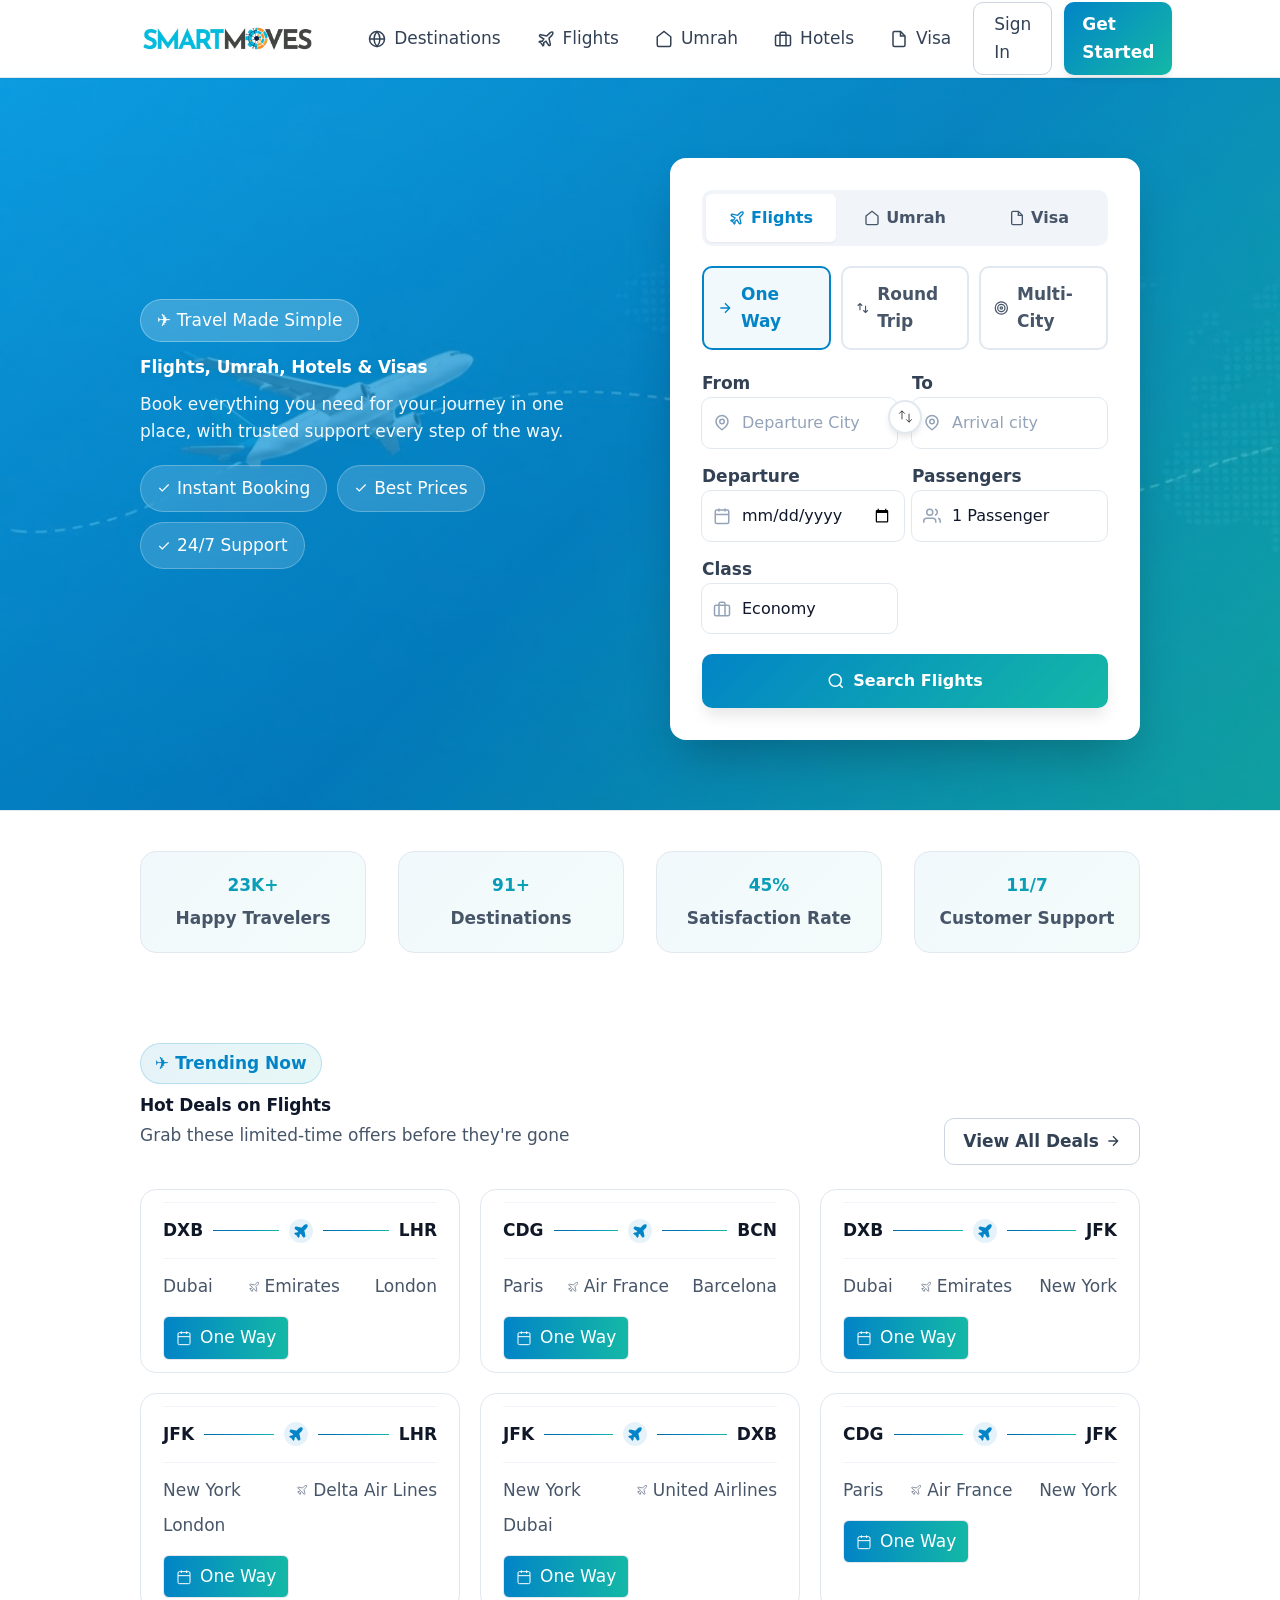
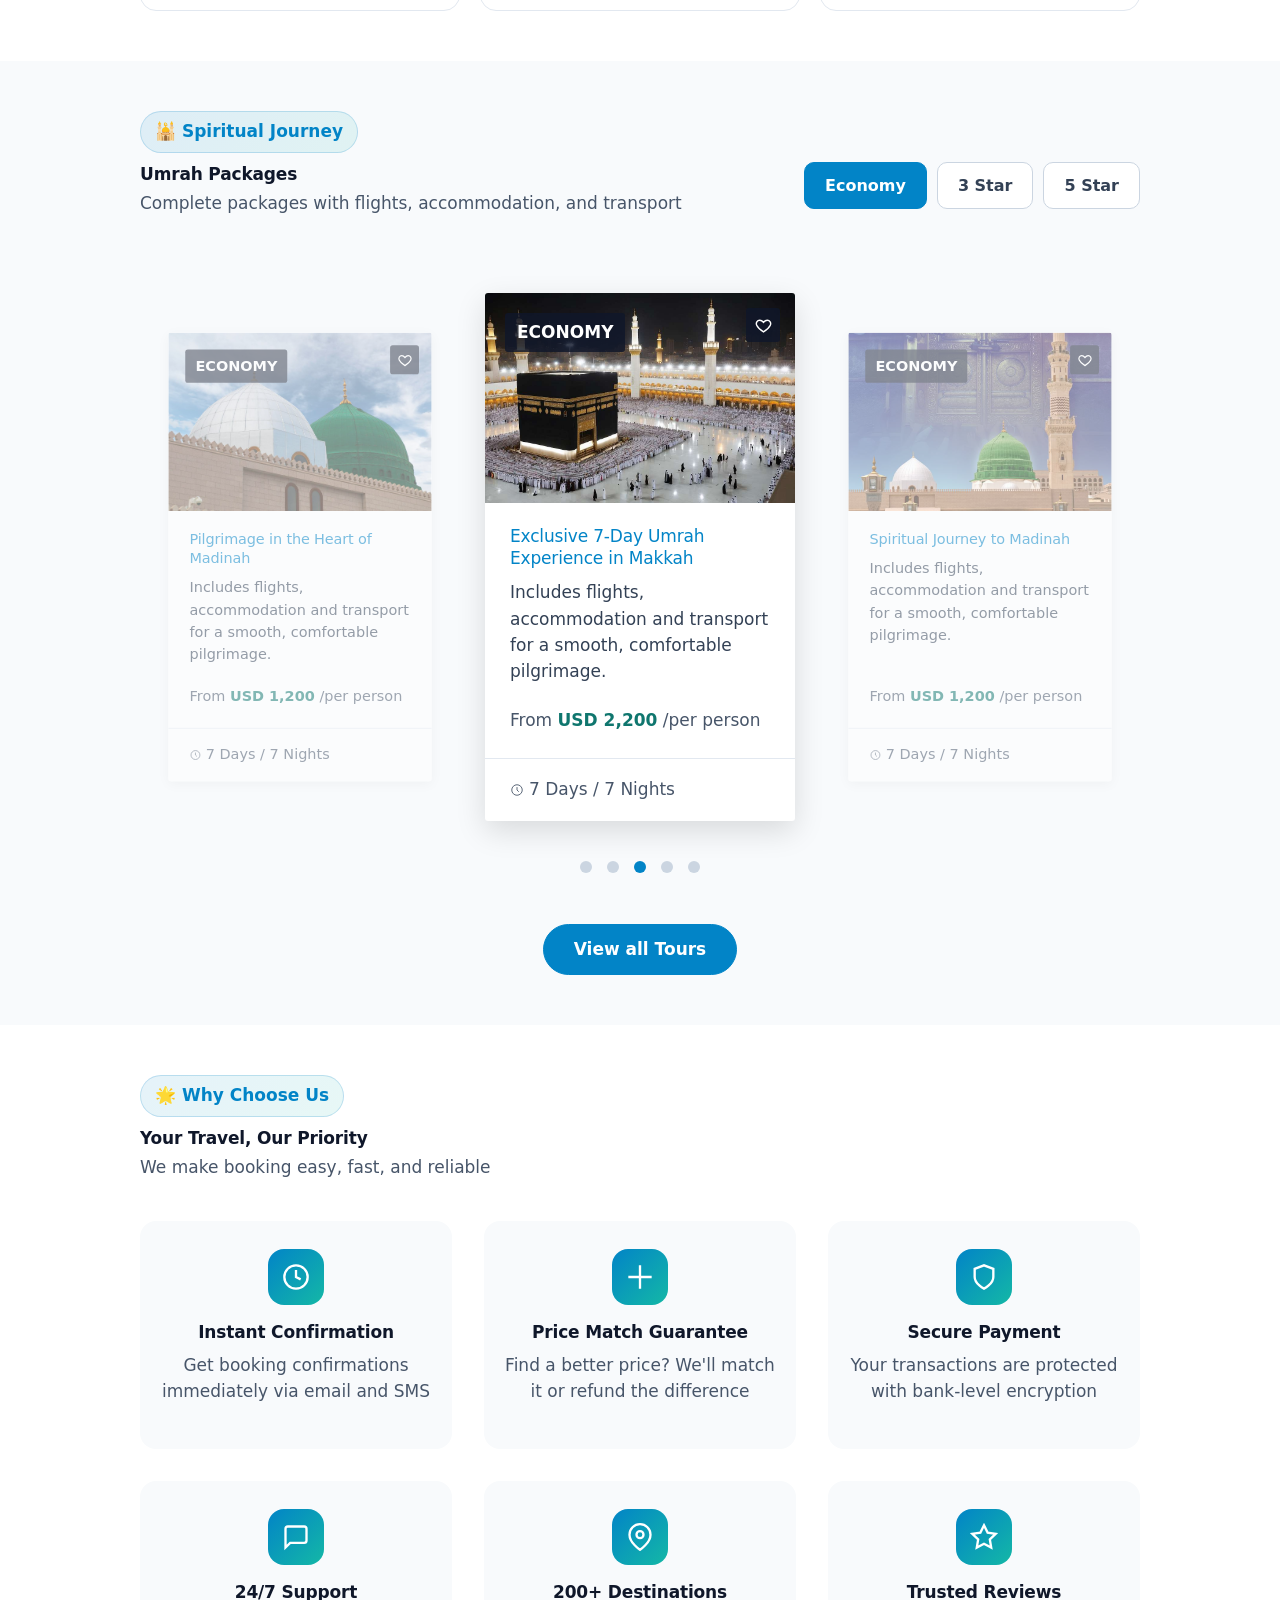
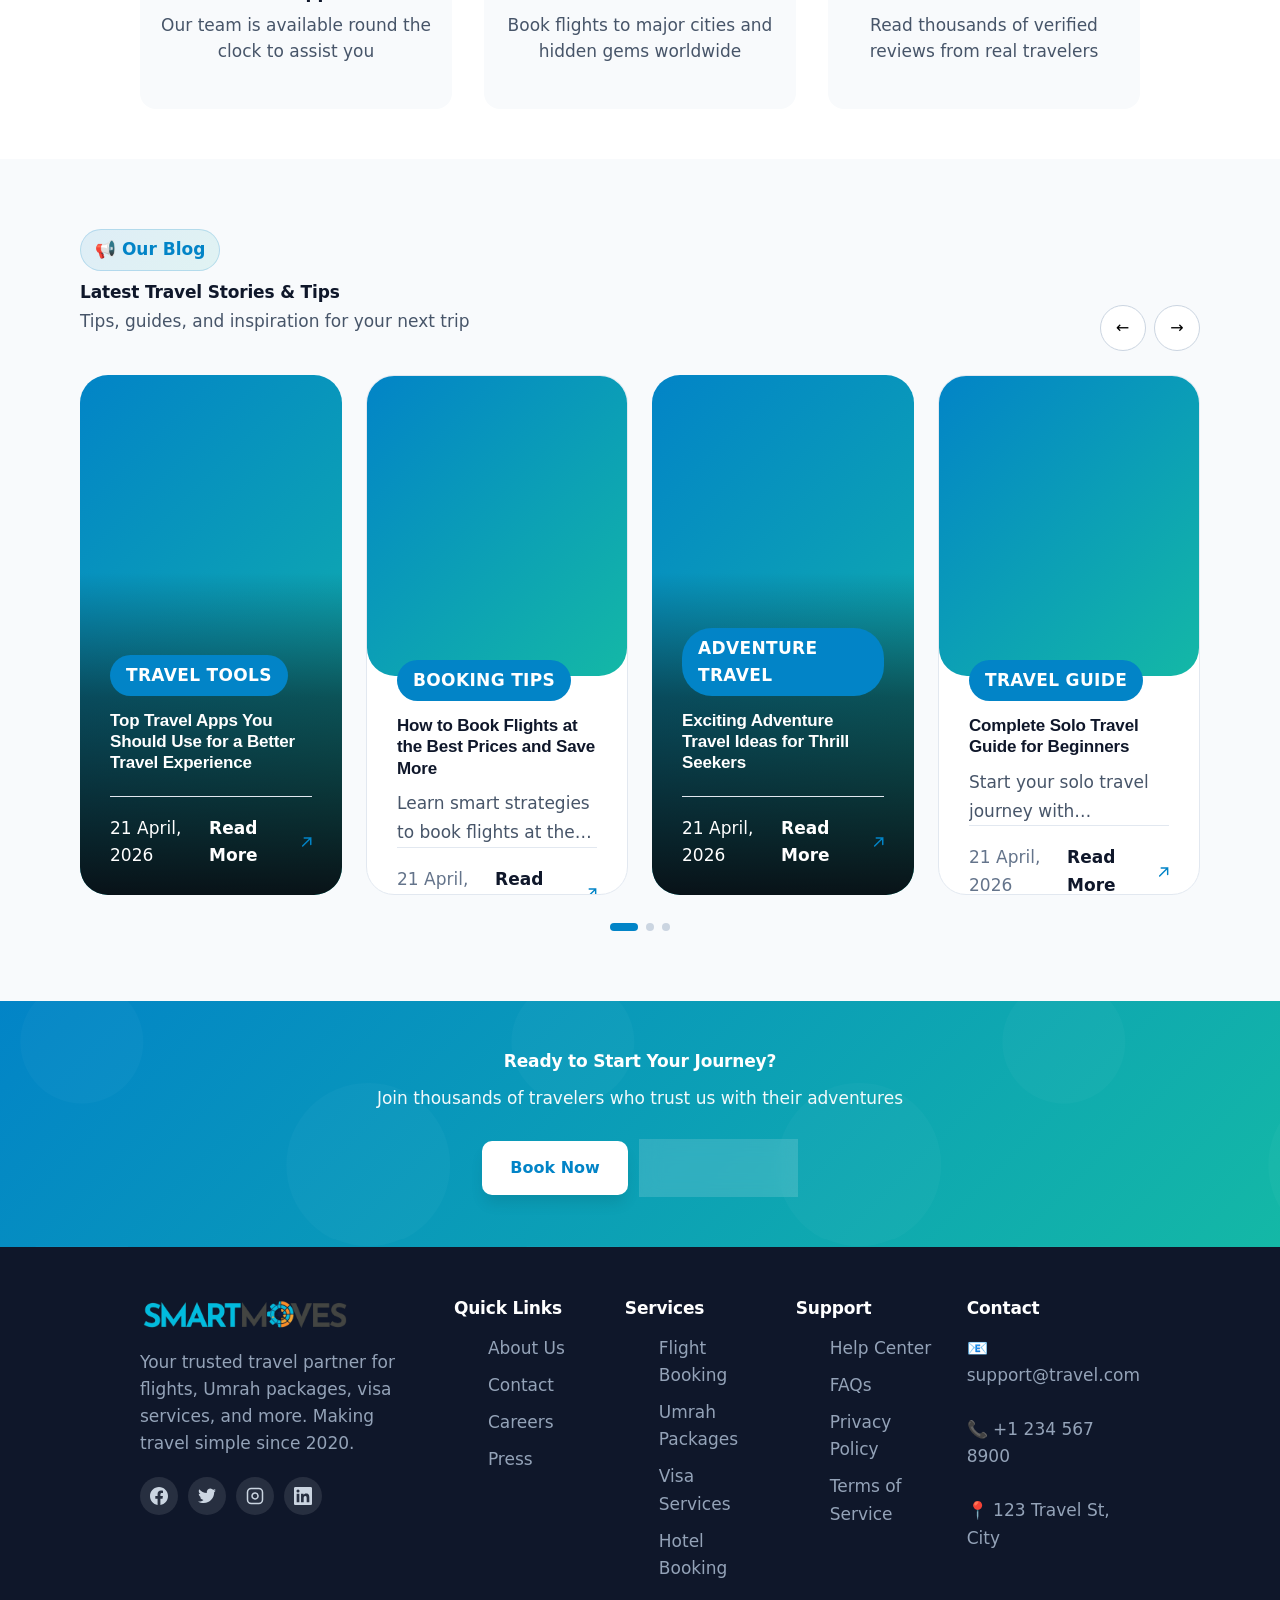
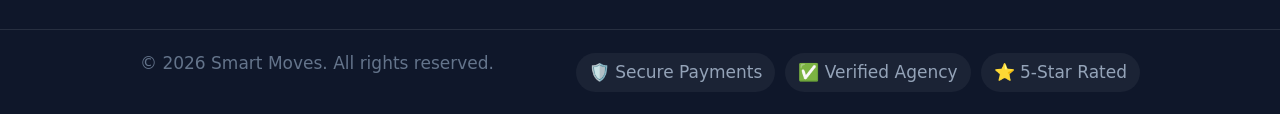
==== index.html @ 3f17c957 "All Template Pages Updated" ====
<!doctype html>
<html lang="en">
  <head>
    <meta charset="UTF-8" />
    <meta name="viewport" content="width=device-width, initial-scale=1.0" />
    <link rel="icon" type="image/png" href="/images/favicon.png" />
    <meta
      name="description"
      content="Book flights, Umrah packages, and visa services - Your complete travel solution"
    />
    <link
      href="https://cdn.jsdelivr.net/npm/bootstrap@5.3.3/dist/css/bootstrap.min.css"
      rel="stylesheet"
    />
    <link rel="stylesheet" href="/css/styles.css" />
    <link rel="stylesheet" href="/css/typography.css" />
    <title>Smart Moves | Your Journey Starts Here</title>
  </head>
  <body>
    <div class="main-page">
      <!-- ========================================== NAVIGATION BAR START ========================================== -->
      <nav class="navbar">
        <div class="navbar-container">
          <div class="navbar-brand">
            <a href="#" class="brand-logo">
              <img
                src="/images/smart_moves_solutions.png"
                alt="Smart Moves Logo"
                style="height: 30px; width: auto"
              />
            </a>
          </div>

          <div class="navbar-menu" id="navbarMenu">
            <a href="#" class="nav-item">
              <svg
                viewBox="0 0 24 24"
                fill="none"
                stroke="currentColor"
                stroke-width="2"
              >
                <circle cx="12" cy="12" r="10" />
                <path
                  d="M2 12h20M12 2a15.3 15.3 0 0 1 4 10 15.3 15.3 0 0 1-4 10 15.3 15.3 0 0 1-4-10 15.3 15.3 0 0 1 4-10z"
                />
              </svg>
              Destinations
            </a>
            <a href="#" class="nav-item">
              <svg
                viewBox="0 0 24 24"
                fill="none"
                stroke="currentColor"
                stroke-width="2"
              >
                <path
                  d="M17.8 19.2 16 11l3.5-3.5C21 6 21.5 4 21 3c-1-.5-3 0-4.5 1.5L13 8 4.8 6.2c-.5-.1-.9.1-1.1.5l-.3.5c-.2.5-.1 1 .3 1.3L9 12l-2 3H4l-1 1 3 2 2 3 1-1v-3l3-2 3.5 5.3c.3.4.8.5 1.3.3l.5-.2c.4-.3.6-.7.5-1.2z"
                />
              </svg>
              Flights
            </a>
            <a href="#" class="nav-item">
              <svg
                viewBox="0 0 24 24"
                fill="none"
                stroke="currentColor"
                stroke-width="2"
              >
                <path d="M3 9l9-7 9 7v11a2 2 0 0 1-2 2H5a2 2 0 0 1-2-2z" />
              </svg>
              Umrah
            </a>
            <a href="#" class="nav-item">
              <svg
                viewBox="0 0 24 24"
                fill="none"
                stroke="currentColor"
                stroke-width="2"
              >
                <rect x="2" y="7" width="20" height="14" rx="2" />
                <path d="M16 21V5a2 2 0 0 0-2-2h-4a2 2 0 0 0-2 2v16" />
              </svg>
              Hotels
            </a>
            <a href="#" class="nav-item">
              <svg
                viewBox="0 0 24 24"
                fill="none"
                stroke="currentColor"
                stroke-width="2"
              >
                <path
                  d="M14 2H6a2 2 0 0 0-2 2v16a2 2 0 0 0 2 2h12a2 2 0 0 0 2-2V8z"
                />
                <polyline points="14 2 14 8 20 8" />
              </svg>
              Visa
            </a>
            <div class="navbar-menu-actions">
              <a href="/login.html" class="nav-btn-outline">Sign In</a>
              <a href="/signup.html" class="nav-btn-primary">Get Started</a>
            </div>
          </div>

          <div class="navbar-actions">
            <button
              class="mobile-toggle"
              type="button"
              onclick="toggleMobileNav()"
              aria-label="Toggle menu"
              aria-controls="navbarMenu"
              aria-expanded="false"
            >
              <span></span>
              <span></span>
              <span></span>
            </button>
          </div>
        </div>
      </nav>
      <!-- ========================================== NAVIGATION BAR END ========================================== -->

      <!-- ========================================== HERO BANNER START========================================== -->
      <section class="hero-banner">
        <div class="hero-shape"></div>
        <div class="hero-grid">
          <div class="hero-content-side">
            <div class="hero-badge">✈️ Travel Made Simple</div>
            <h1 class="hero-title">Flights, Umrah, Hotels &amp; Visas</h1>
            <p class="hero-subtitle">
              Book everything you need for your journey in one place, with
              trusted support every step of the way.
            </p>
            <div class="hero-features">
              <div class="feature-pill">
                <svg
                  viewBox="0 0 24 24"
                  fill="none"
                  stroke="currentColor"
                  stroke-width="2"
                >
                  <polyline points="20 6 9 17 4 12" />
                </svg>
                Instant Booking
              </div>
              <div class="feature-pill">
                <svg
                  viewBox="0 0 24 24"
                  fill="none"
                  stroke="currentColor"
                  stroke-width="2"
                >
                  <polyline points="20 6 9 17 4 12" />
                </svg>
                Best Prices
              </div>
              <div class="feature-pill">
                <svg
                  viewBox="0 0 24 24"
                  fill="none"
                  stroke="currentColor"
                  stroke-width="2"
                >
                  <polyline points="20 6 9 17 4 12" />
                </svg>
                24/7 Support
              </div>
            </div>
          </div>

          <div class="hero-search-side">
            <div class="search-card">
              <div class="search-tabs-horizontal">
                <button
                  class="tab-btn active"
                  data-tab="flights"
                  onclick="switchTab('flights')"
                >
                  <svg
                    viewBox="0 0 24 24"
                    fill="none"
                    stroke="currentColor"
                    stroke-width="2"
                  >
                    <path
                      d="M17.8 19.2 16 11l3.5-3.5C21 6 21.5 4 21 3c-1-.5-3 0-4.5 1.5L13 8 4.8 6.2c-.5-.1-.9.1-1.1.5l-.3.5c-.2.5-.1 1 .3 1.3L9 12l-2 3H4l-1 1 3 2 2 3 1-1v-3l3-2 3.5 5.3c.3.4.8.5 1.3.3l.5-.2c.4-.3.6-.7.5-1.2z"
                    />
                  </svg>
                  Flights
                </button>
                <button
                  class="tab-btn"
                  data-tab="umrah"
                  onclick="switchTab('umrah')"
                >
                  <svg
                    viewBox="0 0 24 24"
                    fill="none"
                    stroke="currentColor"
                    stroke-width="2"
                  >
                    <path d="M3 9l9-7 9 7v11a2 2 0 0 1-2 2H5a2 2 0 0 1-2-2z" />
                  </svg>
                  Umrah
                </button>
                <button
                  class="tab-btn"
                  data-tab="visa"
                  onclick="switchTab('visa')"
                >
                  <svg
                    viewBox="0 0 24 24"
                    fill="none"
                    stroke="currentColor"
                    stroke-width="2"
                  >
                    <path
                      d="M14 2H6a2 2 0 0 0-2 2v16a2 2 0 0 0 2 2h12a2 2 0 0 0 2-2V8z"
                    />
                    <polyline points="14 2 14 8 20 8" />
                  </svg>
                  Visa
                </button>
              </div>

              <div class="search-content">
                <!-- FLIGHTS TAB -->
                <div class="tab-panel active" id="panel-flights">
                  <form
                    id="flightSearchForm"
                    onsubmit="return handleFlightSearch(event);"
                  >
                    <div class="alert" id="searchAlert"></div>

                    <div class="trip-selector">
                      <label class="radio-card">
                        <input
                          type="radio"
                          name="tripType"
                          value="oneway"
                          checked
                          onclick="setTripType('oneway', this)"
                        />
                        <span class="radio-content">
                          <svg
                            viewBox="0 0 24 24"
                            fill="none"
                            stroke="currentColor"
                            stroke-width="2"
                          >
                            <path d="M5 12h14m-7-7 7 7-7 7" />
                          </svg>
                          One Way
                        </span>
                      </label>
                      <label class="radio-card">
                        <input
                          type="radio"
                          name="tripType"
                          value="roundtrip"
                          onclick="setTripType('roundtrip', this)"
                        />
                        <span class="radio-content">
                          <svg
                            viewBox="0 0 24 24"
                            fill="none"
                            stroke="currentColor"
                            stroke-width="2"
                          >
                            <path
                              d="M3 8l4-4m0 0l4 4M7 4v12M21 16l-4 4m0 0l-4-4m4 4V8"
                            />
                          </svg>
                          Round Trip
                        </span>
                      </label>
                      <label class="radio-card">
                        <input
                          type="radio"
                          name="tripType"
                          value="multicity"
                          onclick="setTripType('multicity', this)"
                        />
                        <span class="radio-content">
                          <svg
                            viewBox="0 0 24 24"
                            fill="none"
                            stroke="currentColor"
                            stroke-width="2"
                          >
                            <circle cx="12" cy="12" r="10" />
                            <circle cx="12" cy="12" r="6" />
                            <circle cx="12" cy="12" r="2" />
                          </svg>
                          Multi-City
                        </span>
                      </label>
                    </div>

                    <div class="search-grid">
                      <div class="input-group">
                        <label class="input-label">From</label>

                        <div
                          class="input-wrapper"
                          onclick="openAirportPanel('from')"
                        >
                          <svg
                            class="input-icon"
                            viewBox="0 0 24 24"
                            fill="none"
                            stroke="currentColor"
                            stroke-width="2"
                          >
                            <circle cx="12" cy="10" r="3" />
                            <path
                              d="M12 2a8 8 0 0 0-8 8c0 5.4 8 11 8 11s8-5.6 8-11a8 8 0 0 0-8-8z"
                            />
                          </svg>
                          <input
                            type="text"
                            id="fromInput"
                            placeholder="Departure City"
                            readonly
                          />
                        </div>
                        <div class="dropdown-panel" id="fromPanel">
                          <div class="panel-header">
                            <span>Select Departure</span>
                            <button
                              type="button"
                              class="close-btn"
                              onclick="closeAirportPanel('from')"
                            >
                              ×
                            </button>
                          </div>
                          <input
                            type="text"
                            id="fromQuery"
                            class="search-input"
                            placeholder="Search..."
                            oninput="searchAirport('from')"
                          />
                          <div id="fromResults" class="results-list"></div>
                        </div>
                      </div>

                      <button
                        type="button"
                        class="swap-button"
                        onclick="swapCities()"
                      >
                        <svg
                          viewBox="0 0 24 24"
                          fill="none"
                          stroke="currentColor"
                          stroke-width="1"
                          style="width: 17px; height: 17px"
                        >
                          <path
                            d="M7 16V4m0 0L3 8m4-4l4 4M17 8v12m0 0l4-4m-4 4l-4-4"
                          />
                        </svg>
                      </button>

                      <div class="input-group">
                        <label class="input-label">To</label>
                        <div
                          class="input-wrapper"
                          onclick="openAirportPanel('to')"
                        >
                          <svg
                            class="input-icon"
                            viewBox="0 0 24 24"
                            fill="none"
                            stroke="currentColor"
                            stroke-width="2"
                          >
                            <circle cx="12" cy="10" r="3" />
                            <path
                              d="M12 2a8 8 0 0 0-8 8c0 5.4 8 11 8 11s8-5.6 8-11a8 8 0 0 0-8-8z"
                            />
                          </svg>
                          <input
                            type="text"
                            id="toInput"
                            placeholder="Arrival city"
                            readonly
                          />
                        </div>
                        <div class="dropdown-panel" id="toPanel">
                          <div class="panel-header">
                            <span>Select Arrival</span>
                            <button
                              type="button"
                              class="close-btn"
                              onclick="closeAirportPanel('to')"
                            >
                              ×
                            </button>
                          </div>
                          <input
                            type="text"
                            id="toQuery"
                            class="search-input"
                            placeholder="Search..."
                            oninput="searchAirport('to')"
                          />
                          <div id="toResults" class="results-list"></div>
                        </div>
                      </div>

                      <div class="input-group">
                        <label class="input-label">Departure</label>
                        <div class="input-wrapper">
                          <svg
                            class="input-icon"
                            viewBox="0 0 24 24"
                            fill="none"
                            stroke="currentColor"
                            stroke-width="2"
                          >
                            <rect x="3" y="4" width="18" height="18" rx="2" />
                            <line x1="16" y1="2" x2="16" y2="6" />
                            <line x1="8" y1="2" x2="8" y2="6" />
                            <line x1="3" y1="10" x2="21" y2="10" />
                          </svg>
                          <input type="date" id="depDate" />
                        </div>
                      </div>

                      <div
                        class="input-group"
                        id="returnCol"
                        style="display: none"
                      >
                        <label class="input-label">Return</label>
                        <div class="input-wrapper">
                          <svg
                            class="input-icon"
                            viewBox="0 0 24 24"
                            fill="none"
                            stroke="currentColor"
                            stroke-width="2"
                          >
                            <rect x="3" y="4" width="18" height="18" rx="2" />
                            <line x1="16" y1="2" x2="16" y2="6" />
                            <line x1="8" y1="2" x2="8" y2="6" />
                            <line x1="3" y1="10" x2="21" y2="10" />
                          </svg>
                          <input type="date" id="retDate" />
                        </div>
                      </div>

                      <div class="input-group">
                        <label class="input-label">Passengers</label>
                        <div
                          class="input-wrapper"
                          id="paxTrigger"
                          onclick="togglePassengerPanel()"
                        >
                          <svg
                            class="input-icon"
                            viewBox="0 0 24 24"
                            fill="none"
                            stroke="currentColor"
                            stroke-width="2"
                          >
                            <path
                              d="M17 21v-2a4 4 0 0 0-4-4H5a4 4 0 0 0-4 4v2"
                            />
                            <circle cx="9" cy="7" r="4" />
                            <path
                              d="M23 21v-2a4 4 0 0 0-3-3.87M16 3.13a4 4 0 0 1 0 7.75"
                            />
                          </svg>
                          <input
                            type="text"
                            id="paxInput"
                            value="1 Passenger"
                            readonly
                          />
                        </div>
                        <div class="dropdown-panel" id="paxPanel">
                          <div class="panel-header">
                            <span>Select Passengers</span>
                            <button
                              type="button"
                              class="close-btn"
                              onclick="togglePassengerPanel()"
                            >
                              ×
                            </button>
                          </div>
                          <div class="passenger-controls">
                            <div class="passenger-row">
                              <div>
                                <div class="pax-name">Adults</div>
                                <div class="pax-desc">12+ years</div>
                              </div>
                              <div class="counter">
                                <button
                                  type="button"
                                  onclick="changePax('adults', -1)"
                                >
                                  −
                                </button>
                                <span id="countAdults">1</span>
                                <button
                                  type="button"
                                  onclick="changePax('adults', 1)"
                                >
                                  +
                                </button>
                              </div>
                            </div>
                            <div class="passenger-row">
                              <div>
                                <div class="pax-name">Children</div>
                                <div class="pax-desc">2-11 years</div>
                              </div>
                              <div class="counter">
                                <button
                                  type="button"
                                  onclick="changePax('children', -1)"
                                >
                                  −
                                </button>
                                <span id="countChildren">0</span>
                                <button
                                  type="button"
                                  onclick="changePax('children', 1)"
                                >
                                  +
                                </button>
                              </div>
                            </div>
                            <div class="passenger-row">
                              <div>
                                <div class="pax-name">Infants</div>
                                <div class="pax-desc">Under 2</div>
                              </div>
                              <div class="counter">
                                <button
                                  type="button"
                                  onclick="changePax('infants', -1)"
                                >
                                  −
                                </button>
                                <span id="countInfants">0</span>
                                <button
                                  type="button"
                                  onclick="changePax('infants', 1)"
                                >
                                  +
                                </button>
                              </div>
                            </div>
                          </div>
                        </div>
                      </div>

                      <div class="input-group">
                        <label class="input-label">Class</label>
                        <div
                          class="input-wrapper"
                          id="cabinTrigger"
                          onclick="toggleCabinMenu()"
                        >
                          <svg
                            class="input-icon"
                            viewBox="0 0 24 24"
                            fill="none"
                            stroke="currentColor"
                            stroke-width="2"
                          >
                            <rect x="2" y="7" width="20" height="14" rx="2" />
                            <path
                              d="M16 21V5a2 2 0 0 0-2-2h-4a2 2 0 0 0-2 2v16"
                            />
                          </svg>
                          <input
                            type="text"
                            id="cabinInput"
                            value="Economy"
                            readonly
                          />
                        </div>
                        <div class="dropdown-panel" id="cabinMenu">
                          <div class="panel-header">
                            <span>Select Class</span>
                            <button
                              type="button"
                              class="close-btn"
                              onclick="toggleCabinMenu()"
                            >
                              ×
                            </button>
                          </div>
                          <div
                            class="option-item"
                            onclick="setCabin('Economy')"
                          >
                            Economy
                          </div>
                          <div
                            class="option-item"
                            onclick="setCabin('Business')"
                          >
                            Business
                          </div>
                          <div class="option-item" onclick="setCabin('First')">
                            First Class
                          </div>
                        </div>
                      </div>
                    </div>

                    <div class="multi-city-panel" id="multiCityPanel">
                      <div class="multi-city-heading">
                        <span>Additional Flights</span>
                        <div class="multi-city-heading-actions">
                          <small id="multiCityCount">2 / 6 flights</small>
                          <button
                            type="button"
                            class="add-flight-btn"
                            onclick="addMultiCityLeg()"
                          >
                            + Add flight
                          </button>
                        </div>
                      </div>
                      <div class="multi-city-leg">
                        <div class="multi-city-leg-heading">
                          <strong>FLIGHT 2</strong>
                          <button
                            type="button"
                            class="remove-flight-btn"
                            onclick="removeMultiCityLeg(this)"
                            aria-label="Remove flight 2"
                          >
                            Remove
                          </button>
                        </div>
                        <div class="multi-city-fields">
                          <label class="multi-city-airport">
                            <span>From</span>
                            <div
                              class="input-wrapper"
                              onclick="openAirportPanel('multiCity2From')"
                            >
                              <svg
                                class="input-icon"
                                viewBox="0 0 24 24"
                                fill="none"
                                stroke="currentColor"
                                stroke-width="2"
                              >
                                <circle cx="12" cy="10" r="3" />
                                <path
                                  d="M12 2a8 8 0 0 0-8 8c0 5.4 8 11 8 11s8-5.6 8-11a8 8 0 0 0-8-8z"
                                />
                              </svg>
                              <input
                                id="multiCity2FromInput"
                                type="text"
                                placeholder="Departure city or airport"
                                readonly
                              />
                            </div>
                            <div
                              class="dropdown-panel"
                              id="multiCity2FromPanel"
                            >
                              <div class="panel-header">
                                <span>Select From</span>
                                <button
                                  type="button"
                                  class="close-btn"
                                  aria-label="Close airport list"
                                  onclick="closeAirportPanel('multiCity2From')"
                                >
                                  ×
                                </button>
                              </div>
                              <input
                                id="multiCity2FromQuery"
                                class="search-input"
                                type="text"
                                placeholder="Search airports..."
                                oninput="searchAirport('multiCity2From')"
                              />
                              <div
                                id="multiCity2FromResults"
                                class="results-list"
                              ></div>
                            </div>
                          </label>
                          <label class="multi-city-airport">
                            <span>To</span>
                            <div
                              class="input-wrapper"
                              onclick="openAirportPanel('multiCity2To')"
                            >
                              <svg
                                class="input-icon"
                                viewBox="0 0 24 24"
                                fill="none"
                                stroke="currentColor"
                                stroke-width="2"
                              >
                                <circle cx="12" cy="10" r="3" />
                                <path
                                  d="M12 2a8 8 0 0 0-8 8c0 5.4 8 11 8 11s8-5.6 8-11a8 8 0 0 0-8-8z"
                                />
                              </svg>
                              <input
                                id="multiCity2ToInput"
                                type="text"
                                placeholder="Arrival city or airport"
                                readonly
                              />
                            </div>
                            <div class="dropdown-panel" id="multiCity2ToPanel">
                              <div class="panel-header">
                                <span>Select To</span>
                                <button
                                  type="button"
                                  class="close-btn"
                                  aria-label="Close airport list"
                                  onclick="closeAirportPanel('multiCity2To')"
                                >
                                  ×
                                </button>
                              </div>
                              <input
                                id="multiCity2ToQuery"
                                class="search-input"
                                type="text"
                                placeholder="Search airports..."
                                oninput="searchAirport('multiCity2To')"
                              />
                              <div
                                id="multiCity2ToResults"
                                class="results-list"
                              ></div>
                            </div>
                          </label>
                          <label><span>Date</span><input type="date" /></label>
                        </div>
                      </div>
                      <div id="additionalFlightLegs"></div>
                    </div>

                    <button type="submit" class="search-button">
                      <svg
                        viewBox="0 0 24 24"
                        fill="none"
                        stroke="currentColor"
                        stroke-width="2"
                      >
                        <circle cx="11" cy="11" r="8" />
                        <path d="m21 21-4.35-4.35" />
                      </svg>
                      Search Flights
                    </button>

                    <div class="search-result" id="searchResult">
                      <h4 id="resultTitle">Search Result</h4>
                      <div class="summary" id="resultSummary"></div>
                      <p id="resultText"></p>
                    </div>
                  </form>
                </div>

                <!-- UMRAH TAB -->
                <div class="tab-panel" id="panel-umrah">
                  <form onsubmit="return handleModeSearch(event, 'Umrah');">
                    <div class="search-grid">
                      <div class="input-group">
                        <label class="input-label">Destination</label>
                        <div class="input-wrapper">
                          <svg
                            class="input-icon"
                            viewBox="0 0 24 24"
                            fill="none"
                            stroke="currentColor"
                            stroke-width="2"
                          >
                            <circle cx="12" cy="10" r="3" />
                            <path
                              d="M12 2a8 8 0 0 0-8 8c0 5.4 8 11 8 11s8-5.6 8-11a8 8 0 0 0-8-8z"
                            />
                          </svg>
                          <input
                            type="text"
                            value="Jeddah, Saudi Arabia"
                            readonly
                          />
                        </div>
                      </div>

                      <div class="input-group">
                        <label class="input-label">Start Date</label>
                        <div class="input-wrapper">
                          <svg
                            class="input-icon"
                            viewBox="0 0 24 24"
                            fill="none"
                            stroke="currentColor"
                            stroke-width="2"
                          >
                            <rect x="3" y="4" width="18" height="18" rx="2" />
                            <line x1="16" y1="2" x2="16" y2="6" />
                            <line x1="8" y1="2" x2="8" y2="6" />
                            <line x1="3" y1="10" x2="21" y2="10" />
                          </svg>
                          <input type="date" id="umrahStartDate" />
                        </div>
                      </div>

                      <div class="input-group">
                        <label class="input-label">End Date</label>
                        <div class="input-wrapper">
                          <svg
                            class="input-icon"
                            viewBox="0 0 24 24"
                            fill="none"
                            stroke="currentColor"
                            stroke-width="2"
                          >
                            <rect x="3" y="4" width="18" height="18" rx="2" />
                            <line x1="16" y1="2" x2="16" y2="6" />
                            <line x1="8" y1="2" x2="8" y2="6" />
                            <line x1="3" y1="10" x2="21" y2="10" />
                          </svg>
                          <input type="date" id="umrahDurationDate" />
                        </div>
                      </div>

                      <div class="input-group">
                        <label class="input-label">Package Type</label>
                        <div
                          class="input-wrapper"
                          onclick="toggleUmrahTypeMenu(event)"
                        >
                          <svg
                            class="input-icon"
                            viewBox="0 0 24 24"
                            fill="none"
                            stroke="currentColor"
                            stroke-width="2"
                          >
                            <polygon
                              points="12 2 15.09 8.26 22 9.27 17 14.14 18.18 21.02 12 17.77 5.82 21.02 7 14.14 2 9.27 8.91 8.26 12 2"
                            />
                          </svg>
                          <input
                            type="text"
                            id="umrahTypeInput"
                            value="Economy"
                            readonly
                          />
                        </div>
                        <div class="dropdown-panel" id="umrahTypeMenu">
                          <div class="panel-header">
                            <span>Package Type</span>
                            <button
                              type="button"
                              class="close-btn"
                              onclick="toggleUmrahTypeMenu()"
                            >
                              ×
                            </button>
                          </div>
                          <div
                            class="option-item"
                            onclick="setUmrahType('Economy', this)"
                          >
                            Economy
                          </div>
                          <div
                            class="option-item"
                            onclick="setUmrahType('3 Star', this)"
                          >
                            3 Star
                          </div>
                          <div
                            class="option-item"
                            onclick="setUmrahType('5 Star', this)"
                          >
                            5 Star
                          </div>
                        </div>
                      </div>

                      <div class="input-group">
                        <label class="input-label">Services</label>
                        <div
                          class="input-wrapper"
                          onclick="toggleUmrahServicesMenu(event)"
                        >
                          <svg
                            class="input-icon"
                            viewBox="0 0 24 24"
                            fill="none"
                            stroke="currentColor"
                            stroke-width="2"
                          >
                            <polyline points="20 6 9 17 4 12" />
                          </svg>
                          <input
                            type="text"
                            id="umrahServicesInput"
                            value="Flights, Hotel, Transport"
                            readonly
                          />
                        </div>
                        <div
                          class="dropdown-panel services-panel"
                          id="umrahServicesMenu"
                          onclick="event.stopPropagation()"
                        >
                          <div class="panel-header">
                            <span>Select Services</span>
                            <button
                              type="button"
                              class="close-btn"
                              onclick="toggleUmrahServicesMenu()"
                            >
                              ×
                            </button>
                          </div>
                          <label class="checkbox-item">
                            <input
                              type="checkbox"
                              name="umrahService"
                              value="Flights"
                              checked
                              onchange="updateUmrahServices()"
                            />
                            <span>Flights</span>
                          </label>
                          <label class="checkbox-item">
                            <input
                              type="checkbox"
                              name="umrahService"
                              value="Hotel"
                              checked
                              onchange="updateUmrahServices()"
                            />
                            <span>Hotel</span>
                          </label>
                          <label class="checkbox-item">
                            <input
                              type="checkbox"
                              name="umrahService"
                              value="Transport"
                              checked
                              onchange="updateUmrahServices()"
                            />
                            <span>Transport</span>
                          </label>
                        </div>
                      </div>
                    </div>

                    <button type="submit" class="search-button">
                      <svg
                        viewBox="0 0 24 24"
                        fill="none"
                        stroke="currentColor"
                        stroke-width="2"
                      >
                        <circle cx="11" cy="11" r="8" />
                        <path d="m21 21-4.35-4.35" />
                      </svg>
                      Search Packages
                    </button>
                  </form>
                </div>

                <!-- VISA TAB -->
                <div class="tab-panel" id="panel-visa">
                  <form onsubmit="return handleModeSearch(event, 'Visa');">
                    <div class="search-grid">
                      <div class="input-group">
                        <label class="input-label">From</label>
                        <div
                          class="input-wrapper"
                          onclick="toggleVisaDropdown('visaFrom', event)"
                        >
                          <svg
                            class="input-icon"
                            viewBox="0 0 24 24"
                            fill="none"
                            stroke="currentColor"
                            stroke-width="2"
                          >
                            <rect x="3" y="3" width="18" height="18" rx="2" />
                          </svg>
                          <input
                            type="text"
                            id="visaFromInput"
                            value="Pakistan"
                            readonly
                          />
                        </div>
                        <div class="dropdown-panel" id="visaFromMenu">
                          <div class="panel-header">
                            <span>From Country</span>
                            <button
                              type="button"
                              class="close-btn"
                              onclick="toggleVisaDropdown('visaFrom')"
                            >
                              ×
                            </button>
                          </div>
                          <div
                            class="option-item"
                            onclick="setVisaVal('visaFrom', 'Pakistan', this)"
                          >
                            Pakistan
                          </div>
                          <div
                            class="option-item"
                            onclick="
                              setVisaVal(
                                'visaFrom',
                                'United Arab Emirates',
                                this,
                              )
                            "
                          >
                            UAE
                          </div>
                          <div
                            class="option-item"
                            onclick="
                              setVisaVal('visaFrom', 'United Kingdom', this)
                            "
                          >
                            UK
                          </div>
                          <div
                            class="option-item"
                            onclick="
                              setVisaVal('visaFrom', 'United States', this)
                            "
                          >
                            USA
                          </div>
                        </div>
                      </div>

                      <div class="input-group">
                        <label class="input-label">To</label>
                        <div
                          class="input-wrapper"
                          onclick="toggleVisaDropdown('visaTo', event)"
                        >
                          <svg
                            class="input-icon"
                            viewBox="0 0 24 24"
                            fill="none"
                            stroke="currentColor"
                            stroke-width="2"
                          >
                            <circle cx="12" cy="12" r="10" />
                          </svg>
                          <input
                            type="text"
                            id="visaToInput"
                            value="Saudi Arabia"
                            readonly
                          />
                        </div>
                        <div class="dropdown-panel" id="visaToMenu">
                          <div class="panel-header">
                            <span>To Country</span>
                            <button
                              type="button"
                              class="close-btn"
                              onclick="toggleVisaDropdown('visaTo')"
                            >
                              ×
                            </button>
                          </div>
                          <div
                            class="option-item"
                            onclick="setVisaVal('visaTo', 'Saudi Arabia', this)"
                          >
                            Saudi Arabia
                          </div>
                          <div
                            class="option-item"
                            onclick="
                              setVisaVal('visaTo', 'United Kingdom', this)
                            "
                          >
                            UK
                          </div>
                          <div
                            class="option-item"
                            onclick="
                              setVisaVal('visaTo', 'United Arab Emirates', this)
                            "
                          >
                            UAE
                          </div>
                        </div>
                      </div>

                      <div class="input-group">
                        <label class="input-label">Travel Date</label>
                        <div class="input-wrapper">
                          <svg
                            class="input-icon"
                            viewBox="0 0 24 24"
                            fill="none"
                            stroke="currentColor"
                            stroke-width="2"
                          >
                            <rect x="3" y="4" width="18" height="18" rx="2" />
                            <line x1="16" y1="2" x2="16" y2="6" />
                            <line x1="8" y1="2" x2="8" y2="6" />
                            <line x1="3" y1="10" x2="21" y2="10" />
                          </svg>
                          <input type="date" id="visaDate" />
                        </div>
                      </div>

                      <div class="input-group">
                        <label class="input-label">Visa Type</label>
                        <div
                          class="input-wrapper"
                          onclick="toggleVisaDropdown('visaType', event)"
                        >
                          <svg
                            class="input-icon"
                            viewBox="0 0 24 24"
                            fill="none"
                            stroke="currentColor"
                            stroke-width="2"
                          >
                            <path
                              d="M14 2H6a2 2 0 0 0-2 2v16a2 2 0 0 0 2 2h12a2 2 0 0 0 2-2V8z"
                            />
                          </svg>
                          <input
                            type="text"
                            id="visaTypeInput"
                            value="Tourist Visa"
                            readonly
                          />
                        </div>
                        <div class="dropdown-panel" id="visaTypeMenu">
                          <div class="panel-header">
                            <span>Visa Type</span>
                            <button
                              type="button"
                              class="close-btn"
                              onclick="toggleVisaDropdown('visaType')"
                            >
                              ×
                            </button>
                          </div>
                          <div
                            class="option-item"
                            onclick="
                              setVisaVal('visaType', 'Tourist Visa', this)
                            "
                          >
                            Tourist
                          </div>
                          <div
                            class="option-item"
                            onclick="
                              setVisaVal('visaType', 'Business Visa', this)
                            "
                          >
                            Business
                          </div>
                        </div>
                      </div>

                      <div class="input-group">
                        <label class="input-label">Processing</label>
                        <div
                          class="input-wrapper"
                          onclick="toggleVisaDropdown('visaSpeed', event)"
                        >
                          <svg
                            class="input-icon"
                            viewBox="0 0 24 24"
                            fill="none"
                            stroke="currentColor"
                            stroke-width="2"
                          >
                            <circle cx="12" cy="12" r="10" />
                            <polyline points="12 6 12 12 16 14" />
                          </svg>
                          <input
                            type="text"
                            id="visaSpeedInput"
                            value="Standard"
                            readonly
                          />
                        </div>
                        <div class="dropdown-panel" id="visaSpeedMenu">
                          <div class="panel-header">
                            <span>Speed</span>
                            <button
                              type="button"
                              class="close-btn"
                              onclick="toggleVisaDropdown('visaSpeed')"
                            >
                              ×
                            </button>
                          </div>
                          <div
                            class="option-item"
                            onclick="setVisaVal('visaSpeed', 'Standard', this)"
                          >
                            Standard
                          </div>
                          <div
                            class="option-item"
                            onclick="setVisaVal('visaSpeed', 'Express', this)"
                          >
                            Express
                          </div>
                        </div>
                      </div>

                      <div class="input-group">
                        <label class="input-label">Travelers</label>
                        <div
                          class="input-wrapper"
                          onclick="toggleVisaDropdown('visaPax', event)"
                        >
                          <svg
                            class="input-icon"
                            viewBox="0 0 24 24"
                            fill="none"
                            stroke="currentColor"
                            stroke-width="2"
                          >
                            <path
                              d="M17 21v-2a4 4 0 0 0-4-4H5a4 4 0 0 0-4 4v2"
                            />
                            <circle cx="9" cy="7" r="4" />
                          </svg>
                          <input
                            type="text"
                            id="visaPaxInput"
                            value="1 Traveler"
                            readonly
                          />
                        </div>
                        <div
                          class="dropdown-panel"
                          id="visaPaxMenu"
                          onclick="event.stopPropagation()"
                        >
                          <div class="panel-header">
                            <span>Travelers</span>
                            <button
                              type="button"
                              class="close-btn"
                              onclick="toggleVisaDropdown('visaPax')"
                            >
                              ×
                            </button>
                          </div>
                          <div class="passenger-row">
                            <div>
                              <div class="pax-name">Applicants</div>
                            </div>
                            <div class="counter">
                              <button
                                type="button"
                                onclick="changeVisaTravelers(-1)"
                              >
                                −
                              </button>
                              <span id="countVisaTravelers">1</span>
                              <button
                                type="button"
                                onclick="changeVisaTravelers(1)"
                              >
                                +
                              </button>
                            </div>
                          </div>
                        </div>
                      </div>
                    </div>

                    <button type="submit" class="search-button">
                      <svg
                        viewBox="0 0 24 24"
                        fill="none"
                        stroke="currentColor"
                        stroke-width="2"
                      >
                        <circle cx="11" cy="11" r="8" />
                        <path d="m21 21-4.35-4.35" />
                      </svg>
                      Search Visas
                    </button>
                  </form>
                </div>
              </div>
            </div>
          </div>
        </div>
      </section>
      <!-- ========================================== HERO BANNER END========================================== -->

      <!-- ========================================== STATS SECTION START ========================================== -->
      <section class="stats-section">
        <div class="stats-container">
          <div class="stat-card">
            <div class="stat-number">50K+</div>
            <div class="stat-label">Happy Travelers</div>
          </div>
          <div class="stat-card">
            <div class="stat-number">200+</div>
            <div class="stat-label">Destinations</div>
          </div>
          <div class="stat-card">
            <div class="stat-number">98%</div>
            <div class="stat-label">Satisfaction Rate</div>
          </div>
          <div class="stat-card">
            <div class="stat-number">24/7</div>
            <div class="stat-label">Customer Support</div>
          </div>
        </div>
      </section>
      <!-- ========================================== STATS SECTION END ========================================== -->

      <!-- ========================================== DEALS SECTION START ========================================== -->
      <section class="deals-section">
        <div class="container-custom">
          <div class="section-head">
            <div>
              <div class="section-badge">✈️ Trending Now</div>
              <h2 class="section-title">Hot Deals on Flights</h2>
              <p class="section-desc">
                Grab these limited-time offers before they're gone
              </p>
            </div>
            <a href="#" class="link-arrow">
              View All Deals
              <svg
                viewBox="0 0 24 24"
                fill="none"
                stroke="currentColor"
                stroke-width="2"
              >
                <path d="M5 12h14m-7-7 7 7-7 7" />
              </svg>
            </a>
          </div>
          <div class="deals-grid" id="flightGrid"></div>
        </div>
      </section>
      <!-- ========================================== DEALS SECTION END ========================================== -->

      <!-- ========================================== UMRAH SECTION START ========================================== -->
      <section class="umrah-section">
        <div class="container-custom">
          <div class="section-head">
            <div>
              <div class="section-badge">🕌 Spiritual Journey</div>
              <h2 class="section-title">Umrah Packages</h2>
              <p class="section-desc">
                Complete packages with flights, accommodation, and transport
              </p>
            </div>
            <div class="filter-tabs" id="umrahFilters">
              <button class="filter-tab active" data-filter="economy">
                Economy
              </button>
              <button class="filter-tab" data-filter="3star">3 Star</button>
              <button class="filter-tab" data-filter="5star">5 Star</button>
            </div>
          </div>

          <div class="um-viewport" id="umViewport">
            <div class="um-track" id="packageGrid"></div>
          </div>
          <div class="um-dots" id="umDots"></div>

          <div class="text-center mt-5">
            <a href="#" class="btn um-view-all rounded-pill">View all Tours</a>
          </div>
        </div>
      </section>
      <!-- ========================================== UMRAH SECTION END ========================================== -->

      <!-- ========================================== WHY CHOOSE US START ========================================== -->
      <section class="why-section">
        <div class="container-custom">
          <div class="section-head centered">
            <div class="section-badge">🌟 Why Choose Us</div>
            <h2 class="section-title">Your Travel, Our Priority</h2>
            <p class="section-desc">We make booking easy, fast, and reliable</p>
          </div>
          <div class="why-grid">
            <div class="why-card">
              <div class="why-icon">
                <svg
                  viewBox="0 0 24 24"
                  fill="none"
                  stroke="currentColor"
                  stroke-width="2"
                >
                  <circle cx="12" cy="12" r="10" />
                  <path d="M12 6v6l4 2" />
                </svg>
              </div>
              <h3>Instant Confirmation</h3>
              <p>Get booking confirmations immediately via email and SMS</p>
            </div>
            <div class="why-card">
              <div class="why-icon">
                <svg
                  viewBox="0 0 24 24"
                  fill="none"
                  stroke="currentColor"
                  stroke-width="2"
                >
                  <path d="M12 2v20M2 12h20" />
                </svg>
              </div>
              <h3>Price Match Guarantee</h3>
              <p>
                Find a better price? We'll match it or refund the difference
              </p>
            </div>
            <div class="why-card">
              <div class="why-icon">
                <svg
                  viewBox="0 0 24 24"
                  fill="none"
                  stroke="currentColor"
                  stroke-width="2"
                >
                  <path d="M12 22s8-4 8-10V5l-8-3-8 3v7c0 6 8 10 8 10z" />
                </svg>
              </div>
              <h3>Secure Payment</h3>
              <p>Your transactions are protected with bank-level encryption</p>
            </div>
            <div class="why-card">
              <div class="why-icon">
                <svg
                  viewBox="0 0 24 24"
                  fill="none"
                  stroke="currentColor"
                  stroke-width="2"
                >
                  <path
                    d="M21 15a2 2 0 0 1-2 2H7l-4 4V5a2 2 0 0 1 2-2h14a2 2 0 0 1 2 2z"
                  />
                </svg>
              </div>
              <h3>24/7 Support</h3>
              <p>Our team is available round the clock to assist you</p>
            </div>
            <div class="why-card">
              <div class="why-icon">
                <svg
                  viewBox="0 0 24 24"
                  fill="none"
                  stroke="currentColor"
                  stroke-width="2"
                >
                  <path d="M21 10c0 7-9 13-9 13s-9-6-9-13a9 9 0 0 1 18 0z" />
                  <circle cx="12" cy="10" r="3" />
                </svg>
              </div>
              <h3>200+ Destinations</h3>
              <p>Book flights to major cities and hidden gems worldwide</p>
            </div>
            <div class="why-card">
              <div class="why-icon">
                <svg
                  viewBox="0 0 24 24"
                  fill="none"
                  stroke="currentColor"
                  stroke-width="2"
                >
                  <polygon
                    points="12 2 15.09 8.26 22 9.27 17 14.14 18.18 21.02 12 17.77 5.82 21.02 7 14.14 2 9.27 8.91 8.26 12 2"
                  />
                </svg>
              </div>
              <h3>Trusted Reviews</h3>
              <p>Read thousands of verified reviews from real travelers</p>
            </div>
          </div>
        </div>
      </section>
      <!-- ========================================== WHY CHOOSE US END ========================================== -->

      <!-- ========================================== BLOG SECTION Start ========================================== -->
      <section class="blog-section" id="blog">
        <div class="container-fluid p-0">
          <div class="section-head blog-head">
            <div>
              <div class="section-badge">📢 Our Blog</div>
              <h2 class="section-title">Latest Travel Stories &amp; Tips</h2>
              <p class="section-desc">
                Tips, guides, and inspiration for your next trip
              </p>
            </div>
            <div class="blog-nav d-flex gap-2">
              <button class="blog-arrow" id="blogPrev" aria-label="Previous">
                &#8592;
              </button>
              <button class="blog-arrow" id="blogNext" aria-label="Next">
                &#8594;
              </button>
            </div>
          </div>

          <div class="blog-viewport" id="blogViewport">
            <div class="blog-track" id="blogTrack"></div>
          </div>
          <div class="blog-dots" id="blogDots"></div>
        </div>
      </section>
      <!-- ========================================== BLOG SECTION END ========================================== -->

      <!-- ========================================== CTA SECTION START ========================================== -->
      <section class="cta-section">
        <div class="cta-content">
          <h2>Ready to Start Your Journey?</h2>
          <p>Join thousands of travelers who trust us with their adventures</p>
          <div class="cta-buttons">
            <button class="cta-btn primary">Book Now</button>
            <button class="cta-btn secondary">Contact Us</button>
          </div>
        </div>
      </section>
      <!-- ========================================== CTA SECTION END ========================================== -->

      <!-- ========================================== FOOTER START ========================================== -->
      <footer class="footer">
        <div class="footer-top">
          <div class="footer-grid">
            <div class="footer-col-large">
              <img
                src="images/smart_moves_solutions.png"
                alt="Logo"
                class="footer-logo"
              />
              <p class="footer-about">
                Your trusted travel partner for flights, Umrah packages, visa
                services, and more. Making travel simple since 2020.
              </p>
              <div class="social-links">
                <a href="#" aria-label="Facebook">
                  <svg viewBox="0 0 24 24" fill="currentColor">
                    <path
                      d="M24 12.07C24 5.4 18.63 0 12 0S0 5.4 0 12.07C0 18.1 4.39 23.1 10.12 24v-8.44H7.08v-3.49h3.04V9.41c0-3.02 1.79-4.7 4.53-4.7 1.31 0 2.68.24 2.68.24v2.97h-1.51c-1.49 0-1.95.93-1.95 1.89v2.26h3.33l-.53 3.49h-2.8V24C19.61 23.1 24 18.1 24 12.07z"
                    />
                  </svg>
                </a>
                <a href="#" aria-label="Twitter">
                  <svg viewBox="0 0 24 24" fill="currentColor">
                    <path
                      d="M23.95 4.57a10 10 0 0 1-2.83.78 4.94 4.94 0 0 0 2.17-2.73c-.95.56-2 .96-3.13 1.18A4.92 4.92 0 0 0 16.62 2c-2.72 0-4.92 2.2-4.92 4.92 0 .39.04.76.13 1.12-4.09-.2-7.72-2.16-10.15-5.14-.42.73-.67 1.58-.67 2.48 0 1.71.87 3.21 2.19 4.09-.81-.03-1.57-.25-2.23-.62v.06c0 2.39 1.7 4.38 3.95 4.83-.41.11-.85.17-1.29.17-.32 0-.63-.03-.93-.08.63 1.95 2.44 3.37 4.6 3.41-1.68 1.32-3.8 2.11-6.1 2.11-.4 0-.79-.02-1.17-.07 2.18 1.4 4.77 2.21 7.55 2.21 9.05 0 14-7.5 14-14 0-.21 0-.42-.02-.63.96-.69 1.8-1.56 2.46-2.55z"
                    />
                  </svg>
                </a>
                <a href="#" aria-label="Instagram">
                  <svg
                    viewBox="0 0 24 24"
                    fill="none"
                    stroke="currentColor"
                    stroke-width="2"
                  >
                    <rect x="2" y="2" width="20" height="20" rx="5" />
                    <path d="M16 11.37A4 4 0 1 1 12.63 8 4 4 0 0 1 16 11.37z" />
                    <line x1="17.5" y1="6.5" x2="17.51" y2="6.5" />
                  </svg>
                </a>
                <a href="#" aria-label="LinkedIn">
                  <svg viewBox="0 0 24 24" fill="currentColor">
                    <path
                      d="M20.45 20.45h-3.55v-5.57c0-1.33-.02-3.04-1.85-3.04-1.85 0-2.13 1.45-2.13 2.94v5.67H9.36V9h3.41v1.56h.05c.47-.9 1.63-1.85 3.36-1.85 3.6 0 4.26 2.37 4.26 5.45v6.29zM5.34 7.43a2.06 2.06 0 1 1 0-4.12 2.06 2.06 0 0 1 0 4.12zM7.12 20.45H3.56V9h3.56v11.45zM22.22 0H1.77C.79 0 0 .77 0 1.72v20.56C0 23.23.79 24 1.77 24h20.45c.98 0 1.78-.77 1.78-1.72V1.72C24 .77 23.2 0 22.22 0z"
                    />
                  </svg>
                </a>
              </div>
            </div>

            <div class="footer-col">
              <h4>Quick Links</h4>
              <ul>
                <li><a href="#">About Us</a></li>
                <li><a href="#">Contact</a></li>
                <li><a href="#">Careers</a></li>
                <li><a href="#">Press</a></li>
              </ul>
            </div>

            <div class="footer-col">
              <h4>Services</h4>
              <ul>
                <li><a href="#">Flight Booking</a></li>
                <li><a href="#">Umrah Packages</a></li>
                <li><a href="#">Visa Services</a></li>
                <li><a href="#">Hotel Booking</a></li>
              </ul>
            </div>

            <div class="footer-col">
              <h4>Support</h4>
              <ul>
                <li><a href="#">Help Center</a></li>
                <li><a href="#">FAQs</a></li>
                <li><a href="#">Privacy Policy</a></li>
                <li><a href="#">Terms of Service</a></li>
              </ul>
            </div>

            <div class="footer-col">
              <h4>Contact</h4>
              <div class="contact-info">
                <p>📧 support@travel.com</p>
                <p>📞 +1 234 567 8900</p>
                <p>📍 123 Travel St, City</p>
              </div>
            </div>
          </div>
        </div>

        <div class="footer-bottom">
          <p>&copy; 2026 Smart Moves. All rights reserved.</p>
          <div class="footer-badges">
            <span class="badge-item">🛡️ Secure Payments</span>
            <span class="badge-item">✅ Verified Agency</span>
            <span class="badge-item">⭐ 5-Star Rated</span>
          </div>
        </div>
      </footer>
      <!-- ========================================== FOOTER END ========================================== -->
      <button
        class="scroll-top"
        id="backToTop"
        onclick="window.scrollTo({ top: 0, behavior: 'smooth' })"
        aria-label="Scroll to top"
      >
        <svg
          viewBox="0 0 24 24"
          fill="none"
          stroke="currentColor"
          stroke-width="2"
        >
          <path d="m18 15-6-6-6 6" />
        </svg>
      </button>
    </div>
    <script src="/js/scripts.js"></script>
  </body>
</html>
---- css/styles.css ----
* {
  margin: 0;
  padding: 0;
  box-sizing: border-box;
}

:root {
  --primary-blue: #0284c7;
  --primary-blue-dark: #0369a1;
  --accent-teal: #14b8a6;
  --accent-teal-dark: #0f766e;
  --dark-navy: #0f172a;
  --dark-slate: #1e293b;
  --gray-50: #f8fafc;
  --gray-100: #f1f5f9;
  --gray-200: #e2e8f0;
  --gray-300: #cbd5e1;
  --gray-400: #94a3b8;
  --gray-500: #64748b;
  --gray-600: #475569;
  --gray-700: #334155;
  --gray-900: #0f172a;
  --white: #ffffff;
  --success: #10b981;
  --warning: #f59e0b;
  --danger: #ef4444;
  --shadow-sm: 0 1px 2px 0 rgba(0, 0, 0, 0.05);
  --shadow-md: 0 4px 6px -1px rgba(0, 0, 0, 0.1);
  --shadow-lg: 0 10px 15px -3px rgba(0, 0, 0, 0.1);
  --shadow-xl: 0 20px 25px -5px rgba(0, 0, 0, 0.1);
  --shadow-2xl: 0 25px 50px -12px rgba(0, 0, 0, 0.25);
  --radius-sm: 6px;
  --radius-md: 10px;
  --radius-lg: 16px;
  --radius-xl: 24px;
  --container-padding: 20px;
}

body {
  font-family:
    "system-ui",
    -apple-system,
    BlinkMacSystemFont,
    "Segoe UI",
    Roboto,
    sans-serif;
  background: var(--gray-50);
  color: var(--gray-900);
  line-height: 1.6;
  overflow-x: hidden;
  font-size: 16px;
}

.main-page {
  width: 100%;
  min-height: 100vh;
}

.container-custom {
  max-width: 1920px;
  margin: 0 auto;
  padding: 0 var(--container-padding);
}

/* ========================================== NAVIGATION BAR START ========================================== */
.navbar {
  position: sticky;
  top: 0;
  z-index: 1000;
  background: rgba(255, 255, 255, 0.95);
  backdrop-filter: blur(12px);
  border-bottom: 1px solid var(--gray-200);
  box-shadow: var(--shadow-sm);
}

.navbar-container {
  max-width: 1920px;
  margin: 0 auto;
  padding: 12px var(--container-padding);
  display: flex;
  align-items: center;
  justify-content: space-between;
  gap: 20px;
  width: 100%;
  height: 60px;
}

.navbar-brand img {
  height: 36px;
  width: auto;
}

.navbar-menu {
  display: none;
  align-items: center;
  gap: 8px;
  flex: 1;
}

.navbar-menu-actions {
  display: flex;
  align-items: center;
  gap: 12px;
  margin-left: auto;
}

.nav-item {
  display: flex;
  align-items: center;
  gap: 8px;
  padding: 10px 14px;
  border-radius: var(--radius-md);
  font-size: 15px;
  font-weight: 500;
  color: var(--gray-700);
  text-decoration: none;
  transition: all 0.2s;
}

.nav-item svg {
  width: 18px;
  height: 18px;
}

.nav-item:hover {
  background: var(--gray-100);
  color: var(--primary-blue);
}

.navbar-actions {
  display: flex;
  align-items: center;
  gap: 12px;
}

.nav-btn-outline {
  display: none;
  padding: 8px 20px;
  border: 1.5px solid var(--gray-300);
  background: transparent;
  border-radius: var(--radius-md);
  font-size: 15px;
  font-weight: 500;
  color: var(--gray-700);
  cursor: pointer;
  transition: all 0.2s;
  text-decoration: none;
}

.nav-btn-outline:hover {
  border-color: var(--primary-blue);
  color: var(--primary-blue);
  background: rgba(2, 132, 199, 0.05);
  transform: translateY(-2px);
  box-shadow: var(--shadow-lg);
}

.nav-btn-primary {
  padding: 8px 20px;
  border: none;
  background: linear-gradient(135deg, var(--primary-blue), var(--accent-teal));
  border-radius: var(--radius-md);
  font-size: 15px;
  font-weight: 600;
  color: white;
  cursor: pointer;
  box-shadow: var(--shadow-md);
  transition: all 0.2s;
  text-decoration: none;
}

.nav-btn-primary:hover {
  transform: translateY(-2px);
  box-shadow: var(--shadow-lg);
}

.mobile-toggle {
  display: flex;
  flex-direction: column;
  gap: 4px;
  background: transparent;
  border: none;
  cursor: pointer;
  padding: 8px;
}

.mobile-toggle span {
  width: 22px;
  height: 2.5px;
  background: var(--gray-700);
  border-radius: 2px;
  transition: all 0.3s;
}

@media (max-width: 1023.98px) {
  .navbar-menu.open {
    position: absolute;
    top: 100%;
    right: 0;
    left: 0;
    display: flex;
    flex-direction: column;
    align-items: stretch;
    gap: 4px;
    padding: 12px var(--container-padding);
    background: white;
    border-bottom: 1px solid var(--gray-200);
    box-shadow: var(--shadow-md);
  }

  .navbar-menu .nav-item {
    width: 100%;
  }

  .navbar-menu.open .navbar-menu-actions {
    display: grid;
    grid-template-columns: repeat(2, minmax(0, 1fr));
    gap: 8px;
    margin-top: 8px;
    margin-left: 0;
  }

  .navbar-menu.open .navbar-menu-actions .nav-btn-outline,
  .navbar-menu.open .navbar-menu-actions .nav-btn-primary {
    display: inline-flex;
    align-items: center;
    justify-content: center;
    width: 100%;
  }

  .nav-btn-primary {
    display: none;
  }
}
/* ========================================== NAVIGATION BAR END ========================================== */

/* ========================================== HERO BANNER START ========================================== */

.hero-banner {
  position: relative;
  background: linear-gradient(135deg, #0ea5e9 0%, #0284c7 50%, #14b8a6 100%);
  padding: 40px var(--container-padding) 60px;
  overflow: visible;
}

.hero-shape {
  position: absolute;
  top: 0;
  left: 0;
  right: 0;
  bottom: 0;
  background: url("/images/hero.png");
  background-size: cover;
  opacity: 0.3;
}

.hero-grid {
  max-width: 1920px;
  margin: 0 auto;
  display: grid;
  grid-template-columns: 1fr;
  gap: 30px;
  align-items: center;
  position: relative;
  z-index: 3;
}

.hero-content-side {
  color: white;
  text-align: center;
}

.hero-badge {
  display: inline-flex;
  align-items: center;
  gap: 8px;
  padding: 7px 16px;
  background: rgba(255, 255, 255, 0.2);
  backdrop-filter: blur(10px);
  border: 1px solid rgba(255, 255, 255, 0.3);
  border-radius: 50px;
  font-size: 14px;
  font-weight: 500;
  margin-bottom: 16px;
}

.hero-title {
  font-size: 22px;
  font-weight: 800;
  line-height: 1.1;
  margin-bottom: 14px;
  text-shadow: 0 2px 10px rgba(0, 0, 0, 0.1);
}

.hero-subtitle {
  font-size: 16px;
  line-height: 1.6;
  opacity: 0.95;
  margin-bottom: 20px;
  max-width: 600px;
  margin-left: auto;
  margin-right: auto;
}

.hero-features {
  display: flex;
  flex-wrap: wrap;
  gap: 10px;
  justify-content: center;
  margin-bottom: 30px;
}

.feature-pill {
  display: flex;
  align-items: center;
  gap: 6px;
  padding: 9px 16px;
  background: rgba(255, 255, 255, 0.15);
  backdrop-filter: blur(10px);
  border: 1px solid rgba(255, 255, 255, 0.25);
  border-radius: 50px;
  font-size: 14px;
  font-weight: 500;
}

.feature-pill svg {
  width: 14px;
  height: 14px;
}

.hero-search-side {
  position: relative;
  max-width: 100%;
}

.search-card {
  background: white;
  border-radius: var(--radius-lg);
  box-shadow: var(--shadow-2xl);
  padding: 20px;
  max-width: 100%;
  margin: 0 auto;
}

.search-tabs-horizontal {
  display: grid;
  grid-template-columns: repeat(3, minmax(0, 1fr));
  gap: 4px;
  margin-bottom: 20px;
  padding: 4px;
  background: var(--gray-100);
  border-radius: var(--radius-md);
  overflow-x: auto;
  -webkit-overflow-scrolling: touch;
  scrollbar-width: none;
}

.search-tabs-horizontal::-webkit-scrollbar {
  display: none;
}

.tab-btn {
  width: 100%;
  min-width: 0;
  display: flex;
  align-items: center;
  justify-content: center;
  gap: 6px;
  padding: 11px 6px;
  border: none;
  background: transparent;
  border-radius: var(--radius-sm);
  font-size: 14px;
  font-weight: 600;
  color: var(--gray-600);
  cursor: pointer;
  transition: all 0.2s;
  white-space: nowrap;
}

.tab-btn svg {
  width: 16px;
  height: 16px;
}

.tab-btn.active {
  background: white;
  color: var(--primary-blue);
  box-shadow: var(--shadow-sm);
}

.search-content {
  position: relative;
}

.tab-panel {
  display: none;
}

.tab-panel.active {
  display: block;
}

.alert {
  display: none;
  padding: 13px 16px;
  border-radius: var(--radius-md);
  margin-bottom: 16px;
  font-size: 14px;
}

.alert.show {
  display: block;
}

.alert.error {
  background: #fee;
  color: var(--danger);
  border: 1px solid #fcc;
}

.alert.success {
  background: #efe;
  color: var(--success);
  border: 1px solid #cec;
}

.trip-selector {
  display: grid;
  grid-template-columns: 1fr;
  gap: 10px;
  margin-bottom: 20px;
}

.radio-card {
  position: relative;
  cursor: pointer;
}

.radio-card input {
  position: absolute;
  opacity: 0;
}

.radio-content {
  display: flex;
  flex-direction: row;
  align-items: center;
  justify-content: center;
  gap: 8px;
  padding: 13px;
  border: 2px solid var(--gray-200);
  border-radius: var(--radius-md);
  font-size: 14px;
  font-weight: 600;
  color: var(--gray-600);
  transition: all 0.2s;
}

.radio-content svg {
  width: 18px;
  height: 18px;
}

.radio-card input:checked + .radio-content {
  border-color: var(--primary-blue);
  background: rgba(2, 132, 199, 0.05);
  color: var(--primary-blue);
}

.search-grid {
  display: grid;
  grid-template-columns: 1fr;
  gap: 14px;
  margin-bottom: 20px;
  position: relative;
}

.swap-button {
  display: none;
}

.input-group {
  position: relative;
  display: flex;
  flex-direction: column;
}

.input-label {
  display: block;
  font-size: 14px;
  font-weight: 600;
  color: var(--gray-700);
  /* margin-bottom: 6px; */
}

.input-wrapper {
  position: relative;
  cursor: pointer;
}

.input-icon {
  position: absolute;
  left: 12px;
  top: 50%;
  transform: translateY(-50%);
  width: 18px;
  height: 18px;
  color: var(--gray-400);
  pointer-events: none;
}

.input-wrapper input {
  width: 100%;
  padding: 12px 12px 12px 40px;
  border: 1.5px solid var(--gray-200);
  border-radius: var(--radius-md);
  font-size: 16px;
  font-weight: 500;
  color: var(--gray-900);
  transition: all 0.2s;
  background: white;
}

.input-wrapper input:focus {
  outline: none;
  border-color: var(--primary-blue);
  box-shadow: 0 0 0 3px rgba(2, 132, 199, 0.1);
}

.input-wrapper input::placeholder {
  color: var(--gray-400);
}

.input-wrapper input[readonly] {
  cursor: pointer;
}

.dropdown-panel {
  display: none;
  position: absolute;
  top: calc(100% + 8px);
  left: 0;
  right: 0;
  background: white;
  border: 1px solid var(--gray-200);
  border-radius: var(--radius-md);
  box-shadow: var(--shadow-xl);
  z-index: 100;
  max-height: 280px;
  overflow-y: auto;

  /* Firefox */
  scrollbar-width: thin;
  scrollbar-color: #c7c7c7 transparent;
}

/* Chrome, Edge, Safari */
.dropdown-panel::-webkit-scrollbar {
  width: 8px;
}

.dropdown-panel::-webkit-scrollbar-track {
  background: #ffffff;
}

.dropdown-panel::-webkit-scrollbar-thumb {
  background: #ffffff;
  border-radius: 10px;
}
.dropdown-panel::-webkit-scrollbar-thumb:hover {
  background: #999;
}

.dropdown-panel.show {
  display: block;
}
.panel-header {
  display: flex;
  align-items: center;
  justify-content: space-between;
  padding: 15px;
  border-bottom: 1px solid var(--gray-200);
  font-weight: 600;
  font-size: 14px;
  color: var(--gray-900);
}

.close-btn {
  width: 26px;
  height: 26px;
  border: none;
  background: var(--gray-100);
  border-radius: 50%;
  font-size: 18px;
  color: var(--gray-600);
  cursor: pointer;
  transition: all 0.2s;
  display: flex;
  align-items: center;
  justify-content: center;
}

.close-btn:hover {
  background: var(--gray-200);
  color: var(--gray-900);
}

.search-input {
  width: 100%;
  padding: 12px 15px;
  border: none;
  border-bottom: 1px solid var(--gray-200);
  font-size: 16px;
  outline: none;
}

.results-list {
  padding: 6px;
}

.result-item {
  padding: 10px;
  border-radius: var(--radius-sm);
  cursor: pointer;
  transition: all 0.2s;
}

.result-item:hover {
  background: var(--gray-100);
}

.result-city {
  font-weight: 600;
  font-size: 14px;
  color: var(--gray-900);
  margin-bottom: 2px;
}

.result-code {
  font-size: 14px;
  color: var(--gray-500);
}

.passenger-controls {
  padding: 10px;
}

.passenger-row {
  display: flex;
  align-items: center;
  justify-content: space-between;
  padding: 14px 10px;
  border-bottom: 1px solid var(--gray-100);
}

.passenger-row:last-child {
  border-bottom: none;
}

.pax-name {
  font-size: 14px;
  font-weight: 600;
  color: var(--gray-900);
  margin-bottom: 2px;
}

.pax-desc {
  font-size: 14px;
  color: var(--gray-500);
}

.counter {
  display: flex;
  align-items: center;
  gap: 12px;
}

.counter button {
  width: 30px;
  height: 30px;
  border: 1.5px solid var(--gray-300);
  background: white;
  border-radius: 50%;
  font-size: 16px;
  font-weight: 600;
  color: var(--gray-700);
  cursor: pointer;
  transition: all 0.2s;
}

.counter button:hover {
  border-color: var(--primary-blue);
  color: var(--primary-blue);
  background: rgba(2, 132, 199, 0.05);
}

.counter span {
  font-size: 15px;
  font-weight: 600;
  color: var(--gray-900);
  min-width: 20px;
  text-align: center;
}

.option-item {
  padding: 12px 15px;
  cursor: pointer;
  font-size: 16px;
  color: var(--gray-700);
  transition: all 0.2s;
  border-radius: var(--radius-sm);
  margin: 3px 6px;
}

.option-item:hover {
  background: var(--gray-100);
  color: var(--gray-900);
}

.checkbox-item {
  display: flex;
  align-items: center;
  gap: 10px;
  padding: 12px 15px;
  cursor: pointer;
  font-size: 16px;
  color: var(--gray-700);
  transition: all 0.2s;
  border-radius: var(--radius-sm);
  margin: 3px 6px;
}

.checkbox-item:hover {
  background: var(--gray-100);
}

.checkbox-item input[type="checkbox"] {
  width: 18px;
  height: 18px;
  cursor: pointer;
}

.multi-city-panel {
  display: none;
  margin-bottom: 16px;
  padding: 16px;
  background: var(--gray-50);
  border-radius: var(--radius-md);
}

.multi-city-panel.show {
  display: block;
}

.multi-city-heading {
  display: flex;
  justify-content: space-between;
  align-items: center;
  margin-bottom: 14px;
  font-weight: 600;
  color: var(--gray-900);
  font-size: 16px;
}

.multi-city-heading small {
  font-size: 14px;
  color: var(--gray-500);
  font-weight: 500;
}

.multi-city-heading-actions {
  display: flex;
  align-items: center;
  gap: 12px;
}

.multi-city-heading .add-flight-btn {
  width: auto;
}

.multi-city-leg {
  margin-bottom: 14px;
  padding: 14px;
  background: white;
  border-radius: var(--radius-md);
}

.multi-city-leg-heading {
  display: flex;
  align-items: center;
  justify-content: space-between;
  gap: 12px;
  margin-bottom: 10px;
}

.multi-city-leg-heading strong {
  font-size: 14px;
  color: var(--primary-blue);
}

.remove-flight-btn {
  padding: 6px 12px;
  border: 1px solid rgba(239, 68, 68, 0.3);
  border-radius: var(--radius-sm);
  background: white;
  color: var(--danger);
  font-size: 14px;
  font-weight: 600;
  cursor: pointer;
}

.remove-flight-btn:hover {
  background: rgba(239, 68, 68, 0.08);
}

.multi-city-fields {
  display: grid;
  grid-template-columns: minmax(0, 1fr);
  gap: 10px;
  align-items: end;
}

.multi-city-fields label {
  position: relative;
  min-width: 0;
  display: flex;
  flex-direction: column;
  gap: 5px;
}

.multi-city-fields label span {
  font-size: 14px;
  font-weight: 600;
  color: var(--gray-700);
}

.multi-city-fields input {
  width: 100%;
  min-width: 0;
  padding: 11px 12px;
  border: 1.5px solid var(--gray-200);
  border-radius: var(--radius-md);
  font-size: 16px;
}

.multi-city-fields .input-wrapper input {
  padding-left: 40px;
}

.add-flight-btn {
  padding: 10px 16px;
  border: 1.5px solid var(--primary-blue);
  background: white;
  color: var(--primary-blue);
  border-radius: var(--radius-md);
  font-size: 14px;
  font-weight: 600;
  cursor: pointer;
  transition: all 0.2s;
  white-space: nowrap;
  width: 100%;
}

.add-flight-btn:hover {
  background: var(--primary-blue);
  color: white;
}

.add-flight-btn:disabled {
  opacity: 0.5;
  cursor: not-allowed;
}

.search-button {
  width: 100%;
  padding: 14px;
  border: none;
  background: linear-gradient(135deg, var(--primary-blue), var(--accent-teal));
  color: white;
  border-radius: var(--radius-md);
  font-size: 16px;
  font-weight: 600;
  cursor: pointer;
  display: flex;
  align-items: center;
  justify-content: center;
  gap: 8px;
  box-shadow: var(--shadow-lg);
  transition: all 0.3s;
}

.search-button svg {
  width: 18px;
  height: 18px;
}

.search-button:hover {
  transform: translateY(-2px);
  box-shadow: var(--shadow-xl);
}

.search-result {
  display: none;
  margin-top: 16px;
  padding: 16px;
  background: var(--gray-50);
  border-radius: var(--radius-md);
  border-left: 4px solid var(--primary-blue);
}

.search-result.show {
  display: block;
}

.search-result h4 {
  font-size: 15px;
  color: var(--gray-900);
  margin-bottom: 10px;
}

.summary {
  font-size: 14px;
  color: var(--gray-700);
  margin-bottom: 6px;
}
/* tablet */
@media (max-width: 991.98px) {
  .hero-content-side {
    display: none;
  }
}

/* mobile: ONE card at a time */
@media (max-width: 767.98px) {
  .hero-content-side {
    display: none;
  }
}
/* ========================================== HERO BANNER END ========================================== */

/* ========================================== STATS SECTION START ========================================= */
.stats-section {
  background: white;
  padding: 40px var(--container-padding);
  border-top: 1px solid var(--gray-200);
  margin-top: -30px;
  position: relative;
  z-index: 2;
}

.stats-container {
  max-width: 1920px;
  margin: 0 auto;
  display: grid;
  grid-template-columns: repeat(2, 1fr);
  gap: 16px;
}

.stat-card {
  text-align: center;
  padding: 20px;
  border-radius: var(--radius-lg);
  background: linear-gradient(
    135deg,
    rgba(2, 132, 199, 0.05),
    rgba(20, 184, 166, 0.05)
  );
  border: 1px solid var(--gray-200);
  transition: all 0.3s;
}

.stat-card:hover {
  transform: translateY(-3px);
  box-shadow: var(--shadow-lg);
}

.stat-number {
  font-size: 28px;
  font-weight: 800;
  background: linear-gradient(135deg, var(--primary-blue), var(--accent-teal));
  -webkit-background-clip: text;
  -webkit-text-fill-color: transparent;
  background-clip: text;
  margin-bottom: 6px;
}

.stat-label {
  font-size: 14px;
  font-weight: 600;
  color: var(--gray-600);
}
/* ========================================== STATS SECTION END ========================================= */

/* ========================================== SECTION HEADERS START ========================================== */
.section-head {
  display: flex;
  flex-direction: column;
  align-items: flex-start;
  justify-content: space-between;
  margin-bottom: 24px;
}

.section-head.centered {
  flex-direction: column;
  align-items: flex-start;
}

.section-badge {
  display: inline-block;
  padding: 6px 14px;
  background: linear-gradient(
    135deg,
    rgba(2, 132, 199, 0.1),
    rgba(20, 184, 166, 0.1)
  );
  border: 1px solid rgba(2, 132, 199, 0.2);
  border-radius: 50px;
  font-size: 14px;
  font-weight: 600;
  color: var(--primary-blue);
  margin-bottom: 10px;
}

.section-title {
  font-size: 18px;
  font-weight: 800;
  color: var(--gray-900);
  margin-bottom: 6px;
}

.section-desc {
  font-size: 14px;
  color: var(--gray-600);
  line-height: 1.5;
}

.link-arrow {
  display: flex;
  align-items: center;
  gap: 6px;
  padding: 9px 18px;
  border: 1.5px solid var(--gray-300);
  border-radius: var(--radius-md);
  font-size: 14px;
  font-weight: 600;
  color: var(--gray-700);
  text-decoration: none;
  transition: all 0.2s;
}

.link-arrow svg {
  width: 16px;
  height: 16px;
}

.link-arrow:hover {
  border-color: var(--primary-blue);
  color: var(--primary-blue);
  background: rgba(2, 132, 199, 0.05);
}
/* ========================================== SECTION HEADERS END ========================================== */

/* ========================================== DEALS SECTION START ========================================== */

.flight-section {
  /* padding: 56px 0 64px;  */
  background: #fff;
}
.flight-fares-main {
  max-width: 1280px;
  margin: 0 auto;
  padding: 0 24px;
}
.flight-section-inner {
  /* margin: 0 auto; */
  /* padding: 0 10px;  */
}
.flight-section .section-header {
  display: block;
  /* margin-bottom: 30px;  */
}
.flight-section .section-header h2 {
  margin: 0 0 10px;
  color: #101828;
  font-size: 24px;
  font-weight: 700;
}
.flight-section .section-header p {
  margin: 0;
  color: #344054;
  font-size: 14px;
}
.flight-grid {
  display: grid;
  grid-template-columns: 1fr;
  gap: 16px;
}

.flight-card {
  position: relative;
  display: block;
  color: inherit;
  text-decoration: none;
  border: 1px solid #dfe3e8;
  border-radius: 10px;
  background: #fff;
  overflow: hidden;
  transition:
    transform 0.2s ease,
    box-shadow 0.2s ease;
}
.flight-card:hover {
  box-shadow: var(--shadow-md);
  border: 1px solid var(--primary-dark);
  /* transform: translateY(-2px); */
}
.flight-card::before {
  content: "";
  position: absolute;
  top: 0;
  right: 0;
  width: 64px;
  height: 64px;
  background: var(--primary-light);
  border-radius: 0 0 0 64px;
}
.flight-card-inner {
  position: relative;
  padding: 12px;
}
.flight-route,
.flight-details {
  display: grid;
  grid-template-columns: 1fr 1.5fr 1fr;
  align-items: center;
  gap: 10px;
}
.flight-route {
  grid-template-columns: 1fr 5fr 1fr;
}
.flight-code {
  color: #101828;
  font-size: 18px;
  font-weight: 700;
}
.flight-code:last-child,
.flight-details .flight-city:last-child {
  text-align: right;
}
.flight-arrow {
  display: flex;
  align-items: center;
  width: 100%;
}

.flight-arrow::before,
.flight-arrow::after {
  content: "";
  flex: 1 1 auto;
  height: 1px;
  background: linear-gradient(
    90deg,
    var(--primary-blue-dark),
    var(--primary-blue),
    var(--accent-teal)
  );
}
.flight-airline-icon {
  display: flex;
  align-items: center;
  justify-content: center;
  width: 24px;
  height: 24px;
  border-radius: 50%;
  background: rgba(2, 132, 199, 0.1);
  margin: 0 10px;
}
.flight-airline-icon svg {
  width: 16px;
  height: 16px;
  fill: var(--primary-blue);
  color: var(--primary-blue);
  stroke: var(--primary-blue);
  stroke-width: 1.8;
}
.flight-details {
  margin-top: 12px;
  color: #475467;
  font-size: 14px;
  font-weight: 500;
  gap: 6px;
}
.flight-city {
  min-width: 0;
  overflow-wrap: anywhere;
}
.flight-city.center {
  display: inline-flex;
  align-items: center;
  justify-content: center;
  gap: 5px;
  font-weight: 400;
}
.flight-city.center svg {
  color: #667085;
}
.flight-meta {
  display: flex;
  align-items: center;
  gap: 8px;
  margin-top: 16px;
  color: #475467;
  font-size: 14px;
  border: 1px solid #e4e7ec;
  padding: 7px 12px;
  border-radius: 6px;
  width: fit-content;

  color: #fff;
  font-weight: 500;
  background: linear-gradient(90deg, var(--primary-blue), var(--accent-teal));
}
.flight-meta svg {
  width: 16px;
  height: 16px;
}
.flight-price {
  position: absolute;
  right: 12px;
  bottom: 12px;
}
.price-badge {
  display: inline-block;
  padding: 5px 12px;
  border-radius: 5px;
  background: var(--primary);
  color: #fff;
  font-size: 14px;
  font-weight: 500;
}

.deals-section {
  padding: 50px 0;
  background: white;
}

.deals-grid {
  display: grid;
  grid-template-columns: 1fr;
  gap: 20px;
}

.flight-card {
  border: 1px solid var(--gray-200);
  border-radius: var(--radius-lg);
  padding: 0px 10px;
  background: white;
  transition: all 0.3s;
  cursor: pointer;
}

.flight-card:hover {
  transform: translateY(-3px);
  box-shadow: var(--shadow-xl);
  border-color: var(--primary-blue);
}

.flight-header {
  display: flex;
  justify-content: space-between;
  align-items: start;
  margin-bottom: 16px;
}

.airline-logo {
  width: 45px;
  height: 45px;
  border-radius: var(--radius-sm);
  border: 1px solid var(--gray-200);
  padding: 7px;
  background: var(--gray-50);
}

.price-tag {
  text-align: right;
}

.price {
  font-size: 20px;
  font-weight: 800;
  color: var(--primary-blue);
}

.price-label {
  font-size: 14px;
  color: var(--gray-500);
}

.flight-route {
  display: flex;
  align-items: center;
  justify-content: space-between;
  margin-bottom: 14px;
  padding: 14px 0;
  border-top: 1px solid var(--gray-100);
  border-bottom: 1px solid var(--gray-100);
}

.route-point {
  flex: 1;
}

.route-point.center {
  text-align: center;
  flex: 0.6;
}

.airport-code {
  font-size: 18px;
  font-weight: 800;
  color: var(--gray-900);
  margin-bottom: 3px;
}

.airport-name {
  font-size: 14px;
  color: var(--gray-600);
}

.route-line {
  position: relative;
  height: 2px;
  background: var(--gray-200);
  flex: 1;
  margin: 0 10px;
}

.route-line::before {
  content: "✈️";
  position: absolute;
  top: 50%;
  left: 50%;
  transform: translate(-50%, -50%);
  font-size: 14px;
  background: white;
  padding: 0 3px;
}

.flight-time {
  font-size: 14px;
  color: var(--gray-600);
  font-weight: 500;
}

.flight-details {
  display: flex;
  justify-content: space-between;
  align-items: center;
  font-size: 14px;
  color: var(--gray-600);
  flex-wrap: wrap;
  gap: 8px;
}

.flight-badge {
  display: inline-block;
  padding: 4px 11px;
  background: rgba(16, 185, 129, 0.1);
  color: var(--success);
  border-radius: 50px;
  font-size: 14px;
  font-weight: 600;
}

@media (min-width: 700px) {
  .flight-grid {
    grid-template-columns: repeat(2, 1fr);
  }
}
@media (min-width: 1100px) {
  .flight-grid {
    grid-template-columns: repeat(3, 1fr);
  }
}

/* ========================================== DEALS SECTION END ========================================== */

/* ========================================== UMRAH SECTION START ========================================== */

.umrah-section {
  --um-accent: var(--primary-blue);
  --um-blue: var(--accent-teal-dark);
  padding: 50px 0;
  background: var(--gray-50);
  overflow: hidden;
  font-family:
    "Poppins",
    system-ui,
    -apple-system,
    "Segoe UI",
    sans-serif;
}

/* filter tabs */
.filter-tabs {
  display: flex;
  gap: 10px;
  flex-wrap: wrap;
  margin-bottom: 24px;
}
.filter-tab {
  padding: 10px 20px;
  border: 1.5px solid var(--gray-300);
  background: #fff;
  border-radius: var(--radius-md);
  font-size: 14px;
  font-weight: 600;
  color: var(--gray-700);
  cursor: pointer;
  transition: all 0.2s;
}
.filter-tab:hover {
  border-color: var(--primary-blue);
  color: var(--primary-blue);
}
.filter-tab.active {
  border-color: var(--primary-blue);
  background: var(--primary-blue);
  color: #fff;
}

/* slider */
.um-viewport {
  overflow: hidden;
  padding: 36px 0 40px;
  cursor: grab;
  touch-action: pan-y;
}
.um-viewport.is-dragging,
.um-viewport.is-dragging .um-slide {
  cursor: grabbing;
}
.um-track {
  position: relative;
  display: flex;
  align-items: stretch;
  transition: transform 0.5s cubic-bezier(0.22, 0.61, 0.36, 1);
  user-select: none;
}

.um-slide {
  flex: 0 0 340px;
  padding: 0 15px;
  display: flex;
  transform: scale(0.85);
  opacity: 0.5;
  transition:
    transform 0.5s ease,
    opacity 0.5s ease;
  cursor: grab;
}
.um-slide.is-active {
  transform: scale(1);
  opacity: 1;
}

/* card */
.um-card {
  position: relative;
  display: flex;
  flex-direction: column;
  width: 100%;
  background: #fff;
  border-radius: 3px;
  overflow: hidden;
  box-shadow: 0 3px 15px rgba(0, 0, 0, 0.08);
  transition: box-shadow 0.3s;
}
.um-slide.is-active .um-card {
  box-shadow: 0 10px 30px rgba(0, 0, 0, 0.13);
}
.um-img {
  position: relative;
  height: 210px;
  flex: 0 0 210px;
  overflow: hidden;
  background: var(--gray-200);
}
.um-img img,
.um-card a {
  -webkit-user-drag: none;
}
.um-img img {
  display: block;
  width: 100%;
  height: 100%;
  object-fit: cover;
}

.um-tag {
  position: absolute;
  top: 20px;
  left: 20px;
  padding: 6px 12px;
  background: rgba(15, 23, 42, 0.82);
  color: #fff;
  font-size: 14px;
  font-weight: 600;
  text-transform: uppercase;
  border-radius: 3px;
}
.um-heart {
  position: absolute;
  top: 15px;
  right: 15px;
  z-index: 3;
  width: 34px;
  height: 34px;
  display: flex;
  align-items: center;
  justify-content: center;
  border: 0;
  border-radius: 3px;
  background: rgba(15, 23, 42, 0.82);
  color: #fff;
  cursor: pointer;
  transition: background 0.2s;
}
.um-heart svg {
  width: 17px;
  height: 17px;
  fill: none;
  stroke: currentColor;
  stroke-width: 2;
}
.um-heart.liked {
  background: var(--um-accent);
}
.um-heart.liked svg {
  fill: currentColor;
}

.um-body {
  display: flex;
  flex-direction: column;
  flex: 1;
  padding: 22px 25px 24px;
}
.um-title {
  margin: 0 0 10px;
  font-size: 21px;
  font-weight: 500;
  line-height: 1.3;
}
.um-title a {
  color: var(--um-accent);
  text-decoration: none;
}
.um-desc {
  margin: 0 0 22px;
  font-size: 15px;
  line-height: 1.55;
  color: var(--gray-700);
}
.um-price {
  margin-top: auto;
  font-size: 15px;
  color: var(--gray-600);
}
.um-price strong {
  color: var(--accent-teal-dark);
  font-weight: 600;
}

.um-footer {
  display: flex;
  align-items: center;
  justify-content: space-between;
  height: 63px;
  padding: 0 25px;
  border-top: 1px solid var(--gray-200);
  font-size: 14px;
  color: var(--gray-600);
}
.um-duration {
  display: inline-flex;
  align-items: center;
  gap: 5px;
}
.um-rating {
  display: flex;
  align-items: center;
  gap: 8px;
}
.um-rating-text {
  text-align: right;
  font-size: 14px;
  line-height: 1.15;
  color: var(--gray-700);
}
.um-rating-text small {
  display: block;
  font-size: 14px;
  font-style: italic;
  color: var(--gray-500);
}
.um-score {
  min-width: 38px;
  padding: 8px 6px;
  border-radius: 3px;
  background: var(--um-blue);
  color: #fff;
  font-size: 15px;
  font-weight: 600;
  text-align: center;
}

/* dots + button */
.um-dots {
  display: flex;
  justify-content: center;
  flex-wrap: wrap;
  gap: 15px;
}
.um-dot {
  width: 12px;
  height: 12px;
  padding: 0;
  border: 0;
  border-radius: 50%;
  background: var(--gray-300);
  cursor: pointer;
  transition: background 0.2s;
}
.um-dot.active {
  background: var(--um-accent);
}
.um-view-all {
  padding: 12px 30px;
  background: var(--um-accent);
  border-color: var(--um-accent);
  color: #fff;
  font-size: 14px;
  font-weight: 600;
}
.um-view-all:hover {
  background: var(--accent-teal-dark);
  border-color: var(--accent-teal-dark);
  color: #fff;
}

/* tablet */
@media (max-width: 991.98px) {
  .um-slide {
    flex-basis: 300px;
  }
}

/* mobile: ONE card at a time */
@media (max-width: 767.98px) {
  .umrah-section {
    padding: 36px 0;
  }
  .um-viewport {
    padding: 10px 0 24px;
  }
  .um-slide {
    flex: 0 0 100%;
    padding: 0 12px;
    transform: none;
    opacity: 1;
  }
  .um-slide.is-active {
    transform: none;
  }
}
/* ========================================== UMRAH SECTION END ========================================== */

/* ========================================== WHY CHOOSE US START ========================================== */
.why-section {
  padding: 50px 0;
  background: white;
}

.why-grid {
  display: grid;
  grid-template-columns: 1fr;
  gap: 20px;
}

.why-card {
  text-align: center;
  padding: 28px 20px;
  border-radius: var(--radius-lg);
  background: var(--gray-50);
  transition: all 0.3s;
}

.why-card:hover {
  background: white;
  box-shadow: var(--shadow-lg);
  transform: translateY(-3px);
}

.why-icon {
  width: 56px;
  height: 56px;
  margin: 0 auto 16px;
  background: linear-gradient(135deg, var(--primary-blue), var(--accent-teal));
  border-radius: var(--radius-lg);
  display: flex;
  align-items: center;
  justify-content: center;
}

.why-icon svg {
  width: 28px;
  height: 28px;
  color: white;
}

.why-card h3 {
  font-size: 15px;
  font-weight: 700;
  color: var(--gray-900);
  margin-bottom: 10px;
}

.why-card p {
  font-size: 14px;
  color: var(--gray-600);
  line-height: 1.5;
}

/* ========================================== WHY CHOOSE US END ========================================== */

/* ========================================== BLOG SECTION START ========================================== */
/* Same side margin as your home page: auto 140px */
.blog-section {
  --blog-accent: var(--primary-blue);
  --blog-dark: var(--gray-900);
  --blog-muted: var(--gray-600);
  --blog-gap: 24px;
  --blog-h: 520px;
  --pv: 4;
  margin: auto;
  padding: 80px 140px;
}

.blog-arrow {
  width: 46px;
  height: 46px;
  border-radius: 50%;
  border: 1px solid var(--gray-300);
  background: #fff;
  font-size: 18px;
  cursor: pointer;
  transition: 0.25s;
}
.blog-arrow:hover {
  background: var(--blog-accent);
  border-color: var(--blog-accent);
  color: #fff;
}

/* Slider: viewport clips, track slides with transform */
.blog-viewport {
  overflow: hidden;
  padding: 14px 0 34px;
  margin: -14px 0 -34px;
  touch-action: pan-y;
  cursor: grab;
  user-select: none;
}
.blog-viewport.dragging {
  cursor: grabbing;
}
.blog-track {
  display: flex;
  gap: var(--blog-gap);
  transition: transform 0.6s cubic-bezier(0.22, 0.7, 0.2, 1);
  will-change: transform;
}
.blog-track.no-anim {
  transition: none;
}
.blog-card img {
  -webkit-user-drag: none;
  pointer-events: none;
}

.blog-card {
  position: relative;
  flex: 0 0 calc((100% - (var(--pv) - 1) * var(--blog-gap)) / var(--pv));
  height: var(--blog-h);
  border-radius: 28px;
  overflow: hidden;
  background: #fff;
  transition:
    transform 0.35s,
    box-shadow 0.35s;
}
.blog-card:hover {
  transform: translateY(-6px);
  box-shadow: var(--shadow-xl);
}
.blog-card a {
  color: inherit;
  text-decoration: none;
}

/* image + gradient fallbacks (shown if the image is missing) */
.blog-img {
  position: relative;
  overflow: hidden;
}
.blog-img img {
  width: 100%;
  height: 100%;
  object-fit: cover;
  display: block;
  transition: transform 0.6s;
}
.blog-card:hover .blog-img img {
  transform: scale(1.06);
}
.blog-img.g0,
.blog-img.g1,
.blog-img.g2,
.blog-img.g3,
.blog-img.g4,
.blog-img.g5 {
  background: linear-gradient(135deg, var(--primary-blue), var(--accent-teal));
}

.blog-tag {
  display: inline-block;
  background: var(--blog-accent);
  color: #fff;
  font-size: 14px;
  font-weight: 600;
  text-transform: uppercase;
  padding: 7px 16px;
  border-radius: 30px;
  letter-spacing: 0.02em;
}

.blog-meta {
  display: flex;
  align-items: center;
  justify-content: space-between;
  font-size: 14px;
  padding-top: 18px;
  border-top: 1px solid var(--gray-200);
}
.blog-more {
  font-weight: 600;
  display: inline-flex;
  align-items: center;
  gap: 8px;
}
.blog-more svg {
  width: 14px;
  height: 14px;
  stroke: var(--blog-accent);
  transition: transform 0.25s;
}
.blog-card:hover .blog-more svg {
  transform: translate(3px, -3px);
}

/* Style A: full image with overlay text */
.blog-card.overlay {
  color: #fff;
}
.blog-card.overlay .blog-img {
  position: absolute;
  inset: 0;
}
.blog-card.overlay::after {
  content: "";
  position: absolute;
  inset: 0;
  background: linear-gradient(
    to top,
    rgba(8, 10, 16, 0.95) 0%,
    rgba(8, 10, 16, 0.55) 38%,
    transparent 62%
  );
}
.blog-card.overlay .blog-body {
  position: absolute;
  left: 30px;
  right: 30px;
  bottom: 26px;
  z-index: 2;
}
.blog-card.overlay .blog-title {
  font-size: 22px;
  color: #fff;
  margin: 14px 0 22px;
}
.blog-card.overlay .blog-more {
  color: #fff;
}

/* Style B: image on top, white body */
.blog-card.plain {
  border: 1px solid var(--gray-200);
  display: flex;
  flex-direction: column;
}
.blog-card.plain .blog-img {
  height: 300px;
  flex: none;
  border-radius: 0 0 28px 28px;
}
.blog-card.plain .blog-body {
  padding: 0 30px 26px;
  display: flex;
  flex-direction: column;
  flex: 1;
}
.blog-card.plain .blog-tag {
  align-self: flex-start;
  margin-top: -16px;
  position: relative;
  z-index: 2;
}
.blog-card.plain .blog-title {
  font-size: 20px;
  margin: 14px 0 10px;
  color: var(--blog-dark);
}
.blog-card.plain .blog-excerpt {
  color: var(--blog-muted);
  font-size: 15px;
  line-height: 1.7;
  margin: 0;
  display: -webkit-box;
  -webkit-line-clamp: 2;
  -webkit-box-orient: vertical;
  overflow: hidden;
}
.blog-card.plain .blog-meta {
  margin-top: auto;
  color: var(--gray-500);
}
.blog-card.plain .blog-more {
  color: var(--blog-dark);
}

.blog-title {
  font-family: "Google Sans Flex", "Inter", sans-serif;
  font-weight: 600;
  line-height: 1.25;
}

/* dots */
.blog-dots {
  display: flex;
  justify-content: center;
  gap: 8px;
  margin-top: 28px;
}
.blog-dots button {
  width: 8px;
  height: 8px;
  border-radius: 8px;
  border: 0;
  padding: 0;
  background: var(--gray-300);
  transition: 0.3s;
  cursor: pointer;
}
.blog-dots button.active {
  width: 28px;
  background: var(--blog-accent);
}

/* Responsive */
@media (max-width: 1399.98px) {
  .blog-section {
    padding: 70px 80px;
  }
}
@media (max-width: 1199.98px) {
  .blog-section {
    --pv: 3;
  }
  .blog-section {
    padding: 60px 40px;
  }
}
@media (max-width: 991.98px) {
  .blog-section {
    --pv: 2;
  }
}
/* Mobile: ONE card, slider spans the full screen width */
@media (max-width: 767.98px) {
  .blog-section {
    --pv: 1;
    --blog-gap: 16px;
    --blog-h: 500px;
  }
  .blog-section {
    padding: 48px 0;
  }
  .blog-head {
    padding: 0 16px;
    margin-bottom: 24px;
  }
  .blog-viewport {
    padding-left: 16px;
    padding-right: 16px;
  }
  .blog-card.plain .blog-img {
    height: 270px;
  }
}
/* ========================================== BLOG SECTION END ========================================== */

/* ========================================== CTA SECTION START ========================================== */
.cta-section {
  padding: 50px var(--container-padding);
  background: linear-gradient(135deg, var(--primary-blue), var(--accent-teal));
  position: relative;
  overflow: hidden;
}

.cta-section::before {
  content: "";
  position: absolute;
  top: 0;
  left: 0;
  right: 0;
  bottom: 0;
  background: url('data:image/svg+xml,<svg xmlns="http://www.w3.org/2000/svg" viewBox="0 0 1200 600"><circle cx="200" cy="100" r="150" fill="rgba(255,255,255,0.05)"/><circle cx="900" cy="400" r="200" fill="rgba(255,255,255,0.05)"/></svg>');
  opacity: 0.5;
}

.cta-content {
  max-width: 600px;
  margin: 0 auto;
  text-align: center;
  position: relative;
  z-index: 1;
  color: white;
}

.cta-content h2 {
  font-size: 22px;
  font-weight: 800;
  margin-bottom: 14px;
  line-height: 1.2;
}

.cta-content p {
  font-size: 16px;
  margin-bottom: 28px;
  opacity: 0.95;
  line-height: 1.5;
}

.cta-buttons {
  display: flex;
  flex-direction: column;
  justify-content: center;
  gap: 12px;
  align-items: center;
}

.cta-btn {
  padding: 14px 28px;
  border-radius: var(--radius-md);
  font-size: 16px;
  font-weight: 600;
  cursor: pointer;
  transition: all 0.3s;
  border: none;
  width: 100%;
  max-width: 280px;
}

.cta-btn.primary {
  background: white;
  color: var(--primary-blue);
  box-shadow: var(--shadow-lg);
}

.cta-btn.primary:hover {
  transform: translateY(-2px);
  box-shadow: var(--shadow-xl);
}

.cta-btn.secondary {
  background: rgba(255, 255, 255, 0.15);
  backdrop-filter: blur(10px);
  border: 2px solid white;
  color: white;
}

.cta-btn.secondary:hover {
  background: rgba(255, 255, 255, 0.25);
}
/* ========================================== CTA SECTION END ========================================== */

/* ========================================== FOOTER START ========================================== */
.footer {
  background: var(--dark-navy);
  color: var(--gray-300);
  padding-top: 50px;
}

.footer-top {
  max-width: 1920px;
  margin: 0 auto;
  padding: 0 var(--container-padding) 30px;
}

.footer-grid {
  display: grid;
  grid-template-columns: repeat(2, minmax(0, 1fr));
  gap: 24px 20px;
}

.footer-col-large {
  max-width: 100%;
  grid-column: 1 / -1;
}

.footer-logo {
  height: 36px;
  margin-bottom: 16px;
}

.footer-about {
  font-size: 16px;
  line-height: 1.6;
  color: var(--gray-400);
  margin-bottom: 20px;
}

.social-links {
  display: flex;
  gap: 10px;
  flex-wrap: wrap;
}

.social-links a {
  width: 38px;
  height: 38px;
  border-radius: 50%;
  background: rgba(255, 255, 255, 0.1);
  display: flex;
  align-items: center;
  justify-content: center;
  color: var(--gray-300);
  transition: all 0.3s;
}

.social-links a svg {
  width: 18px;
  height: 18px;
}

.social-links a:hover {
  background: var(--primary-blue);
  color: white;
  transform: translateY(-2px);
}

.footer-col h4 {
  font-size: 20px;
  font-weight: 700;
  color: white;
  margin-bottom: 16px;
}

.footer-col ul {
  list-style: none;
}

.footer-col ul li {
  margin-bottom: 10px;
}

.footer-col ul li a {
  color: var(--gray-400);
  text-decoration: none;
  font-size: 17px;
  transition: all 0.2s;
  display: inline-block;
}

.footer-col ul li a:hover {
  color: var(--primary-blue);
  transform: translateX(3px);
}

.contact-info {
  display: flex;
  flex-direction: column;
  gap: 10px;
  font-size: 17px;
  color: var(--gray-400);
}

.footer-bottom {
  border-top: 1px solid rgba(255, 255, 255, 0.1);
  padding: 20px var(--container-padding);
  text-align: center;
  display: flex;
  flex-direction: column;
  justify-content: center;
  align-items: center;
  max-width: 1920px;
  margin: 0 auto;
  gap: 14px;
}

.footer-bottom p {
  font-size: 14px;
  color: var(--gray-500);
}

.footer-badges {
  display: flex;
  gap: 10px;
  flex-wrap: wrap;
  justify-content: center;
}

.badge-item {
  font-size: 14px;
  color: var(--gray-400);
  padding: 6px 13px;
  background: rgba(255, 255, 255, 0.05);
  border-radius: 50px;
}
/* ========================================== FOOTER END ========================================== */

/* ========================================== SCROLL TO TOP START ========================================== */
.scroll-top {
  position: fixed;
  bottom: 20px;
  right: 20px;
  width: 46px;
  height: 46px;
  background: linear-gradient(135deg, var(--primary-blue), var(--accent-teal));
  border: none;
  border-radius: 50%;
  color: white;
  cursor: pointer;
  box-shadow: var(--shadow-xl);
  display: none;
  align-items: center;
  justify-content: center;
  transition: all 0.3s;
  z-index: 999;
}

.scroll-top.show {
  display: flex;
}

.scroll-top svg {
  width: 22px;
  height: 22px;
}

.scroll-top:hover {
  transform: translateY(-3px);
  box-shadow: var(--shadow-2xl);
}
/* ========================================== SCROLL TO TOP END ========================================== */

/* ========================================== RESPONSIVE - TABLET (768px+) START ========================================== */
@media (min-width: 768px) {
  :root {
    --container-padding: 60px;
  }

  .navbar-container {
    padding: 16px var(--container-padding);
  }

  .navbar-brand img {
    height: 42px;
  }

  .nav-btn-primary {
    padding: 9px 18px;
    font-size: 14px;
  }

  .hero-banner {
    padding: 80px var(--container-padding) 100px;
  }

  .hero-title {
    font-size: 28px;
  }

  .hero-subtitle {
    font-size: 15px;
  }

  .hero-content-side {
    text-align: left;
  }

  .hero-features {
    justify-content: flex-start;
  }

  .hero-grid {
    grid-template-columns: 1fr 1fr;
    gap: 60px;
  }

  .search-card {
    padding: 32px;
  }

  .trip-selector {
    grid-template-columns: repeat(3, 1fr);
  }

  .radio-content {
    flex-direction: row;
  }

  .search-grid {
    grid-template-columns: repeat(2, minmax(0, 1fr));
  }

  .swap-button {
    display: flex;
    top: 30px;
    left: 50%;
    right: auto;
    transform: translateX(-50%);
    z-index: 10;
    width: 34px;
    height: 34px;
    border: 2px solid var(--gray-200);
    background: white;
    border-radius: 50%;
    align-items: center;
    justify-content: center;
    cursor: pointer;
    transition: all 0.2s;
    box-shadow: var(--shadow-md);
    position: absolute;
    size: 10px;
  }

  .swap-button:hover {
    border-color: var(--primary-blue);
    transform: translateX(-50%) rotate(90deg);
  }

  .stats-container {
    grid-template-columns: repeat(2, 1fr);
    gap: 32px;
  }

  .stat-number {
    font-size: 42px;
  }

  .section-head {
    flex-direction: row;
    align-items: flex-end;
  }

  .section-title {
    font-size: 28px;
  }

  .deals-grid {
    grid-template-columns: repeat(2, 1fr);
  }

  .packages-grid,
  .blog-grid {
    grid-template-columns: repeat(2, 1fr);
  }

  .why-grid {
    grid-template-columns: repeat(2, 1fr);
    gap: 32px;
  }

  .cta-content h2 {
    font-size: 32px;
  }

  .cta-content p {
    font-size: 18px;
  }

  .cta-buttons {
    flex-direction: row;
  }

  .cta-btn {
    width: auto;
  }

  .footer-bottom {
    flex-direction: row;
    justify-content: space-between;
  }

  .multi-city-fields {
    grid-template-columns: repeat(3, minmax(0, 1fr));
  }

  .add-flight-btn {
    width: auto;
  }
}
/* ========================================== RESPONSIVE - TABLET (768px+) END ========================================== */

/* ========================================== RESPONSIVE - DESKTOP (1024px+) START ========================================== */
@media (min-width: 1024px) {
  :root {
    --container-padding: 140px;
  }

  .navbar-menu {
    display: flex;
  }

  .nav-btn-outline {
    display: inline-flex;
  }

  .mobile-toggle {
    display: none;
  }

  .stats-container {
    grid-template-columns: repeat(4, 1fr);
  }

  .deals-grid {
    grid-template-columns: repeat(3, 1fr);
  }

  .packages-grid,
  .blog-grid {
    grid-template-columns: repeat(4, 1fr);
  }

  .why-grid {
    grid-template-columns: repeat(3, 1fr);
  }

  .footer-grid {
    grid-template-columns: 2fr 1fr 1fr 1fr 1fr;
    gap: 28px;
  }

  .footer-col-large {
    grid-column: auto;
    max-width: 350px;
  }
}
/* ========================================== RESPONSIVE - DESKTOP (1024px+) END ========================================== */

/* ========================================== RESPONSIVE - LARGE DESKTOP (1440px+) START ========================================== */
@media (min-width: 1440px) {
  .section-title {
    font-size: 32px;
  }

  .hero-title {
    font-size: 42px;
  }
}
/* ========================================== RESPONSIVE - LARGE DESKTOP (1440px+) END ========================================== */
/* tablet */
/* @media (max-width: 991.98px) {

} */

/* mobile: ONE card at a time */
/* @media (max-width: 767.98px) {
  
} */
---- css/typography.css ----
/* =============================================================
   SMART MOVES — UNIFORM TYPOGRAPHY
   Loaded LAST on every page so these rules win over the component
   stylesheets.

   Project-wide rule: EVERY piece of text renders at 17px. Headings
   are distinguished by weight and colour only — they are no longer
   sized differently from body copy.

   Why a blanket rule rather than fixing each rule in place: the
   component stylesheets hard-set font sizes on class selectors such
   as `.why-card p` (0,1,0), which outrank a bare `p` (0,0,1). Any
   per-element approach loses to them on specificity. Setting 17px
   on the html root plus a universal sweep overrides everything,
   because `*` has zero specificity and cannot outrank a class —
   so the sweep is deliberately scoped to selectors that DO win.

   The 16px floor on form controls is intentional and exempt:
   anything under 16px makes iOS Safari zoom the page on focus.
   ============================================================= */

html {
  font-size: 17px;
}

/* ---------- Universal sweep ----------
   `!important` is required here by design: it is the only way to
   reach every element regardless of how many class selectors a
   component stylesheet stacks on top of it. */
body,
p,
span,
div,
a,
li,
ul,
ol,
strong,
em,
b,
i,
small,
label,
legend,
dt,
dd,
td,
th,
figcaption,
blockquote,
button,
input,
select,
textarea,
option,
h1,
h2,
h3,
h4,
h5,
h6,
hgroup,
summary,
time,
address {
  font-size: 17px !important;
}

/* ---------- Headings: same size, distinguished by weight ---------- */
h1,
h2,
h3,
h4,
h5,
h6 {
  font-weight: 800;
  line-height: 1.3;
  letter-spacing: -0.01em;
}

/* ---------- Form controls: hold at 16px to prevent iOS zoom ---------- */
input,
select,
textarea,
button {
  font-size: 16px !important;
}

/* ---------- Display figures keep their scale ----------
   Prices, counters and the grand total are numeric focal points.
   Flattening them to 17px would make a booking summary unreadable,
   so each is restated at the size its component stylesheet uses.
   (`revert` is not used here — it would fall back to the browser
   default rather than the value already defined in the project.) */
.stat-value {
  font-size: 32px !important;
}

.bstat-value {
  font-size: 28px !important;
}

.fb-grand-total {
  font-size: 28px !important;
}

.fb-sticky-total b {
  font-size: 19px !important;
}

.fb-leg-time {
  font-size: 22px !important;
}
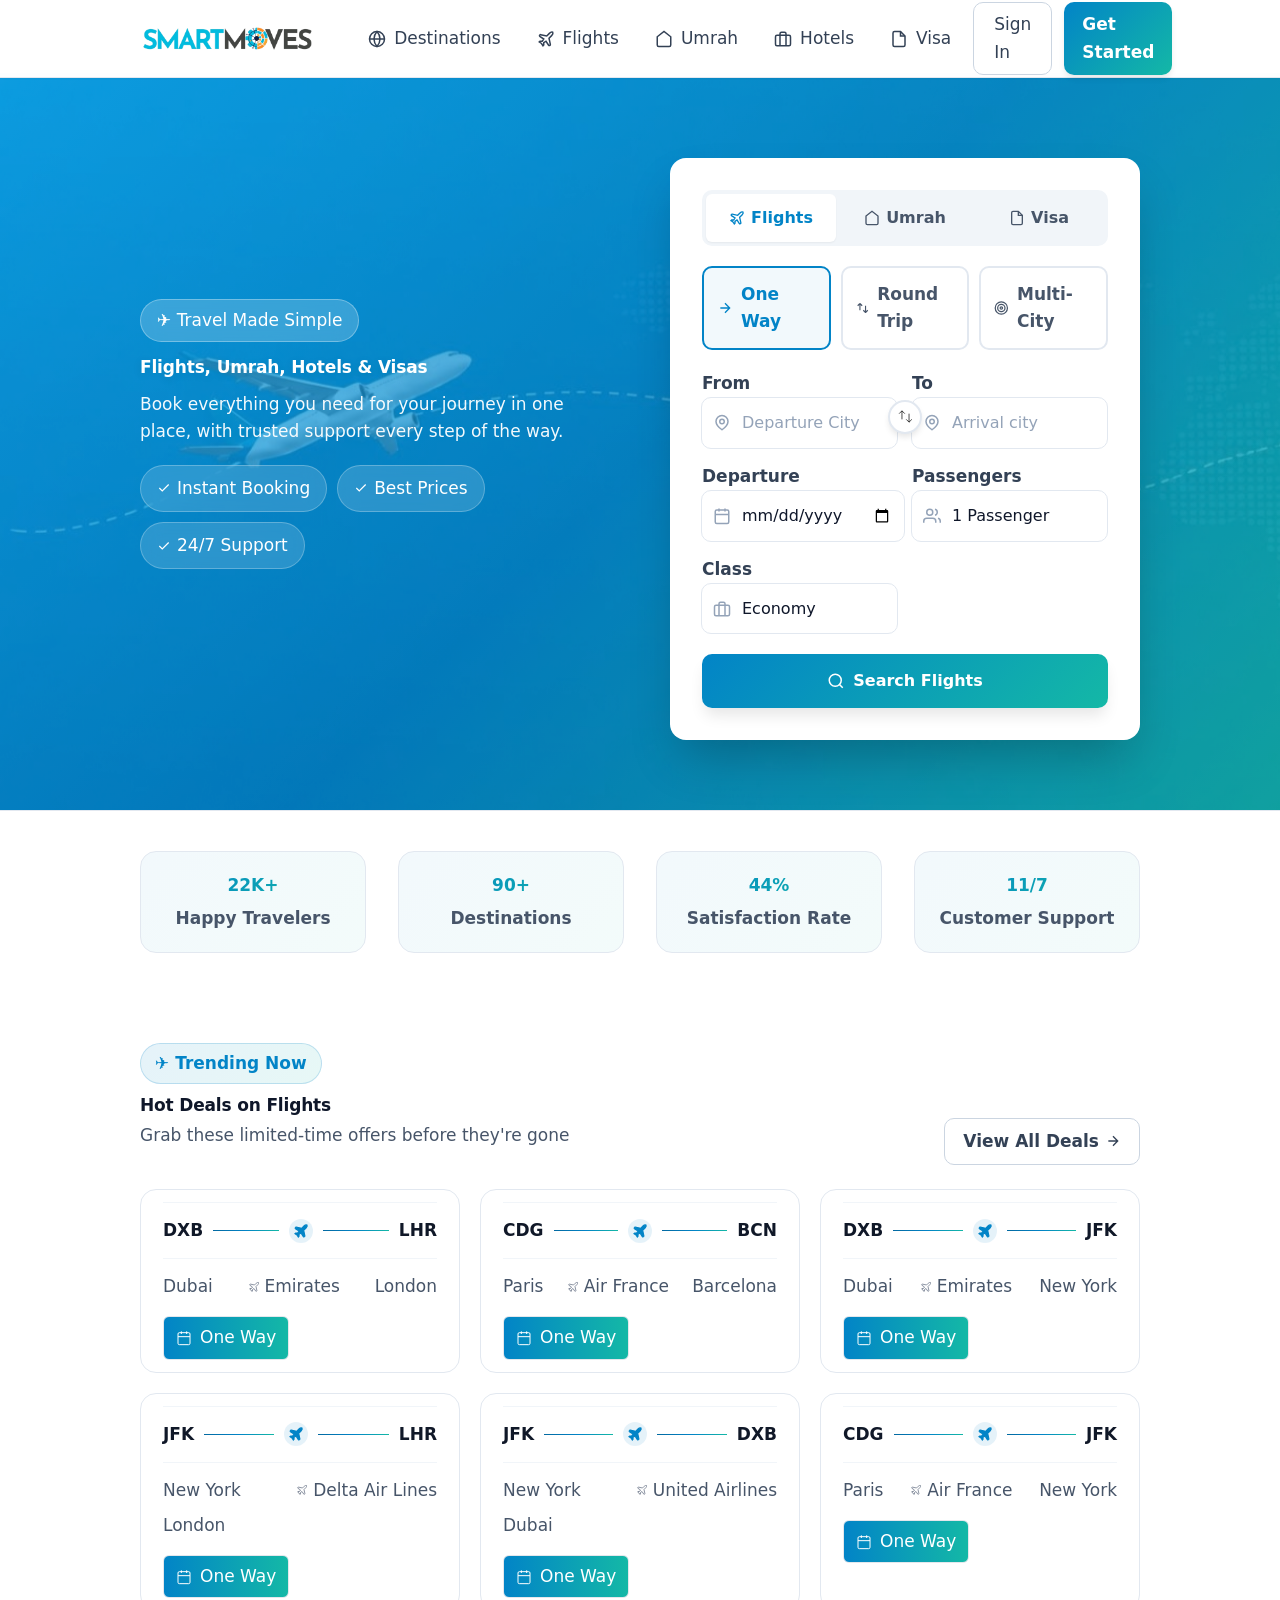
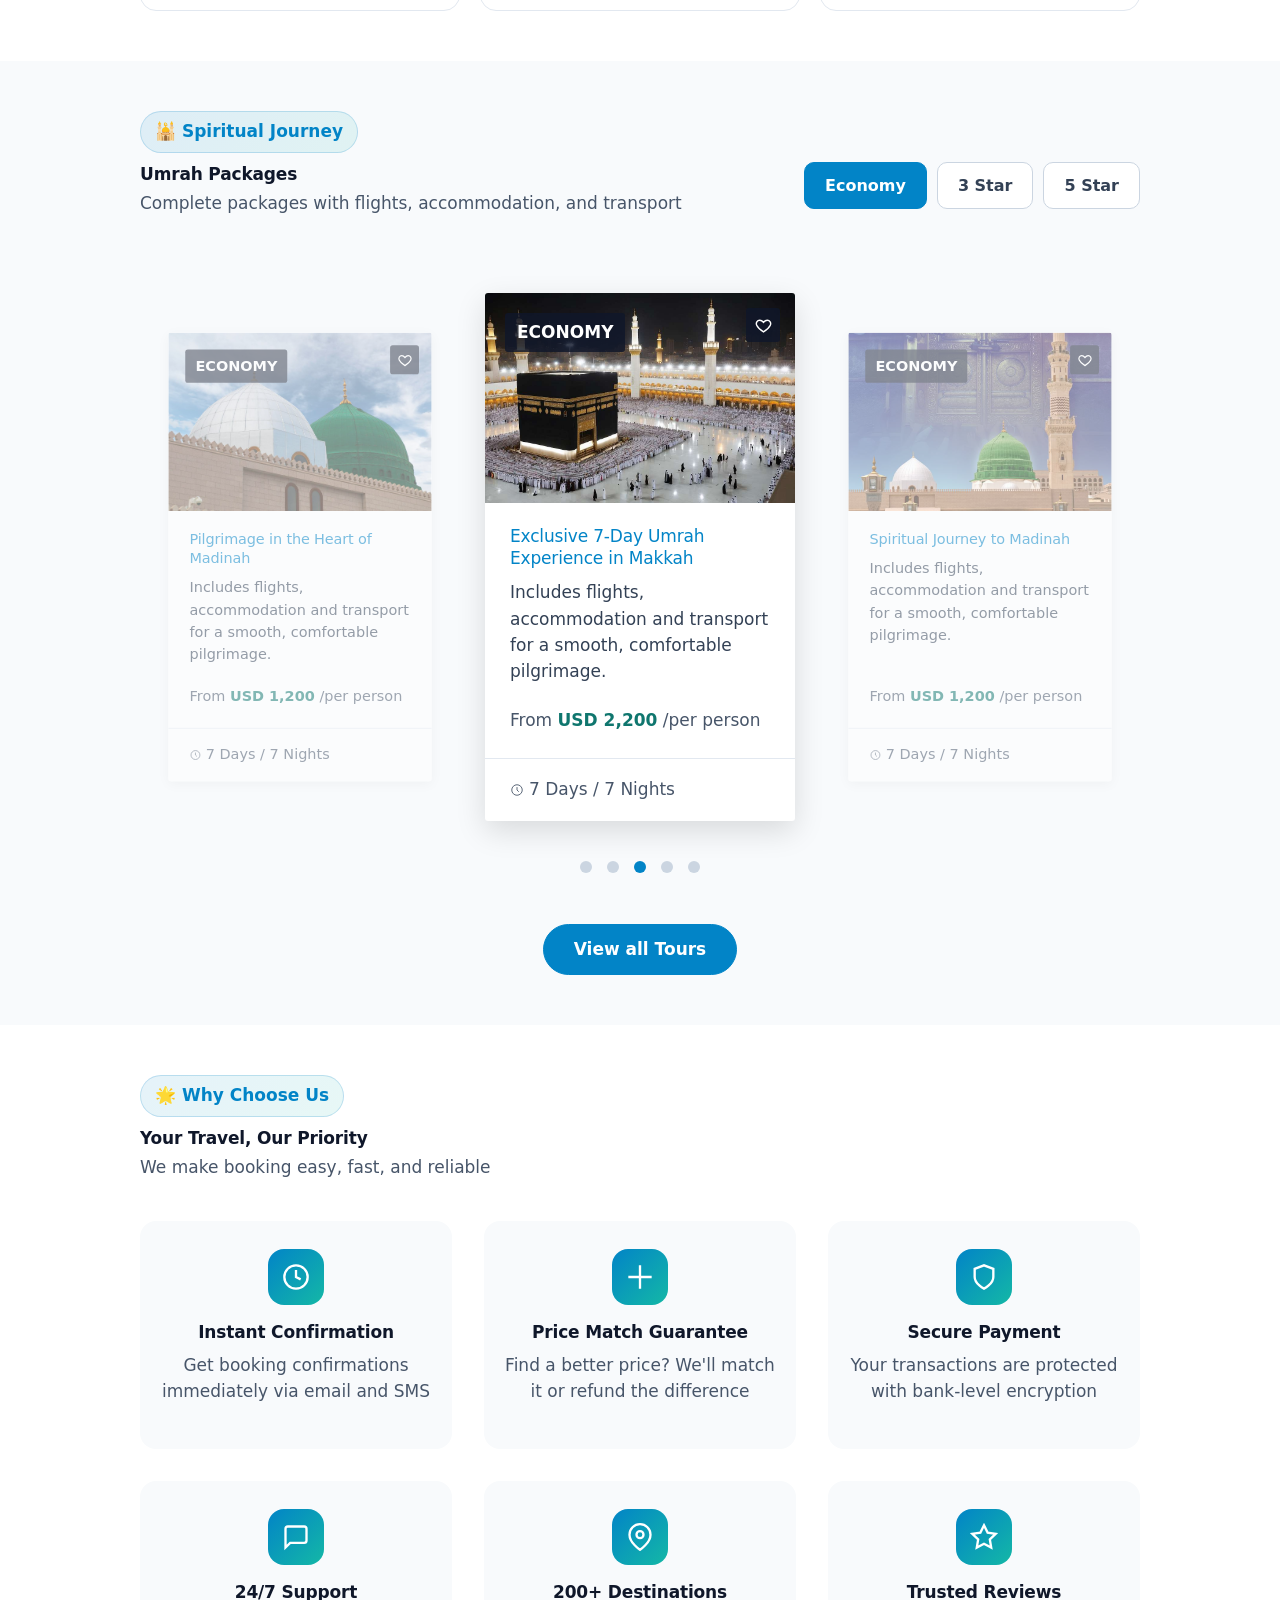
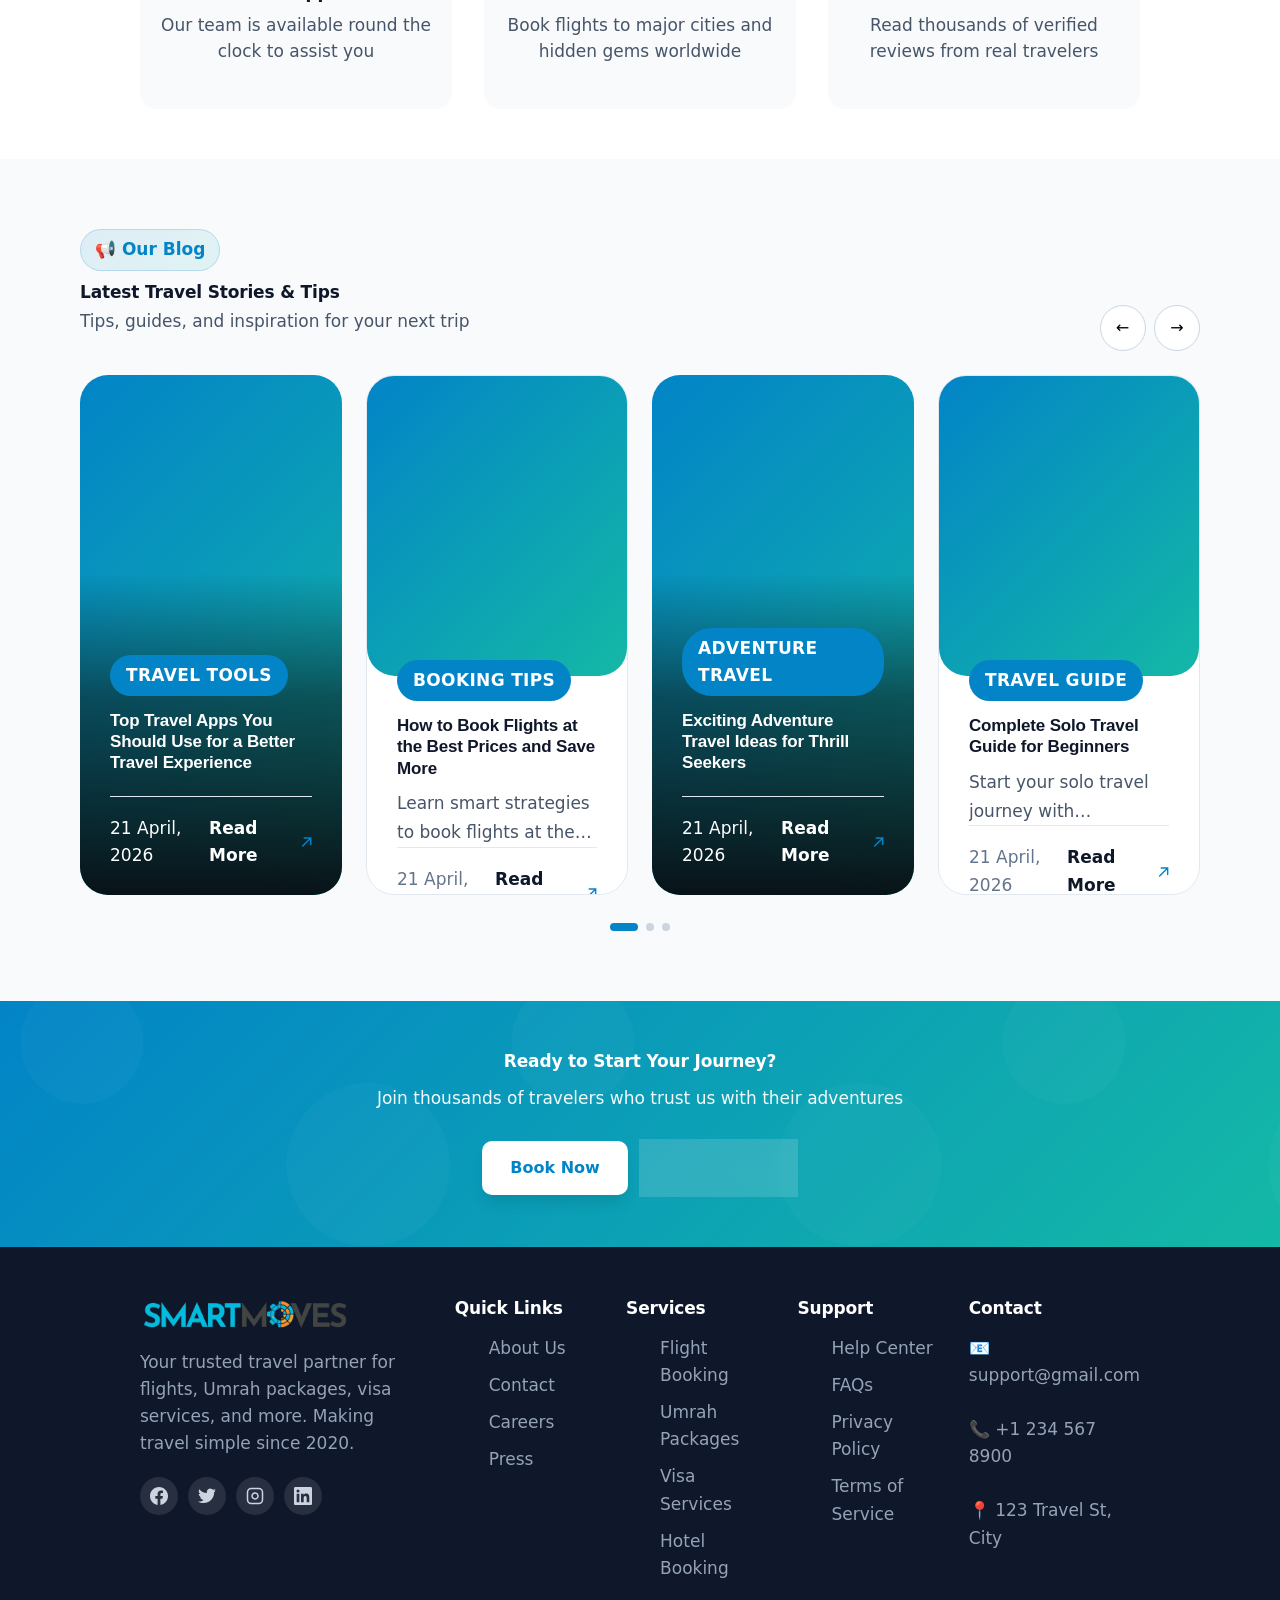
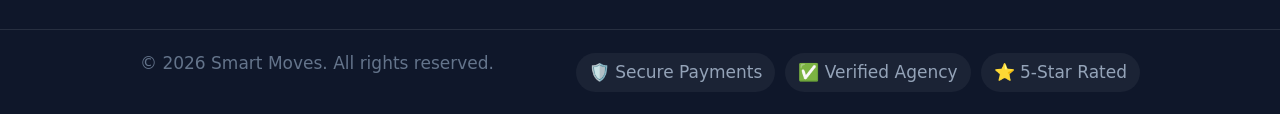
==== commit 9cf3c100: "init" ====
--- a/index.html
+++ b/index.html
@@ -1635,7 +1635,7 @@
             <div class="footer-col">
               <h4>Contact</h4>
               <div class="contact-info">
-                <p>📧 support@travel.com</p>
+                <p>📧 support@gmail.com</p>
                 <p>📞 +1 234 567 8900</p>
                 <p>📍 123 Travel St, City</p>
               </div>
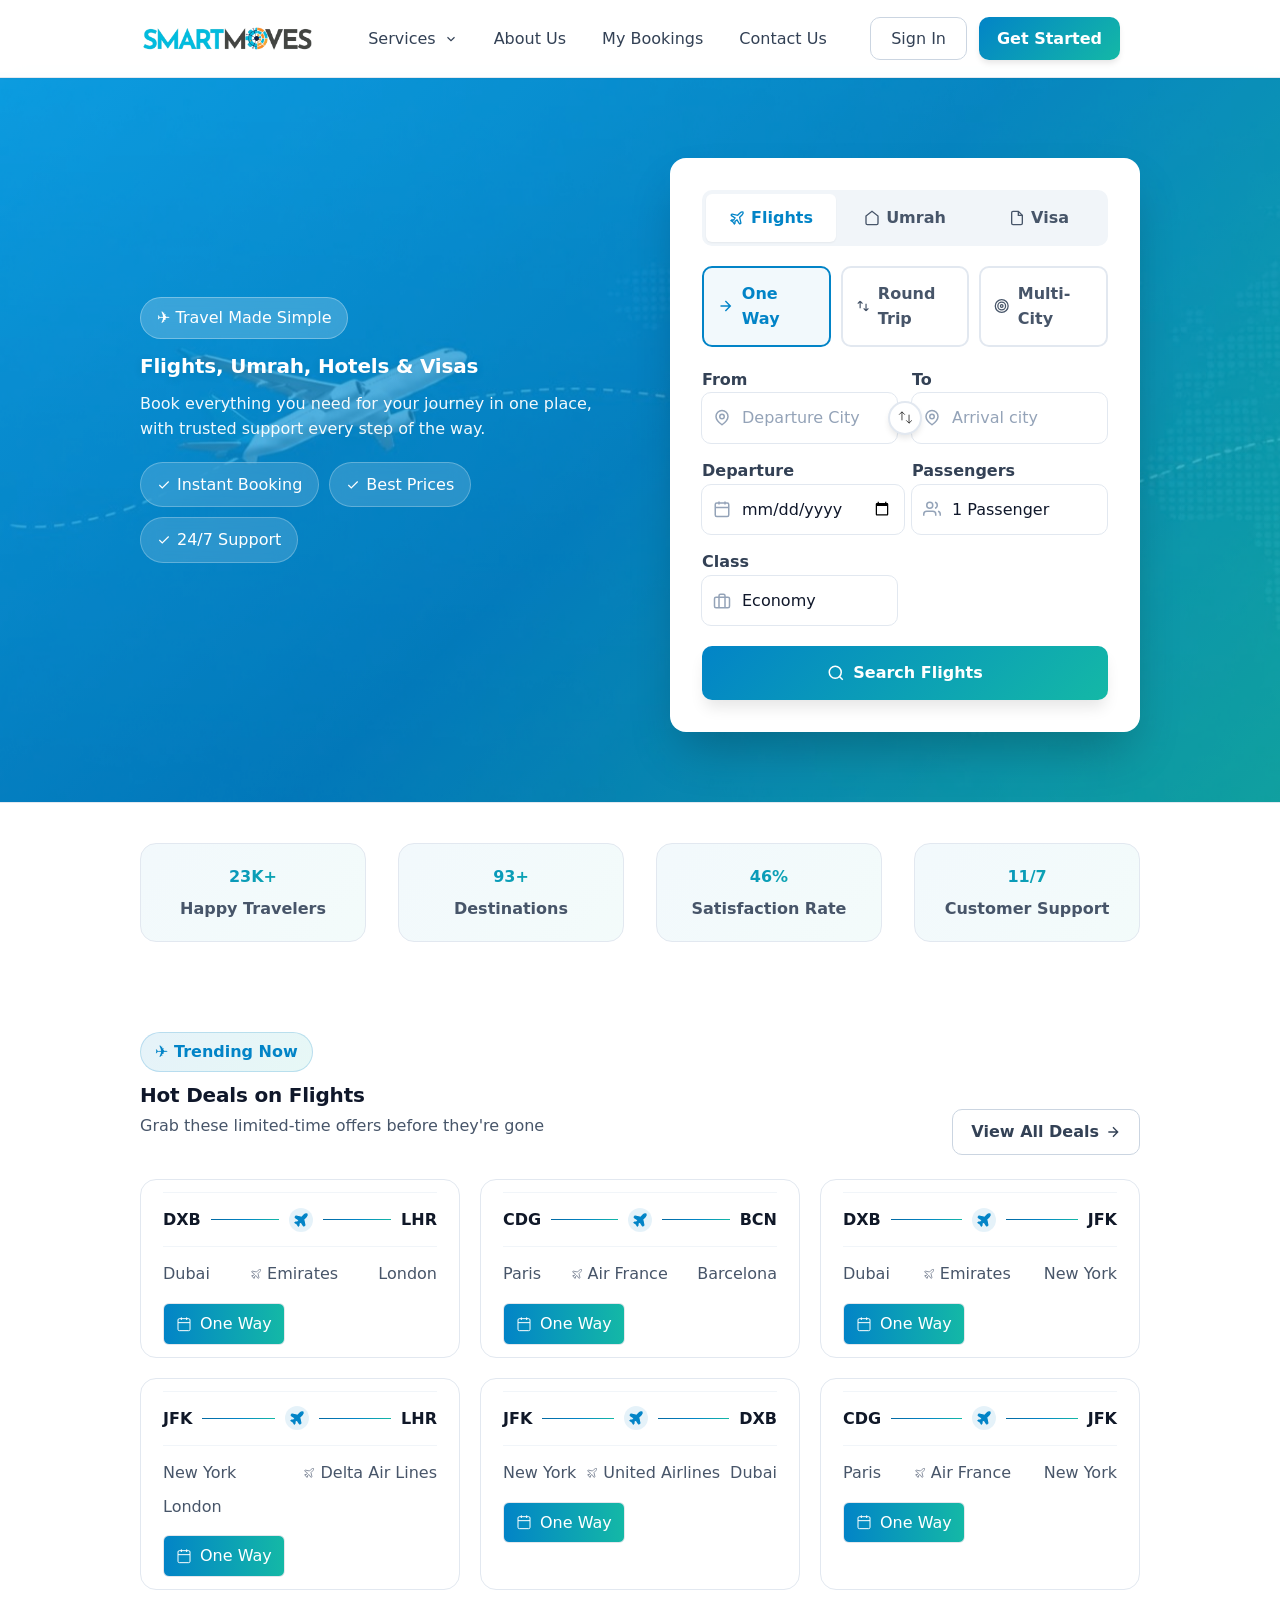
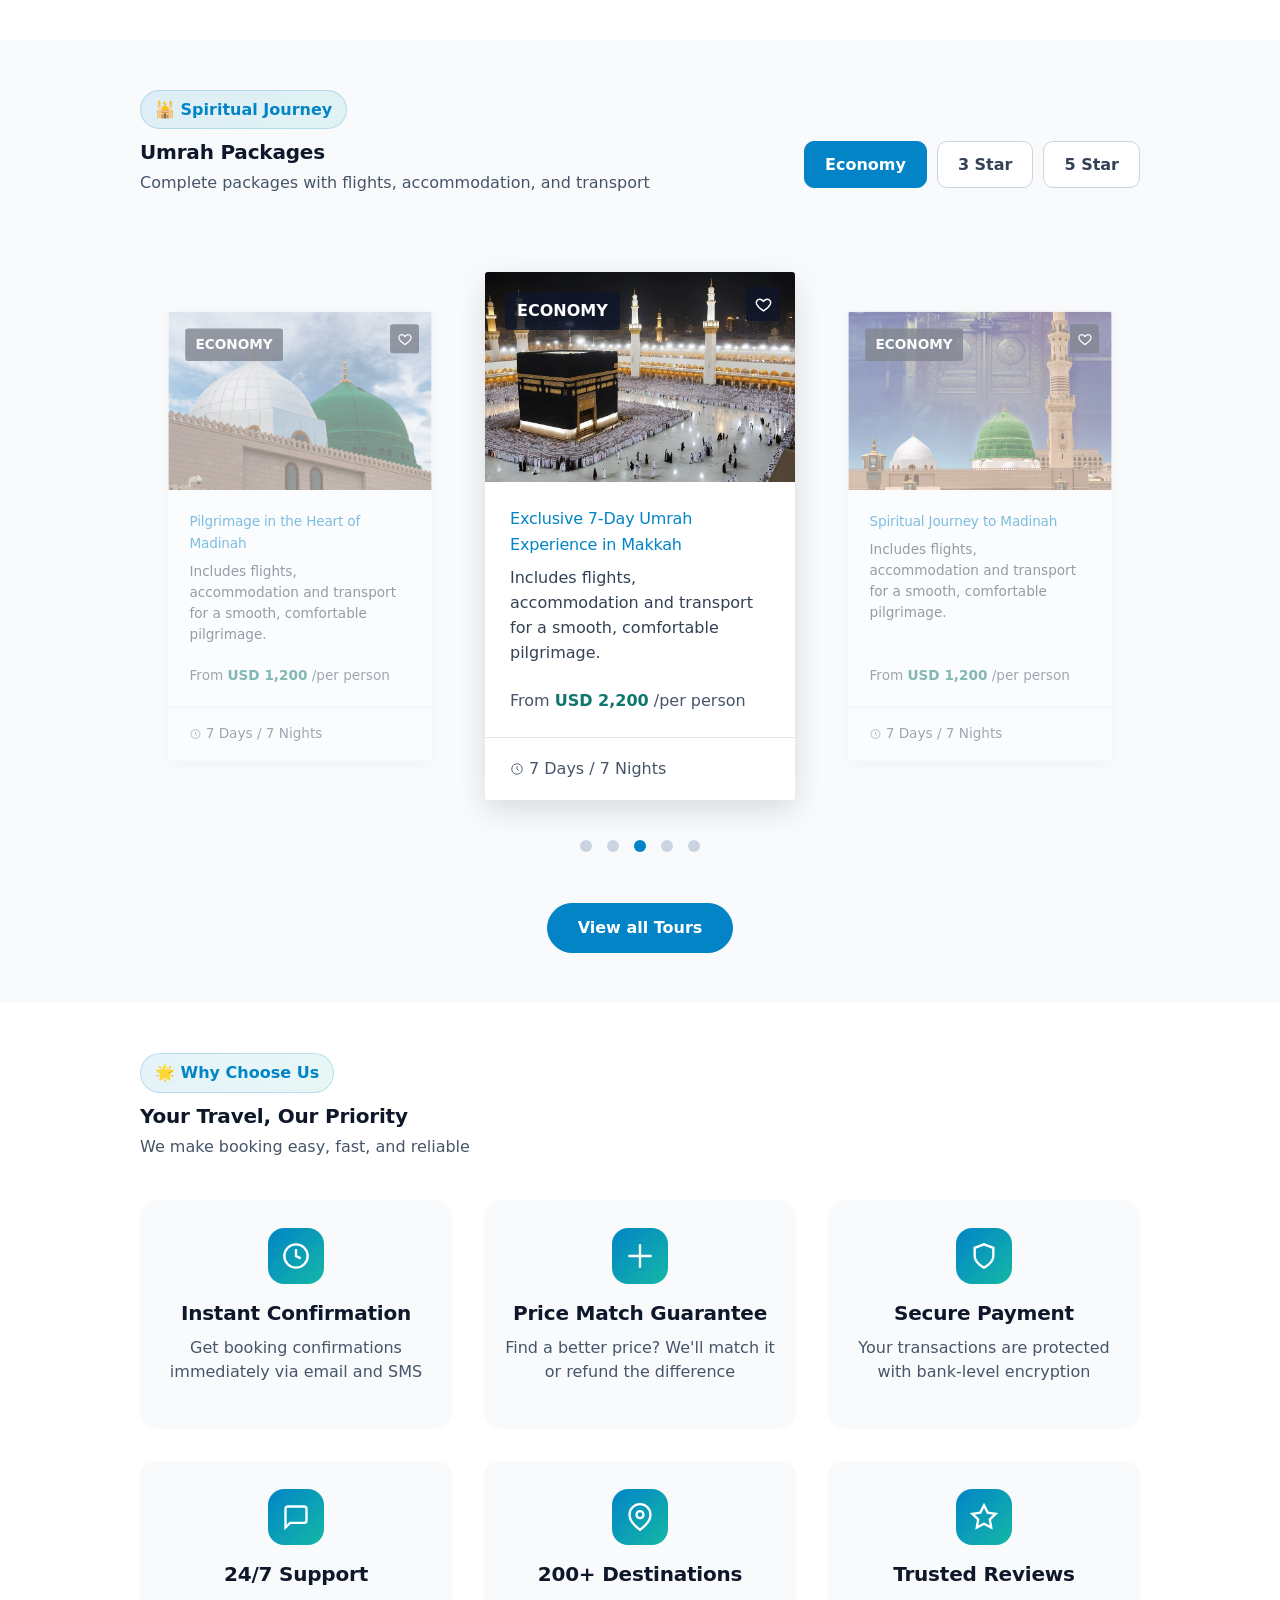
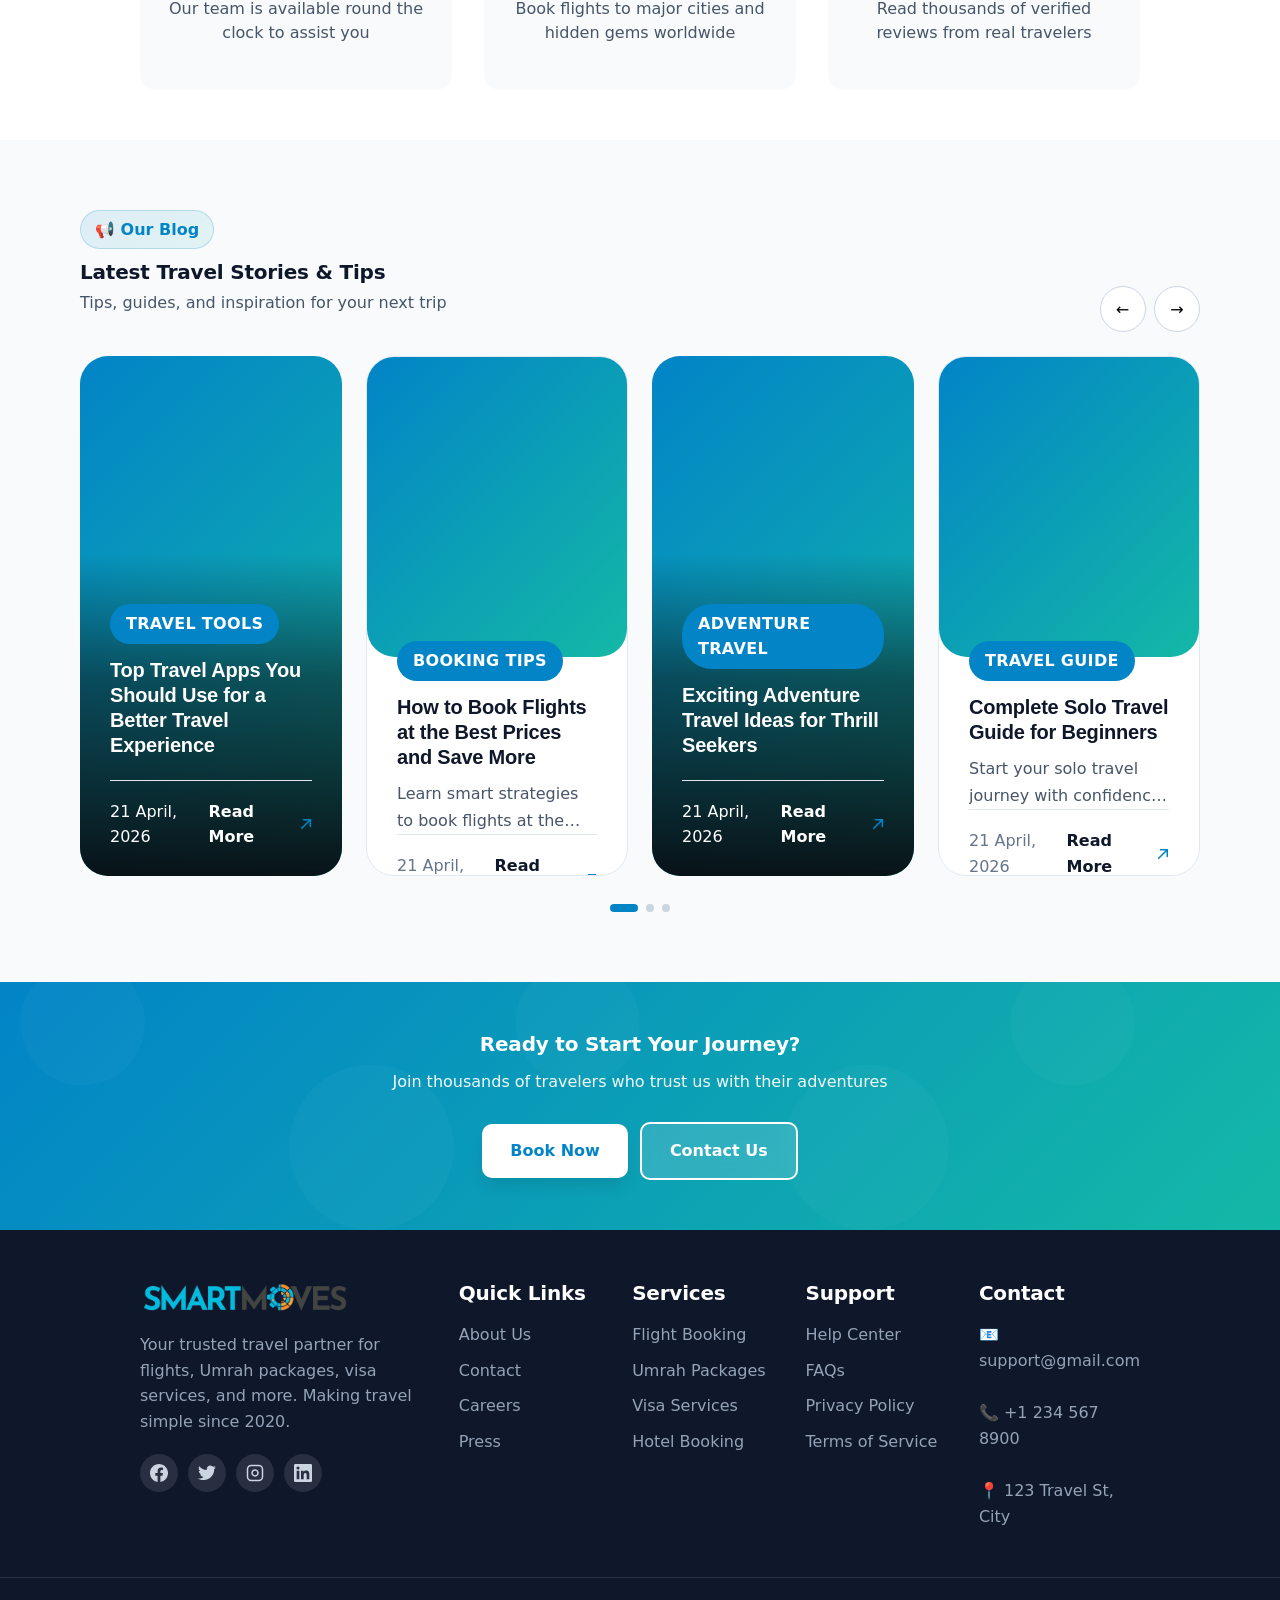
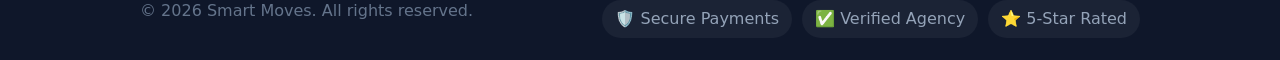
==== commit f0fdd4db: "flight-search-template-completed" ====
--- a/index.html
+++ b/index.html
@@ -32,70 +32,83 @@
           </div>
 
           <div class="navbar-menu" id="navbarMenu">
-            <a href="#" class="nav-item">
-              <svg
-                viewBox="0 0 24 24"
-                fill="none"
-                stroke="currentColor"
-                stroke-width="2"
-              >
-                <circle cx="12" cy="12" r="10" />
-                <path
-                  d="M2 12h20M12 2a15.3 15.3 0 0 1 4 10 15.3 15.3 0 0 1-4 10 15.3 15.3 0 0 1-4-10 15.3 15.3 0 0 1 4-10z"
-                />
-              </svg>
-              Destinations
-            </a>
-            <a href="#" class="nav-item">
-              <svg
-                viewBox="0 0 24 24"
-                fill="none"
-                stroke="currentColor"
-                stroke-width="2"
-              >
-                <path
-                  d="M17.8 19.2 16 11l3.5-3.5C21 6 21.5 4 21 3c-1-.5-3 0-4.5 1.5L13 8 4.8 6.2c-.5-.1-.9.1-1.1.5l-.3.5c-.2.5-.1 1 .3 1.3L9 12l-2 3H4l-1 1 3 2 2 3 1-1v-3l3-2 3.5 5.3c.3.4.8.5 1.3.3l.5-.2c.4-.3.6-.7.5-1.2z"
-                />
-              </svg>
-              Flights
-            </a>
-            <a href="#" class="nav-item">
-              <svg
-                viewBox="0 0 24 24"
-                fill="none"
-                stroke="currentColor"
-                stroke-width="2"
-              >
-                <path d="M3 9l9-7 9 7v11a2 2 0 0 1-2 2H5a2 2 0 0 1-2-2z" />
-              </svg>
-              Umrah
-            </a>
-            <a href="#" class="nav-item">
-              <svg
-                viewBox="0 0 24 24"
-                fill="none"
-                stroke="currentColor"
-                stroke-width="2"
-              >
-                <rect x="2" y="7" width="20" height="14" rx="2" />
-                <path d="M16 21V5a2 2 0 0 0-2-2h-4a2 2 0 0 0-2 2v16" />
-              </svg>
-              Hotels
-            </a>
-            <a href="#" class="nav-item">
-              <svg
-                viewBox="0 0 24 24"
-                fill="none"
-                stroke="currentColor"
-                stroke-width="2"
-              >
-                <path
-                  d="M14 2H6a2 2 0 0 0-2 2v16a2 2 0 0 0 2 2h12a2 2 0 0 0 2-2V8z"
-                />
-                <polyline points="14 2 14 8 20 8" />
-              </svg>
-              Visa
-            </a>
+            <details class="nav-dropdown">
+              <summary class="nav-item nav-dropdown-trigger">
+                Services
+                <svg viewBox="0 0 24 24" fill="none" stroke="currentColor" stroke-width="2" aria-hidden="true">
+                  <path d="m6 9 6 6 6-6" />
+                </svg>
+              </summary>
+              <div class="nav-dropdown-menu">
+                <a href="/index.html#bookingForm" class="nav-item nav-dropdown-link">
+                  <svg
+                    viewBox="0 0 24 24"
+                    fill="none"
+                    stroke="currentColor"
+                    stroke-width="2"
+                  >
+                    <circle cx="12" cy="12" r="10" />
+                    <path
+                      d="M2 12h20M12 2a15.3 15.3 0 0 1 4 10 15.3 15.3 0 0 1-4 10 15.3 15.3 0 0 1-4-10 15.3 15.3 0 0 1 4-10z"
+                    />
+                  </svg>
+                  Destinations
+                </a>
+                <a href="/index.html#bookingForm" class="nav-item nav-dropdown-link">
+                  <svg
+                    viewBox="0 0 24 24"
+                    fill="none"
+                    stroke="currentColor"
+                    stroke-width="2"
+                  >
+                    <path
+                      d="M17.8 19.2 16 11l3.5-3.5C21 6 21.5 4 21 3c-1-.5-3 0-4.5 1.5L13 8 4.8 6.2c-.5-.1-.9.1-1.1.5l-.3.5c-.2.5-.1 1 .3 1.3L9 12l-2 3H4l-1 1 3 2 2 3 1-1v-3l3-2 3.5 5.3c.3.4.8.5 1.3.3l.5-.2c.4-.3.6-.7.5-1.2z"
+                    />
+                  </svg>
+                  Flights
+                </a>
+                <a href="/index.html#bookingForm" class="nav-item nav-dropdown-link">
+                  <svg
+                    viewBox="0 0 24 24"
+                    fill="none"
+                    stroke="currentColor"
+                    stroke-width="2"
+                  >
+                    <path d="M3 9l9-7 9 7v11a2 2 0 0 1-2 2H5a2 2 0 0 1-2-2z" />
+                  </svg>
+                  Umrah
+                </a>
+                <a href="/index.html#bookingForm" class="nav-item nav-dropdown-link">
+                  <svg
+                    viewBox="0 0 24 24"
+                    fill="none"
+                    stroke="currentColor"
+                    stroke-width="2"
+                  >
+                    <rect x="2" y="7" width="20" height="14" rx="2" />
+                    <path d="M16 21V5a2 2 0 0 0-2-2h-4a2 2 0 0 0-2 2v16" />
+                  </svg>
+                  Hotels
+                </a>
+                <a href="/index.html#bookingForm" class="nav-item nav-dropdown-link">
+                  <svg
+                    viewBox="0 0 24 24"
+                    fill="none"
+                    stroke="currentColor"
+                    stroke-width="2"
+                  >
+                    <path
+                      d="M14 2H6a2 2 0 0 0-2 2v16a2 2 0 0 0 2 2h12a2 2 0 0 0 2-2V8z"
+                    />
+                    <polyline points="14 2 14 8 20 8" />
+                  </svg>
+                  Visa
+                </a>
+              </div>
+            </details>
+              <a href="/about-us.html" class="nav-item">About Us</a>
+          <a href="/my-bookings.html" class="nav-item">My Bookings</a>
+          <a href="/contact-us.html" class="nav-item">Contact Us</a>
             <div class="navbar-menu-actions">
               <a href="/login.html" class="nav-btn-outline">Sign In</a>
               <a href="/signup.html" class="nav-btn-primary">Get Started</a>
@@ -169,7 +182,7 @@
           </div>
 
           <div class="hero-search-side">
-            <div class="search-card">
+            <div class="search-card" id="bookingForm">
               <div class="search-tabs-horizontal">
                 <button
                   class="tab-btn active"
@@ -1324,7 +1337,7 @@
       <section class="stats-section">
         <div class="stats-container">
           <div class="stat-card">
-            <div class="stat-number">50K+</div>
+            <div class="stat-number" >50K+</div>
             <div class="stat-label">Happy Travelers</div>
           </div>
           <div class="stat-card">
--- a/css/styles.css
+++ b/css/styles.css
@@ -127,6 +127,52 @@
   color: var(--primary-blue);
 }
 
+.nav-dropdown {
+  position: relative;
+}
+
+.nav-dropdown-trigger {
+  cursor: pointer;
+  list-style: none;
+}
+
+.nav-dropdown-trigger::-webkit-details-marker {
+  display: none;
+}
+
+.nav-dropdown-trigger svg {
+  width: 14px;
+  height: 14px;
+  transition: transform 0.2s;
+}
+
+.nav-dropdown[open] .nav-dropdown-trigger svg {
+  transform: rotate(180deg);
+}
+
+.nav-dropdown-menu {
+  position: absolute;
+  top: 100%;
+  left: 0;
+  z-index: 1001;
+  display: none;
+  min-width: 210px;
+  padding: 8px;
+  background: white;
+  border: 1px solid var(--gray-200);
+  border-radius: var(--radius-md);
+  box-shadow: var(--shadow-md);
+}
+
+.nav-dropdown[open] .nav-dropdown-menu {
+  display: flex;
+  flex-direction: column;
+}
+
+.nav-dropdown-menu .nav-dropdown-link {
+  white-space: nowrap;
+}
+
 .navbar-actions {
   display: flex;
   align-items: center;
@@ -212,6 +258,23 @@
     width: 100%;
   }
 
+  .navbar-menu .nav-dropdown {
+    width: 100%;
+  }
+
+  .navbar-menu .nav-dropdown-menu {
+    position: static;
+    min-width: 0;
+    padding: 0 0 0 16px;
+    border: 0;
+    border-radius: 0;
+    box-shadow: none;
+  }
+
+  .navbar-menu .nav-dropdown-menu .nav-dropdown-link {
+    white-space: normal;
+  }
+
   .navbar-menu.open .navbar-menu-actions {
     display: grid;
     grid-template-columns: repeat(2, minmax(0, 1fr));
@@ -2339,7 +2402,7 @@
 
   .swap-button {
     display: flex;
-    top: 30px;
+    top: 34px;
     left: 50%;
     right: auto;
     transform: translateX(-50%);
--- a/css/typography.css
+++ b/css/typography.css
@@ -1,32 +1,10 @@
-/* =============================================================
-   SMART MOVES — UNIFORM TYPOGRAPHY
-   Loaded LAST on every page so these rules win over the component
-   stylesheets.
 
-   Project-wide rule: EVERY piece of text renders at 17px. Headings
-   are distinguished by weight and colour only — they are no longer
-   sized differently from body copy.
-
-   Why a blanket rule rather than fixing each rule in place: the
-   component stylesheets hard-set font sizes on class selectors such
-   as `.why-card p` (0,1,0), which outrank a bare `p` (0,0,1). Any
-   per-element approach loses to them on specificity. Setting 17px
-   on the html root plus a universal sweep overrides everything,
-   because `*` has zero specificity and cannot outrank a class —
-   so the sweep is deliberately scoped to selectors that DO win.
-
-   The 16px floor on form controls is intentional and exempt:
-   anything under 16px makes iOS Safari zoom the page on focus.
-   ============================================================= */
 
 html {
   font-size: 17px;
 }
 
-/* ---------- Universal sweep ----------
-   `!important` is required here by design: it is the only way to
-   reach every element regardless of how many class selectors a
-   component stylesheet stacks on top of it. */
+
 body,
 p,
 span,
@@ -63,7 +41,7 @@
 summary,
 time,
 address {
-  font-size: 17px !important;
+  font-size: 16px !important;
 }
 
 /* ---------- Headings: same size, distinguished by weight ---------- */
@@ -73,9 +51,10 @@
 h4,
 h5,
 h6 {
-  font-weight: 800;
+  font-weight: 500;
   line-height: 1.3;
   letter-spacing: -0.01em;
+  font-size: 20px !important;
 }
 
 /* ---------- Form controls: hold at 16px to prevent iOS zoom ---------- */
@@ -86,12 +65,7 @@
   font-size: 16px !important;
 }
 
-/* ---------- Display figures keep their scale ----------
-   Prices, counters and the grand total are numeric focal points.
-   Flattening them to 17px would make a booking summary unreadable,
-   so each is restated at the size its component stylesheet uses.
-   (`revert` is not used here — it would fall back to the browser
-   default rather than the value already defined in the project.) */
+
 .stat-value {
   font-size: 32px !important;
 }
@@ -110,4 +84,9 @@
 
 .fb-leg-time {
   font-size: 22px !important;
+}
+
+.footer .footer-col > ul {
+  margin: 0;
+  padding: 0;
 }
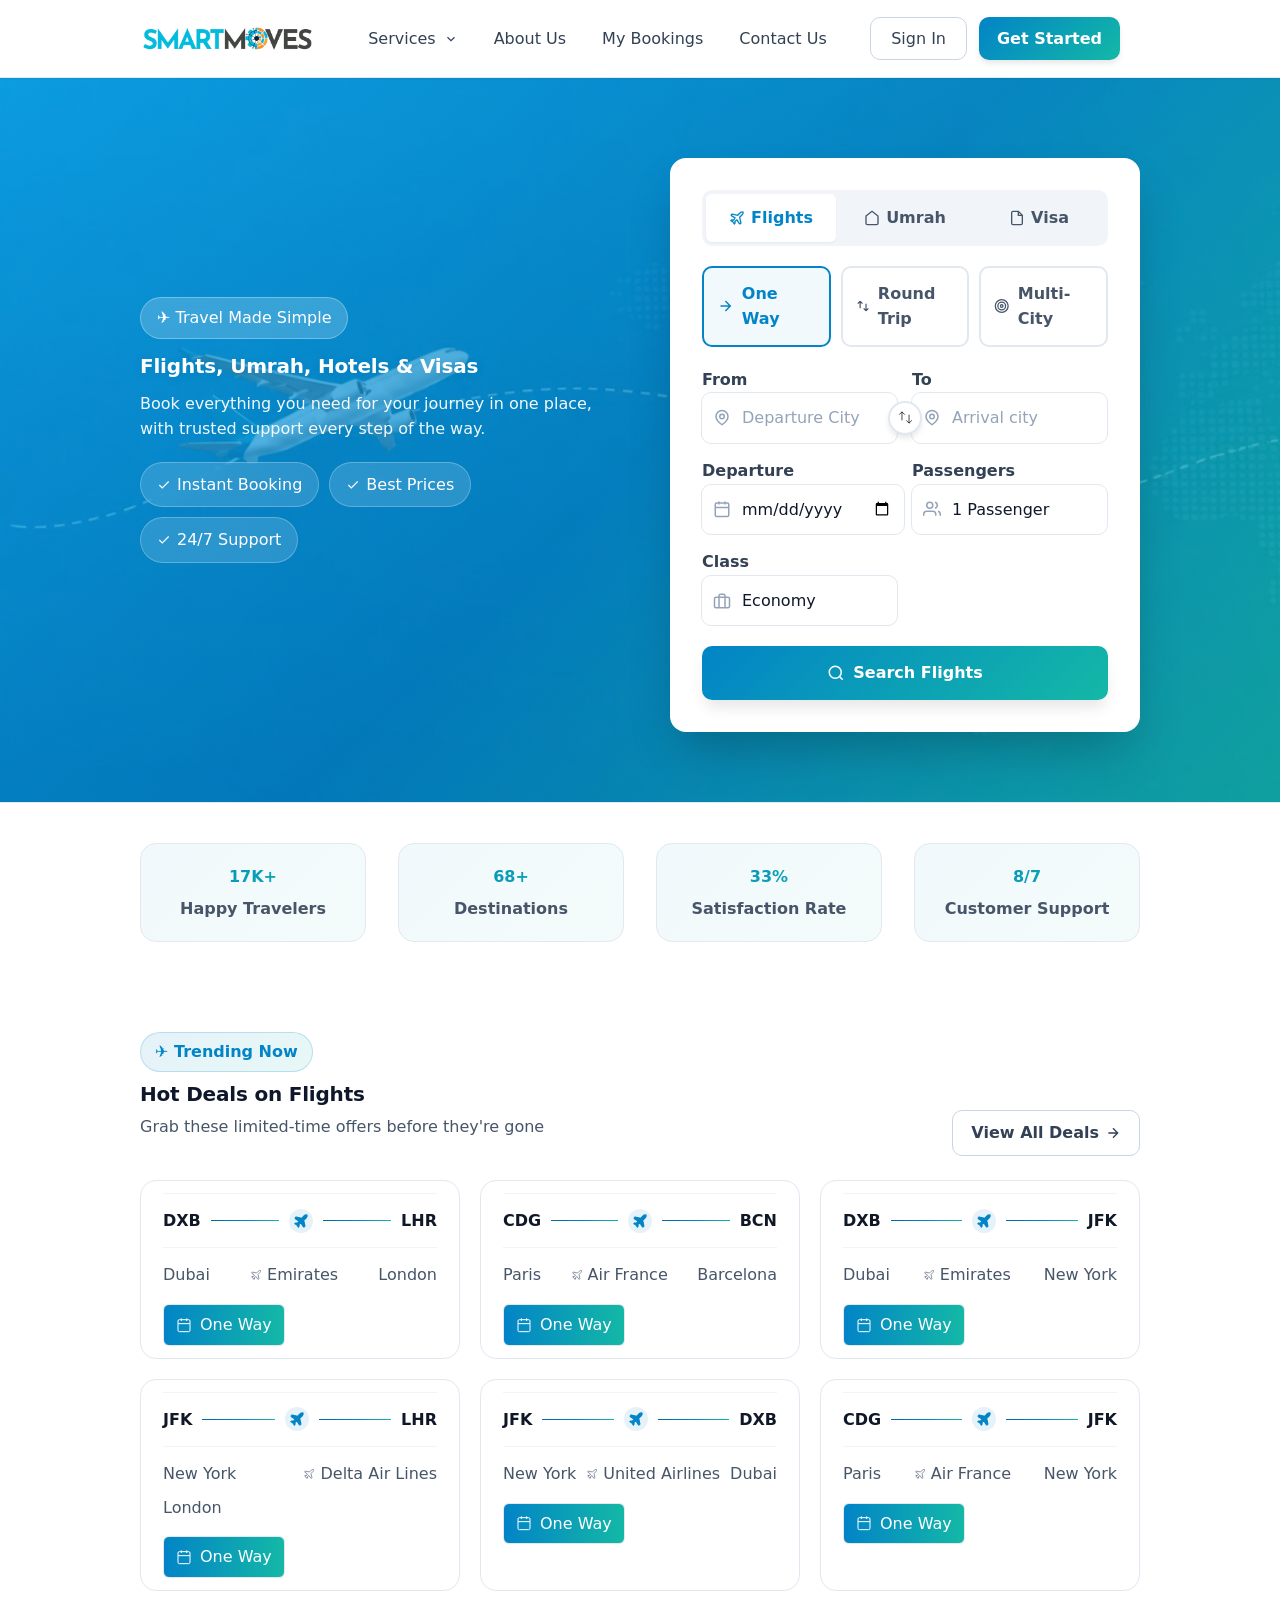
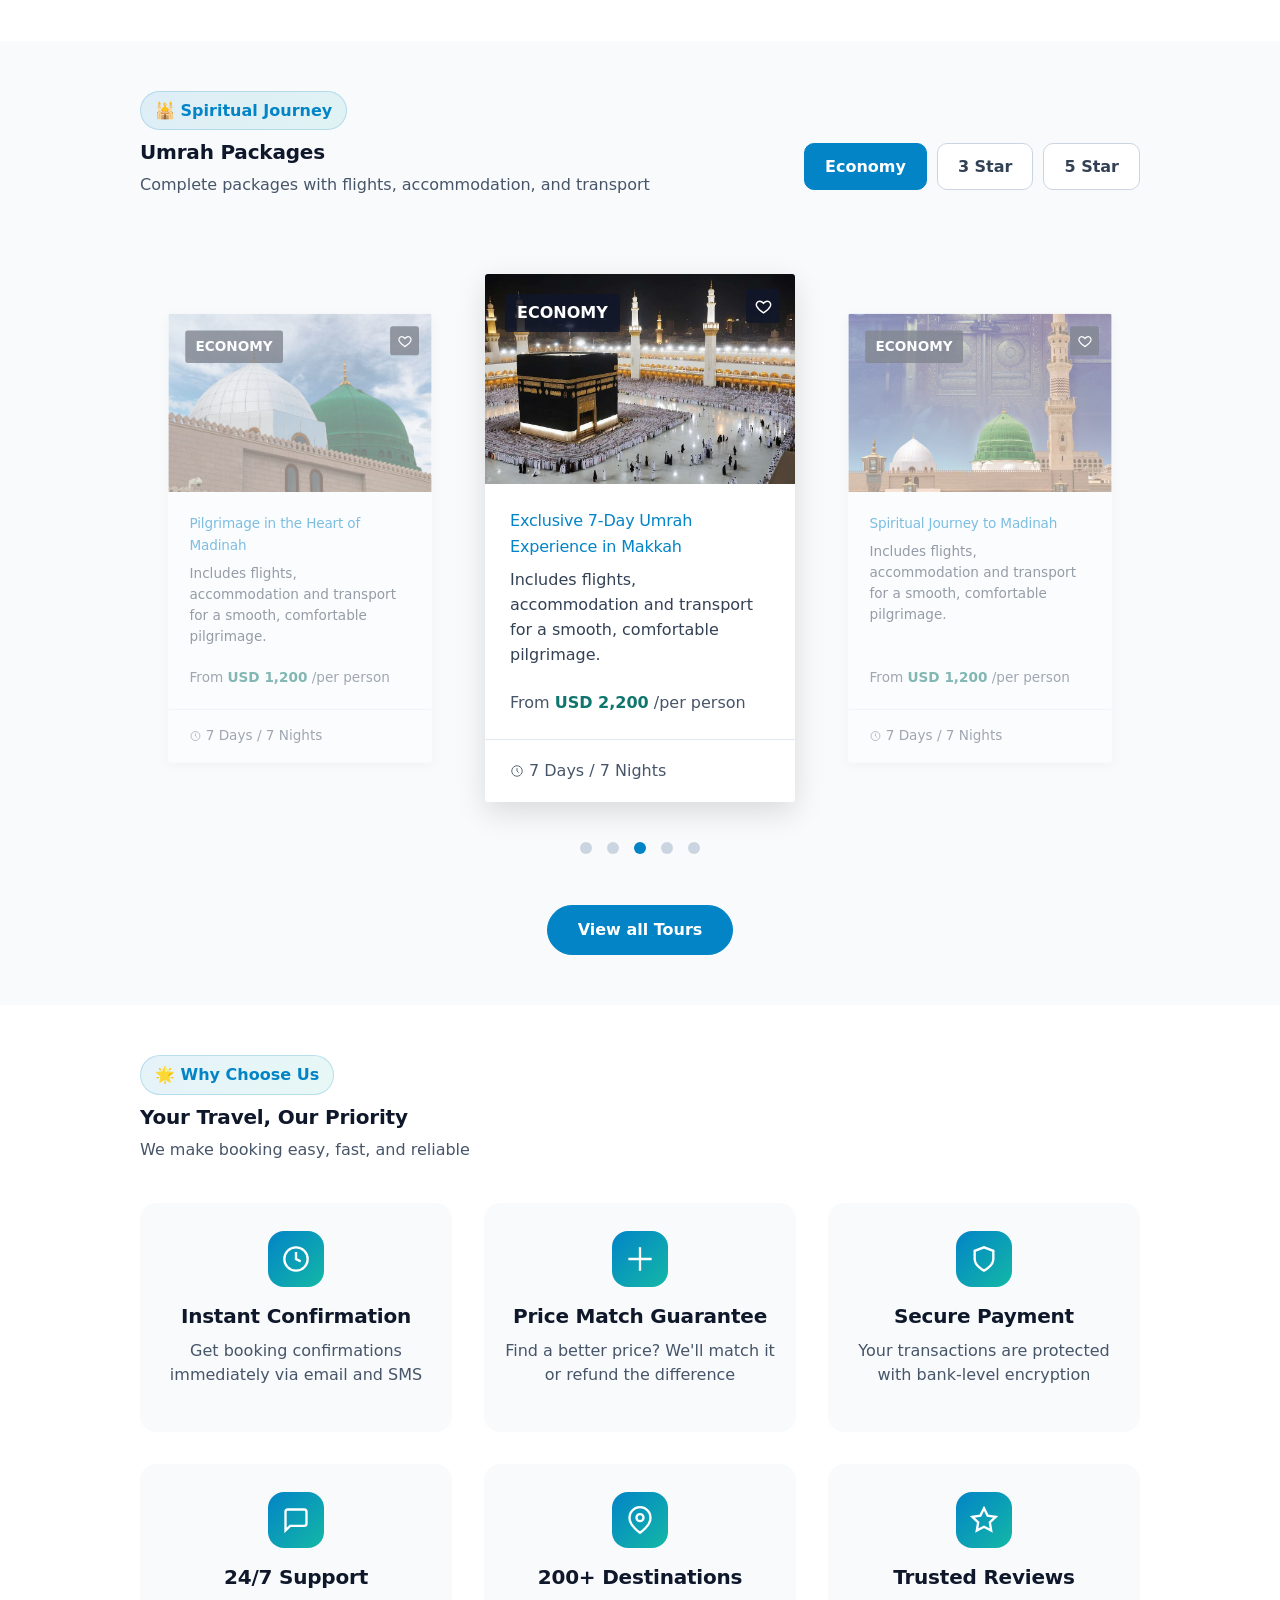
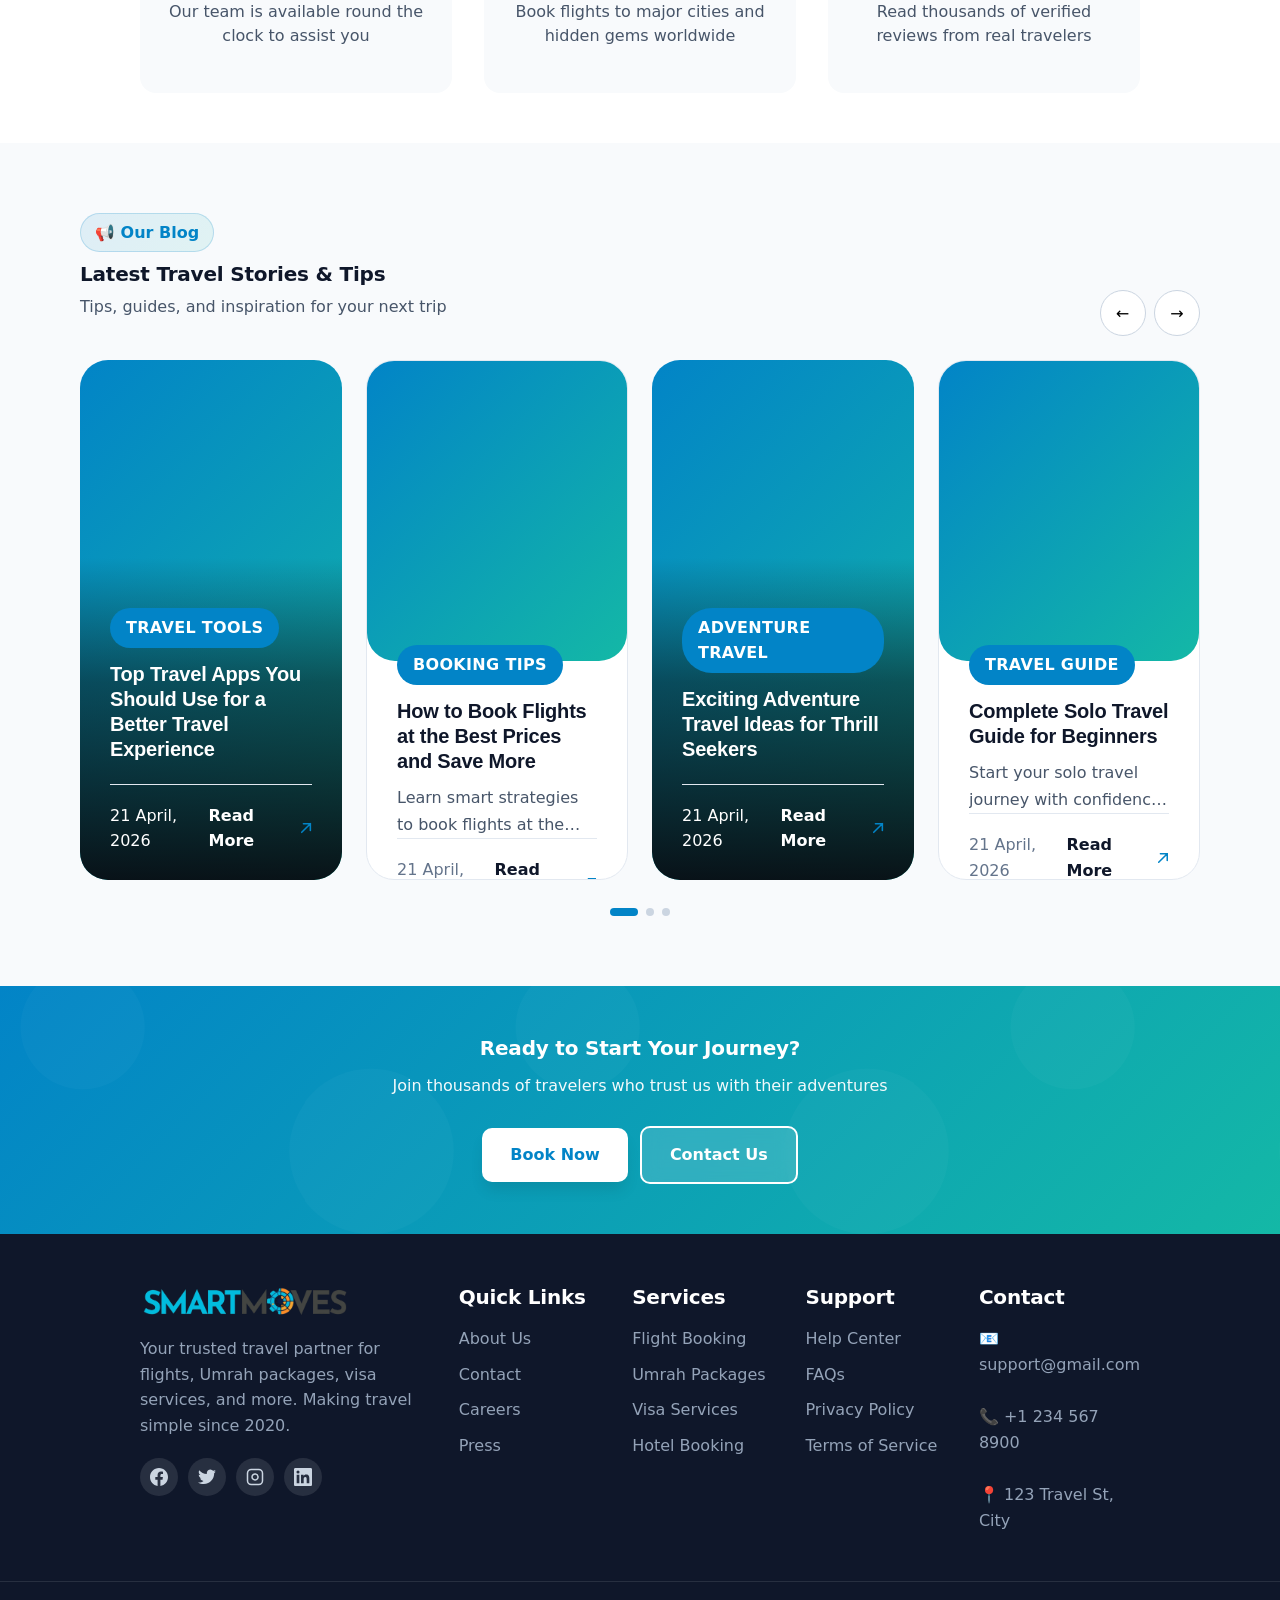
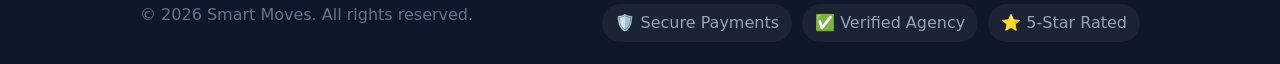
==== commit c9407bc4: "home page headings error updated" ====
--- a/index.html
+++ b/index.html
@@ -13,6 +13,7 @@
       rel="stylesheet"
     />
     <link rel="stylesheet" href="/css/styles.css" />
+    <link rel="stylesheet" href="/css/pages.css" />
     <link rel="stylesheet" href="/css/typography.css" />
     <title>Smart Moves | Your Journey Starts Here</title>
   </head>
@@ -110,8 +111,8 @@
           <a href="/my-bookings.html" class="nav-item">My Bookings</a>
           <a href="/contact-us.html" class="nav-item">Contact Us</a>
             <div class="navbar-menu-actions">
-              <a href="/login.html" class="nav-btn-outline">Sign In</a>
-              <a href="/signup.html" class="nav-btn-primary">Get Started</a>
+              <button type="button" class="nav-btn-outline" data-auth="login">Sign In</button>
+              <button type="button" class="nav-btn-primary" data-auth="signup">Get Started</button>
             </div>
           </div>
 
@@ -1683,5 +1684,6 @@
       </button>
     </div>
     <script src="/js/scripts.js"></script>
+    <script src="/js/auth-modal.js"></script>
   </body>
 </html>
--- a/css/styles.css
+++ b/css/styles.css
@@ -185,6 +185,7 @@
   border: 1.5px solid var(--gray-300);
   background: transparent;
   border-radius: var(--radius-md);
+  font-family: inherit;
   font-size: 15px;
   font-weight: 500;
   color: var(--gray-700);
@@ -206,6 +207,7 @@
   border: none;
   background: linear-gradient(135deg, var(--primary-blue), var(--accent-teal));
   border-radius: var(--radius-md);
+  font-family: inherit;
   font-size: 15px;
   font-weight: 600;
   color: white;
@@ -1062,11 +1064,18 @@
   align-items: flex-start;
   justify-content: space-between;
   margin-bottom: 24px;
+
 }
 
 .section-head.centered {
   flex-direction: column;
   align-items: flex-start;
+}
+
+.section-head > .link-arrow,
+.section-head > .filter-tabs,
+.section-head > .blog-nav {
+  align-self: flex-end;
 }
 
 .section-badge {
@@ -2074,6 +2083,7 @@
   .blog-head {
     padding: 0 16px;
     margin-bottom: 24px;
+    
   }
   .blog-viewport {
     padding-left: 16px;
@@ -2438,6 +2448,7 @@
   .section-head {
     flex-direction: row;
     align-items: flex-end;
+    
   }
 
   .section-title {
--- a/css/pages.css
+++ b/css/pages.css
@@ -0,0 +1,2371 @@
+/* ---------- PAGE HEADER (subpage banner) ---------- */
+.page-banner {
+  position: relative;
+  background: linear-gradient(135deg, #0ea5e9 0%, #0284c7 52%, #14b8a6 100%);
+  padding: 56px var(--container-padding) 62px;
+  overflow: hidden;
+}
+
+.page-banner::before {
+  content: "";
+  position: absolute;
+  top: 0;
+  left: 0;
+  right: 0;
+  bottom: 0;
+  background: url("/images/hero.png");
+  background-size: cover;
+  opacity: 0.18;
+}
+
+.page-banner::after {
+  content: "";
+  position: absolute;
+  top: 0;
+  left: 0;
+  right: 0;
+  bottom: 0;
+  background: url('data:image/svg+xml,<svg xmlns="http://www.w3.org/2000/svg" viewBox="0 0 1200 600"><circle cx="200" cy="100" r="150" fill="rgba(255,255,255,0.06)"/><circle cx="900" cy="400" r="200" fill="rgba(255,255,255,0.06)"/></svg>');
+}
+
+.page-banner-inner {
+  position: relative;
+  z-index: 2;
+  max-width: 1920px;
+  margin: 0 auto;
+  text-align: center;
+  color: #fff;
+}
+
+.page-banner-badge {
+  display: inline-flex;
+  align-items: center;
+  gap: 8px;
+  padding: 7px 16px;
+  background: rgba(255, 255, 255, 0.2);
+  backdrop-filter: blur(10px);
+  border: 1px solid rgba(255, 255, 255, 0.3);
+  border-radius: 50px;
+  font-size: 14px;
+  font-weight: 500;
+  margin-bottom: 14px;
+}
+
+.page-banner-title {
+  font-size: 26px;
+  font-weight: 800;
+  line-height: 1.15;
+  margin-bottom: 12px;
+  text-shadow: 0 2px 10px rgba(0, 0, 0, 0.12);
+}
+
+.page-banner-text {
+  font-size: 16px;
+  line-height: 1.6;
+  opacity: 0.95;
+  max-width: 640px;
+  margin: 0 auto;
+}
+
+/* Breadcrumb */
+.breadcrumb-nav {
+  display: flex;
+  align-items: center;
+  justify-content: center;
+  flex-wrap: wrap;
+  gap: 8px;
+  margin-top: 16px;
+  font-size: 14px;
+  color: rgba(255, 255, 255, 0.9);
+}
+
+.breadcrumb-nav a {
+  color: rgba(255, 255, 255, 0.95);
+  text-decoration: none;
+  font-weight: 500;
+  transition: all 0.2s;
+}
+
+.breadcrumb-nav a:hover {
+  color: #fff;
+  text-decoration: underline;
+}
+
+.breadcrumb-nav .sep {
+  opacity: 0.65;
+}
+
+.breadcrumb-nav .current {
+  font-weight: 600;
+}
+
+@media (min-width: 768px) {
+  .page-banner {
+    padding: 76px var(--container-padding) 84px;
+  }
+
+  .page-banner-title {
+    font-size: 34px;
+  }
+}
+
+/* ---------- GENERIC PAGE BODY ---------- */
+.page-body {
+  padding: 40px var(--container-padding) 60px;
+}
+
+.page-body.narrow {
+  max-width: 1920px;
+  margin: 0 auto;
+}
+
+.page-section + .page-section {
+  margin-top: 52px;
+}
+
+.about-page {
+  font-size: 17px;
+}
+
+.about-page .page-banner-text,
+.about-page .split-text,
+.about-page .split-list li,
+.about-page .value-card p,
+.about-page .timeline-item p,
+.about-page .team-bio,
+.about-page .cta-band-text p,
+.about-page .section-sub,
+.about-page .split-text,
+.about-page .page-body p {
+  font-size: 1.05em;
+  line-height: 1.8;
+}
+
+.about-page .page-banner-title {
+  font-size: clamp(2.2rem, 3vw, 3.2rem);
+}
+
+.about-page .split-title,
+.about-page .section-title,
+.about-page .team-body h3,
+.about-page .value-card h3,
+.about-page .timeline-item h3 {
+  font-size: 1.4em;
+}
+
+.about-page .section-title {
+  font-size: clamp(1.9rem, 2.2vw, 2.6rem);
+}
+
+/* =============================================================
+   AUTH PAGES (login / signup)
+   ============================================================= */
+.auth-wrap {
+  min-height: calc(100vh - 62px);
+  display: flex;
+  align-items: center;
+  justify-content: center;
+  padding: 40px var(--container-padding) 60px;
+  background:
+    radial-gradient(
+      1000px 420px at 8% -8%,
+      rgba(2, 132, 199, 0.09),
+      transparent 60%
+    ),
+    radial-gradient(
+      760px 380px at 100% 8%,
+      rgba(20, 184, 166, 0.09),
+      transparent 60%
+    ),
+    var(--gray-50);
+}
+
+.auth-card {
+  width: 100%;
+  max-width: 470px;
+  background: #fff;
+  border: 1px solid var(--gray-200);
+  border-radius: var(--radius-xl);
+  box-shadow: var(--shadow-xl);
+  padding: 30px 24px;
+}
+
+.auth-card.wide {
+  max-width: 640px;
+}
+
+.auth-logo {
+  height: 34px;
+  width: auto;
+  margin: 0 auto 20px;
+  display: block;
+}
+
+.auth-head {
+  text-align: center;
+  margin-bottom: 26px;
+}
+
+.auth-title {
+  font-size: 24px;
+  font-weight: 800;
+  color: var(--gray-900);
+  margin-bottom: 8px;
+  line-height: 1.2;
+}
+
+.auth-sub {
+  font-size: 16px;
+  color: var(--gray-600);
+  line-height: 1.5;
+}
+
+/* Form fields */
+.form-field {
+  margin-bottom: 18px;
+}
+
+.form-label {
+  display: block;
+  font-size: 14px;
+  font-weight: 600;
+  color: var(--gray-700);
+  margin-bottom: 7px;
+}
+
+.form-label .req {
+  color: var(--danger);
+  margin-left: 2px;
+}
+
+.form-control-custom {
+  width: 100%;
+  padding: 13px 15px;
+  border: 1.5px solid var(--gray-200);
+  border-radius: var(--radius-md);
+  font-size: 16px;
+  font-weight: 500;
+  color: var(--gray-900);
+  background: #fff;
+  transition: all 0.2s;
+  font-family: inherit;
+}
+
+.form-control-custom:focus {
+  outline: none;
+  border-color: var(--primary-blue);
+  box-shadow: 0 0 0 3px rgba(2, 132, 199, 0.1);
+}
+
+.form-control-custom::placeholder {
+  color: var(--gray-400);
+  font-weight: 400;
+}
+
+.form-control-custom.is-invalid {
+  border-color: var(--danger);
+  background: #fff5f5;
+}
+
+.form-control-custom.is-invalid:focus {
+  box-shadow: 0 0 0 3px rgba(239, 68, 68, 0.1);
+}
+
+.form-control-custom.is-valid {
+  border-color: var(--success);
+}
+
+select.form-control-custom {
+  appearance: none;
+  -webkit-appearance: none;
+  background-image: url("data:image/svg+xml,%3Csvg xmlns='http://www.w3.org/2000/svg' width='14' height='14' viewBox='0 0 24 24' fill='none' stroke='%2394a3b8' stroke-width='2.5' stroke-linecap='round'%3E%3Cpolyline points='6 9 12 15 18 9'/%3E%3C/svg%3E");
+  background-repeat: no-repeat;
+  background-position: right 14px center;
+  padding-right: 40px;
+  cursor: pointer;
+}
+
+/* Password field with reveal toggle */
+.password-wrap {
+  position: relative;
+}
+
+.password-wrap .form-control-custom {
+  padding-right: 50px;
+}
+
+.password-toggle {
+  position: absolute;
+  right: 6px;
+  top: 50%;
+  transform: translateY(-50%);
+  width: 38px;
+  height: 38px;
+  display: flex;
+  align-items: center;
+  justify-content: center;
+  border: none;
+  background: transparent;
+  color: var(--gray-400);
+  border-radius: var(--radius-sm);
+  cursor: pointer;
+  transition: color 0.2s;
+}
+
+.password-toggle:hover {
+  color: var(--primary-blue);
+}
+
+.password-toggle svg {
+  width: 20px;
+  height: 20px;
+}
+
+/* Validation messaging */
+.field-error {
+  display: none;
+  align-items: center;
+  gap: 5px;
+  margin-top: 6px;
+  font-size: 14px;
+  font-weight: 500;
+  color: var(--danger);
+}
+
+.field-error.show {
+  display: flex;
+}
+
+.field-error svg {
+  width: 15px;
+  height: 15px;
+  flex: none;
+}
+
+/* Row helpers */
+.form-row {
+  display: grid;
+  grid-template-columns: 1fr;
+  gap: 0 14px;
+}
+
+@media (min-width: 576px) {
+  .form-row {
+    grid-template-columns: repeat(2, minmax(0, 1fr));
+  }
+}
+
+/* Checkbox / remember row */
+.form-check-row {
+  display: flex;
+  align-items: center;
+  justify-content: space-between;
+  flex-wrap: wrap;
+  gap: 10px;
+  margin-bottom: 22px;
+}
+
+.check-inline {
+  display: inline-flex;
+  align-items: center;
+  gap: 9px;
+  font-size: 14px;
+  color: var(--gray-700);
+  cursor: pointer;
+  user-select: none;
+}
+
+.check-inline input[type="checkbox"] {
+  width: 18px;
+  height: 18px;
+  accent-color: var(--primary-blue);
+  cursor: pointer;
+  flex: none;
+}
+
+.link-soft {
+  font-size: 14px;
+  font-weight: 600;
+  color: var(--primary-blue);
+  text-decoration: none;
+}
+
+.link-soft:hover {
+  text-decoration: underline;
+}
+
+/* Primary auth button */
+.auth-submit {
+  width: 100%;
+  padding: 14px;
+  border: none;
+  background: linear-gradient(135deg, var(--primary-blue), var(--accent-teal));
+  color: #fff;
+  border-radius: var(--radius-md);
+  font-size: 16px;
+  font-weight: 600;
+  font-family: inherit;
+  cursor: pointer;
+  display: flex;
+  align-items: center;
+  justify-content: center;
+  gap: 8px;
+  box-shadow: var(--shadow-lg);
+  transition: all 0.3s;
+}
+
+.auth-submit:hover {
+  transform: translateY(-2px);
+  box-shadow: var(--shadow-xl);
+}
+
+.auth-submit:active {
+  transform: translateY(0);
+}
+
+.auth-submit svg {
+  width: 18px;
+  height: 18px;
+}
+
+.auth-submit[disabled] {
+  opacity: 0.6;
+  cursor: not-allowed;
+  transform: none;
+}
+
+/* Divider */
+.auth-divider {
+  display: flex;
+  align-items: center;
+  gap: 14px;
+  margin: 24px 0;
+  color: var(--gray-500);
+  font-size: 14px;
+  font-weight: 500;
+}
+
+.auth-divider::before,
+.auth-divider::after {
+  content: "";
+  flex: 1;
+  height: 1px;
+  background: var(--gray-200);
+}
+
+/* Social buttons */
+.social-auth {
+  display: grid;
+  grid-template-columns: repeat(2, minmax(0, 1fr));
+  gap: 12px;
+}
+
+.social-btn {
+  display: inline-flex;
+  align-items: center;
+  justify-content: center;
+  gap: 9px;
+  padding: 12px 10px;
+  border: 1.5px solid var(--gray-300);
+  background: #fff;
+  border-radius: var(--radius-md);
+  font-size: 14px;
+  font-weight: 600;
+  font-family: inherit;
+  color: var(--gray-700);
+  cursor: pointer;
+  transition: all 0.2s;
+}
+
+.social-btn svg {
+  width: 20px;
+  height: 20px;
+  flex: none;
+}
+
+.social-btn:hover {
+  border-color: var(--primary-blue);
+  color: var(--primary-blue);
+  background: rgba(2, 132, 199, 0.05);
+}
+
+.auth-foot {
+  margin-top: 24px;
+  text-align: center;
+  font-size: 16px;
+  color: var(--gray-600);
+}
+
+.auth-foot a {
+  color: var(--primary-blue);
+  font-weight: 600;
+  text-decoration: none;
+}
+
+.auth-foot a:hover {
+  text-decoration: underline;
+}
+
+/* The register / sign-in switch is a button, so match the link styling */
+.auth-foot button {
+  background: none;
+  border: none;
+  padding: 0;
+  font: inherit;
+  font-weight: 600;
+  color: var(--primary-blue);
+  cursor: pointer;
+}
+
+.auth-foot button:hover {
+  text-decoration: underline;
+}
+
+/* -------------------------------------------------------------
+   AUTH MODAL — shared login / signup popup (js/auth-modal.js)
+   ------------------------------------------------------------- */
+.auth-modal {
+  position: fixed;
+  inset: 0;
+  z-index: 1400;
+  display: none;
+  align-items: center;
+  justify-content: center;
+  padding: 20px;
+  background: rgba(15, 23, 42, 0.55);
+  backdrop-filter: blur(3px);
+}
+
+.auth-modal.show {
+  display: flex;
+}
+
+.auth-modal-box {
+  position: relative;
+  width: 100%;
+  max-width: 470px;
+  max-height: 90vh;
+  display: flex;
+  flex-direction: column;
+  overflow: hidden;
+  background: #fff;
+  border-radius: var(--radius-xl);
+  box-shadow: var(--shadow-2xl);
+  animation: authPop 0.22s ease;
+}
+
+.auth-modal-box.wide {
+  max-width: 640px;
+}
+
+@keyframes authPop {
+  from {
+    opacity: 0;
+    transform: translateY(12px) scale(0.97);
+  }
+  to {
+    opacity: 1;
+    transform: none;
+  }
+}
+
+/* Long forms scroll inside the card; the page behind stays put */
+.auth-modal-scroll {
+  min-height: 0;
+  overflow-y: auto;
+  overscroll-behavior: contain;
+  padding: 30px 24px;
+}
+
+/* The card supplies the chrome, so drop its own frame here */
+.auth-modal-scroll .auth-card {
+  max-width: none;
+  border: none;
+  border-radius: 0;
+  box-shadow: none;
+  padding: 0;
+}
+
+/* Room for the cross button, and keep it clear of the sticky header */
+.auth-head {
+  padding-right: 34px;
+}
+
+.auth-close {
+  position: absolute;
+  top: 10px;
+  right: 10px;
+  z-index: 5;
+  width: 34px;
+  height: 34px;
+  display: flex;
+  align-items: center;
+  justify-content: center;
+  padding: 0;
+  border: none;
+  border-radius: 50%;
+  background: var(--gray-100);
+  color: var(--gray-600);
+  cursor: pointer;
+  transition: all 0.2s;
+}
+
+.auth-close svg {
+  width: 17px;
+  height: 17px;
+}
+
+.auth-close:hover {
+  background: var(--gray-200);
+  color: var(--gray-900);
+  transform: rotate(90deg);
+}
+
+/* typography.css pins font-size with !important on bare element
+   selectors, and it loads after this file — so these would otherwise be
+   forced back to 16px. Restated here with the sizes the auth block
+   intends. Scoped to the modal so no existing page element changes. */
+.auth-modal-scroll h1.auth-title {
+  font-size: 24px !important;
+}
+
+.auth-modal-scroll .auth-foot {
+  font-size: 16px !important;
+}
+
+.auth-modal-scroll .form-label {
+  font-size: 14px !important;
+}
+
+.auth-modal-scroll .social-btn {
+  font-size: 16px !important;
+}
+
+.auth-modal-scroll .check-inline {
+  font-size: 14px !important;
+}
+
+.auth-modal-scroll .link-soft {
+  font-size: 14px !important;
+}
+
+.auth-modal-scroll .terms-check {
+  font-size: 14px !important;
+}
+
+.auth-modal-scroll .field-error {
+  font-size: 14px !important;
+}
+
+.auth-modal-scroll .pw-meter-text {
+  font-size: 14px !important;
+}
+
+/* Password strength meter */
+.pw-meter {
+  margin-top: 9px;
+}
+
+.pw-meter-bar {
+  height: 6px;
+  border-radius: 50px;
+  background: var(--gray-200);
+  overflow: hidden;
+}
+
+.pw-meter-fill {
+  height: 100%;
+  width: 0;
+  border-radius: 50px;
+  background: var(--danger);
+  transition:
+    width 0.3s,
+    background-color 0.3s;
+}
+
+.pw-meter-text {
+  margin-top: 5px;
+  font-size: 14px;
+  font-weight: 500;
+  color: var(--gray-500);
+}
+
+/* Form-wide alert */
+.auth-alert {
+  display: none;
+  align-items: flex-start;
+  gap: 10px;
+  padding: 13px 15px;
+  border-radius: var(--radius-md);
+  margin-bottom: 20px;
+  font-size: 14px;
+  font-weight: 500;
+}
+
+.auth-alert.show {
+  display: flex;
+}
+
+.auth-alert svg {
+  width: 18px;
+  height: 18px;
+  flex: none;
+  margin-top: 1px;
+}
+
+.auth-alert.error {
+  background: #fee;
+  color: var(--danger);
+  border: 1px solid #fcc;
+}
+
+.auth-alert.success {
+  background: #efe;
+  color: #047857;
+  border: 1px solid #cec;
+}
+
+/* Terms checkbox */
+.terms-check {
+  display: flex;
+  align-items: flex-start;
+  gap: 10px;
+  font-size: 14px;
+  color: var(--gray-700);
+  line-height: 1.5;
+  cursor: pointer;
+  margin-bottom: 22px;
+}
+
+.terms-check input {
+  width: 18px;
+  height: 18px;
+  accent-color: var(--primary-blue);
+  cursor: pointer;
+  flex: none;
+  margin-top: 2px;
+}
+
+.terms-check a {
+  color: var(--primary-blue);
+  font-weight: 600;
+}
+
+/* =============================================================
+   ABOUT US
+   ============================================================= */
+.split-block {
+  display: grid;
+  grid-template-columns: 1fr;
+  gap: 32px;
+  align-items: center;
+}
+
+@media (min-width: 900px) {
+  .split-block {
+    grid-template-columns: repeat(2, minmax(0, 1fr));
+    gap: 56px;
+  }
+
+  .split-block.reverse .split-media {
+    order: 2;
+  }
+}
+
+.split-media {
+  border-radius: var(--radius-xl);
+  overflow: hidden;
+  box-shadow: var(--shadow-xl);
+  background: linear-gradient(135deg, var(--primary-blue), var(--accent-teal));
+  min-height: 300px;
+  display: flex;
+}
+
+.split-media img {
+  width: 100%;
+  height: 100%;
+  object-fit: cover;
+  display: block;
+}
+
+.split-title {
+  font-size: 22px;
+  font-weight: 800;
+  color: var(--gray-900);
+  margin-bottom: 14px;
+  line-height: 1.25;
+}
+
+.split-text {
+  font-size: 16px;
+  color: var(--gray-600);
+  line-height: 1.7;
+  margin-bottom: 16px;
+}
+
+.split-list {
+  list-style: none;
+  display: flex;
+  flex-direction: column;
+  gap: 12px;
+}
+
+.split-list li {
+  display: flex;
+  align-items: flex-start;
+  gap: 11px;
+  font-size: 16px;
+  color: var(--gray-700);
+  line-height: 1.5;
+}
+
+.split-list li svg {
+  width: 22px;
+  height: 22px;
+  flex: none;
+  color: var(--success);
+  margin-top: 1px;
+}
+
+/* Values / feature cards */
+.value-grid {
+  display: grid;
+  grid-template-columns: 1fr;
+  gap: 20px;
+}
+
+@media (min-width: 700px) {
+  .value-grid {
+    grid-template-columns: repeat(2, 1fr);
+  }
+}
+
+@media (min-width: 1024px) {
+  .value-grid {
+    grid-template-columns: repeat(3, 1fr);
+  }
+}
+
+.value-card {
+  padding: 28px 24px;
+  border-radius: var(--radius-lg);
+  background: #fff;
+  border: 1px solid var(--gray-200);
+  transition: all 0.3s;
+}
+
+.value-card:hover {
+  transform: translateY(-4px);
+  box-shadow: var(--shadow-lg);
+  border-color: var(--primary-blue);
+}
+
+.value-icon {
+  width: 54px;
+  height: 54px;
+  margin-bottom: 16px;
+  background: linear-gradient(135deg, var(--primary-blue), var(--accent-teal));
+  border-radius: var(--radius-lg);
+  display: flex;
+  align-items: center;
+  justify-content: center;
+}
+
+.value-icon svg {
+  width: 26px;
+  height: 26px;
+  color: #fff;
+}
+
+.value-card h3 {
+  font-size: 17px;
+  font-weight: 700;
+  color: var(--gray-900);
+  margin-bottom: 9px;
+}
+
+.value-card p {
+  font-size: 16px;
+  color: var(--gray-600);
+  line-height: 1.6;
+}
+
+/* Timeline */
+.timeline {
+  position: relative;
+  padding-left: 34px;
+}
+
+.timeline::before {
+  content: "";
+  position: absolute;
+  left: 11px;
+  top: 8px;
+  bottom: 8px;
+  width: 2px;
+  background: linear-gradient(180deg, var(--primary-blue), var(--accent-teal));
+  border-radius: 2px;
+}
+
+.timeline-item {
+  position: relative;
+  padding-bottom: 30px;
+}
+
+.timeline-item:last-child {
+  padding-bottom: 0;
+}
+
+.timeline-dot {
+  position: absolute;
+  left: -34px;
+  top: 4px;
+  width: 24px;
+  height: 24px;
+  border-radius: 50%;
+  background: #fff;
+  border: 3px solid var(--primary-blue);
+  display: flex;
+  align-items: center;
+  justify-content: center;
+}
+
+.timeline-year {
+  display: inline-block;
+  padding: 4px 12px;
+  background: linear-gradient(
+    135deg,
+    rgba(2, 132, 199, 0.1),
+    rgba(20, 184, 166, 0.1)
+  );
+  border: 1px solid rgba(2, 132, 199, 0.2);
+  border-radius: 50px;
+  font-size: 14px;
+  font-weight: 700;
+  color: var(--primary-blue);
+  margin-bottom: 9px;
+}
+
+.timeline-item h3 {
+  font-size: 18px;
+  font-weight: 700;
+  color: var(--gray-900);
+  margin-bottom: 6px;
+}
+
+.timeline-item p {
+  font-size: 16px;
+  color: var(--gray-600);
+  line-height: 1.6;
+}
+
+/* Team cards */
+.team-grid {
+  display: grid;
+  grid-template-columns: 1fr;
+  gap: 20px;
+}
+
+@media (min-width: 700px) {
+  .team-grid {
+    grid-template-columns: repeat(2, 1fr);
+  }
+}
+
+@media (min-width: 1024px) {
+  .team-grid {
+    grid-template-columns: repeat(4, 1fr);
+  }
+}
+
+.team-card {
+  background: #fff;
+  border: 1px solid var(--gray-200);
+  border-radius: var(--radius-lg);
+  overflow: hidden;
+  text-align: center;
+  transition: all 0.3s;
+}
+
+.team-card:hover {
+  transform: translateY(-4px);
+  box-shadow: var(--shadow-lg);
+  border-color: var(--primary-blue);
+}
+
+.team-photo {
+  height: 180px;
+  display: flex;
+  align-items: center;
+  justify-content: center;
+  background: linear-gradient(135deg, var(--primary-blue), var(--accent-teal));
+  color: #fff;
+}
+
+.team-photo img {
+  width: 100%;
+  height: 100%;
+  object-fit: cover;
+}
+
+.team-initials {
+  font-size: 38px;
+  font-weight: 800;
+  letter-spacing: 1px;
+}
+
+.team-body {
+  padding: 18px 16px 20px;
+}
+
+.team-body h3 {
+  font-size: 17px;
+  font-weight: 700;
+  color: var(--gray-900);
+  margin-bottom: 4px;
+}
+
+.team-role {
+  font-size: 14px;
+  font-weight: 600;
+  color: var(--primary-blue);
+  margin-bottom: 10px;
+}
+
+.team-bio {
+  font-size: 14px;
+  color: var(--gray-600);
+  line-height: 1.55;
+}
+
+/* =============================================================
+   CONTACT US
+   ============================================================= */
+.contact-layout {
+  display: grid;
+  grid-template-columns: 1fr;
+  gap: 26px;
+  align-items: start;
+}
+
+@media (min-width: 992px) {
+  .contact-layout {
+    grid-template-columns: minmax(0, 1.35fr) minmax(0, 1fr);
+    gap: 32px;
+  }
+}
+
+.panel-card {
+  background: #fff;
+  border: 1px solid var(--gray-200);
+  border-radius: var(--radius-lg);
+  box-shadow: var(--shadow-md);
+  padding: 26px 22px;
+}
+
+.panel-title {
+  font-size: 20px;
+  font-weight: 800;
+  color: var(--gray-900);
+  margin-bottom: 6px;
+}
+
+.panel-sub {
+  font-size: 16px;
+  color: var(--gray-600);
+  line-height: 1.5;
+  margin-bottom: 22px;
+}
+
+/* Contact channel tiles */
+.channel-list {
+  display: flex;
+  flex-direction: column;
+  gap: 14px;
+}
+
+.channel {
+  display: flex;
+  align-items: flex-start;
+  gap: 14px;
+  padding: 16px;
+  border: 1px solid var(--gray-200);
+  border-radius: var(--radius-md);
+  background: var(--gray-50);
+  transition: all 0.2s;
+}
+
+.channel:hover {
+  border-color: var(--primary-blue);
+  background: rgba(2, 132, 199, 0.05);
+  transform: translateY(-2px);
+}
+
+.channel-icon {
+  width: 44px;
+  height: 44px;
+  border-radius: var(--radius-md);
+  background: linear-gradient(135deg, var(--primary-blue), var(--accent-teal));
+  display: flex;
+  align-items: center;
+  justify-content: center;
+  flex: none;
+}
+
+.channel-icon svg {
+  width: 21px;
+  height: 21px;
+  color: #fff;
+}
+
+.channel-body {
+  min-width: 0;
+}
+
+.channel-body h4 {
+  font-size: 16px;
+  font-weight: 700;
+  color: var(--gray-900);
+  margin-bottom: 3px;
+}
+
+.channel-body p {
+  font-size: 15px;
+  color: var(--gray-600);
+  line-height: 1.5;
+  overflow-wrap: anywhere;
+}
+
+.channel-body a {
+  color: var(--primary-blue);
+  font-weight: 600;
+  text-decoration: none;
+}
+
+.channel-body a:hover {
+  text-decoration: underline;
+}
+
+/* FAQ accordion */
+.faq-list {
+  display: flex;
+  flex-direction: column;
+  gap: 12px;
+}
+
+.faq-item {
+  border: 1px solid var(--gray-200);
+  border-radius: var(--radius-md);
+  background: #fff;
+  overflow: hidden;
+}
+
+.faq-q {
+  width: 100%;
+  display: flex;
+  align-items: center;
+  justify-content: space-between;
+  gap: 14px;
+  padding: 16px 18px;
+  border: none;
+  background: transparent;
+  font-family: inherit;
+  font-size: 16px;
+  font-weight: 600;
+  color: var(--gray-900);
+  text-align: left;
+  cursor: pointer;
+  transition: background 0.2s;
+}
+
+.faq-q:hover {
+  background: var(--gray-50);
+}
+
+.faq-q svg {
+  width: 20px;
+  height: 20px;
+  flex: none;
+  color: var(--primary-blue);
+  transition: transform 0.25s;
+}
+
+.faq-item.open .faq-q svg {
+  transform: rotate(180deg);
+}
+
+.faq-a {
+  display: none;
+  padding: 0 18px 16px;
+  font-size: 16px;
+  color: var(--gray-600);
+  line-height: 1.65;
+}
+
+.faq-item.open .faq-a {
+  display: block;
+}
+
+/* Map / office strip */
+.map-embed {
+  border: 1px solid var(--gray-200);
+  border-radius: var(--radius-lg);
+  overflow: hidden;
+  box-shadow: var(--shadow-md);
+  background: #fff;
+}
+
+.map-frame {
+  position: relative;
+  width: 100%;
+  height: 340px;
+  background: var(--gray-100);
+  border-bottom: 1px solid var(--gray-200);
+}
+
+.map-frame iframe {
+  display: block;
+  width: 100%;
+  height: 100%;
+  border: 0;
+}
+
+@media (min-width: 768px) {
+  .map-frame {
+    height: 420px;
+  }
+}
+
+.map-embed-inner {
+  padding: 26px 20px;
+  text-align: center;
+}
+
+.map-embed-inner p {
+  font-size: 16px;
+  color: var(--gray-600);
+  margin-bottom: 12px;
+}
+
+.map-pin {
+  width: 54px;
+  height: 54px;
+  margin: 0 auto 14px;
+  border-radius: 50%;
+  background: linear-gradient(135deg, var(--primary-blue), var(--accent-teal));
+  display: flex;
+  align-items: center;
+  justify-content: center;
+  box-shadow: var(--shadow-lg);
+}
+
+.map-pin svg {
+  width: 26px;
+  height: 26px;
+  color: #fff;
+}
+
+/* =============================================================
+   MY BOOKINGS
+   ============================================================= */
+.bookings-shell {
+  /* max-width: 1280px; */
+  margin: 0 auto;
+  padding: 32px var(--container-padding) 60px;
+}
+
+/* Summary stat strip */
+.booking-stats {
+  display: grid;
+  grid-template-columns: repeat(2, minmax(0, 1fr));
+  gap: 14px;
+  margin-bottom: 26px;
+}
+
+@media (min-width: 768px) {
+  .booking-stats {
+    grid-template-columns: repeat(4, minmax(0, 1fr));
+    gap: 18px;
+  }
+}
+
+.bstat {
+  background: #fff;
+  border: 1px solid var(--gray-200);
+  border-radius: var(--radius-lg);
+  padding: 18px 16px;
+  text-align: center;
+  transition: all 0.3s;
+}
+
+.bstat:hover {
+  transform: translateY(-3px);
+  box-shadow: var(--shadow-lg);
+}
+
+.bstat-icon {
+  width: 42px;
+  height: 42px;
+  margin: 0 auto 10px;
+  border-radius: 50%;
+  display: flex;
+  align-items: center;
+  justify-content: center;
+  background: rgba(2, 132, 199, 0.1);
+  color: var(--primary-blue);
+}
+
+.bstat-icon svg {
+  width: 21px;
+  height: 21px;
+}
+
+.bstat-icon.green {
+  background: rgba(16, 185, 129, 0.1);
+  color: var(--success);
+}
+
+.bstat-icon.amber {
+  background: rgba(245, 158, 11, 0.12);
+  color: #b45309;
+}
+
+.bstat-icon.gray {
+  background: var(--gray-100);
+  color: var(--gray-500);
+}
+
+.bstat-value {
+  font-size: 24px !important;
+  font-weight: 800;
+  color: var(--gray-900);
+  line-height: 1.1;
+  margin-bottom: 3px;
+}
+
+.bstat-label {
+  font-size: 14px !important;
+  font-weight: 600;
+  color: var(--gray-600);
+}
+
+/* Toolbar: search + tabs */
+.booking-toolbar {
+  background: #fff;
+  border: 1px solid var(--gray-200);
+  border-radius: var(--radius-lg);
+  box-shadow: var(--shadow-sm);
+  padding: 16px;
+  margin-bottom: 22px;
+}
+
+.booking-search {
+  position: relative;
+  margin-bottom: 14px;
+}
+
+.booking-search svg {
+  position: absolute;
+  left: 15px;
+  top: 50%;
+  transform: translateY(-50%);
+  width: 19px;
+  height: 19px;
+  color: var(--gray-400);
+  pointer-events: none;
+}
+
+.booking-search input {
+  width: 100%;
+  padding: 13px 15px 13px 44px;
+  border: 1.5px solid var(--gray-200);
+  border-radius: var(--radius-md);
+  font-size: 16px !important;
+  font-family: inherit;
+  color: var(--gray-900);
+  transition: all 0.2s;
+}
+
+.booking-search input:focus {
+  outline: none;
+  border-color: var(--primary-blue);
+  box-shadow: 0 0 0 3px rgba(2, 132, 199, 0.1);
+}
+
+.booking-tabs {
+  display: grid;
+  grid-template-columns: repeat(4, minmax(0, 1fr));
+  gap: 4px;
+  padding: 4px;
+  background: var(--gray-100);
+  border-radius: var(--radius-md);
+}
+
+.btab {
+  border: none;
+  background: transparent;
+  border-radius: var(--radius-sm);
+  padding: 11px 6px;
+  font-family: inherit;
+  font-size: 14px !important;
+  font-weight: 600;
+  color: var(--gray-600);
+  cursor: pointer;
+  transition: all 0.2s;
+  white-space: nowrap;
+  overflow: hidden;
+  text-overflow: ellipsis;
+}
+
+.btab:hover {
+  color: var(--primary-blue);
+}
+
+.btab.active {
+  background: #fff;
+  color: var(--primary-blue);
+  box-shadow: var(--shadow-sm);
+}
+
+.btab-count {
+  display: inline-block;
+  margin-left: 5px;
+  padding: 1px 7px;
+  border-radius: 50px;
+  background: var(--gray-200);
+  font-size: 14px !important;
+  font-weight: 700;
+  color: var(--gray-700);
+}
+
+.btab.active .btab-count {
+  background: rgba(2, 132, 199, 0.12);
+  color: var(--primary-blue);
+}
+
+/* Booking card */
+/* Outer shell matches .fr-rail-card on the search results page: white fill,
+   1px gray border, 8px radius, soft shadow. --card-bg/--border are aliases
+   defined only in search-flight.css, so the underlying tokens are used. */
+.booking-card {
+  background: var(--white);
+  border: 1px solid var(--gray-200);
+  border-radius: 8px;
+  box-shadow: var(--shadow-sm);
+  margin-bottom: 20px;
+  overflow: hidden;
+  transition: all 0.3s;
+}
+
+/* The rail card does not lift on hover, so neither does this one. */
+.booking-card:hover {
+  border-color: var(--gray-200);
+}
+
+.booking-card.cancelled {
+  opacity: 0.78;
+  background: var(--gray-50);
+}
+
+.bc-top {
+  display: flex;
+  align-items: center;
+  justify-content: space-between;
+  flex-wrap: wrap;
+  gap: 12px;
+  padding: 14px 18px;
+  background: linear-gradient(
+    135deg,
+    rgba(2, 132, 199, 0.07),
+    rgba(20, 184, 166, 0.07)
+  );
+  border-bottom: 1px solid var(--gray-200);
+}
+
+/* Card heading row. The rail card sets its body text at 15px, so the ref
+   label and its value share that scale — 15px/600 rather than the old
+   14px label against a 15px bold value. */
+.bc-ref {
+  display: flex;
+  align-items: center;
+  gap: 9px;
+  font-size: 15px !important;
+  color: var(--gray-600);
+  min-width: 0;
+}
+
+.bc-ref svg {
+  width: 17px;
+  height: 17px;
+  flex: none;
+  color: var(--primary-blue);
+}
+
+.bc-ref strong {
+  font-weight: 700;
+  color: var(--gray-900);
+  font-size: 15px !important;
+  letter-spacing: 0.02em;
+}
+
+.bc-status {
+  display: inline-flex;
+  align-items: center;
+  gap: 6px;
+  padding: 6px 14px;
+  border-radius: 50px;
+  font-size: 14px !important;
+  font-weight: 700;
+  white-space: nowrap;
+}
+
+.bc-status .dot {
+  width: 8px;
+  height: 8px;
+  border-radius: 50%;
+  background: currentColor;
+  flex: none;
+}
+
+.bc-status.confirmed {
+  background: rgba(16, 185, 129, 0.12);
+  color: #047857;
+}
+
+.bc-status.upcoming {
+  background: rgba(2, 132, 199, 0.12);
+  color: var(--primary-blue-dark);
+}
+
+.bc-status.completed {
+  background: var(--gray-100);
+  color: var(--gray-600);
+}
+
+.bc-status.cancelled {
+  background: rgba(239, 68, 68, 0.1);
+  color: var(--danger);
+}
+
+/* Airline + flight number row */
+.bc-airline {
+  display: flex;
+  align-items: center;
+  justify-content: space-between;
+  flex-wrap: wrap;
+  gap: 12px;
+  padding: 14px 18px 0;
+}
+
+.bc-carrier {
+  display: flex;
+  align-items: center;
+  gap: 11px;
+  min-width: 0;
+}
+
+.bc-logo {
+  width: 40px;
+  height: 40px;
+  border-radius: var(--radius-sm);
+  border: 1px solid var(--gray-200);
+  background: var(--gray-50);
+  display: flex;
+  align-items: center;
+  justify-content: center;
+  font-size: 14px !important;
+  font-weight: 800;
+  color: #fff;
+  flex: none;
+}
+
+.bc-carrier-name {
+  font-size: 16px !important;
+  font-weight: 700;
+  color: var(--gray-900);
+  line-height: 1.25;
+}
+
+.bc-carrier-meta {
+  font-size: 14px !important;
+  color: var(--gray-500);
+}
+
+.bc-class {
+  padding: 5px 12px;
+  border-radius: 50px;
+  background: var(--gray-100);
+  color: var(--gray-700);
+  font-size: 14px !important;
+  font-weight: 600;
+  white-space: nowrap;
+}
+
+/* Route strip */
+.bc-route {
+  display: grid;
+  grid-template-columns: 1fr auto 1fr;
+  align-items: center;
+  gap: 14px;
+  padding: 18px;
+}
+
+.bc-end {
+  min-width: 0;
+}
+
+.bc-end.right {
+  text-align: right;
+}
+
+.bc-time {
+  font-size: 22px !important;
+  font-weight: 800;
+  color: var(--gray-900);
+  line-height: 1.1;
+  letter-spacing: -0.01em;
+}
+
+.bc-airport {
+  font-size: 16px !important;
+  font-weight: 700;
+  color: var(--primary-blue);
+  margin-top: 3px;
+}
+
+.bc-city {
+  font-size: 14px !important;
+  color: var(--gray-600);
+  margin-top: 2px;
+  overflow-wrap: anywhere;
+}
+
+.bc-mid {
+  display: flex;
+  flex-direction: column;
+  align-items: center;
+  gap: 7px;
+  min-width: 128px;
+}
+
+.bc-duration {
+  font-size: 14px !important;
+  font-weight: 600;
+  color: var(--gray-600);
+  white-space: nowrap;
+}
+
+.bc-line {
+  position: relative;
+  display: flex;
+  align-items: center;
+  justify-content: space-between;
+  width: 128px;
+}
+
+.bc-line::before {
+  content: "";
+  position: absolute;
+  left: 3px;
+  right: 3px;
+  top: 50%;
+  height: 0;
+  transform: translateY(-50%);
+  border-top: 2px dotted var(--gray-300);
+}
+
+.bc-line i {
+  width: 8px;
+  height: 8px;
+  border-radius: 50%;
+  background: var(--primary-blue);
+  flex: none;
+  z-index: 1;
+}
+
+.bc-plane {
+  position: absolute;
+  left: 50%;
+  transform: translateX(-50%);
+  color: var(--primary-blue);
+  font-size: 20px !important;
+  background: #fff;
+  padding: 0 5px;
+  z-index: 1;
+  line-height: 1;
+}
+
+.bc-stops {
+  font-size: 14px !important;
+  font-weight: 600;
+  color: var(--warning);
+  white-space: nowrap;
+}
+
+/* Detail grid */
+.bc-details {
+  display: grid;
+  grid-template-columns: repeat(2, minmax(0, 1fr));
+  gap: 1px;
+  background: var(--gray-200);
+  border-top: 1px solid var(--gray-200);
+}
+
+@media (min-width: 768px) {
+  .bc-details {
+    grid-template-columns: repeat(4, minmax(0, 1fr));
+  }
+}
+
+.bc-detail {
+  background: #fff;
+  padding: 14px 18px;
+  min-width: 0;
+}
+
+.bc-detail-label {
+  font-size: 14px !important;
+  font-weight: 600;
+  color: var(--gray-500);
+  margin-bottom: 4px;
+}
+
+.bc-detail-value {
+  font-size: 15px !important;
+  font-weight: 600;
+  color: var(--gray-900);
+  overflow-wrap: anywhere;
+}
+
+/* Passenger strip */
+.bc-pax {
+  display: flex;
+  align-items: center;
+  gap: 11px;
+  padding: 14px 18px;
+  border-top: 1px solid var(--gray-200);
+  background: var(--gray-50);
+  flex-wrap: wrap;
+}
+
+.bc-pax svg {
+  width: 19px;
+  height: 19px;
+  color: var(--gray-500);
+  flex: none;
+}
+
+.bc-pax-text {
+  font-size: 15px !important;
+  color: var(--gray-700);
+  min-width: 0;
+}
+
+.bc-pax-text strong {
+  color: var(--gray-900);
+  font-weight: 700;
+}
+
+/* Fare + actions */
+.bc-bottom {
+  display: flex;
+  align-items: center;
+  justify-content: space-between;
+  flex-wrap: wrap;
+  gap: 14px;
+  padding: 15px 18px;
+  border-top: 1px solid var(--gray-200);
+}
+
+.bc-fare {
+  min-width: 0;
+}
+
+.bc-fare-label {
+  font-size: 14px !important;
+  color: var(--gray-500);
+  font-weight: 500;
+}
+
+.bc-fare-amount {
+  font-size: 22px !important;
+  font-weight: 800;
+  color: var(--primary-blue);
+  line-height: 1.15;
+}
+
+.bc-fare-note {
+  font-size: 14px !important;
+  color: var(--gray-500);
+}
+
+.bc-actions {
+  display: flex;
+  flex-wrap: wrap;
+  gap: 9px;
+}
+
+/* Left at the inherited 16px: typography.css pins every `button` at 16px
+   !important, and this class is shared with the about-us and contact-us CTA
+   bands, so pinning a size here would restyle those pages too. */
+.bc-btn {
+  display: inline-flex;
+  align-items: center;
+  justify-content: center;
+  gap: 7px;
+  padding: 10px 16px;
+  border-radius: var(--radius-md);
+  border: 1.5px solid var(--gray-300);
+  background: #fff;
+  color: var(--gray-700);
+  font-family: inherit;
+  font-size: 14px;
+  font-weight: 600;
+  cursor: pointer;
+  transition: all 0.2s;
+  text-decoration: none;
+  white-space: nowrap;
+}
+
+.bc-btn svg {
+  width: 16px;
+  height: 16px;
+  flex: none;
+}
+
+.bc-btn:hover {
+  border-color: var(--primary-blue);
+  color: var(--primary-blue);
+  background: rgba(2, 132, 199, 0.05);
+}
+
+.bc-btn.primary {
+  background: linear-gradient(135deg, var(--primary-blue), var(--accent-teal));
+  border-color: transparent;
+  color: #fff;
+  box-shadow: var(--shadow-md);
+}
+
+.bc-btn.primary:hover {
+  color: #fff;
+  transform: translateY(-2px);
+  box-shadow: var(--shadow-lg);
+}
+
+.bc-btn.danger {
+  border-color: rgba(239, 68, 68, 0.35);
+  color: var(--danger);
+}
+
+.bc-btn.danger:hover {
+  border-color: var(--danger);
+  background: rgba(239, 68, 68, 0.07);
+  color: var(--danger);
+}
+
+.bc-btn[disabled],
+.bc-btn.is-disabled {
+  opacity: 0.5;
+  cursor: not-allowed;
+  pointer-events: none;
+}
+
+/* Progress tracker */
+.bc-track {
+  display: flex;
+  align-items: center;
+  padding: 16px 18px 4px;
+  gap: 4px;
+}
+
+.bc-step {
+  display: flex;
+  align-items: center;
+  gap: 4px;
+  flex: 1;
+  min-width: 0;
+}
+
+.bc-step:last-child {
+  flex: none;
+}
+
+.bc-step-dot {
+  width: 22px;
+  height: 22px;
+  border-radius: 50%;
+  display: flex;
+  align-items: center;
+  justify-content: center;
+  background: var(--gray-200);
+  color: var(--gray-500);
+  font-size: 14px !important;
+  font-weight: 700;
+  flex: none;
+}
+
+.bc-step.done .bc-step-dot {
+  background: var(--success);
+  color: #fff;
+}
+
+.bc-step.now .bc-step-dot {
+  background: var(--primary-blue);
+  color: #fff;
+  box-shadow: 0 0 0 4px rgba(2, 132, 199, 0.16);
+}
+
+.bc-step-bar {
+  flex: 1;
+  height: 3px;
+  border-radius: 3px;
+  background: var(--gray-200);
+  min-width: 10px;
+}
+
+.bc-step.done .bc-step-bar {
+  background: var(--success);
+}
+
+.bc-step-labels {
+  display: flex;
+  justify-content: space-between;
+  gap: 8px;
+  padding: 8px 18px 16px;
+}
+
+.bc-step-labels span {
+  font-size: 14px !important;
+  font-weight: 600;
+  color: var(--gray-500);
+  white-space: nowrap;
+  overflow: hidden;
+  text-overflow: ellipsis;
+}
+
+.bc-step-labels span.on {
+  color: var(--primary-blue);
+}
+
+/* Empty state */
+.bookings-empty {
+  display: none;
+  flex-direction: column;
+  align-items: center;
+  gap: 10px;
+  text-align: center;
+  background: #fff;
+  border: 2px dashed var(--gray-300);
+  border-radius: var(--radius-lg);
+  padding: 54px 24px;
+}
+
+.bookings-empty.show {
+  display: flex;
+}
+
+.bookings-empty svg {
+  width: 54px;
+  height: 54px;
+  color: var(--gray-300);
+}
+
+.bookings-empty h3 {
+  font-size: 20px !important;
+  font-weight: 700;
+  color: var(--gray-900);
+  margin-top: 4px;
+}
+
+.bookings-empty p {
+  font-size: 16px !important;
+  color: var(--gray-600);
+  max-width: 400px;
+  line-height: 1.6;
+}
+
+/* Modal (cancel / details) */
+.bk-modal {
+  position: fixed;
+  inset: 0;
+  z-index: 1200;
+  display: none;
+  align-items: center;
+  justify-content: center;
+  padding: 20px;
+  background: rgba(15, 23, 42, 0.55);
+  backdrop-filter: blur(3px);
+}
+
+.bk-modal.show {
+  display: flex;
+}
+
+.bk-modal-box {
+  width: 100%;
+  max-width: 460px;
+  background: #fff;
+  border-radius: var(--radius-lg);
+  box-shadow: var(--shadow-2xl);
+  padding: 26px 24px;
+  max-height: 90vh;
+  overflow-y: auto;
+  animation: bkPop 0.22s ease;
+}
+
+@keyframes bkPop {
+  from {
+    opacity: 0;
+    transform: translateY(12px) scale(0.97);
+  }
+  to {
+    opacity: 1;
+    transform: none;
+  }
+}
+
+.bk-modal-icon {
+  width: 52px;
+  height: 52px;
+  margin: 0 auto 14px;
+  border-radius: 50%;
+  display: flex;
+  align-items: center;
+  justify-content: center;
+  background: rgba(239, 68, 68, 0.1);
+  color: var(--danger);
+}
+
+.bk-modal-icon svg {
+  width: 26px;
+  height: 26px;
+}
+
+.bk-modal-icon.info {
+  background: rgba(2, 132, 199, 0.1);
+  color: var(--primary-blue);
+}
+
+.bk-modal-title {
+  font-size: 20px !important;
+  font-weight: 800;
+  color: var(--gray-900);
+  text-align: center;
+  margin-bottom: 9px;
+}
+
+.bk-modal-text {
+  font-size: 16px !important;
+  color: var(--gray-600);
+  text-align: center;
+  line-height: 1.6;
+  margin-bottom: 20px;
+}
+
+.bk-modal-ref {
+  display: block;
+  text-align: center;
+  font-size: 16px !important;
+  font-weight: 700;
+  color: var(--gray-900);
+  margin: -8px 0 18px;
+  padding: 10px;
+  background: var(--gray-50);
+  border-radius: var(--radius-md);
+}
+
+.bk-modal-actions {
+  display: flex;
+  flex-direction: column;
+  gap: 10px;
+}
+
+@media (min-width: 480px) {
+  .bk-modal-actions {
+    flex-direction: row;
+  }
+
+  .bk-modal-actions .bc-btn {
+    flex: 1;
+  }
+}
+
+/* Ticket / print sheet */
+.ticket-sheet {
+  text-align: left;
+  background: #fff;
+  border: 1px solid var(--gray-200);
+  border-radius: var(--radius-lg);
+  padding: 22px;
+  margin-bottom: 20px;
+}
+
+.ticket-sheet h3 {
+  font-size: 19px !important;
+  font-weight: 800;
+  color: var(--gray-900);
+  margin-bottom: 16px;
+  text-align: center;
+}
+
+.ticket-grid {
+  display: grid;
+  grid-template-columns: repeat(2, minmax(0, 1fr));
+  gap: 16px;
+  padding: 18px 0;
+  border-top: 1px dashed var(--gray-300);
+  border-bottom: 1px dashed var(--gray-300);
+}
+
+@media (min-width: 640px) {
+  .ticket-grid {
+    grid-template-columns: repeat(4, minmax(0, 1fr));
+  }
+}
+
+.ticket-grid b {
+  display: block;
+  font-size: 14px !important;
+  font-weight: 600;
+  color: var(--gray-500);
+  margin-bottom: 4px;
+  text-transform: uppercase;
+  letter-spacing: 0.04em;
+}
+
+.ticket-grid span {
+  font-size: 16px !important;
+  font-weight: 700;
+  color: var(--gray-900);
+  overflow-wrap: anywhere;
+}
+
+.ticket-foot {
+  margin-top: 16px;
+  text-align: center;
+  font-size: 14px !important;
+  color: var(--gray-500);
+}
+
+/* Print: hide everything except the sheet being printed */
+@media print {
+  body * {
+    visibility: hidden;
+  }
+
+  #printArea,
+  #printArea * {
+    visibility: visible;
+  }
+
+  #printArea {
+    display: block;
+    position: absolute;
+    left: 0;
+    top: 0;
+    width: 100%;
+    padding: 0;
+  }
+
+  .navbar,
+  .footer,
+  .scroll-top,
+  .booking-toolbar,
+  .booking-stats,
+  .page-banner,
+  .bk-modal {
+    display: none !important;
+  }
+}
+
+/* ---------- Section headings (about / contact) ---------- */
+.page-section .section-head {
+  text-align: center;
+  max-width: 640px;
+  margin: 0 auto 30px;
+}
+
+.section-title {
+  font-size: 24px;
+  font-weight: 800;
+  color: var(--gray-900);
+  line-height: 1.2;
+  margin-bottom: 9px;
+}
+
+.section-sub {
+  font-size: 16px;
+  color: var(--gray-600);
+  line-height: 1.6;
+}
+
+@media (min-width: 768px) {
+  .section-title {
+    font-size: 28px;
+  }
+}
+
+/* ---------- Stats strip ---------- */
+.stats-strip {
+  display: grid;
+  grid-template-columns: repeat(2, minmax(0, 1fr));
+  gap: 14px;
+}
+
+@media (min-width: 992px) {
+  .stats-strip {
+    grid-template-columns: repeat(4, minmax(0, 1fr));
+    gap: 20px;
+  }
+}
+
+.stat-block {
+  text-align: center;
+  padding: 24px 14px;
+  border-radius: var(--radius-lg);
+  background: linear-gradient(
+    135deg,
+    rgba(2, 132, 199, 0.06),
+    rgba(20, 184, 166, 0.06)
+  );
+  border: 1px solid var(--gray-200);
+}
+
+.stat-value {
+  font-size: 26px;
+  font-weight: 800;
+  color: var(--primary-blue);
+  line-height: 1.1;
+  margin-bottom: 5px;
+  letter-spacing: -0.02em;
+}
+
+@media (min-width: 992px) {
+  .stat-value {
+    font-size: 32px;
+  }
+}
+
+.stat-label {
+  font-size: 14px;
+  font-weight: 600;
+  color: var(--gray-600);
+}
+
+/* ---------- CTA band ---------- */
+.cta-band {
+  display: flex;
+  align-items: center;
+  justify-content: space-between;
+  flex-wrap: wrap;
+  gap: 20px;
+  padding: 32px 26px;
+  border-radius: var(--radius-xl);
+  background: linear-gradient(135deg, #0ea5e9, #0284c7 55%, #14b8a6);
+  color: #fff;
+  box-shadow: var(--shadow-xl);
+}
+
+.cta-band-text {
+  min-width: 0;
+}
+
+.cta-band-text h2 {
+  font-size: 22px;
+  font-weight: 800;
+  line-height: 1.25;
+  margin-bottom: 8px;
+}
+
+.cta-band-text p {
+  font-size: 16px;
+  line-height: 1.6;
+  opacity: 0.95;
+  max-width: 520px;
+}
+
+.cta-band-actions {
+  display: flex;
+  flex-wrap: wrap;
+  gap: 10px;
+}
+
+.cta-band-actions .bc-btn {
+  background: #fff;
+  border-color: transparent;
+  color: var(--primary-blue-dark);
+}
+
+.cta-band-actions .bc-btn:hover {
+  background: rgba(255, 255, 255, 0.9);
+  color: var(--primary-blue-dark);
+}
+
+.cta-band-actions .bc-btn.primary {
+  background: var(--dark-navy);
+  color: #fff;
+}
+
+.cta-band-actions .bc-btn.primary:hover {
+  background: var(--gray-900);
+  color: #fff;
+}
+
+@media (min-width: 768px) {
+  .cta-band {
+    padding: 40px 38px;
+  }
+
+  .cta-band-text h2 {
+    font-size: 26px;
+  }
+}
+
+/* Print target — only revealed by the @media print rules below */
+#printArea {
+  display: none;
+}
+
+/* ---------- Shared: small utility ---------- */
+.text-muted-soft {
+  color: var(--gray-600);
+}
+
+.center-box {
+  text-align: center;
+}
+
+/* Extra small-screen tightening for the new pages */
+@media (max-width: 575.98px) {
+  .booking-tabs {
+    grid-template-columns: repeat(2, minmax(0, 1fr));
+  }
+
+  .bc-time {
+    font-size: 19px;
+  }
+
+  .bc-mid {
+    min-width: 92px;
+  }
+
+  .bc-line {
+    width: 92px;
+  }
+
+  .bc-actions {
+    width: 100%;
+  }
+
+  .bc-actions .bc-btn {
+    flex: 1 1 auto;
+  }
+
+  .auth-card {
+    padding: 26px 18px;
+  }
+
+  .social-auth {
+    grid-template-columns: 1fr;
+  }
+}
--- a/css/typography.css
+++ b/css/typography.css
@@ -70,8 +70,11 @@
   font-size: 32px !important;
 }
 
+/* Matches .bstat-value in the MY BOOKINGS block of pages.css. That block
+   loads first, so this declaration has to agree with it or the later sheet
+   wins and the stat renders at the wrong size. */
 .bstat-value {
-  font-size: 28px !important;
+  font-size: 24px !important;
 }
 
 .fb-grand-total {
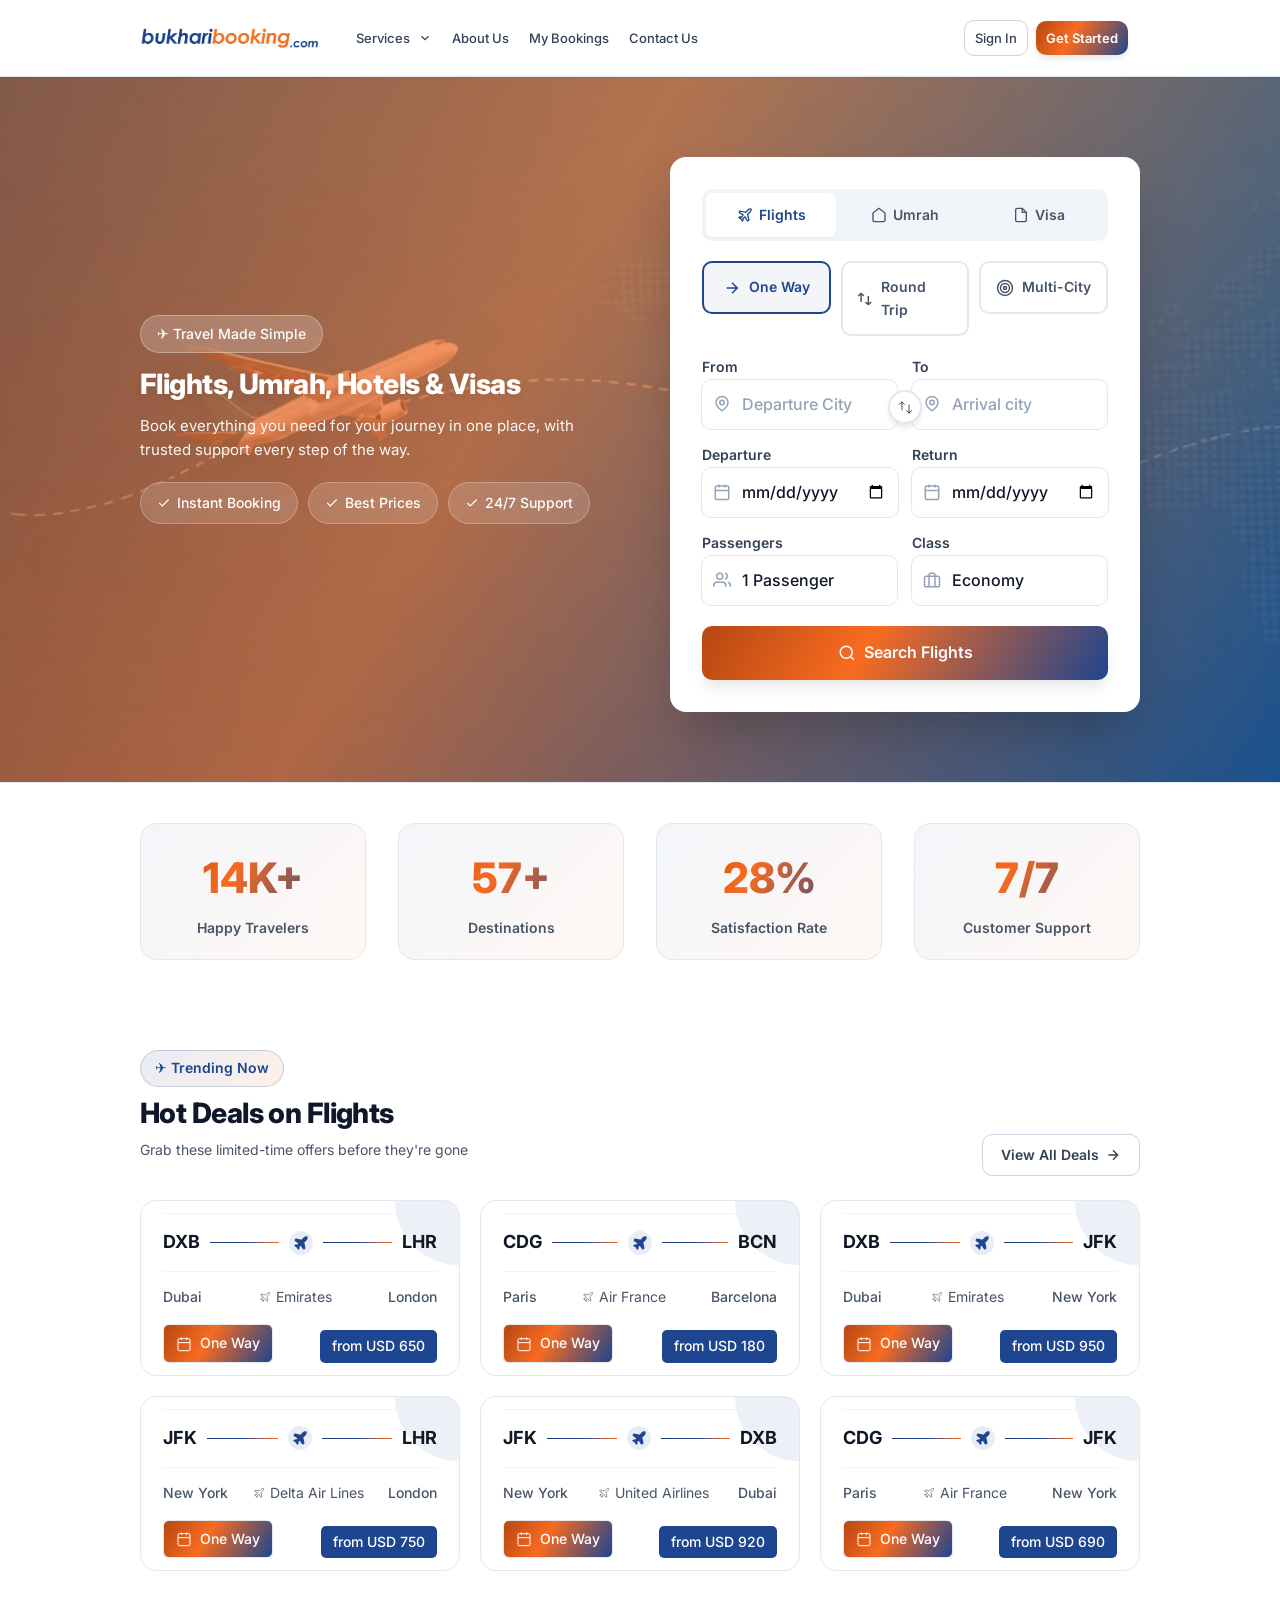
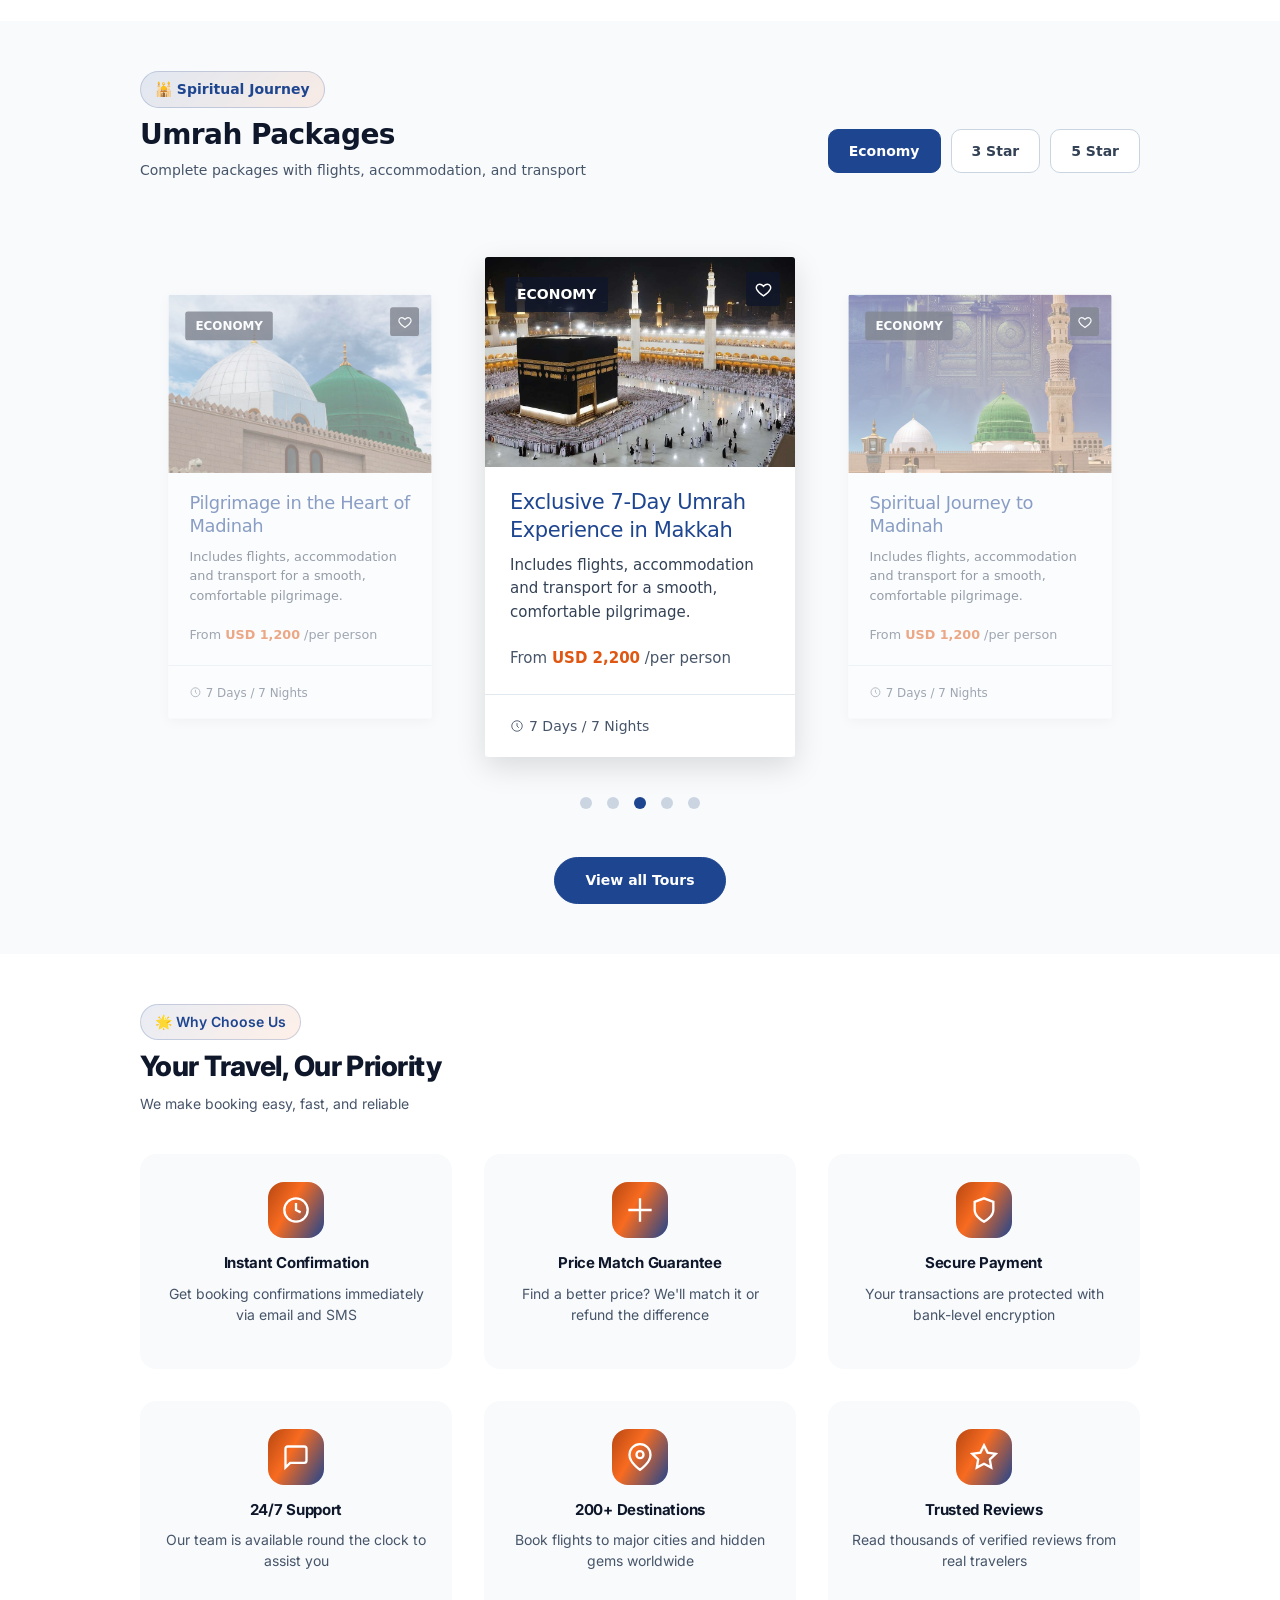
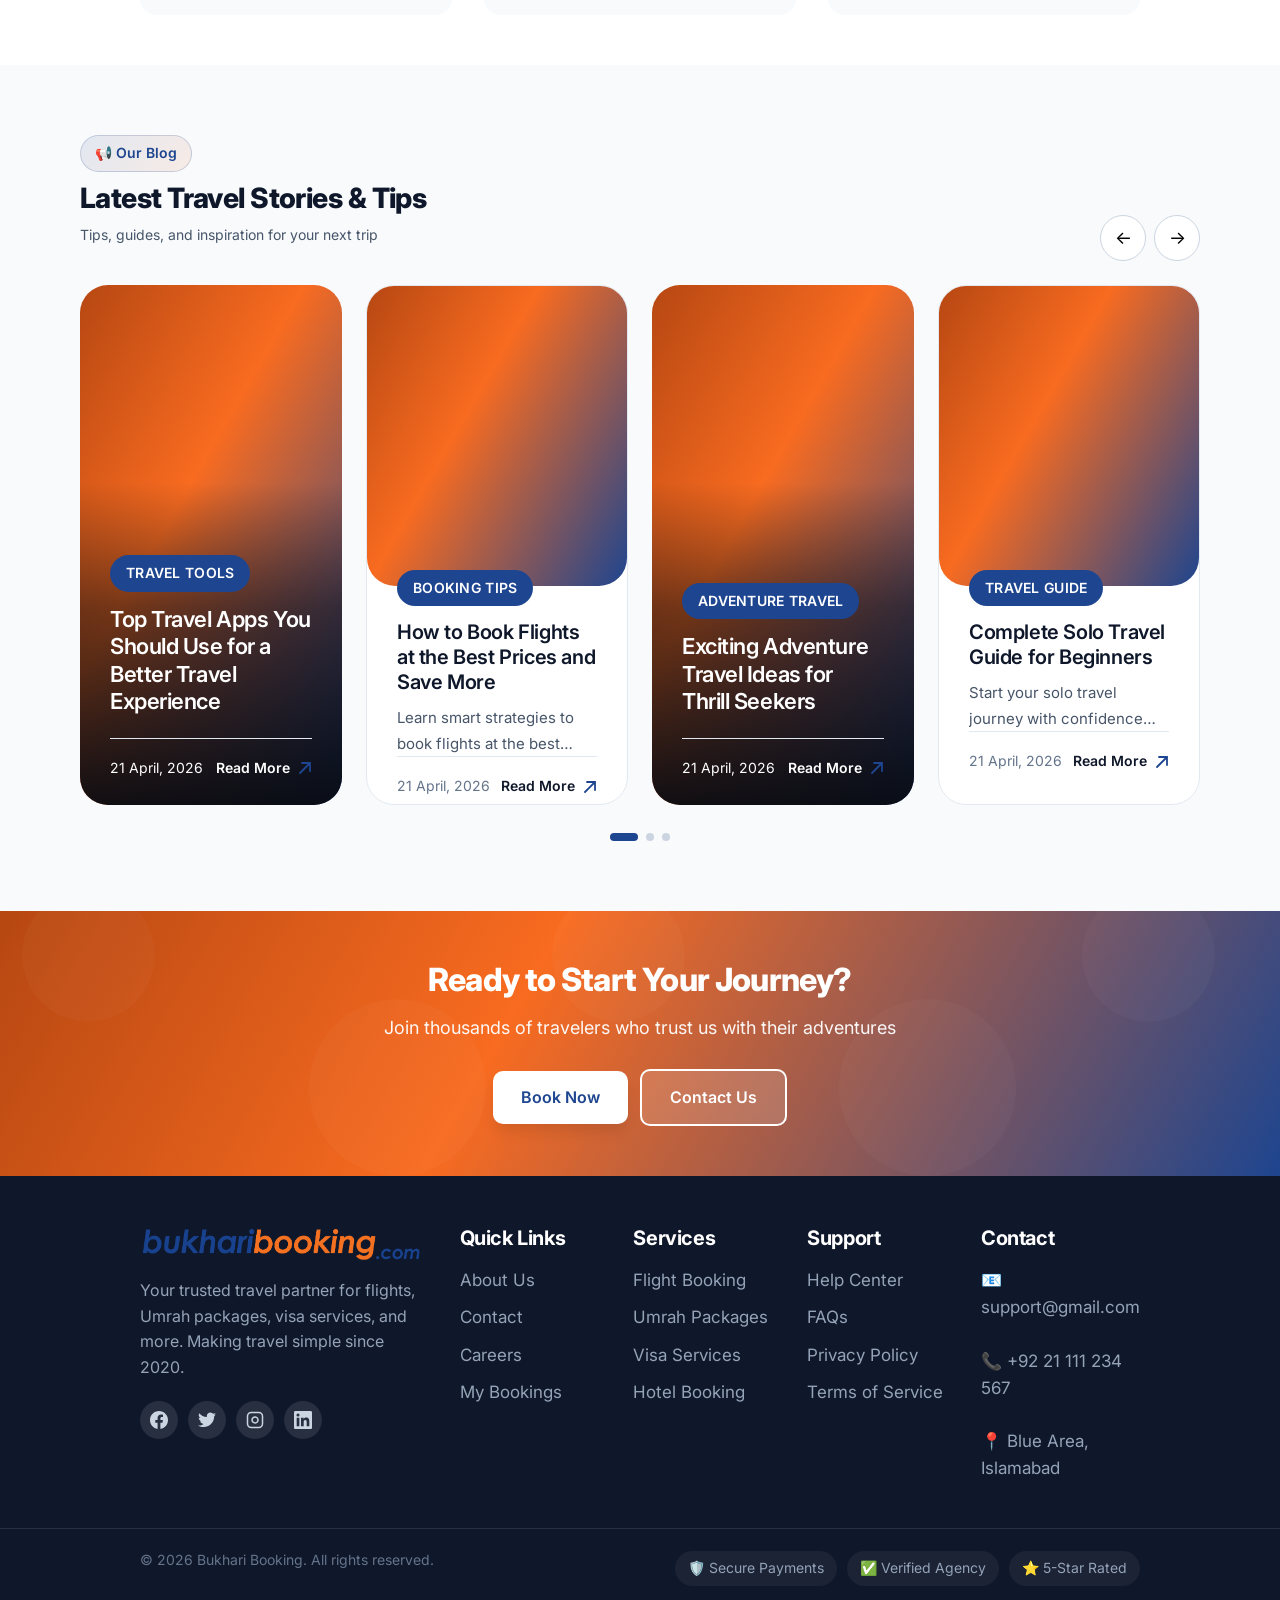
==== commit c09b2f88: "updated color theme file structure" ====
--- a/index.html
+++ b/index.html
@@ -12,6 +12,7 @@
       href="https://cdn.jsdelivr.net/npm/bootstrap@5.3.3/dist/css/bootstrap.min.css"
       rel="stylesheet"
     />
+    <link rel="stylesheet" href="/css/tokens.css" />
     <link rel="stylesheet" href="/css/styles.css" />
     <link rel="stylesheet" href="/css/pages.css" />
     <link rel="stylesheet" href="/css/typography.css" />
@@ -21,117 +22,118 @@
     <div class="main-page">
       <!-- ========================================== NAVIGATION BAR START ========================================== -->
       <nav class="navbar">
-        <div class="navbar-container">
-          <div class="navbar-brand">
-            <a href="#" class="brand-logo">
-              <img
-                src="/images/smart_moves_solutions.png"
-                alt="Smart Moves Logo"
-                style="height: 30px; width: auto"
-              />
-            </a>
-          </div>
-
-          <div class="navbar-menu" id="navbarMenu">
-            <details class="nav-dropdown">
-              <summary class="nav-item nav-dropdown-trigger">
-                Services
-                <svg viewBox="0 0 24 24" fill="none" stroke="currentColor" stroke-width="2" aria-hidden="true">
-                  <path d="m6 9 6 6 6-6" />
-                </svg>
-              </summary>
-              <div class="nav-dropdown-menu">
-                <a href="/index.html#bookingForm" class="nav-item nav-dropdown-link">
-                  <svg
-                    viewBox="0 0 24 24"
-                    fill="none"
-                    stroke="currentColor"
-                    stroke-width="2"
-                  >
-                    <circle cx="12" cy="12" r="10" />
-                    <path
-                      d="M2 12h20M12 2a15.3 15.3 0 0 1 4 10 15.3 15.3 0 0 1-4 10 15.3 15.3 0 0 1-4-10 15.3 15.3 0 0 1 4-10z"
-                    />
-                  </svg>
-                  Destinations
-                </a>
-                <a href="/index.html#bookingForm" class="nav-item nav-dropdown-link">
-                  <svg
-                    viewBox="0 0 24 24"
-                    fill="none"
-                    stroke="currentColor"
-                    stroke-width="2"
-                  >
-                    <path
-                      d="M17.8 19.2 16 11l3.5-3.5C21 6 21.5 4 21 3c-1-.5-3 0-4.5 1.5L13 8 4.8 6.2c-.5-.1-.9.1-1.1.5l-.3.5c-.2.5-.1 1 .3 1.3L9 12l-2 3H4l-1 1 3 2 2 3 1-1v-3l3-2 3.5 5.3c.3.4.8.5 1.3.3l.5-.2c.4-.3.6-.7.5-1.2z"
-                    />
-                  </svg>
-                  Flights
-                </a>
-                <a href="/index.html#bookingForm" class="nav-item nav-dropdown-link">
-                  <svg
-                    viewBox="0 0 24 24"
-                    fill="none"
-                    stroke="currentColor"
-                    stroke-width="2"
-                  >
-                    <path d="M3 9l9-7 9 7v11a2 2 0 0 1-2 2H5a2 2 0 0 1-2-2z" />
-                  </svg>
-                  Umrah
-                </a>
-                <a href="/index.html#bookingForm" class="nav-item nav-dropdown-link">
-                  <svg
-                    viewBox="0 0 24 24"
-                    fill="none"
-                    stroke="currentColor"
-                    stroke-width="2"
-                  >
-                    <rect x="2" y="7" width="20" height="14" rx="2" />
-                    <path d="M16 21V5a2 2 0 0 0-2-2h-4a2 2 0 0 0-2 2v16" />
-                  </svg>
-                  Hotels
-                </a>
-                <a href="/index.html#bookingForm" class="nav-item nav-dropdown-link">
-                  <svg
-                    viewBox="0 0 24 24"
-                    fill="none"
-                    stroke="currentColor"
-                    stroke-width="2"
-                  >
-                    <path
-                      d="M14 2H6a2 2 0 0 0-2 2v16a2 2 0 0 0 2 2h12a2 2 0 0 0 2-2V8z"
-                    />
-                    <polyline points="14 2 14 8 20 8" />
-                  </svg>
-                  Visa
+            <div class="navbar-container">
+              <div class="navbar-brand">
+                <a href="/index.html" class="brand-logo">
+                  <img
+                    src="/images/bukhari-booking-logo.png"
+                    alt="Bukhari Booking"
+                    class="brand-logo-image"
+                  />
                 </a>
               </div>
-            </details>
-              <a href="/about-us.html" class="nav-item">About Us</a>
-          <a href="/my-bookings.html" class="nav-item">My Bookings</a>
-          <a href="/contact-us.html" class="nav-item">Contact Us</a>
-            <div class="navbar-menu-actions">
-              <button type="button" class="nav-btn-outline" data-auth="login">Sign In</button>
-              <button type="button" class="nav-btn-primary" data-auth="signup">Get Started</button>
+
+              <div class="navbar-menu" id="navbarMenu">
+                <details class="nav-dropdown">
+                  <summary class="nav-item nav-dropdown-trigger">
+                    Services
+                    <svg viewBox="0 0 24 24" fill="none" stroke="currentColor" stroke-width="2" aria-hidden="true">
+                      <path d="m6 9 6 6 6-6" />
+                    </svg>
+                  </summary>
+                  <div class="nav-dropdown-menu">
+                    <a href="/index.html#bookingForm" class="nav-item nav-dropdown-link">
+                      <svg
+                        viewBox="0 0 24 24"
+                        fill="none"
+                        stroke="currentColor"
+                        stroke-width="2"
+                      >
+                        <circle cx="12" cy="12" r="10" />
+                        <path
+                          d="M2 12h20M12 2a15.3 15.3 0 0 1 4 10 15.3 15.3 0 0 1-4 10 15.3 15.3 0 0 1-4-10 15.3 15.3 0 0 1 4-10z"
+                        />
+                      </svg>
+                      Destinations
+                    </a>
+                    <a href="/index.html#bookingForm" class="nav-item nav-dropdown-link">
+                      <svg
+                        viewBox="0 0 24 24"
+                        fill="none"
+                        stroke="currentColor"
+                        stroke-width="2"
+                      >
+                        <path
+                          d="M17.8 19.2 16 11l3.5-3.5C21 6 21.5 4 21 3c-1-.5-3 0-4.5 1.5L13 8 4.8 6.2c-.5-.1-.9.1-1.1.5l-.3.5c-.2.5-.1 1 .3 1.3L9 12l-2 3H4l-1 1 3 2 2 3 1-1v-3l3-2 3.5 5.3c.3.4.8.5 1.3.3l.5-.2c.4-.3.6-.7.5-1.2z"
+                        />
+                      </svg>
+                      Flights
+                    </a>
+                    <a href="/index.html#bookingForm" class="nav-item nav-dropdown-link">
+                      <svg
+                        viewBox="0 0 24 24"
+                        fill="none"
+                        stroke="currentColor"
+                        stroke-width="2"
+                      >
+                        <path d="M3 9l9-7 9 7v11a2 2 0 0 1-2 2H5a2 2 0 0 1-2-2z" />
+                      </svg>
+                      Umrah
+                    </a>
+                    <a href="/index.html#bookingForm" class="nav-item nav-dropdown-link">
+                      <svg
+                        viewBox="0 0 24 24"
+                        fill="none"
+                        stroke="currentColor"
+                        stroke-width="2"
+                      >
+                        <rect x="2" y="7" width="20" height="14" rx="2" />
+                        <path d="M16 21V5a2 2 0 0 0-2-2h-4a2 2 0 0 0-2 2v16" />
+                      </svg>
+                      Hotels
+                    </a>
+                    <a href="/index.html#bookingForm" class="nav-item nav-dropdown-link">
+                      <svg
+                        viewBox="0 0 24 24"
+                        fill="none"
+                        stroke="currentColor"
+                        stroke-width="2"
+                      >
+                        <path
+                          d="M14 2H6a2 2 0 0 0-2 2v16a2 2 0 0 0 2 2h12a2 2 0 0 0 2-2V8z"
+                        />
+                        <polyline points="14 2 14 8 20 8" />
+                      </svg>
+                      Visa
+                    </a>
+                  </div>
+                </details>
+                <a href="/about-us.html" class="nav-item">About Us</a>
+                <a href="/my-bookings.html" class="nav-item">My Bookings</a>
+                <a href="/contact-us.html" class="nav-item">Contact Us</a>
+           
+                <div class="navbar-menu-actions">
+                  <button type="button" class="nav-btn-outline" data-auth="login">Sign In</button>
+                  <button type="button" class="nav-btn-primary" data-auth="signup">Get Started</button>
+                </div>
+              </div>
+
+              <div class="navbar-actions">
+                <button
+                  class="mobile-toggle"
+                  type="button"
+                  data-nav-toggle
+                  aria-controls="navbarMenu"
+                  aria-expanded="false"
+                  aria-label="Toggle menu"
+                >
+                  <span></span>
+                  <span></span>
+                  <span></span>
+                </button>
+              </div>
             </div>
-          </div>
-
-          <div class="navbar-actions">
-            <button
-              class="mobile-toggle"
-              type="button"
-              onclick="toggleMobileNav()"
-              aria-label="Toggle menu"
-              aria-controls="navbarMenu"
-              aria-expanded="false"
-            >
-              <span></span>
-              <span></span>
-              <span></span>
-            </button>
-          </div>
-        </div>
-      </nav>
+          </nav>
       <!-- ========================================== NAVIGATION BAR END ========================================== -->
 
       <!-- ========================================== HERO BANNER START========================================== -->
@@ -188,7 +190,7 @@
                 <button
                   class="tab-btn active"
                   data-tab="flights"
-                  onclick="switchTab('flights')"
+                  data-action="switchTab" data-action-args='["flights"]'
                 >
                   <svg
                     viewBox="0 0 24 24"
@@ -205,7 +207,7 @@
                 <button
                   class="tab-btn"
                   data-tab="umrah"
-                  onclick="switchTab('umrah')"
+                  data-action="switchTab" data-action-args='["umrah"]'
                 >
                   <svg
                     viewBox="0 0 24 24"
@@ -220,7 +222,7 @@
                 <button
                   class="tab-btn"
                   data-tab="visa"
-                  onclick="switchTab('visa')"
+                  data-action="switchTab" data-action-args='["visa"]'
                 >
                   <svg
                     viewBox="0 0 24 24"
@@ -242,7 +244,7 @@
                 <div class="tab-panel active" id="panel-flights">
                   <form
                     id="flightSearchForm"
-                    onsubmit="return handleFlightSearch(event);"
+                    data-action="handleFlightSearch" data-action-event="submit" data-action-args='["$event"]'
                   >
                     <div class="alert" id="searchAlert"></div>
 
@@ -253,7 +255,7 @@
                           name="tripType"
                           value="oneway"
                           checked
-                          onclick="setTripType('oneway', this)"
+                          data-action="setTripType" data-action-args='["oneway", "$element"]'
                         />
                         <span class="radio-content">
                           <svg
@@ -272,7 +274,7 @@
                           type="radio"
                           name="tripType"
                           value="roundtrip"
-                          onclick="setTripType('roundtrip', this)"
+                          data-action="setTripType" data-action-args='["roundtrip", "$element"]'
                         />
                         <span class="radio-content">
                           <svg
@@ -293,7 +295,7 @@
                           type="radio"
                           name="tripType"
                           value="multicity"
-                          onclick="setTripType('multicity', this)"
+                          data-action="setTripType" data-action-args='["multicity", "$element"]'
                         />
                         <span class="radio-content">
                           <svg
@@ -317,7 +319,7 @@
 
                         <div
                           class="input-wrapper"
-                          onclick="openAirportPanel('from')"
+                          data-action="openAirportPanel" data-action-args='["from"]'
                         >
                           <svg
                             class="input-icon"
@@ -344,7 +346,7 @@
                             <button
                               type="button"
                               class="close-btn"
-                              onclick="closeAirportPanel('from')"
+                              data-action="closeAirportPanel" data-action-args='["from"]'
                             >
                               ×
                             </button>
@@ -354,7 +356,7 @@
                             id="fromQuery"
                             class="search-input"
                             placeholder="Search..."
-                            oninput="searchAirport('from')"
+                            data-action="searchAirport" data-action-event="input" data-action-args='["from"]'
                           />
                           <div id="fromResults" class="results-list"></div>
                         </div>
@@ -363,14 +365,14 @@
                       <button
                         type="button"
                         class="swap-button"
-                        onclick="swapCities()"
+                        data-action="swapCities" data-action-args='[]'
                       >
                         <svg
                           viewBox="0 0 24 24"
                           fill="none"
                           stroke="currentColor"
                           stroke-width="1"
-                          style="width: 17px; height: 17px"
+                          class="u-icon-17"
                         >
                           <path
                             d="M7 16V4m0 0L3 8m4-4l4 4M17 8v12m0 0l4-4m-4 4l-4-4"
@@ -382,7 +384,7 @@
                         <label class="input-label">To</label>
                         <div
                           class="input-wrapper"
-                          onclick="openAirportPanel('to')"
+                          data-action="openAirportPanel" data-action-args='["to"]'
                         >
                           <svg
                             class="input-icon"
@@ -409,7 +411,7 @@
                             <button
                               type="button"
                               class="close-btn"
-                              onclick="closeAirportPanel('to')"
+                              data-action="closeAirportPanel" data-action-args='["to"]'
                             >
                               ×
                             </button>
@@ -419,7 +421,7 @@
                             id="toQuery"
                             class="search-input"
                             placeholder="Search..."
-                            oninput="searchAirport('to')"
+                            data-action="searchAirport" data-action-event="input" data-action-args='["to"]'
                           />
                           <div id="toResults" class="results-list"></div>
                         </div>
@@ -445,9 +447,9 @@
                       </div>
 
                       <div
-                        class="input-group"
+                        class="input-group u-hidden"
                         id="returnCol"
-                        style="display: none"
+
                       >
                         <label class="input-label">Return</label>
                         <div class="input-wrapper">
@@ -472,7 +474,7 @@
                         <div
                           class="input-wrapper"
                           id="paxTrigger"
-                          onclick="togglePassengerPanel()"
+                          data-action="togglePassengerPanel" data-action-args='[]'
                         >
                           <svg
                             class="input-icon"
@@ -502,7 +504,7 @@
                             <button
                               type="button"
                               class="close-btn"
-                              onclick="togglePassengerPanel()"
+                              data-action="togglePassengerPanel" data-action-args='[]'
                             >
                               ×
                             </button>
@@ -516,14 +518,14 @@
                               <div class="counter">
                                 <button
                                   type="button"
-                                  onclick="changePax('adults', -1)"
+                                  data-action="changePax" data-action-args='["adults", -1]'
                                 >
                                   −
                                 </button>
                                 <span id="countAdults">1</span>
                                 <button
                                   type="button"
-                                  onclick="changePax('adults', 1)"
+                                  data-action="changePax" data-action-args='["adults", 1]'
                                 >
                                   +
                                 </button>
@@ -537,14 +539,14 @@
                               <div class="counter">
                                 <button
                                   type="button"
-                                  onclick="changePax('children', -1)"
+                                  data-action="changePax" data-action-args='["children", -1]'
                                 >
                                   −
                                 </button>
                                 <span id="countChildren">0</span>
                                 <button
                                   type="button"
-                                  onclick="changePax('children', 1)"
+                                  data-action="changePax" data-action-args='["children", 1]'
                                 >
                                   +
                                 </button>
@@ -558,14 +560,14 @@
                               <div class="counter">
                                 <button
                                   type="button"
-                                  onclick="changePax('infants', -1)"
+                                  data-action="changePax" data-action-args='["infants", -1]'
                                 >
                                   −
                                 </button>
                                 <span id="countInfants">0</span>
                                 <button
                                   type="button"
-                                  onclick="changePax('infants', 1)"
+                                  data-action="changePax" data-action-args='["infants", 1]'
                                 >
                                   +
                                 </button>
@@ -580,7 +582,7 @@
                         <div
                           class="input-wrapper"
                           id="cabinTrigger"
-                          onclick="toggleCabinMenu()"
+                          data-action="toggleCabinMenu" data-action-args='[]'
                         >
                           <svg
                             class="input-icon"
@@ -607,24 +609,24 @@
                             <button
                               type="button"
                               class="close-btn"
-                              onclick="toggleCabinMenu()"
+                              data-action="toggleCabinMenu" data-action-args='[]'
                             >
                               ×
                             </button>
                           </div>
                           <div
                             class="option-item"
-                            onclick="setCabin('Economy')"
+                            data-action="setCabin" data-action-args='["Economy"]'
                           >
                             Economy
                           </div>
                           <div
                             class="option-item"
-                            onclick="setCabin('Business')"
+                            data-action="setCabin" data-action-args='["Business"]'
                           >
                             Business
                           </div>
-                          <div class="option-item" onclick="setCabin('First')">
+                          <div class="option-item" data-action="setCabin" data-action-args='["First"]'>
                             First Class
                           </div>
                         </div>
@@ -639,7 +641,7 @@
                           <button
                             type="button"
                             class="add-flight-btn"
-                            onclick="addMultiCityLeg()"
+                            data-action="addMultiCityLeg" data-action-args='[]'
                           >
                             + Add flight
                           </button>
@@ -651,7 +653,7 @@
                           <button
                             type="button"
                             class="remove-flight-btn"
-                            onclick="removeMultiCityLeg(this)"
+                            data-action="removeMultiCityLeg" data-action-args='["$element"]'
                             aria-label="Remove flight 2"
                           >
                             Remove
@@ -662,7 +664,7 @@
                             <span>From</span>
                             <div
                               class="input-wrapper"
-                              onclick="openAirportPanel('multiCity2From')"
+                              data-action="openAirportPanel" data-action-args='["multiCity2From"]'
                             >
                               <svg
                                 class="input-icon"
@@ -693,7 +695,7 @@
                                   type="button"
                                   class="close-btn"
                                   aria-label="Close airport list"
-                                  onclick="closeAirportPanel('multiCity2From')"
+                                  data-action="closeAirportPanel" data-action-args='["multiCity2From"]'
                                 >
                                   ×
                                 </button>
@@ -703,7 +705,7 @@
                                 class="search-input"
                                 type="text"
                                 placeholder="Search airports..."
-                                oninput="searchAirport('multiCity2From')"
+                                data-action="searchAirport" data-action-event="input" data-action-args='["multiCity2From"]'
                               />
                               <div
                                 id="multiCity2FromResults"
@@ -715,7 +717,7 @@
                             <span>To</span>
                             <div
                               class="input-wrapper"
-                              onclick="openAirportPanel('multiCity2To')"
+                              data-action="openAirportPanel" data-action-args='["multiCity2To"]'
                             >
                               <svg
                                 class="input-icon"
@@ -743,7 +745,7 @@
                                   type="button"
                                   class="close-btn"
                                   aria-label="Close airport list"
-                                  onclick="closeAirportPanel('multiCity2To')"
+                                  data-action="closeAirportPanel" data-action-args='["multiCity2To"]'
                                 >
                                   ×
                                 </button>
@@ -753,7 +755,7 @@
                                 class="search-input"
                                 type="text"
                                 placeholder="Search airports..."
-                                oninput="searchAirport('multiCity2To')"
+                                data-action="searchAirport" data-action-event="input" data-action-args='["multiCity2To"]'
                               />
                               <div
                                 id="multiCity2ToResults"
@@ -790,7 +792,7 @@
 
                 <!-- UMRAH TAB -->
                 <div class="tab-panel" id="panel-umrah">
-                  <form onsubmit="return handleModeSearch(event, 'Umrah');">
+                  <form data-action="handleModeSearch" data-action-event="submit" data-action-args='["$event", "Umrah"]'>
                     <div class="search-grid">
                       <div class="input-group">
                         <label class="input-label">Destination</label>
@@ -857,7 +859,7 @@
                         <label class="input-label">Package Type</label>
                         <div
                           class="input-wrapper"
-                          onclick="toggleUmrahTypeMenu(event)"
+                          data-action="toggleUmrahTypeMenu" data-action-args='["$event"]'
                         >
                           <svg
                             class="input-icon"
@@ -883,26 +885,26 @@
                             <button
                               type="button"
                               class="close-btn"
-                              onclick="toggleUmrahTypeMenu()"
+                              data-action="toggleUmrahTypeMenu" data-action-args='[]'
                             >
                               ×
                             </button>
                           </div>
                           <div
                             class="option-item"
-                            onclick="setUmrahType('Economy', this)"
+                            data-action="setUmrahType" data-action-args='["Economy", "$element"]'
                           >
                             Economy
                           </div>
                           <div
                             class="option-item"
-                            onclick="setUmrahType('3 Star', this)"
+                            data-action="setUmrahType" data-action-args='["3 Star", "$element"]'
                           >
                             3 Star
                           </div>
                           <div
                             class="option-item"
-                            onclick="setUmrahType('5 Star', this)"
+                            data-action="setUmrahType" data-action-args='["5 Star", "$element"]'
                           >
                             5 Star
                           </div>
@@ -913,7 +915,7 @@
                         <label class="input-label">Services</label>
                         <div
                           class="input-wrapper"
-                          onclick="toggleUmrahServicesMenu(event)"
+                          data-action="toggleUmrahServicesMenu" data-action-args='["$event"]'
                         >
                           <svg
                             class="input-icon"
@@ -934,14 +936,13 @@
                         <div
                           class="dropdown-panel services-panel"
                           id="umrahServicesMenu"
-                          onclick="event.stopPropagation()"
                         >
                           <div class="panel-header">
                             <span>Select Services</span>
                             <button
                               type="button"
                               class="close-btn"
-                              onclick="toggleUmrahServicesMenu()"
+                              data-action="toggleUmrahServicesMenu" data-action-args='[]'
                             >
                               ×
                             </button>
@@ -952,7 +953,7 @@
                               name="umrahService"
                               value="Flights"
                               checked
-                              onchange="updateUmrahServices()"
+                              data-action="updateUmrahServices" data-action-event="change" data-action-args='[]'
                             />
                             <span>Flights</span>
                           </label>
@@ -962,7 +963,7 @@
                               name="umrahService"
                               value="Hotel"
                               checked
-                              onchange="updateUmrahServices()"
+                              data-action="updateUmrahServices" data-action-event="change" data-action-args='[]'
                             />
                             <span>Hotel</span>
                           </label>
@@ -972,7 +973,7 @@
                               name="umrahService"
                               value="Transport"
                               checked
-                              onchange="updateUmrahServices()"
+                              data-action="updateUmrahServices" data-action-event="change" data-action-args='[]'
                             />
                             <span>Transport</span>
                           </label>
@@ -997,13 +998,13 @@
 
                 <!-- VISA TAB -->
                 <div class="tab-panel" id="panel-visa">
-                  <form onsubmit="return handleModeSearch(event, 'Visa');">
+                  <form data-action="handleModeSearch" data-action-event="submit" data-action-args='["$event", "Visa"]'>
                     <div class="search-grid">
                       <div class="input-group">
                         <label class="input-label">From</label>
                         <div
                           class="input-wrapper"
-                          onclick="toggleVisaDropdown('visaFrom', event)"
+                          data-action="toggleVisaDropdown" data-action-args='["visaFrom", "$event"]'
                         >
                           <svg
                             class="input-icon"
@@ -1027,42 +1028,32 @@
                             <button
                               type="button"
                               class="close-btn"
-                              onclick="toggleVisaDropdown('visaFrom')"
+                              data-action="toggleVisaDropdown" data-action-args='["visaFrom"]'
                             >
                               ×
                             </button>
                           </div>
                           <div
                             class="option-item"
-                            onclick="setVisaVal('visaFrom', 'Pakistan', this)"
+                            data-action="setVisaVal" data-action-args='["visaFrom", "Pakistan", "$element"]'
                           >
                             Pakistan
                           </div>
                           <div
                             class="option-item"
-                            onclick="
-                              setVisaVal(
-                                'visaFrom',
-                                'United Arab Emirates',
-                                this,
-                              )
-                            "
+                            data-action="setVisaVal" data-action-args='["visaFrom", "United Arab Emirates", "$element"]'
                           >
                             UAE
                           </div>
                           <div
                             class="option-item"
-                            onclick="
-                              setVisaVal('visaFrom', 'United Kingdom', this)
-                            "
+                            data-action="setVisaVal" data-action-args='["visaFrom", "United Kingdom", "$element"]'
                           >
                             UK
                           </div>
                           <div
                             class="option-item"
-                            onclick="
-                              setVisaVal('visaFrom', 'United States', this)
-                            "
+                            data-action="setVisaVal" data-action-args='["visaFrom", "United States", "$element"]'
                           >
                             USA
                           </div>
@@ -1073,7 +1064,7 @@
                         <label class="input-label">To</label>
                         <div
                           class="input-wrapper"
-                          onclick="toggleVisaDropdown('visaTo', event)"
+                          data-action="toggleVisaDropdown" data-action-args='["visaTo", "$event"]'
                         >
                           <svg
                             class="input-icon"
@@ -1097,30 +1088,26 @@
                             <button
                               type="button"
                               class="close-btn"
-                              onclick="toggleVisaDropdown('visaTo')"
+                              data-action="toggleVisaDropdown" data-action-args='["visaTo"]'
                             >
                               ×
                             </button>
                           </div>
                           <div
                             class="option-item"
-                            onclick="setVisaVal('visaTo', 'Saudi Arabia', this)"
+                            data-action="setVisaVal" data-action-args='["visaTo", "Saudi Arabia", "$element"]'
                           >
                             Saudi Arabia
                           </div>
                           <div
                             class="option-item"
-                            onclick="
-                              setVisaVal('visaTo', 'United Kingdom', this)
-                            "
+                            data-action="setVisaVal" data-action-args='["visaTo", "United Kingdom", "$element"]'
                           >
                             UK
                           </div>
                           <div
                             class="option-item"
-                            onclick="
-                              setVisaVal('visaTo', 'United Arab Emirates', this)
-                            "
+                            data-action="setVisaVal" data-action-args='["visaTo", "United Arab Emirates", "$element"]'
                           >
                             UAE
                           </div>
@@ -1150,7 +1137,7 @@
                         <label class="input-label">Visa Type</label>
                         <div
                           class="input-wrapper"
-                          onclick="toggleVisaDropdown('visaType', event)"
+                          data-action="toggleVisaDropdown" data-action-args='["visaType", "$event"]'
                         >
                           <svg
                             class="input-icon"
@@ -1176,24 +1163,20 @@
                             <button
                               type="button"
                               class="close-btn"
-                              onclick="toggleVisaDropdown('visaType')"
+                              data-action="toggleVisaDropdown" data-action-args='["visaType"]'
                             >
                               ×
                             </button>
                           </div>
                           <div
                             class="option-item"
-                            onclick="
-                              setVisaVal('visaType', 'Tourist Visa', this)
-                            "
+                            data-action="setVisaVal" data-action-args='["visaType", "Tourist Visa", "$element"]'
                           >
                             Tourist
                           </div>
                           <div
                             class="option-item"
-                            onclick="
-                              setVisaVal('visaType', 'Business Visa', this)
-                            "
+                            data-action="setVisaVal" data-action-args='["visaType", "Business Visa", "$element"]'
                           >
                             Business
                           </div>
@@ -1204,7 +1187,7 @@
                         <label class="input-label">Processing</label>
                         <div
                           class="input-wrapper"
-                          onclick="toggleVisaDropdown('visaSpeed', event)"
+                          data-action="toggleVisaDropdown" data-action-args='["visaSpeed", "$event"]'
                         >
                           <svg
                             class="input-icon"
@@ -1229,20 +1212,20 @@
                             <button
                               type="button"
                               class="close-btn"
-                              onclick="toggleVisaDropdown('visaSpeed')"
+                              data-action="toggleVisaDropdown" data-action-args='["visaSpeed"]'
                             >
                               ×
                             </button>
                           </div>
                           <div
                             class="option-item"
-                            onclick="setVisaVal('visaSpeed', 'Standard', this)"
+                            data-action="setVisaVal" data-action-args='["visaSpeed", "Standard", "$element"]'
                           >
                             Standard
                           </div>
                           <div
                             class="option-item"
-                            onclick="setVisaVal('visaSpeed', 'Express', this)"
+                            data-action="setVisaVal" data-action-args='["visaSpeed", "Express", "$element"]'
                           >
                             Express
                           </div>
@@ -1253,7 +1236,7 @@
                         <label class="input-label">Travelers</label>
                         <div
                           class="input-wrapper"
-                          onclick="toggleVisaDropdown('visaPax', event)"
+                          data-action="toggleVisaDropdown" data-action-args='["visaPax", "$event"]'
                         >
                           <svg
                             class="input-icon"
@@ -1277,14 +1260,13 @@
                         <div
                           class="dropdown-panel"
                           id="visaPaxMenu"
-                          onclick="event.stopPropagation()"
                         >
                           <div class="panel-header">
                             <span>Travelers</span>
                             <button
                               type="button"
                               class="close-btn"
-                              onclick="toggleVisaDropdown('visaPax')"
+                              data-action="toggleVisaDropdown" data-action-args='["visaPax"]'
                             >
                               ×
                             </button>
@@ -1296,14 +1278,14 @@
                             <div class="counter">
                               <button
                                 type="button"
-                                onclick="changeVisaTravelers(-1)"
+                                data-action="changeVisaTravelers" data-action-args='[-1]'
                               >
                                 −
                               </button>
                               <span id="countVisaTravelers">1</span>
                               <button
                                 type="button"
-                                onclick="changeVisaTravelers(1)"
+                                data-action="changeVisaTravelers" data-action-args='[1]'
                               >
                                 +
                               </button>
@@ -1567,110 +1549,110 @@
 
       <!-- ========================================== FOOTER START ========================================== -->
       <footer class="footer">
-        <div class="footer-top">
-          <div class="footer-grid">
-            <div class="footer-col-large">
-              <img
-                src="images/smart_moves_solutions.png"
-                alt="Logo"
-                class="footer-logo"
-              />
-              <p class="footer-about">
-                Your trusted travel partner for flights, Umrah packages, visa
-                services, and more. Making travel simple since 2020.
-              </p>
-              <div class="social-links">
-                <a href="#" aria-label="Facebook">
-                  <svg viewBox="0 0 24 24" fill="currentColor">
-                    <path
-                      d="M24 12.07C24 5.4 18.63 0 12 0S0 5.4 0 12.07C0 18.1 4.39 23.1 10.12 24v-8.44H7.08v-3.49h3.04V9.41c0-3.02 1.79-4.7 4.53-4.7 1.31 0 2.68.24 2.68.24v2.97h-1.51c-1.49 0-1.95.93-1.95 1.89v2.26h3.33l-.53 3.49h-2.8V24C19.61 23.1 24 18.1 24 12.07z"
-                    />
-                  </svg>
-                </a>
-                <a href="#" aria-label="Twitter">
-                  <svg viewBox="0 0 24 24" fill="currentColor">
-                    <path
-                      d="M23.95 4.57a10 10 0 0 1-2.83.78 4.94 4.94 0 0 0 2.17-2.73c-.95.56-2 .96-3.13 1.18A4.92 4.92 0 0 0 16.62 2c-2.72 0-4.92 2.2-4.92 4.92 0 .39.04.76.13 1.12-4.09-.2-7.72-2.16-10.15-5.14-.42.73-.67 1.58-.67 2.48 0 1.71.87 3.21 2.19 4.09-.81-.03-1.57-.25-2.23-.62v.06c0 2.39 1.7 4.38 3.95 4.83-.41.11-.85.17-1.29.17-.32 0-.63-.03-.93-.08.63 1.95 2.44 3.37 4.6 3.41-1.68 1.32-3.8 2.11-6.1 2.11-.4 0-.79-.02-1.17-.07 2.18 1.4 4.77 2.21 7.55 2.21 9.05 0 14-7.5 14-14 0-.21 0-.42-.02-.63.96-.69 1.8-1.56 2.46-2.55z"
-                    />
-                  </svg>
-                </a>
-                <a href="#" aria-label="Instagram">
-                  <svg
-                    viewBox="0 0 24 24"
-                    fill="none"
-                    stroke="currentColor"
-                    stroke-width="2"
-                  >
-                    <rect x="2" y="2" width="20" height="20" rx="5" />
-                    <path d="M16 11.37A4 4 0 1 1 12.63 8 4 4 0 0 1 16 11.37z" />
-                    <line x1="17.5" y1="6.5" x2="17.51" y2="6.5" />
-                  </svg>
-                </a>
-                <a href="#" aria-label="LinkedIn">
-                  <svg viewBox="0 0 24 24" fill="currentColor">
-                    <path
-                      d="M20.45 20.45h-3.55v-5.57c0-1.33-.02-3.04-1.85-3.04-1.85 0-2.13 1.45-2.13 2.94v5.67H9.36V9h3.41v1.56h.05c.47-.9 1.63-1.85 3.36-1.85 3.6 0 4.26 2.37 4.26 5.45v6.29zM5.34 7.43a2.06 2.06 0 1 1 0-4.12 2.06 2.06 0 0 1 0 4.12zM7.12 20.45H3.56V9h3.56v11.45zM22.22 0H1.77C.79 0 0 .77 0 1.72v20.56C0 23.23.79 24 1.77 24h20.45c.98 0 1.78-.77 1.78-1.72V1.72C24 .77 23.2 0 22.22 0z"
-                    />
-                  </svg>
-                </a>
+            <div class="footer-top">
+              <div class="footer-grid">
+                <div class="footer-col-large">
+                  <img
+                    src="/images/bukhari-booking-logo.png"
+                    alt="Bukhari Booking"
+                    class="footer-logo"
+                  />
+                  <p class="footer-about">
+                    Your trusted travel partner for flights, Umrah packages, visa
+                    services, and more. Making travel simple since 2020.
+                  </p>
+                  <div class="social-links">
+                    <a href="#" aria-label="Facebook">
+                      <svg viewBox="0 0 24 24" fill="currentColor">
+                        <path
+                          d="M24 12.07C24 5.4 18.63 0 12 0S0 5.4 0 12.07C0 18.1 4.39 23.1 10.12 24v-8.44H7.08v-3.49h3.04V9.41c0-3.02 1.79-4.7 4.53-4.7 1.31 0 2.68.24 2.68.24v2.97h-1.51c-1.49 0-1.95.93-1.95 1.89v2.26h3.33l-.53 3.49h-2.8V24C19.61 23.1 24 18.1 24 12.07z"
+                        />
+                      </svg>
+                    </a>
+                    <a href="#" aria-label="Twitter">
+                      <svg viewBox="0 0 24 24" fill="currentColor">
+                        <path
+                          d="M23.95 4.57a10 10 0 0 1-2.83.78 4.94 4.94 0 0 0 2.17-2.73c-.95.56-2 .96-3.13 1.18A4.92 4.92 0 0 0 16.62 2c-2.72 0-4.92 2.2-4.92 4.92 0 .39.04.76.13 1.12-4.09-.2-7.72-2.16-10.15-5.14-.42.73-.67 1.58-.67 2.48 0 1.71.87 3.21 2.19 4.09-.81-.03-1.57-.25-2.23-.62v.06c0 2.39 1.7 4.38 3.95 4.83-.41.11-.85.17-1.29.17-.32 0-.63-.03-.93-.08.63 1.95 2.44 3.37 4.6 3.41-1.68 1.32-3.8 2.11-6.1 2.11-.4 0-.79-.02-1.17-.07 2.18 1.4 4.77 2.21 7.55 2.21 9.05 0 14-7.5 14-14 0-.21 0-.42-.02-.63.96-.69 1.8-1.56 2.46-2.55z"
+                        />
+                      </svg>
+                    </a>
+                    <a href="#" aria-label="Instagram">
+                      <svg
+                        viewBox="0 0 24 24"
+                        fill="none"
+                        stroke="currentColor"
+                        stroke-width="2"
+                      >
+                        <rect x="2" y="2" width="20" height="20" rx="5" />
+                        <path d="M16 11.37A4 4 0 1 1 12.63 8 4 4 0 0 1 16 11.37z" />
+                        <line x1="17.5" y1="6.5" x2="17.51" y2="6.5" />
+                      </svg>
+                    </a>
+                    <a href="#" aria-label="LinkedIn">
+                      <svg viewBox="0 0 24 24" fill="currentColor">
+                        <path
+                          d="M20.45 20.45h-3.55v-5.57c0-1.33-.02-3.04-1.85-3.04-1.85 0-2.13 1.45-2.13 2.94v5.67H9.36V9h3.41v1.56h.05c.47-.9 1.63-1.85 3.36-1.85 3.6 0 4.26 2.37 4.26 5.45v6.29zM5.34 7.43a2.06 2.06 0 1 1 0-4.12 2.06 2.06 0 0 1 0 4.12zM7.12 20.45H3.56V9h3.56v11.45zM22.22 0H1.77C.79 0 0 .77 0 1.72v20.56C0 23.23.79 24 1.77 24h20.45c.98 0 1.78-.77 1.78-1.72V1.72C24 .77 23.2 0 22.22 0z"
+                        />
+                      </svg>
+                    </a>
+                  </div>
+                </div>
+
+                <div class="footer-col">
+                  <h4>Quick Links</h4>
+                  <ul>
+                    <li><a href="/about-us.html">About Us</a></li>
+                    <li><a href="/contact-us.html">Contact</a></li>
+                    <li><a href="/contact-us.html#careers">Careers</a></li>
+                    <li><a href="/my-bookings.html">My Bookings</a></li>
+                  </ul>
+                </div>
+
+                <div class="footer-col">
+                  <h4>Services</h4>
+                  <ul>
+                    <li><a href="/search-flight.html">Flight Booking</a></li>
+                    <li><a href="/index.html">Umrah Packages</a></li>
+                    <li><a href="/index.html">Visa Services</a></li>
+                    <li><a href="/index.html">Hotel Booking</a></li>
+                  </ul>
+                </div>
+
+                <div class="footer-col">
+                  <h4>Support</h4>
+                  <ul>
+                    <li><a href="/contact-us.html#faq">Help Center</a></li>
+                    <li><a href="/contact-us.html#faq">FAQs</a></li>
+                    <li><a href="/contact-us.html">Privacy Policy</a></li>
+                    <li><a href="/contact-us.html">Terms of Service</a></li>
+                  </ul>
+                </div>
+
+                <div class="footer-col">
+                  <h4>Contact</h4>
+                  <div class="contact-info">
+                    <p>📧 support@gmail.com</p>
+                    <p>📞 +92 21 111 234 567</p>
+                    <p>📍 Blue Area, Islamabad</p>
+                  </div>
+                </div>
               </div>
             </div>
 
-            <div class="footer-col">
-              <h4>Quick Links</h4>
-              <ul>
-                <li><a href="#">About Us</a></li>
-                <li><a href="#">Contact</a></li>
-                <li><a href="#">Careers</a></li>
-                <li><a href="#">Press</a></li>
-              </ul>
-            </div>
-
-            <div class="footer-col">
-              <h4>Services</h4>
-              <ul>
-                <li><a href="#">Flight Booking</a></li>
-                <li><a href="#">Umrah Packages</a></li>
-                <li><a href="#">Visa Services</a></li>
-                <li><a href="#">Hotel Booking</a></li>
-              </ul>
-            </div>
-
-            <div class="footer-col">
-              <h4>Support</h4>
-              <ul>
-                <li><a href="#">Help Center</a></li>
-                <li><a href="#">FAQs</a></li>
-                <li><a href="#">Privacy Policy</a></li>
-                <li><a href="#">Terms of Service</a></li>
-              </ul>
-            </div>
-
-            <div class="footer-col">
-              <h4>Contact</h4>
-              <div class="contact-info">
-                <p>📧 support@gmail.com</p>
-                <p>📞 +1 234 567 8900</p>
-                <p>📍 123 Travel St, City</p>
+            <div class="footer-bottom">
+              <p>&copy; 2026 Bukhari Booking. All rights reserved.</p>
+              <div class="footer-badges">
+                <span class="badge-item">🛡️ Secure Payments</span>
+                <span class="badge-item">✅ Verified Agency</span>
+                <span class="badge-item">⭐ 5-Star Rated</span>
               </div>
             </div>
-          </div>
-        </div>
-
-        <div class="footer-bottom">
-          <p>&copy; 2026 Smart Moves. All rights reserved.</p>
-          <div class="footer-badges">
-            <span class="badge-item">🛡️ Secure Payments</span>
-            <span class="badge-item">✅ Verified Agency</span>
-            <span class="badge-item">⭐ 5-Star Rated</span>
-          </div>
-        </div>
-      </footer>
+          </footer>
       <!-- ========================================== FOOTER END ========================================== -->
       <button
         class="scroll-top"
         id="backToTop"
-        onclick="window.scrollTo({ top: 0, behavior: 'smooth' })"
+        data-action="scrollToTop"
         aria-label="Scroll to top"
       >
         <svg
@@ -1683,7 +1665,11 @@
         </svg>
       </button>
     </div>
+    <script src="/js/flight-data.js"></script>
     <script src="/js/scripts.js"></script>
     <script src="/js/auth-modal.js"></script>
+    <script src="js/site-layout.js" defer></script>
+    <script src="/js/site-actions.js" defer></script>
+
   </body>
 </html>
--- a/css/tokens.css
+++ b/css/tokens.css
@@ -0,0 +1,108 @@
+:root {
+  /* Bukhari Booking brand palette, defined once for every page. */
+  --brand-blue: #1e458f;
+  --brand-blue-dark: #17366f;
+  --brand-blue-rgb: 30 69 143;
+  --brand-orange: #f86b20;
+  --brand-orange-dark: #df5712;
+  --brand-orange-rgb: 248 107 32;
+  --brand-gradient: linear-gradient(
+    120deg,
+    #b64712 0%,
+    var(--brand-orange) 40%,
+    var(--brand-blue) 100%
+  );
+  --primary-blue: var(--brand-blue);
+  --primary-blue-dark: var(--brand-blue-dark);
+  --primary: var(--primary-blue);
+  --primary-dark: var(--primary-blue-dark);
+  --primary-light: rgba(30, 69, 143, 0.08);
+  --primary-pale: rgba(30, 69, 143, 0.2);
+  --accent-teal: var(--brand-orange);
+  --accent-teal-dark: var(--brand-orange-dark);
+  --dark-navy: #0f172a;
+  --dark-slate: #1e293b;
+  --gray-50: #f8fafc;
+  --gray-100: #f1f5f9;
+  --gray-200: #e2e8f0;
+  --gray-300: #cbd5e1;
+  --gray-400: #94a3b8;
+  --gray-500: #64748b;
+  --gray-600: #475569;
+  --gray-700: #334155;
+  --gray-900: #0f172a;
+  --white: #ffffff;
+  --success: #10b981;
+  --success-light: rgba(16, 185, 129, 0.1);
+  --warning: #f59e0b;
+  --warning-dark: #b45309;
+  --warning-light: rgba(245, 158, 11, 0.12);
+  --danger: #ef4444;
+  --danger-dark: #dc2626;
+  --danger-light: #fdf0f0;
+  --booking-page: #eef4f9;
+  --booking-band: #dceefb;
+  --booking-soft: #f6f9fc;
+  --booking-line: #dfe7ef;
+  --border: var(--gray-200);
+  --border-dark: var(--gray-300);
+  --muted: var(--gray-600);
+  --muted-dark: var(--gray-500);
+  --card-bg: var(--white);
+  --text: var(--gray-900);
+  --soft: var(--gray-50);
+  --green: var(--success);
+  --green-light: var(--success-light);
+  --amber: var(--warning);
+  --amber-light: var(--warning-light);
+  --shadow-sm: 0 1px 2px 0 rgba(0, 0, 0, 0.05);
+  --shadow-md: 0 4px 6px -1px rgba(0, 0, 0, 0.1);
+  --shadow-lg: 0 10px 15px -3px rgba(0, 0, 0, 0.1);
+  --shadow-xl: 0 20px 25px -5px rgba(0, 0, 0, 0.1);
+  --shadow-2xl: 0 25px 50px -12px rgba(0, 0, 0, 0.25);
+  --radius-sm: 6px;
+  --radius-md: 10px;
+  --radius-lg: 16px;
+  --radius-xl: 24px;
+  --container-padding: 20px;
+}
+
+@media (min-width: 768px) {
+  :root {
+    --container-padding: 32px;
+  }
+}
+
+@media (min-width: 1200px) {
+  :root {
+    --container-padding: 140px;
+  }
+}
+
+/* Small reusable presentation helpers for markup. */
+.u-icon-12 {
+  width: 12px;
+  height: 12px;
+}
+
+.u-icon-16 {
+  width: 16px;
+  height: 16px;
+}
+
+.u-icon-17 {
+  width: 17px;
+  height: 17px;
+}
+
+.u-mt-8 {
+  margin-top: 8px;
+}
+
+.u-borderless {
+  border: 0;
+}
+
+.u-hidden {
+  display: none;
+}
--- a/css/styles.css
+++ b/css/styles.css
@@ -4,40 +4,9 @@
   box-sizing: border-box;
 }
 
-:root {
-  --primary-blue: #0284c7;
-  --primary-blue-dark: #0369a1;
-  --accent-teal: #14b8a6;
-  --accent-teal-dark: #0f766e;
-  --dark-navy: #0f172a;
-  --dark-slate: #1e293b;
-  --gray-50: #f8fafc;
-  --gray-100: #f1f5f9;
-  --gray-200: #e2e8f0;
-  --gray-300: #cbd5e1;
-  --gray-400: #94a3b8;
-  --gray-500: #64748b;
-  --gray-600: #475569;
-  --gray-700: #334155;
-  --gray-900: #0f172a;
-  --white: #ffffff;
-  --success: #10b981;
-  --warning: #f59e0b;
-  --danger: #ef4444;
-  --shadow-sm: 0 1px 2px 0 rgba(0, 0, 0, 0.05);
-  --shadow-md: 0 4px 6px -1px rgba(0, 0, 0, 0.1);
-  --shadow-lg: 0 10px 15px -3px rgba(0, 0, 0, 0.1);
-  --shadow-xl: 0 20px 25px -5px rgba(0, 0, 0, 0.1);
-  --shadow-2xl: 0 25px 50px -12px rgba(0, 0, 0, 0.25);
-  --radius-sm: 6px;
-  --radius-md: 10px;
-  --radius-lg: 16px;
-  --radius-xl: 24px;
-  --container-padding: 20px;
-}
-
 body {
   font-family:
+    "Inter",
     "system-ui",
     -apple-system,
     BlinkMacSystemFont,
@@ -74,7 +43,7 @@
 }
 
 .navbar-container {
-  max-width: 1920px;
+  max-width: none;
   margin: 0 auto;
   padding: 12px var(--container-padding);
   display: flex;
@@ -85,9 +54,28 @@
   height: 60px;
 }
 
+.airport-opt {
+  padding: 8px 12px;
+  cursor: pointer;
+  border-radius: 6px;
+  transition: background 0.15s;
+}
+
+.airport-opt:hover {
+  background: var(--gray-100);
+}
+
 .navbar-brand img {
   height: 36px;
   width: auto;
+}
+
+.navbar-brand .brand-logo-image {
+  display: block;
+  width: min(42vw, 250px);
+  height: auto;
+  max-height: 38px;
+  object-fit: contain;
 }
 
 .navbar-menu {
@@ -197,7 +185,7 @@
 .nav-btn-outline:hover {
   border-color: var(--primary-blue);
   color: var(--primary-blue);
-  background: rgba(2, 132, 199, 0.05);
+  background: rgb(var(--brand-blue-rgb) / 0.05);
   transform: translateY(-2px);
   box-shadow: var(--shadow-lg);
 }
@@ -205,7 +193,7 @@
 .nav-btn-primary {
   padding: 8px 20px;
   border: none;
-  background: linear-gradient(135deg, var(--primary-blue), var(--accent-teal));
+  background: var(--brand-gradient);
   border-radius: var(--radius-md);
   font-family: inherit;
   font-size: 15px;
@@ -303,7 +291,7 @@
 
 .hero-banner {
   position: relative;
-  background: linear-gradient(135deg, #0ea5e9 0%, #0284c7 50%, #14b8a6 100%);
+  background: var(--brand-gradient);
   padding: 40px var(--container-padding) 60px;
   overflow: visible;
 }
@@ -314,7 +302,7 @@
   left: 0;
   right: 0;
   bottom: 0;
-  background: url("/images/hero.png");
+  background: url("/images/hero.jpg");
   background-size: cover;
   opacity: 0.3;
 }
@@ -529,7 +517,7 @@
 
 .radio-card input:checked + .radio-content {
   border-color: var(--primary-blue);
-  background: rgba(2, 132, 199, 0.05);
+  background: rgb(var(--brand-blue-rgb) / 0.05);
   color: var(--primary-blue);
 }
 
@@ -590,7 +578,7 @@
 .input-wrapper input:focus {
   outline: none;
   border-color: var(--primary-blue);
-  box-shadow: 0 0 0 3px rgba(2, 132, 199, 0.1);
+  box-shadow: 0 0 0 3px rgb(var(--brand-blue-rgb) / 0.1);
 }
 
 .input-wrapper input::placeholder {
@@ -757,7 +745,7 @@
 .counter button:hover {
   border-color: var(--primary-blue);
   color: var(--primary-blue);
-  background: rgba(2, 132, 199, 0.05);
+  background: rgb(var(--brand-blue-rgb) / 0.05);
 }
 
 .counter span {
@@ -941,7 +929,7 @@
   width: 100%;
   padding: 14px;
   border: none;
-  background: linear-gradient(135deg, var(--primary-blue), var(--accent-teal));
+  background: var(--brand-gradient);
   color: white;
   border-radius: var(--radius-md);
   font-size: 16px;
@@ -988,19 +976,6 @@
   font-size: 14px;
   color: var(--gray-700);
   margin-bottom: 6px;
-}
-/* tablet */
-@media (max-width: 991.98px) {
-  .hero-content-side {
-    display: none;
-  }
-}
-
-/* mobile: ONE card at a time */
-@media (max-width: 767.98px) {
-  .hero-content-side {
-    display: none;
-  }
 }
 /* ========================================== HERO BANNER END ========================================== */
 
@@ -1028,8 +1003,8 @@
   border-radius: var(--radius-lg);
   background: linear-gradient(
     135deg,
-    rgba(2, 132, 199, 0.05),
-    rgba(20, 184, 166, 0.05)
+    rgb(var(--brand-blue-rgb) / 0.05),
+    rgb(var(--brand-orange-rgb) / 0.05)
   );
   border: 1px solid var(--gray-200);
   transition: all 0.3s;
@@ -1043,7 +1018,7 @@
 .stat-number {
   font-size: 28px;
   font-weight: 800;
-  background: linear-gradient(135deg, var(--primary-blue), var(--accent-teal));
+  background: var(--brand-gradient);
   -webkit-background-clip: text;
   -webkit-text-fill-color: transparent;
   background-clip: text;
@@ -1083,10 +1058,10 @@
   padding: 6px 14px;
   background: linear-gradient(
     135deg,
-    rgba(2, 132, 199, 0.1),
-    rgba(20, 184, 166, 0.1)
+    rgb(var(--brand-blue-rgb) / 0.1),
+    rgb(var(--brand-orange-rgb) / 0.1)
   );
-  border: 1px solid rgba(2, 132, 199, 0.2);
+  border: 1px solid rgb(var(--brand-blue-rgb) / 0.2);
   border-radius: 50px;
   font-size: 14px;
   font-weight: 600;
@@ -1129,7 +1104,7 @@
 .link-arrow:hover {
   border-color: var(--primary-blue);
   color: var(--primary-blue);
-  background: rgba(2, 132, 199, 0.05);
+  background: rgb(var(--brand-blue-rgb) / 0.05);
 }
 /* ========================================== SECTION HEADERS END ========================================== */
 
@@ -1245,7 +1220,7 @@
   width: 24px;
   height: 24px;
   border-radius: 50%;
-  background: rgba(2, 132, 199, 0.1);
+  background: rgb(var(--brand-blue-rgb) / 0.1);
   margin: 0 10px;
 }
 .flight-airline-icon svg {
@@ -1291,7 +1266,7 @@
 
   color: #fff;
   font-weight: 500;
-  background: linear-gradient(90deg, var(--primary-blue), var(--accent-teal));
+  background: var(--brand-gradient);
 }
 .flight-meta svg {
   width: 16px;
@@ -1779,7 +1754,7 @@
   width: 56px;
   height: 56px;
   margin: 0 auto 16px;
-  background: linear-gradient(135deg, var(--primary-blue), var(--accent-teal));
+  background: var(--brand-gradient);
   border-radius: var(--radius-lg);
   display: flex;
   align-items: center;
@@ -1903,7 +1878,7 @@
 .blog-img.g3,
 .blog-img.g4,
 .blog-img.g5 {
-  background: linear-gradient(135deg, var(--primary-blue), var(--accent-teal));
+  background: var(--brand-gradient);
 }
 
 .blog-tag {
@@ -2098,7 +2073,7 @@
 /* ========================================== CTA SECTION START ========================================== */
 .cta-section {
   padding: 50px var(--container-padding);
-  background: linear-gradient(135deg, var(--primary-blue), var(--accent-teal));
+  background: var(--brand-gradient);
   position: relative;
   overflow: hidden;
 }
@@ -2322,7 +2297,7 @@
   right: 20px;
   width: 46px;
   height: 46px;
-  background: linear-gradient(135deg, var(--primary-blue), var(--accent-teal));
+  background: var(--brand-gradient);
   border: none;
   border-radius: 50%;
   color: white;
@@ -2352,12 +2327,9 @@
 
 /* ========================================== RESPONSIVE - TABLET (768px+) START ========================================== */
 @media (min-width: 768px) {
-  :root {
-    --container-padding: 60px;
-  }
-
   .navbar-container {
-    padding: 16px var(--container-padding);
+    padding: 12px var(--container-padding);
+    gap: 12px;
   }
 
   .navbar-brand img {
@@ -2365,8 +2337,8 @@
   }
 
   .nav-btn-primary {
-    padding: 9px 18px;
-    font-size: 14px;
+    padding: 8px 14px;
+    font-size: 13px;
   }
 
   .hero-banner {
@@ -2502,12 +2474,10 @@
 
 /* ========================================== RESPONSIVE - DESKTOP (1024px+) START ========================================== */
 @media (min-width: 1024px) {
-  :root {
-    --container-padding: 140px;
-  }
-
   .navbar-menu {
     display: flex;
+    min-width: 0;
+    gap: 4px;
   }
 
   .nav-btn-outline {
@@ -2548,6 +2518,27 @@
 /* ========================================== RESPONSIVE - DESKTOP (1024px+) END ========================================== */
 
 /* ========================================== RESPONSIVE - LARGE DESKTOP (1440px+) START ========================================== */
+@media (min-width: 1024px) and (max-width: 1399.98px) {
+  .navbar-brand .brand-logo-image {
+    width: min(24vw, 180px);
+  }
+
+  .navbar-menu .nav-item {
+    padding: 8px;
+    font-size: 13px;
+  }
+
+  .navbar-menu-actions {
+    gap: 8px;
+  }
+
+  .navbar-menu-actions .nav-btn-outline,
+  .navbar-menu-actions .nav-btn-primary {
+    padding: 7px 10px;
+    font-size: 13px;
+  }
+}
+
 @media (min-width: 1440px) {
   .section-title {
     font-size: 32px;
--- a/css/pages.css
+++ b/css/pages.css
@@ -1,7 +1,7 @@
 /* ---------- PAGE HEADER (subpage banner) ---------- */
 .page-banner {
   position: relative;
-  background: linear-gradient(135deg, #0ea5e9 0%, #0284c7 52%, #14b8a6 100%);
+  background: var(--brand-gradient);
   padding: 56px var(--container-padding) 62px;
   overflow: hidden;
 }
@@ -13,7 +13,7 @@
   left: 0;
   right: 0;
   bottom: 0;
-  background: url("/images/hero.png");
+  background: url("/images/hero.jpg");
   background-size: cover;
   opacity: 0.18;
 }
@@ -169,12 +169,12 @@
   background:
     radial-gradient(
       1000px 420px at 8% -8%,
-      rgba(2, 132, 199, 0.09),
+      rgb(var(--brand-blue-rgb) / 0.09),
       transparent 60%
     ),
     radial-gradient(
       760px 380px at 100% 8%,
-      rgba(20, 184, 166, 0.09),
+      rgb(var(--brand-orange-rgb) / 0.09),
       transparent 60%
     ),
     var(--gray-50);
@@ -254,7 +254,7 @@
 .form-control-custom:focus {
   outline: none;
   border-color: var(--primary-blue);
-  box-shadow: 0 0 0 3px rgba(2, 132, 199, 0.1);
+  box-shadow: 0 0 0 3px rgb(var(--brand-blue-rgb) / 0.1);
 }
 
 .form-control-custom::placeholder {
@@ -399,7 +399,7 @@
   width: 100%;
   padding: 14px;
   border: none;
-  background: linear-gradient(135deg, var(--primary-blue), var(--accent-teal));
+  background: var(--brand-gradient);
   color: #fff;
   border-radius: var(--radius-md);
   font-size: 16px;
@@ -486,7 +486,7 @@
 .social-btn:hover {
   border-color: var(--primary-blue);
   color: var(--primary-blue);
-  background: rgba(2, 132, 199, 0.05);
+  background: rgb(var(--brand-blue-rgb) / 0.05);
 }
 
 .auth-foot {
@@ -776,7 +776,7 @@
   border-radius: var(--radius-xl);
   overflow: hidden;
   box-shadow: var(--shadow-xl);
-  background: linear-gradient(135deg, var(--primary-blue), var(--accent-teal));
+  background: var(--brand-gradient);
   min-height: 300px;
   display: flex;
 }
@@ -864,7 +864,7 @@
   width: 54px;
   height: 54px;
   margin-bottom: 16px;
-  background: linear-gradient(135deg, var(--primary-blue), var(--accent-teal));
+  background: var(--brand-gradient);
   border-radius: var(--radius-lg);
   display: flex;
   align-items: center;
@@ -903,7 +903,7 @@
   top: 8px;
   bottom: 8px;
   width: 2px;
-  background: linear-gradient(180deg, var(--primary-blue), var(--accent-teal));
+  background: var(--brand-gradient);
   border-radius: 2px;
 }
 
@@ -935,10 +935,10 @@
   padding: 4px 12px;
   background: linear-gradient(
     135deg,
-    rgba(2, 132, 199, 0.1),
-    rgba(20, 184, 166, 0.1)
+    rgb(var(--brand-blue-rgb) / 0.1),
+    rgb(var(--brand-orange-rgb) / 0.1)
   );
-  border: 1px solid rgba(2, 132, 199, 0.2);
+  border: 1px solid rgb(var(--brand-blue-rgb) / 0.2);
   border-radius: 50px;
   font-size: 14px;
   font-weight: 700;
@@ -998,7 +998,7 @@
   display: flex;
   align-items: center;
   justify-content: center;
-  background: linear-gradient(135deg, var(--primary-blue), var(--accent-teal));
+  background: var(--brand-gradient);
   color: #fff;
 }
 
@@ -1097,7 +1097,7 @@
 
 .channel:hover {
   border-color: var(--primary-blue);
-  background: rgba(2, 132, 199, 0.05);
+  background: rgb(var(--brand-blue-rgb) / 0.05);
   transform: translateY(-2px);
 }
 
@@ -1105,7 +1105,7 @@
   width: 44px;
   height: 44px;
   border-radius: var(--radius-md);
-  background: linear-gradient(135deg, var(--primary-blue), var(--accent-teal));
+  background: var(--brand-gradient);
   display: flex;
   align-items: center;
   justify-content: center;
@@ -1252,7 +1252,7 @@
   height: 54px;
   margin: 0 auto 14px;
   border-radius: 50%;
-  background: linear-gradient(135deg, var(--primary-blue), var(--accent-teal));
+  background: var(--brand-gradient);
   display: flex;
   align-items: center;
   justify-content: center;
@@ -1311,7 +1311,7 @@
   display: flex;
   align-items: center;
   justify-content: center;
-  background: rgba(2, 132, 199, 0.1);
+  background: rgb(var(--brand-blue-rgb) / 0.1);
   color: var(--primary-blue);
 }
 
@@ -1389,7 +1389,7 @@
 .booking-search input:focus {
   outline: none;
   border-color: var(--primary-blue);
-  box-shadow: 0 0 0 3px rgba(2, 132, 199, 0.1);
+  box-shadow: 0 0 0 3px rgb(var(--brand-blue-rgb) / 0.1);
 }
 
 .booking-tabs {
@@ -1439,7 +1439,7 @@
 }
 
 .btab.active .btab-count {
-  background: rgba(2, 132, 199, 0.12);
+  background: rgb(var(--brand-blue-rgb) / 0.12);
   color: var(--primary-blue);
 }
 
@@ -1476,8 +1476,8 @@
   padding: 14px 18px;
   background: linear-gradient(
     135deg,
-    rgba(2, 132, 199, 0.07),
-    rgba(20, 184, 166, 0.07)
+    rgb(var(--brand-blue-rgb) / 0.07),
+    rgb(var(--brand-orange-rgb) / 0.07)
   );
   border-bottom: 1px solid var(--gray-200);
 }
@@ -1533,7 +1533,7 @@
 }
 
 .bc-status.upcoming {
-  background: rgba(2, 132, 199, 0.12);
+  background: rgb(var(--brand-blue-rgb) / 0.12);
   color: var(--primary-blue-dark);
 }
 
@@ -1836,11 +1836,11 @@
 .bc-btn:hover {
   border-color: var(--primary-blue);
   color: var(--primary-blue);
-  background: rgba(2, 132, 199, 0.05);
+  background: rgb(var(--brand-blue-rgb) / 0.05);
 }
 
 .bc-btn.primary {
-  background: linear-gradient(135deg, var(--primary-blue), var(--accent-teal));
+  background: var(--brand-gradient);
   border-color: transparent;
   color: #fff;
   box-shadow: var(--shadow-md);
@@ -1912,7 +1912,7 @@
 .bc-step.now .bc-step-dot {
   background: var(--primary-blue);
   color: #fff;
-  box-shadow: 0 0 0 4px rgba(2, 132, 199, 0.16);
+  box-shadow: 0 0 0 4px rgb(var(--brand-blue-rgb) / 0.16);
 }
 
 .bc-step-bar {
@@ -2042,7 +2042,7 @@
 }
 
 .bk-modal-icon.info {
-  background: rgba(2, 132, 199, 0.1);
+  background: rgb(var(--brand-blue-rgb) / 0.1);
   color: var(--primary-blue);
 }
 
@@ -2225,8 +2225,8 @@
   border-radius: var(--radius-lg);
   background: linear-gradient(
     135deg,
-    rgba(2, 132, 199, 0.06),
-    rgba(20, 184, 166, 0.06)
+    rgb(var(--brand-blue-rgb) / 0.06),
+    rgb(var(--brand-orange-rgb) / 0.06)
   );
   border: 1px solid var(--gray-200);
 }
@@ -2261,7 +2261,7 @@
   gap: 20px;
   padding: 32px 26px;
   border-radius: var(--radius-xl);
-  background: linear-gradient(135deg, #0ea5e9, #0284c7 55%, #14b8a6);
+  background: linear-gradient(135deg, var(--brand-blue), var(--brand-blue) 55%, var(--brand-orange));
   color: #fff;
   box-shadow: var(--shadow-xl);
 }
--- a/css/typography.css
+++ b/css/typography.css
@@ -1,95 +1,50 @@
-
+@import url("https://fonts.googleapis.com/css2?family=Inter:wght@400;500;600;700;800&display=swap");
 
 html {
-  font-size: 17px;
+  font-size: 16px;
 }
 
-
-body,
-p,
-span,
-div,
-a,
-li,
-ul,
-ol,
-strong,
-em,
-b,
-i,
-small,
-label,
-legend,
-dt,
-dd,
-td,
-th,
-figcaption,
-blockquote,
-button,
-input,
-select,
-textarea,
-option,
-h1,
-h2,
-h3,
-h4,
-h5,
-h6,
-hgroup,
-summary,
-time,
-address {
-  font-size: 16px !important;
+body {
+  font-family: "Inter", system-ui, -apple-system, BlinkMacSystemFont, "Segoe UI",
+    sans-serif;
 }
 
-/* ---------- Headings: same size, distinguished by weight ---------- */
 h1,
 h2,
 h3,
 h4,
 h5,
 h6 {
-  font-weight: 500;
-  line-height: 1.3;
-  letter-spacing: -0.01em;
-  font-size: 20px !important;
+  font-family: inherit;
+  font-weight: 600;
+  line-height: 1.25;
+  letter-spacing: -0.02em;
 }
 
-/* ---------- Form controls: hold at 16px to prevent iOS zoom ---------- */
+h1 {
+  font-size: clamp(2rem, 4vw, 3rem);
+}
+
+h2 {
+  font-size: clamp(1.5rem, 2.5vw, 2rem);
+}
+
+h3 {
+  font-size: 1.25rem;
+}
+
+h4 {
+  font-size: 1.125rem;
+}
+
 input,
 select,
 textarea,
 button {
-  font-size: 16px !important;
-}
-
-
-.stat-value {
-  font-size: 32px !important;
-}
-
-/* Matches .bstat-value in the MY BOOKINGS block of pages.css. That block
-   loads first, so this declaration has to agree with it or the later sheet
-   wins and the stat renders at the wrong size. */
-.bstat-value {
-  font-size: 24px !important;
-}
-
-.fb-grand-total {
-  font-size: 28px !important;
-}
-
-.fb-sticky-total b {
-  font-size: 19px !important;
-}
-
-.fb-leg-time {
-  font-size: 22px !important;
+  font-family: inherit;
 }
 
 .footer .footer-col > ul {
   margin: 0;
   padding: 0;
-}+}
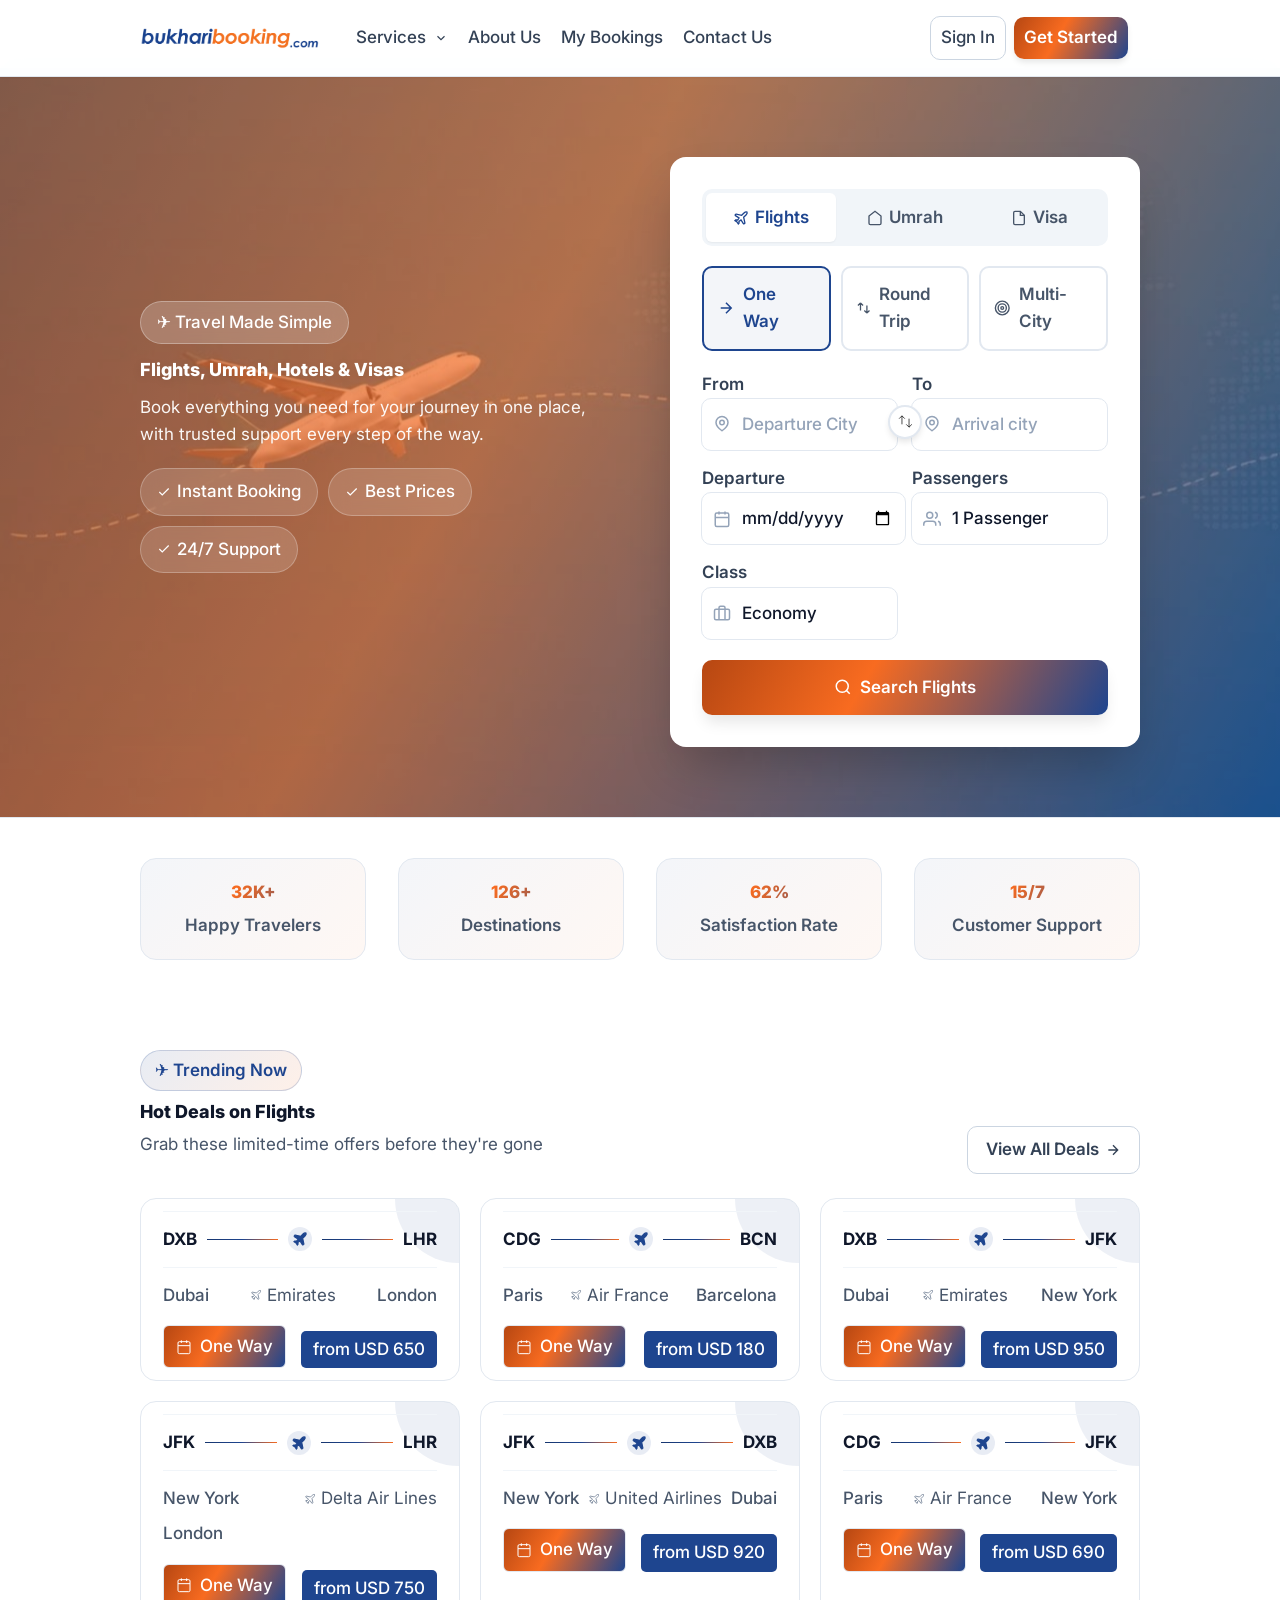
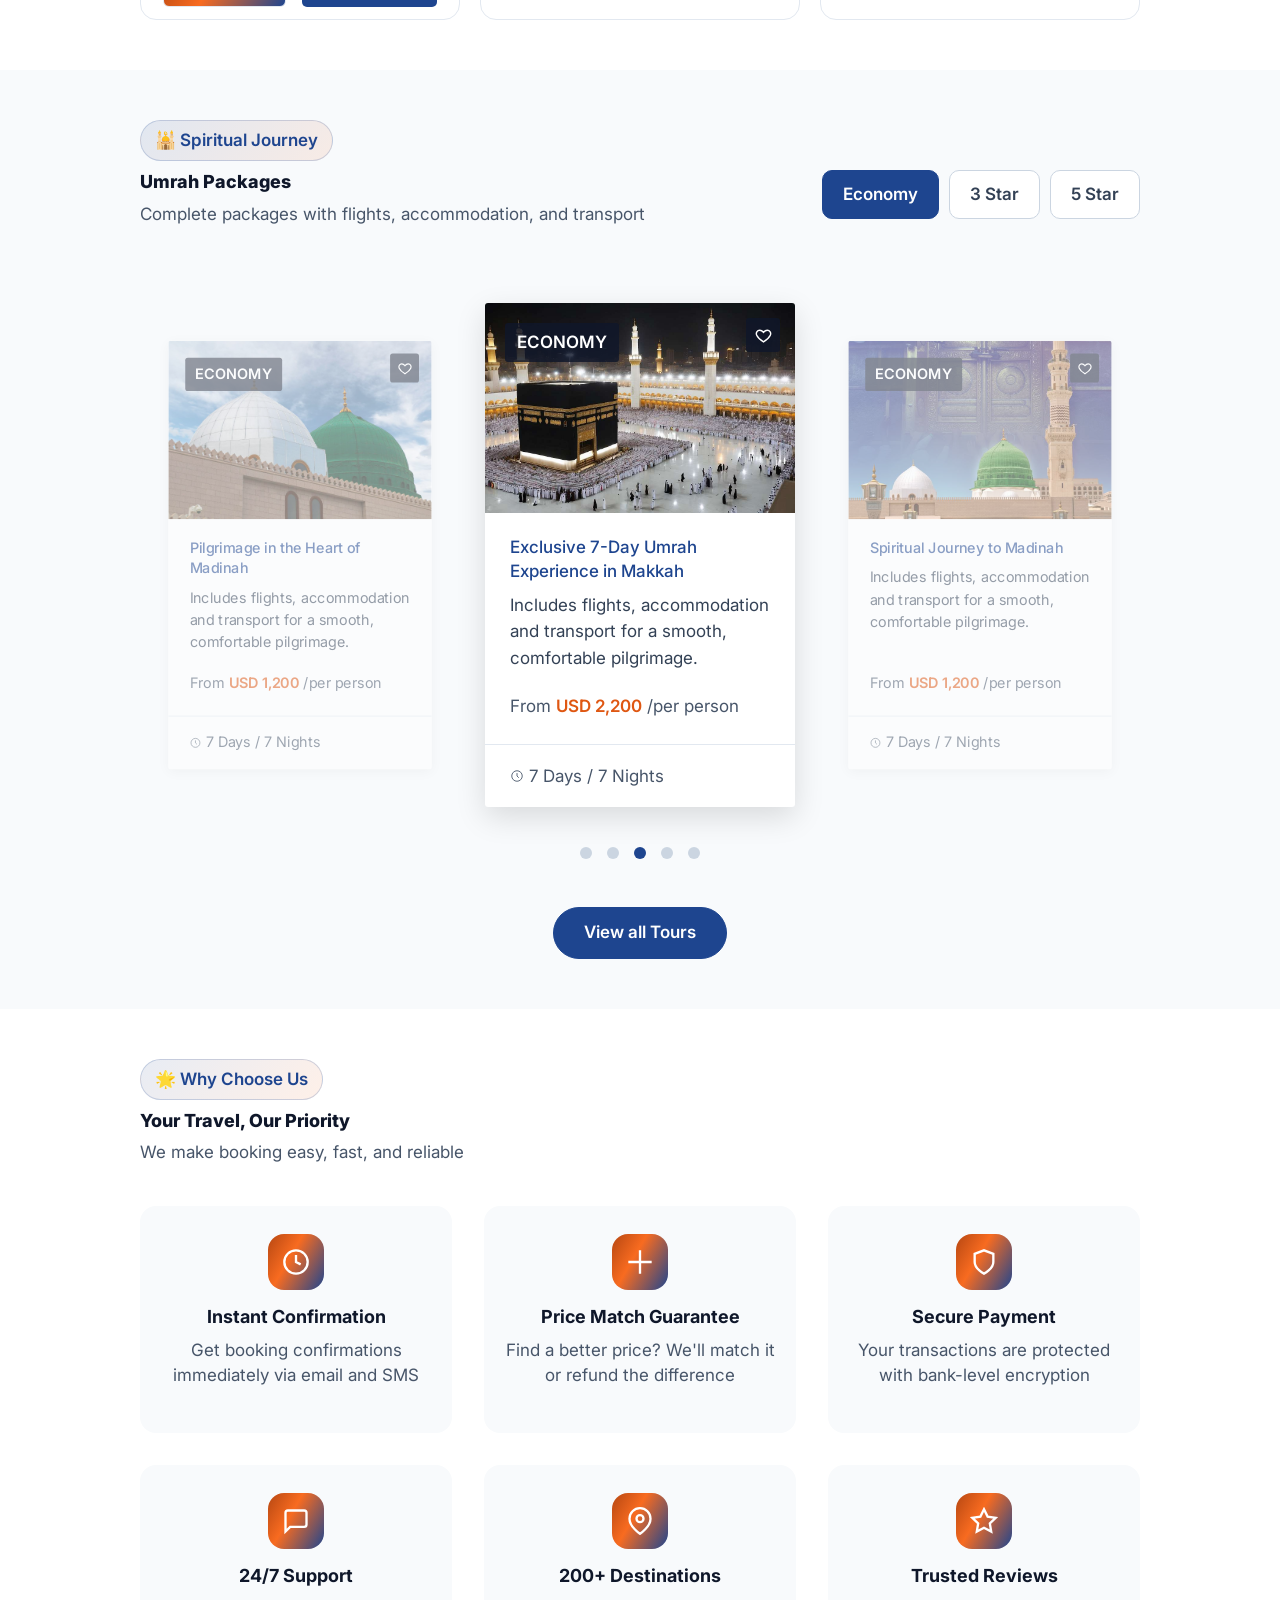
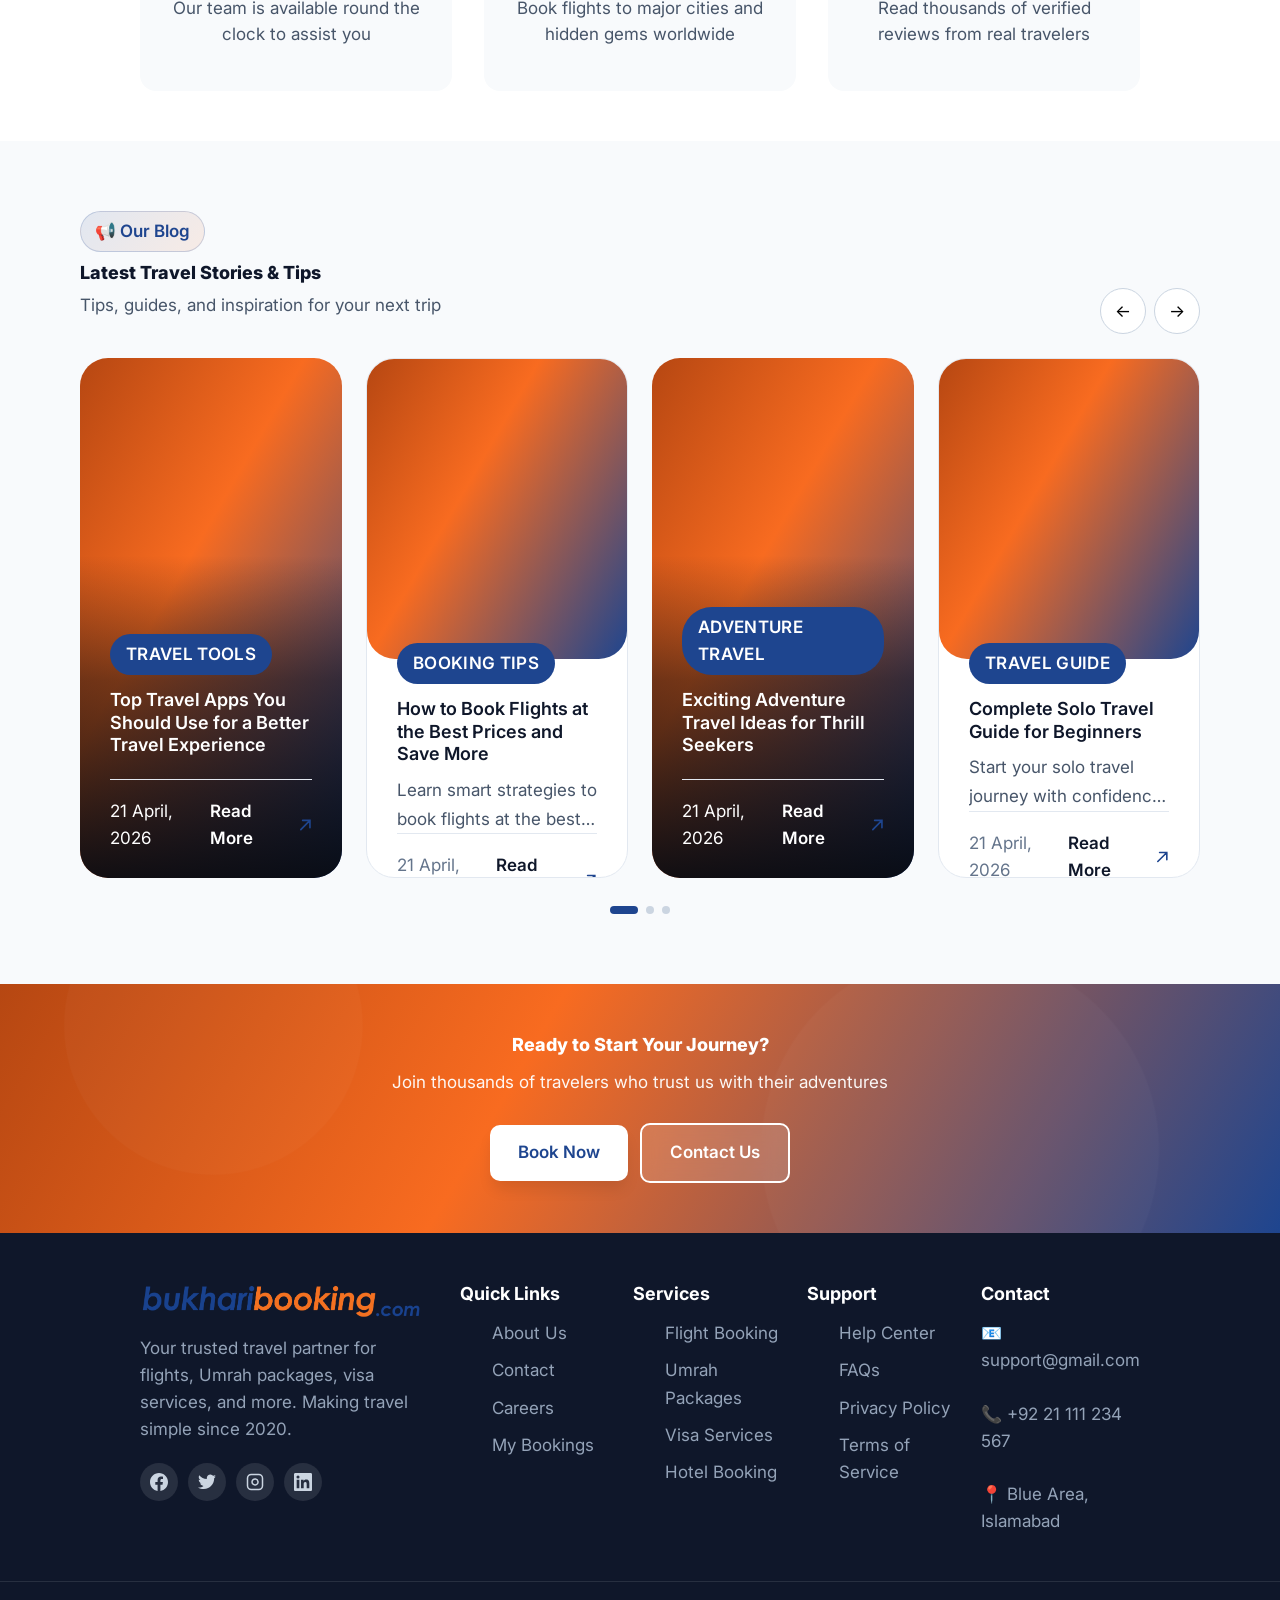
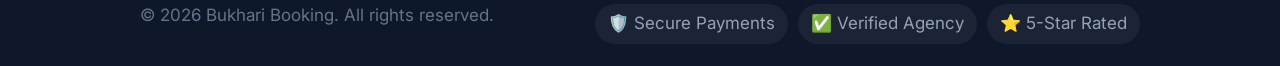
==== commit 1b9ce447: "designing updated" ====
--- a/index.html
+++ b/index.html
@@ -12,13 +12,12 @@
       href="https://cdn.jsdelivr.net/npm/bootstrap@5.3.3/dist/css/bootstrap.min.css"
       rel="stylesheet"
     />
-    <link rel="stylesheet" href="/css/tokens.css" />
     <link rel="stylesheet" href="/css/styles.css" />
     <link rel="stylesheet" href="/css/pages.css" />
-    <link rel="stylesheet" href="/css/typography.css" />
+    <link rel="stylesheet" href="/css/theme.css" />
     <title>Smart Moves | Your Journey Starts Here</title>
   </head>
-  <body>
+  <body id="app">
     <div class="main-page">
       <!-- ========================================== NAVIGATION BAR START ========================================== -->
       <nav class="navbar">
--- a/css/styles.css
+++ b/css/styles.css
@@ -5,14 +5,7 @@
 }
 
 body {
-  font-family:
-    "Inter",
-    "system-ui",
-    -apple-system,
-    BlinkMacSystemFont,
-    "Segoe UI",
-    Roboto,
-    sans-serif;
+  font-family: var(--font-family-base);
   background: var(--gray-50);
   color: var(--gray-900);
   line-height: 1.6;
@@ -36,7 +29,7 @@
   position: sticky;
   top: 0;
   z-index: 1000;
-  background: rgba(255, 255, 255, 0.95);
+  background: var(--color-rgba-255-255-255-0-95);
   backdrop-filter: blur(12px);
   border-bottom: 1px solid var(--gray-200);
   box-shadow: var(--shadow-sm);
@@ -146,7 +139,7 @@
   display: none;
   min-width: 210px;
   padding: 8px;
-  background: white;
+  background: var(--white);
   border: 1px solid var(--gray-200);
   border-radius: var(--radius-md);
   box-shadow: var(--shadow-md);
@@ -173,7 +166,7 @@
   border: 1.5px solid var(--gray-300);
   background: transparent;
   border-radius: var(--radius-md);
-  font-family: inherit;
+  font-family: var(--font-family-base);
   font-size: 15px;
   font-weight: 500;
   color: var(--gray-700);
@@ -195,10 +188,10 @@
   border: none;
   background: var(--brand-gradient);
   border-radius: var(--radius-md);
-  font-family: inherit;
+  font-family: var(--font-family-base);
   font-size: 15px;
   font-weight: 600;
-  color: white;
+  color: var(--white);
   cursor: pointer;
   box-shadow: var(--shadow-md);
   transition: all 0.2s;
@@ -228,7 +221,7 @@
   transition: all 0.3s;
 }
 
-@media (max-width: 1023.98px) {
+@media (max-width: 1199.98px) {
   .navbar-menu.open {
     position: absolute;
     top: 100%;
@@ -239,7 +232,7 @@
     align-items: stretch;
     gap: 4px;
     padding: 12px var(--container-padding);
-    background: white;
+    background: var(--white);
     border-bottom: 1px solid var(--gray-200);
     box-shadow: var(--shadow-md);
   }
@@ -319,7 +312,7 @@
 }
 
 .hero-content-side {
-  color: white;
+  color: var(--white);
   text-align: center;
 }
 
@@ -328,9 +321,9 @@
   align-items: center;
   gap: 8px;
   padding: 7px 16px;
-  background: rgba(255, 255, 255, 0.2);
+  background: var(--color-rgba-255-255-255-0-2);
   backdrop-filter: blur(10px);
-  border: 1px solid rgba(255, 255, 255, 0.3);
+  border: 1px solid var(--color-rgba-255-255-255-0-3);
   border-radius: 50px;
   font-size: 14px;
   font-weight: 500;
@@ -342,7 +335,7 @@
   font-weight: 800;
   line-height: 1.1;
   margin-bottom: 14px;
-  text-shadow: 0 2px 10px rgba(0, 0, 0, 0.1);
+  text-shadow: 0 2px 10px var(--color-rgba-0-0-0-0-1);
 }
 
 .hero-subtitle {
@@ -368,9 +361,9 @@
   align-items: center;
   gap: 6px;
   padding: 9px 16px;
-  background: rgba(255, 255, 255, 0.15);
+  background: var(--color-rgba-255-255-255-0-15);
   backdrop-filter: blur(10px);
-  border: 1px solid rgba(255, 255, 255, 0.25);
+  border: 1px solid var(--color-rgba-255-255-255-0-25);
   border-radius: 50px;
   font-size: 14px;
   font-weight: 500;
@@ -387,7 +380,7 @@
 }
 
 .search-card {
-  background: white;
+  background: var(--white);
   border-radius: var(--radius-lg);
   box-shadow: var(--shadow-2xl);
   padding: 20px;
@@ -437,7 +430,7 @@
 }
 
 .tab-btn.active {
-  background: white;
+  background: var(--white);
   color: var(--primary-blue);
   box-shadow: var(--shadow-sm);
 }
@@ -467,15 +460,15 @@
 }
 
 .alert.error {
-  background: #fee;
+  background: var(--danger-light);
   color: var(--danger);
-  border: 1px solid #fcc;
+  border: 1px solid var(--color-hex-fcc);
 }
 
 .alert.success {
-  background: #efe;
+  background: var(--success-light);
   color: var(--success);
-  border: 1px solid #cec;
+  border: 1px solid var(--color-hex-cec);
 }
 
 .trip-selector {
@@ -572,7 +565,7 @@
   font-weight: 500;
   color: var(--gray-900);
   transition: all 0.2s;
-  background: white;
+  background: var(--white);
 }
 
 .input-wrapper input:focus {
@@ -595,7 +588,7 @@
   top: calc(100% + 8px);
   left: 0;
   right: 0;
-  background: white;
+  background: var(--white);
   border: 1px solid var(--gray-200);
   border-radius: var(--radius-md);
   box-shadow: var(--shadow-xl);
@@ -605,7 +598,7 @@
 
   /* Firefox */
   scrollbar-width: thin;
-  scrollbar-color: #c7c7c7 transparent;
+  scrollbar-color: var(--gray-300) transparent;
 }
 
 /* Chrome, Edge, Safari */
@@ -614,15 +607,15 @@
 }
 
 .dropdown-panel::-webkit-scrollbar-track {
-  background: #ffffff;
+  background: var(--white);
 }
 
 .dropdown-panel::-webkit-scrollbar-thumb {
-  background: #ffffff;
+  background: var(--white);
   border-radius: 10px;
 }
 .dropdown-panel::-webkit-scrollbar-thumb:hover {
-  background: #999;
+  background: var(--gray-500);
 }
 
 .dropdown-panel.show {
@@ -733,7 +726,7 @@
   width: 30px;
   height: 30px;
   border: 1.5px solid var(--gray-300);
-  background: white;
+  background: var(--white);
   border-radius: 50%;
   font-size: 16px;
   font-weight: 600;
@@ -835,7 +828,7 @@
 .multi-city-leg {
   margin-bottom: 14px;
   padding: 14px;
-  background: white;
+  background: var(--white);
   border-radius: var(--radius-md);
 }
 
@@ -854,9 +847,9 @@
 
 .remove-flight-btn {
   padding: 6px 12px;
-  border: 1px solid rgba(239, 68, 68, 0.3);
+  border: 1px solid var(--color-rgba-239-68-68-0-3);
   border-radius: var(--radius-sm);
-  background: white;
+  background: var(--white);
   color: var(--danger);
   font-size: 14px;
   font-weight: 600;
@@ -864,7 +857,7 @@
 }
 
 .remove-flight-btn:hover {
-  background: rgba(239, 68, 68, 0.08);
+  background: var(--color-rgba-239-68-68-0-08);
 }
 
 .multi-city-fields {
@@ -904,7 +897,7 @@
 .add-flight-btn {
   padding: 10px 16px;
   border: 1.5px solid var(--primary-blue);
-  background: white;
+  background: var(--white);
   color: var(--primary-blue);
   border-radius: var(--radius-md);
   font-size: 14px;
@@ -917,7 +910,7 @@
 
 .add-flight-btn:hover {
   background: var(--primary-blue);
-  color: white;
+  color: var(--white);
 }
 
 .add-flight-btn:disabled {
@@ -930,7 +923,7 @@
   padding: 14px;
   border: none;
   background: var(--brand-gradient);
-  color: white;
+  color: var(--white);
   border-radius: var(--radius-md);
   font-size: 16px;
   font-weight: 600;
@@ -981,7 +974,7 @@
 
 /* ========================================== STATS SECTION START ========================================= */
 .stats-section {
-  background: white;
+  background: var(--white);
   padding: 40px var(--container-padding);
   border-top: 1px solid var(--gray-200);
   margin-top: -30px;
@@ -1112,7 +1105,7 @@
 
 .flight-section {
   /* padding: 56px 0 64px;  */
-  background: #fff;
+  background: var(--white);
 }
 .flight-fares-main {
   max-width: 1280px;
@@ -1129,13 +1122,13 @@
 }
 .flight-section .section-header h2 {
   margin: 0 0 10px;
-  color: #101828;
+  color: var(--dark-navy);
   font-size: 24px;
   font-weight: 700;
 }
 .flight-section .section-header p {
   margin: 0;
-  color: #344054;
+  color: var(--gray-700);
   font-size: 14px;
 }
 .flight-grid {
@@ -1149,9 +1142,9 @@
   display: block;
   color: inherit;
   text-decoration: none;
-  border: 1px solid #dfe3e8;
+  border: 1px solid var(--gray-200);
   border-radius: 10px;
-  background: #fff;
+  background: var(--white);
   overflow: hidden;
   transition:
     transform 0.2s ease,
@@ -1187,7 +1180,7 @@
   grid-template-columns: 1fr 5fr 1fr;
 }
 .flight-code {
-  color: #101828;
+  color: var(--dark-navy);
   font-size: 18px;
   font-weight: 700;
 }
@@ -1233,7 +1226,7 @@
 }
 .flight-details {
   margin-top: 12px;
-  color: #475467;
+  color: var(--gray-600);
   font-size: 14px;
   font-weight: 500;
   gap: 6px;
@@ -1250,21 +1243,21 @@
   font-weight: 400;
 }
 .flight-city.center svg {
-  color: #667085;
+  color: var(--gray-500);
 }
 .flight-meta {
   display: flex;
   align-items: center;
   gap: 8px;
   margin-top: 16px;
-  color: #475467;
-  font-size: 14px;
-  border: 1px solid #e4e7ec;
+  color: var(--gray-600);
+  font-size: 14px;
+  border: 1px solid var(--gray-200);
   padding: 7px 12px;
   border-radius: 6px;
   width: fit-content;
 
-  color: #fff;
+  color: var(--white);
   font-weight: 500;
   background: var(--brand-gradient);
 }
@@ -1282,14 +1275,14 @@
   padding: 5px 12px;
   border-radius: 5px;
   background: var(--primary);
-  color: #fff;
+  color: var(--white);
   font-size: 14px;
   font-weight: 500;
 }
 
 .deals-section {
   padding: 50px 0;
-  background: white;
+  background: var(--white);
 }
 
 .deals-grid {
@@ -1302,7 +1295,7 @@
   border: 1px solid var(--gray-200);
   border-radius: var(--radius-lg);
   padding: 0px 10px;
-  background: white;
+  background: var(--white);
   transition: all 0.3s;
   cursor: pointer;
 }
@@ -1390,7 +1383,7 @@
   left: 50%;
   transform: translate(-50%, -50%);
   font-size: 14px;
-  background: white;
+  background: var(--white);
   padding: 0 3px;
 }
 
@@ -1413,7 +1406,7 @@
 .flight-badge {
   display: inline-block;
   padding: 4px 11px;
-  background: rgba(16, 185, 129, 0.1);
+  background: var(--color-rgba-16-185-129-0-1);
   color: var(--success);
   border-radius: 50px;
   font-size: 14px;
@@ -1441,12 +1434,7 @@
   padding: 50px 0;
   background: var(--gray-50);
   overflow: hidden;
-  font-family:
-    "Poppins",
-    system-ui,
-    -apple-system,
-    "Segoe UI",
-    sans-serif;
+  font-family: var(--font-family-base);
 }
 
 /* filter tabs */
@@ -1459,7 +1447,7 @@
 .filter-tab {
   padding: 10px 20px;
   border: 1.5px solid var(--gray-300);
-  background: #fff;
+  background: var(--white);
   border-radius: var(--radius-md);
   font-size: 14px;
   font-weight: 600;
@@ -1474,7 +1462,7 @@
 .filter-tab.active {
   border-color: var(--primary-blue);
   background: var(--primary-blue);
-  color: #fff;
+  color: var(--white);
 }
 
 /* slider */
@@ -1518,14 +1506,14 @@
   display: flex;
   flex-direction: column;
   width: 100%;
-  background: #fff;
+  background: var(--white);
   border-radius: 3px;
   overflow: hidden;
-  box-shadow: 0 3px 15px rgba(0, 0, 0, 0.08);
+  box-shadow: 0 3px 15px var(--color-rgba-0-0-0-0-08);
   transition: box-shadow 0.3s;
 }
 .um-slide.is-active .um-card {
-  box-shadow: 0 10px 30px rgba(0, 0, 0, 0.13);
+  box-shadow: 0 10px 30px var(--color-rgba-0-0-0-0-13);
 }
 .um-img {
   position: relative;
@@ -1550,8 +1538,8 @@
   top: 20px;
   left: 20px;
   padding: 6px 12px;
-  background: rgba(15, 23, 42, 0.82);
-  color: #fff;
+  background: var(--color-rgba-15-23-42-0-82);
+  color: var(--white);
   font-size: 14px;
   font-weight: 600;
   text-transform: uppercase;
@@ -1569,8 +1557,8 @@
   justify-content: center;
   border: 0;
   border-radius: 3px;
-  background: rgba(15, 23, 42, 0.82);
-  color: #fff;
+  background: var(--color-rgba-15-23-42-0-82);
+  color: var(--white);
   cursor: pointer;
   transition: background 0.2s;
 }
@@ -1657,7 +1645,7 @@
   padding: 8px 6px;
   border-radius: 3px;
   background: var(--um-blue);
-  color: #fff;
+  color: var(--white);
   font-size: 15px;
   font-weight: 600;
   text-align: center;
@@ -1687,14 +1675,14 @@
   padding: 12px 30px;
   background: var(--um-accent);
   border-color: var(--um-accent);
-  color: #fff;
+  color: var(--white);
   font-size: 14px;
   font-weight: 600;
 }
 .um-view-all:hover {
   background: var(--accent-teal-dark);
   border-color: var(--accent-teal-dark);
-  color: #fff;
+  color: var(--white);
 }
 
 /* tablet */
@@ -1727,7 +1715,7 @@
 /* ========================================== WHY CHOOSE US START ========================================== */
 .why-section {
   padding: 50px 0;
-  background: white;
+  background: var(--white);
 }
 
 .why-grid {
@@ -1745,7 +1733,7 @@
 }
 
 .why-card:hover {
-  background: white;
+  background: var(--white);
   box-shadow: var(--shadow-lg);
   transform: translateY(-3px);
 }
@@ -1764,7 +1752,7 @@
 .why-icon svg {
   width: 28px;
   height: 28px;
-  color: white;
+  color: var(--white);
 }
 
 .why-card h3 {
@@ -1800,7 +1788,7 @@
   height: 46px;
   border-radius: 50%;
   border: 1px solid var(--gray-300);
-  background: #fff;
+  background: var(--white);
   font-size: 18px;
   cursor: pointer;
   transition: 0.25s;
@@ -1808,7 +1796,7 @@
 .blog-arrow:hover {
   background: var(--blog-accent);
   border-color: var(--blog-accent);
-  color: #fff;
+  color: var(--white);
 }
 
 /* Slider: viewport clips, track slides with transform */
@@ -1843,7 +1831,7 @@
   height: var(--blog-h);
   border-radius: 28px;
   overflow: hidden;
-  background: #fff;
+  background: var(--white);
   transition:
     transform 0.35s,
     box-shadow 0.35s;
@@ -1884,7 +1872,7 @@
 .blog-tag {
   display: inline-block;
   background: var(--blog-accent);
-  color: #fff;
+  color: var(--white);
   font-size: 14px;
   font-weight: 600;
   text-transform: uppercase;
@@ -1919,7 +1907,7 @@
 
 /* Style A: full image with overlay text */
 .blog-card.overlay {
-  color: #fff;
+  color: var(--white);
 }
 .blog-card.overlay .blog-img {
   position: absolute;
@@ -1931,8 +1919,8 @@
   inset: 0;
   background: linear-gradient(
     to top,
-    rgba(8, 10, 16, 0.95) 0%,
-    rgba(8, 10, 16, 0.55) 38%,
+    var(--color-rgba-8-10-16-0-95) 0%,
+    var(--color-rgba-8-10-16-0-55) 38%,
     transparent 62%
   );
 }
@@ -1945,11 +1933,11 @@
 }
 .blog-card.overlay .blog-title {
   font-size: 22px;
-  color: #fff;
+  color: var(--white);
   margin: 14px 0 22px;
 }
 .blog-card.overlay .blog-more {
-  color: #fff;
+  color: var(--white);
 }
 
 /* Style B: image on top, white body */
@@ -1999,7 +1987,7 @@
 }
 
 .blog-title {
-  font-family: "Google Sans Flex", "Inter", sans-serif;
+  font-family: var(--font-family-base);
   font-weight: 600;
   line-height: 1.25;
 }
@@ -2085,7 +2073,9 @@
   left: 0;
   right: 0;
   bottom: 0;
-  background: url('data:image/svg+xml,<svg xmlns="http://www.w3.org/2000/svg" viewBox="0 0 1200 600"><circle cx="200" cy="100" r="150" fill="rgba(255,255,255,0.05)"/><circle cx="900" cy="400" r="200" fill="rgba(255,255,255,0.05)"/></svg>');
+  background-image:
+    radial-gradient(circle 150px at 16.67% 16.67%, var(--color-rgba-255-255-255-0-05) 99%, transparent 100%),
+    radial-gradient(circle 200px at 75% 66.67%, var(--color-rgba-255-255-255-0-05) 99%, transparent 100%);
   opacity: 0.5;
 }
 
@@ -2095,7 +2085,7 @@
   text-align: center;
   position: relative;
   z-index: 1;
-  color: white;
+  color: var(--white);
 }
 
 .cta-content h2 {
@@ -2133,7 +2123,7 @@
 }
 
 .cta-btn.primary {
-  background: white;
+  background: var(--white);
   color: var(--primary-blue);
   box-shadow: var(--shadow-lg);
 }
@@ -2144,14 +2134,14 @@
 }
 
 .cta-btn.secondary {
-  background: rgba(255, 255, 255, 0.15);
+  background: var(--color-rgba-255-255-255-0-15);
   backdrop-filter: blur(10px);
   border: 2px solid white;
-  color: white;
+  color: var(--white);
 }
 
 .cta-btn.secondary:hover {
-  background: rgba(255, 255, 255, 0.25);
+  background: var(--color-rgba-255-255-255-0-25);
 }
 /* ========================================== CTA SECTION END ========================================== */
 
@@ -2201,7 +2191,7 @@
   width: 38px;
   height: 38px;
   border-radius: 50%;
-  background: rgba(255, 255, 255, 0.1);
+  background: var(--color-rgba-255-255-255-0-1);
   display: flex;
   align-items: center;
   justify-content: center;
@@ -2216,14 +2206,14 @@
 
 .social-links a:hover {
   background: var(--primary-blue);
-  color: white;
+  color: var(--white);
   transform: translateY(-2px);
 }
 
 .footer-col h4 {
   font-size: 20px;
   font-weight: 700;
-  color: white;
+  color: var(--white);
   margin-bottom: 16px;
 }
 
@@ -2257,7 +2247,7 @@
 }
 
 .footer-bottom {
-  border-top: 1px solid rgba(255, 255, 255, 0.1);
+  border-top: 1px solid var(--color-rgba-255-255-255-0-1);
   padding: 20px var(--container-padding);
   text-align: center;
   display: flex;
@@ -2285,7 +2275,7 @@
   font-size: 14px;
   color: var(--gray-400);
   padding: 6px 13px;
-  background: rgba(255, 255, 255, 0.05);
+  background: var(--color-rgba-255-255-255-0-05);
   border-radius: 50px;
 }
 /* ========================================== FOOTER END ========================================== */
@@ -2300,7 +2290,7 @@
   background: var(--brand-gradient);
   border: none;
   border-radius: 50%;
-  color: white;
+  color: var(--white);
   cursor: pointer;
   box-shadow: var(--shadow-xl);
   display: none;
@@ -2392,7 +2382,7 @@
     width: 34px;
     height: 34px;
     border: 2px solid var(--gray-200);
-    background: white;
+    background: var(--white);
     border-radius: 50%;
     align-items: center;
     justify-content: center;
@@ -2517,6 +2507,24 @@
 }
 /* ========================================== RESPONSIVE - DESKTOP (1024px+) END ========================================== */
 
+@media (min-width: 1024px) and (max-width: 1199.98px) {
+  .navbar-menu {
+    display: none;
+  }
+
+  .navbar-menu.open {
+    display: flex;
+  }
+
+  .nav-btn-outline {
+    display: none;
+  }
+
+  .mobile-toggle {
+    display: flex;
+  }
+}
+
 /* ========================================== RESPONSIVE - LARGE DESKTOP (1440px+) START ========================================== */
 @media (min-width: 1024px) and (max-width: 1399.98px) {
   .navbar-brand .brand-logo-image {
@@ -2549,6 +2557,24 @@
   }
 }
 /* ========================================== RESPONSIVE - LARGE DESKTOP (1440px+) END ========================================== */
+
+@media (max-width: 767.98px) {
+  .hero-grid {
+    grid-template-columns: minmax(0, 1fr);
+  }
+
+  .hero-content-side,
+  .hero-title {
+    display: block;
+    visibility: visible;
+    opacity: 1;
+  }
+
+  .hero-title {
+    min-width: 0;
+    overflow-wrap: anywhere;
+  }
+}
 /* tablet */
 /* @media (max-width: 991.98px) {
 
--- a/css/pages.css
+++ b/css/pages.css
@@ -25,7 +25,9 @@
   left: 0;
   right: 0;
   bottom: 0;
-  background: url('data:image/svg+xml,<svg xmlns="http://www.w3.org/2000/svg" viewBox="0 0 1200 600"><circle cx="200" cy="100" r="150" fill="rgba(255,255,255,0.06)"/><circle cx="900" cy="400" r="200" fill="rgba(255,255,255,0.06)"/></svg>');
+  background-image:
+    radial-gradient(circle 150px at 16.67% 16.67%, var(--color-rgba-255-255-255-0-06) 99%, transparent 100%),
+    radial-gradient(circle 200px at 75% 66.67%, var(--color-rgba-255-255-255-0-06) 99%, transparent 100%);
 }
 
 .page-banner-inner {
@@ -34,7 +36,7 @@
   max-width: 1920px;
   margin: 0 auto;
   text-align: center;
-  color: #fff;
+  color: var(--white);
 }
 
 .page-banner-badge {
@@ -42,9 +44,9 @@
   align-items: center;
   gap: 8px;
   padding: 7px 16px;
-  background: rgba(255, 255, 255, 0.2);
+  background: var(--color-rgba-255-255-255-0-2);
   backdrop-filter: blur(10px);
-  border: 1px solid rgba(255, 255, 255, 0.3);
+  border: 1px solid var(--color-rgba-255-255-255-0-3);
   border-radius: 50px;
   font-size: 14px;
   font-weight: 500;
@@ -56,7 +58,7 @@
   font-weight: 800;
   line-height: 1.15;
   margin-bottom: 12px;
-  text-shadow: 0 2px 10px rgba(0, 0, 0, 0.12);
+  text-shadow: 0 2px 10px var(--color-rgba-0-0-0-0-12);
 }
 
 .page-banner-text {
@@ -76,18 +78,18 @@
   gap: 8px;
   margin-top: 16px;
   font-size: 14px;
-  color: rgba(255, 255, 255, 0.9);
+  color: var(--color-rgba-255-255-255-0-9);
 }
 
 .breadcrumb-nav a {
-  color: rgba(255, 255, 255, 0.95);
+  color: var(--color-rgba-255-255-255-0-95);
   text-decoration: none;
   font-weight: 500;
   transition: all 0.2s;
 }
 
 .breadcrumb-nav a:hover {
-  color: #fff;
+  color: var(--white);
   text-decoration: underline;
 }
 
@@ -183,7 +185,7 @@
 .auth-card {
   width: 100%;
   max-width: 470px;
-  background: #fff;
+  background: var(--white);
   border: 1px solid var(--gray-200);
   border-radius: var(--radius-xl);
   box-shadow: var(--shadow-xl);
@@ -246,9 +248,9 @@
   font-size: 16px;
   font-weight: 500;
   color: var(--gray-900);
-  background: #fff;
+  background: var(--white);
   transition: all 0.2s;
-  font-family: inherit;
+  font-family: var(--font-family-base);
 }
 
 .form-control-custom:focus {
@@ -264,11 +266,11 @@
 
 .form-control-custom.is-invalid {
   border-color: var(--danger);
-  background: #fff5f5;
+  background: var(--danger-light);
 }
 
 .form-control-custom.is-invalid:focus {
-  box-shadow: 0 0 0 3px rgba(239, 68, 68, 0.1);
+  box-shadow: 0 0 0 3px var(--color-rgba-239-68-68-0-1);
 }
 
 .form-control-custom.is-valid {
@@ -400,11 +402,11 @@
   padding: 14px;
   border: none;
   background: var(--brand-gradient);
-  color: #fff;
+  color: var(--white);
   border-radius: var(--radius-md);
   font-size: 16px;
   font-weight: 600;
-  font-family: inherit;
+  font-family: var(--font-family-base);
   cursor: pointer;
   display: flex;
   align-items: center;
@@ -467,11 +469,11 @@
   gap: 9px;
   padding: 12px 10px;
   border: 1.5px solid var(--gray-300);
-  background: #fff;
+  background: var(--white);
   border-radius: var(--radius-md);
   font-size: 14px;
   font-weight: 600;
-  font-family: inherit;
+  font-family: var(--font-family-base);
   color: var(--gray-700);
   cursor: pointer;
   transition: all 0.2s;
@@ -532,7 +534,7 @@
   align-items: center;
   justify-content: center;
   padding: 20px;
-  background: rgba(15, 23, 42, 0.55);
+  background: var(--color-rgba-15-23-42-0-55);
   backdrop-filter: blur(3px);
 }
 
@@ -548,7 +550,7 @@
   display: flex;
   flex-direction: column;
   overflow: hidden;
-  background: #fff;
+  background: var(--white);
   border-radius: var(--radius-xl);
   box-shadow: var(--shadow-2xl);
   animation: authPop 0.22s ease;
@@ -714,15 +716,15 @@
 }
 
 .auth-alert.error {
-  background: #fee;
+  background: var(--danger-light);
   color: var(--danger);
-  border: 1px solid #fcc;
+  border: 1px solid var(--color-hex-fcc);
 }
 
 .auth-alert.success {
-  background: #efe;
-  color: #047857;
-  border: 1px solid #cec;
+  background: var(--success-light);
+  color: var(--success);
+  border: 1px solid var(--color-hex-cec);
 }
 
 /* Terms checkbox */
@@ -849,7 +851,7 @@
 .value-card {
   padding: 28px 24px;
   border-radius: var(--radius-lg);
-  background: #fff;
+  background: var(--white);
   border: 1px solid var(--gray-200);
   transition: all 0.3s;
 }
@@ -874,7 +876,7 @@
 .value-icon svg {
   width: 26px;
   height: 26px;
-  color: #fff;
+  color: var(--white);
 }
 
 .value-card h3 {
@@ -923,7 +925,7 @@
   width: 24px;
   height: 24px;
   border-radius: 50%;
-  background: #fff;
+  background: var(--white);
   border: 3px solid var(--primary-blue);
   display: flex;
   align-items: center;
@@ -979,7 +981,7 @@
 }
 
 .team-card {
-  background: #fff;
+  background: var(--white);
   border: 1px solid var(--gray-200);
   border-radius: var(--radius-lg);
   overflow: hidden;
@@ -999,7 +1001,7 @@
   align-items: center;
   justify-content: center;
   background: var(--brand-gradient);
-  color: #fff;
+  color: var(--white);
 }
 
 .team-photo img {
@@ -1056,7 +1058,7 @@
 }
 
 .panel-card {
-  background: #fff;
+  background: var(--white);
   border: 1px solid var(--gray-200);
   border-radius: var(--radius-lg);
   box-shadow: var(--shadow-md);
@@ -1115,7 +1117,7 @@
 .channel-icon svg {
   width: 21px;
   height: 21px;
-  color: #fff;
+  color: var(--white);
 }
 
 .channel-body {
@@ -1156,7 +1158,7 @@
 .faq-item {
   border: 1px solid var(--gray-200);
   border-radius: var(--radius-md);
-  background: #fff;
+  background: var(--white);
   overflow: hidden;
 }
 
@@ -1169,7 +1171,7 @@
   padding: 16px 18px;
   border: none;
   background: transparent;
-  font-family: inherit;
+  font-family: var(--font-family-base);
   font-size: 16px;
   font-weight: 600;
   color: var(--gray-900);
@@ -1212,7 +1214,7 @@
   border-radius: var(--radius-lg);
   overflow: hidden;
   box-shadow: var(--shadow-md);
-  background: #fff;
+  background: var(--white);
 }
 
 .map-frame {
@@ -1262,7 +1264,7 @@
 .map-pin svg {
   width: 26px;
   height: 26px;
-  color: #fff;
+  color: var(--white);
 }
 
 /* =============================================================
@@ -1290,7 +1292,7 @@
 }
 
 .bstat {
-  background: #fff;
+  background: var(--white);
   border: 1px solid var(--gray-200);
   border-radius: var(--radius-lg);
   padding: 18px 16px;
@@ -1321,13 +1323,13 @@
 }
 
 .bstat-icon.green {
-  background: rgba(16, 185, 129, 0.1);
+  background: var(--color-rgba-16-185-129-0-1);
   color: var(--success);
 }
 
 .bstat-icon.amber {
-  background: rgba(245, 158, 11, 0.12);
-  color: #b45309;
+  background: var(--color-rgba-245-158-11-0-12);
+  color: var(--warning-dark);
 }
 
 .bstat-icon.gray {
@@ -1351,7 +1353,7 @@
 
 /* Toolbar: search + tabs */
 .booking-toolbar {
-  background: #fff;
+  background: var(--white);
   border: 1px solid var(--gray-200);
   border-radius: var(--radius-lg);
   box-shadow: var(--shadow-sm);
@@ -1381,7 +1383,7 @@
   border: 1.5px solid var(--gray-200);
   border-radius: var(--radius-md);
   font-size: 16px !important;
-  font-family: inherit;
+  font-family: var(--font-family-base);
   color: var(--gray-900);
   transition: all 0.2s;
 }
@@ -1406,7 +1408,7 @@
   background: transparent;
   border-radius: var(--radius-sm);
   padding: 11px 6px;
-  font-family: inherit;
+  font-family: var(--font-family-base);
   font-size: 14px !important;
   font-weight: 600;
   color: var(--gray-600);
@@ -1422,7 +1424,7 @@
 }
 
 .btab.active {
-  background: #fff;
+  background: var(--white);
   color: var(--primary-blue);
   box-shadow: var(--shadow-sm);
 }
@@ -1528,8 +1530,8 @@
 }
 
 .bc-status.confirmed {
-  background: rgba(16, 185, 129, 0.12);
-  color: #047857;
+  background: var(--color-rgba-16-185-129-0-12);
+  color: var(--success);
 }
 
 .bc-status.upcoming {
@@ -1543,7 +1545,7 @@
 }
 
 .bc-status.cancelled {
-  background: rgba(239, 68, 68, 0.1);
+  background: var(--color-rgba-239-68-68-0-1);
   color: var(--danger);
 }
 
@@ -1575,7 +1577,7 @@
   justify-content: center;
   font-size: 14px !important;
   font-weight: 800;
-  color: #fff;
+  color: var(--white);
   flex: none;
 }
 
@@ -1689,7 +1691,7 @@
   transform: translateX(-50%);
   color: var(--primary-blue);
   font-size: 20px !important;
-  background: #fff;
+  background: var(--white);
   padding: 0 5px;
   z-index: 1;
   line-height: 1;
@@ -1718,7 +1720,7 @@
 }
 
 .bc-detail {
-  background: #fff;
+  background: var(--white);
   padding: 14px 18px;
   min-width: 0;
 }
@@ -1816,9 +1818,9 @@
   padding: 10px 16px;
   border-radius: var(--radius-md);
   border: 1.5px solid var(--gray-300);
-  background: #fff;
+  background: var(--white);
   color: var(--gray-700);
-  font-family: inherit;
+  font-family: var(--font-family-base);
   font-size: 14px;
   font-weight: 600;
   cursor: pointer;
@@ -1842,24 +1844,24 @@
 .bc-btn.primary {
   background: var(--brand-gradient);
   border-color: transparent;
-  color: #fff;
+  color: var(--white);
   box-shadow: var(--shadow-md);
 }
 
 .bc-btn.primary:hover {
-  color: #fff;
+  color: var(--white);
   transform: translateY(-2px);
   box-shadow: var(--shadow-lg);
 }
 
 .bc-btn.danger {
-  border-color: rgba(239, 68, 68, 0.35);
+  border-color: var(--color-rgba-239-68-68-0-35);
   color: var(--danger);
 }
 
 .bc-btn.danger:hover {
   border-color: var(--danger);
-  background: rgba(239, 68, 68, 0.07);
+  background: var(--color-rgba-239-68-68-0-07);
   color: var(--danger);
 }
 
@@ -1906,12 +1908,12 @@
 
 .bc-step.done .bc-step-dot {
   background: var(--success);
-  color: #fff;
+  color: var(--white);
 }
 
 .bc-step.now .bc-step-dot {
   background: var(--primary-blue);
-  color: #fff;
+  color: var(--white);
   box-shadow: 0 0 0 4px rgb(var(--brand-blue-rgb) / 0.16);
 }
 
@@ -1954,7 +1956,7 @@
   align-items: center;
   gap: 10px;
   text-align: center;
-  background: #fff;
+  background: var(--white);
   border: 2px dashed var(--gray-300);
   border-radius: var(--radius-lg);
   padding: 54px 24px;
@@ -1993,7 +1995,7 @@
   align-items: center;
   justify-content: center;
   padding: 20px;
-  background: rgba(15, 23, 42, 0.55);
+  background: var(--color-rgba-15-23-42-0-55);
   backdrop-filter: blur(3px);
 }
 
@@ -2004,7 +2006,7 @@
 .bk-modal-box {
   width: 100%;
   max-width: 460px;
-  background: #fff;
+  background: var(--white);
   border-radius: var(--radius-lg);
   box-shadow: var(--shadow-2xl);
   padding: 26px 24px;
@@ -2032,7 +2034,7 @@
   display: flex;
   align-items: center;
   justify-content: center;
-  background: rgba(239, 68, 68, 0.1);
+  background: var(--color-rgba-239-68-68-0-1);
   color: var(--danger);
 }
 
@@ -2093,7 +2095,7 @@
 /* Ticket / print sheet */
 .ticket-sheet {
   text-align: left;
-  background: #fff;
+  background: var(--white);
   border: 1px solid var(--gray-200);
   border-radius: var(--radius-lg);
   padding: 22px;
@@ -2262,7 +2264,7 @@
   padding: 32px 26px;
   border-radius: var(--radius-xl);
   background: linear-gradient(135deg, var(--brand-blue), var(--brand-blue) 55%, var(--brand-orange));
-  color: #fff;
+  color: var(--white);
   box-shadow: var(--shadow-xl);
 }
 
@@ -2291,24 +2293,24 @@
 }
 
 .cta-band-actions .bc-btn {
-  background: #fff;
+  background: var(--white);
   border-color: transparent;
   color: var(--primary-blue-dark);
 }
 
 .cta-band-actions .bc-btn:hover {
-  background: rgba(255, 255, 255, 0.9);
+  background: var(--color-rgba-255-255-255-0-9);
   color: var(--primary-blue-dark);
 }
 
 .cta-band-actions .bc-btn.primary {
   background: var(--dark-navy);
-  color: #fff;
+  color: var(--white);
 }
 
 .cta-band-actions .bc-btn.primary:hover {
   background: var(--gray-900);
-  color: #fff;
+  color: var(--white);
 }
 
 @media (min-width: 768px) {
--- a/css/theme.css
+++ b/css/theme.css
@@ -0,0 +1,205 @@
+@import url("https://fonts.googleapis.com/css2?family=Inter:wght@400;500;600;700;800&display=swap");
+
+:root {
+
+  /* Additional component palette values */
+  --color-hex-0f7a56: #0f7a56;
+  --color-hex-1a4fa0: #1a4fa0;
+  --color-hex-1b4b6b: #1b4b6b;
+  --color-hex-1b7a43: #1b7a43;
+  --color-hex-1f1f1f: #1f1f1f;
+  --color-hex-2b7fae: #2b7fae;
+  --color-hex-5c0632: #5c0632;
+  --color-hex-7c4a06: #7c4a06;
+  --color-hex-92400e: #92400e;
+  --color-hex-9cc6e3: #9cc6e3;
+  --color-hex-9fb0c0: #9fb0c0;
+  --color-hex-9fdcc4: #9fdcc4;
+  --color-hex-a3b1be: #a3b1be;
+  --color-hex-a7f3d0: #a7f3d0;
+  --color-hex-a9d4ee: #a9d4ee;
+  --color-hex-b0bfcc: #b0bfcc;
+  --color-hex-b6c8d8: #b6c8d8;
+  --color-hex-b9cddd: #b9cddd;
+  --color-hex-b9d6ea: #b9d6ea;
+  --color-hex-bcdcf1: #bcdcf1;
+  --color-hex-bfdcef: #bfdcef;
+  --color-hex-c3d3e0: #c3d3e0;
+  --color-hex-c3d6e5: #c3d6e5;
+  --color-hex-c8102e: #c8102e;
+  --color-hex-ccd9e5: #ccd9e5;
+  --color-hex-cec: #cec;
+  --color-hex-cfdae3: #cfdae3;
+  --color-hex-cfe6f7: #cfe6f7;
+  --color-hex-d5dde5: #d5dde5;
+  --color-hex-d5e9f7: #d5e9f7;
+  --color-hex-d6e9f7: #d6e9f7;
+  --color-hex-dcecf8: #dcecf8;
+  --color-hex-ddeefc: #ddeefc;
+  --color-hex-e2551b: #e2551b;
+  --color-hex-e2f1fb: #e2f1fb;
+  --color-hex-e6ebf0: #e6ebf0;
+  --color-hex-e8eef5: #e8eef5;
+  --color-hex-f2fbf7: #f2fbf7;
+  --color-hex-f4e0b6: #f4e0b6;
+  --color-hex-f6cfcf: #f6cfcf;
+  --color-hex-fcc: #fcc;
+  --color-hex-fecaca: #fecaca;
+  --color-rgba-0-0-0-0-08: rgba(0, 0, 0, 0.08);
+  --color-rgba-0-0-0-0-1: rgba(0, 0, 0, 0.1);
+  --color-rgba-0-0-0-0-12: rgba(0, 0, 0, 0.12);
+  --color-rgba-0-0-0-0-13: rgba(0, 0, 0, 0.13);
+  --color-rgba-0-0-0-0-3: rgba(0, 0, 0, 0.3);
+  --color-rgba-0-0-0-0-4: rgba(0, 0, 0, 0.4);
+  --color-rgba-15-23-42-0-55: rgba(15, 23, 42, 0.55);
+  --color-rgba-15-23-42-0-82: rgba(15, 23, 42, 0.82);
+  --color-rgba-16-185-129-0-1: rgba(16, 185, 129, 0.1);
+  --color-rgba-16-185-129-0-12: rgba(16, 185, 129, 0.12);
+  --color-rgba-16-185-129-0-25: rgba(16, 185, 129, 0.25);
+  --color-rgba-16-185-129-0-3: rgba(16, 185, 129, 0.3);
+  --color-rgba-16-24-40-0-05: rgba(16, 24, 40, 0.05);
+  --color-rgba-239-68-68-0-07: rgba(239, 68, 68, 0.07);
+  --color-rgba-239-68-68-0-08: rgba(239, 68, 68, 0.08);
+  --color-rgba-239-68-68-0-1: rgba(239, 68, 68, 0.1);
+  --color-rgba-239-68-68-0-3: rgba(239, 68, 68, 0.3);
+  --color-rgba-239-68-68-0-35: rgba(239, 68, 68, 0.35);
+  --color-rgba-245-158-11-0-12: rgba(245, 158, 11, 0.12);
+  --color-rgba-245-158-11-0-3: rgba(245, 158, 11, 0.3);
+  --color-rgba-255-255-255-0-05: rgba(255, 255, 255, 0.05);
+  --color-rgba-255-255-255-0-06: rgba(255, 255, 255, 0.06);
+  --color-rgba-255-255-255-0-1: rgba(255, 255, 255, 0.1);
+  --color-rgba-255-255-255-0-15: rgba(255, 255, 255, 0.15);
+  --color-rgba-255-255-255-0-2: rgba(255, 255, 255, 0.2);
+  --color-rgba-255-255-255-0-25: rgba(255, 255, 255, 0.25);
+  --color-rgba-255-255-255-0-3: rgba(255, 255, 255, 0.3);
+  --color-rgba-255-255-255-0-85: rgba(255, 255, 255, 0.85);
+  --color-rgba-255-255-255-0-9: rgba(255, 255, 255, 0.9);
+  --color-rgba-255-255-255-0-95: rgba(255, 255, 255, 0.95);
+  --color-rgba-8-10-16-0-55: rgba(8, 10, 16, 0.55);
+  --color-rgba-8-10-16-0-95: rgba(8, 10, 16, 0.95);
+  /* Brand palette */
+  --brand-blue: #1e458f;
+  --brand-blue-dark: #17366f;
+  --brand-blue-rgb: 30 69 143;
+  --brand-orange: #f86b20;
+  --brand-orange-dark: #df5712;
+  --brand-orange-deep: #b64712;
+  --brand-orange-rgb: 248 107 32;
+  --brand-gradient: linear-gradient(120deg, var(--brand-orange-deep) 0%, var(--brand-orange) 40%, var(--brand-blue) 100%);
+  --primary-blue: var(--brand-blue);
+  --primary-blue-dark: var(--brand-blue-dark);
+  --primary: var(--primary-blue);
+  --primary-dark: var(--primary-blue-dark);
+  --primary-light: rgb(var(--brand-blue-rgb) / 0.08);
+  --primary-pale: rgb(var(--brand-blue-rgb) / 0.2);
+  --accent-teal: var(--brand-orange);
+  --accent-teal-dark: var(--brand-orange-dark);
+
+  /* Neutrals and semantic colors */
+  --dark-navy: #0f172a;
+  --dark-slate: #1e293b;
+  --gray-50: #f8fafc;
+  --gray-100: #f1f5f9;
+  --gray-200: #e2e8f0;
+  --gray-300: #cbd5e1;
+  --gray-400: #94a3b8;
+  --gray-500: #64748b;
+  --gray-600: #475569;
+  --gray-700: #334155;
+  --gray-900: #0f172a;
+  --white: #ffffff;
+  --success: #10b981;
+  --success-light: rgba(16, 185, 129, 0.1);
+  --warning: #f59e0b;
+  --warning-dark: #b45309;
+  --warning-light: rgba(245, 158, 11, 0.12);
+  --danger: #ef4444;
+  --danger-dark: #dc2626;
+  --danger-light: #fdf0f0;
+
+  /* Surface and text aliases */
+  --booking-page: #eef4f9;
+  --booking-band: #dceefb;
+  --booking-soft: #f6f9fc;
+  --booking-line: #dfe7ef;
+  --border: var(--gray-200);
+  --border-dark: var(--gray-300);
+  --muted: var(--gray-600);
+  --muted-dark: var(--gray-500);
+  --card-bg: var(--white);
+  --text: var(--gray-900);
+  --soft: var(--gray-50);
+  --green: var(--success);
+  --green-light: var(--success-light);
+  --amber: var(--warning);
+  --amber-light: var(--warning-light);
+
+  /* Booking flow tokens */
+  --bk-page: var(--booking-page);
+  --bk-band: var(--booking-band);
+  --bk-ink: var(--dark-navy);
+  --bk-muted: var(--gray-500);
+  --bk-line: var(--booking-line);
+  --bk-soft: var(--booking-soft);
+  --bk-blue: var(--primary-blue);
+  --bk-blue-dark: var(--primary-blue-dark);
+  --bk-blue-tint: var(--primary-light);
+  --bk-teal: var(--accent-teal);
+  --bk-green: var(--success);
+  --bk-amber: var(--warning-dark);
+  --bk-amber-bg: var(--warning-light);
+  --bk-red: var(--danger-dark);
+  --bk-red-bg: var(--danger-light);
+  --bk-radius: 14px;
+  --bk-radius-sm: 10px;
+  --bk-rail: 372px;
+  --bk-shadow: 0 1px 2px rgba(15, 23, 42, 0.05);
+  --bk-shadow-pop: 0 12px 28px -10px rgba(15, 23, 42, 0.18);
+
+  /* Shape, elevation, and layout */
+  --shadow-sm: 0 1px 2px 0 rgba(0, 0, 0, 0.05);
+  --shadow-md: 0 4px 6px -1px rgba(0, 0, 0, 0.1);
+  --shadow-lg: 0 10px 15px -3px rgba(0, 0, 0, 0.1);
+  --shadow-xl: 0 20px 25px -5px rgba(0, 0, 0, 0.1);
+  --shadow-2xl: 0 25px 50px -12px rgba(0, 0, 0, 0.25);
+  --radius-sm: 6px;
+  --radius-md: 10px;
+  --radius-lg: 16px;
+  --radius-xl: 24px;
+  --container-padding: 20px;
+  --font-family-base: "Inter", system-ui, -apple-system, BlinkMacSystemFont, "Segoe UI", sans-serif;
+  --font-size-body: 17px;
+  --font-size-heading: 18px;
+}
+
+@media (min-width: 768px) {
+  body { --container-padding: 32px; }
+}
+
+@media (min-width: 1200px) {
+  body { --container-padding: 140px; }
+}
+
+/* Shared typography defaults; this stylesheet loads after page styles. */
+#app,
+#app :not(svg):not(path):not(i):not([class*="bi-"]) {
+  font-family: var(--font-family-base) !important;
+  font-size: var(--font-size-body) !important;
+}
+
+#app h1:not(svg):not(path):not(i):not([class*="bi-"]),
+#app h2:not(svg):not(path):not(i):not([class*="bi-"]),
+#app h3:not(svg):not(path):not(i):not([class*="bi-"]),
+#app h4:not(svg):not(path):not(i):not([class*="bi-"]),
+#app h5:not(svg):not(path):not(i):not([class*="bi-"]),
+#app h6:not(svg):not(path):not(i):not([class*="bi-"]) {
+  font-size: var(--font-size-heading) !important;
+}
+
+/* Small reusable presentation helpers */
+.u-icon-12 { width: 12px; height: 12px; }
+.u-icon-16 { width: 16px; height: 16px; }
+.u-icon-17 { width: 17px; height: 17px; }
+.u-mt-8 { margin-top: 8px; }
+.u-borderless { border: 0; }
+.u-hidden { display: none; }
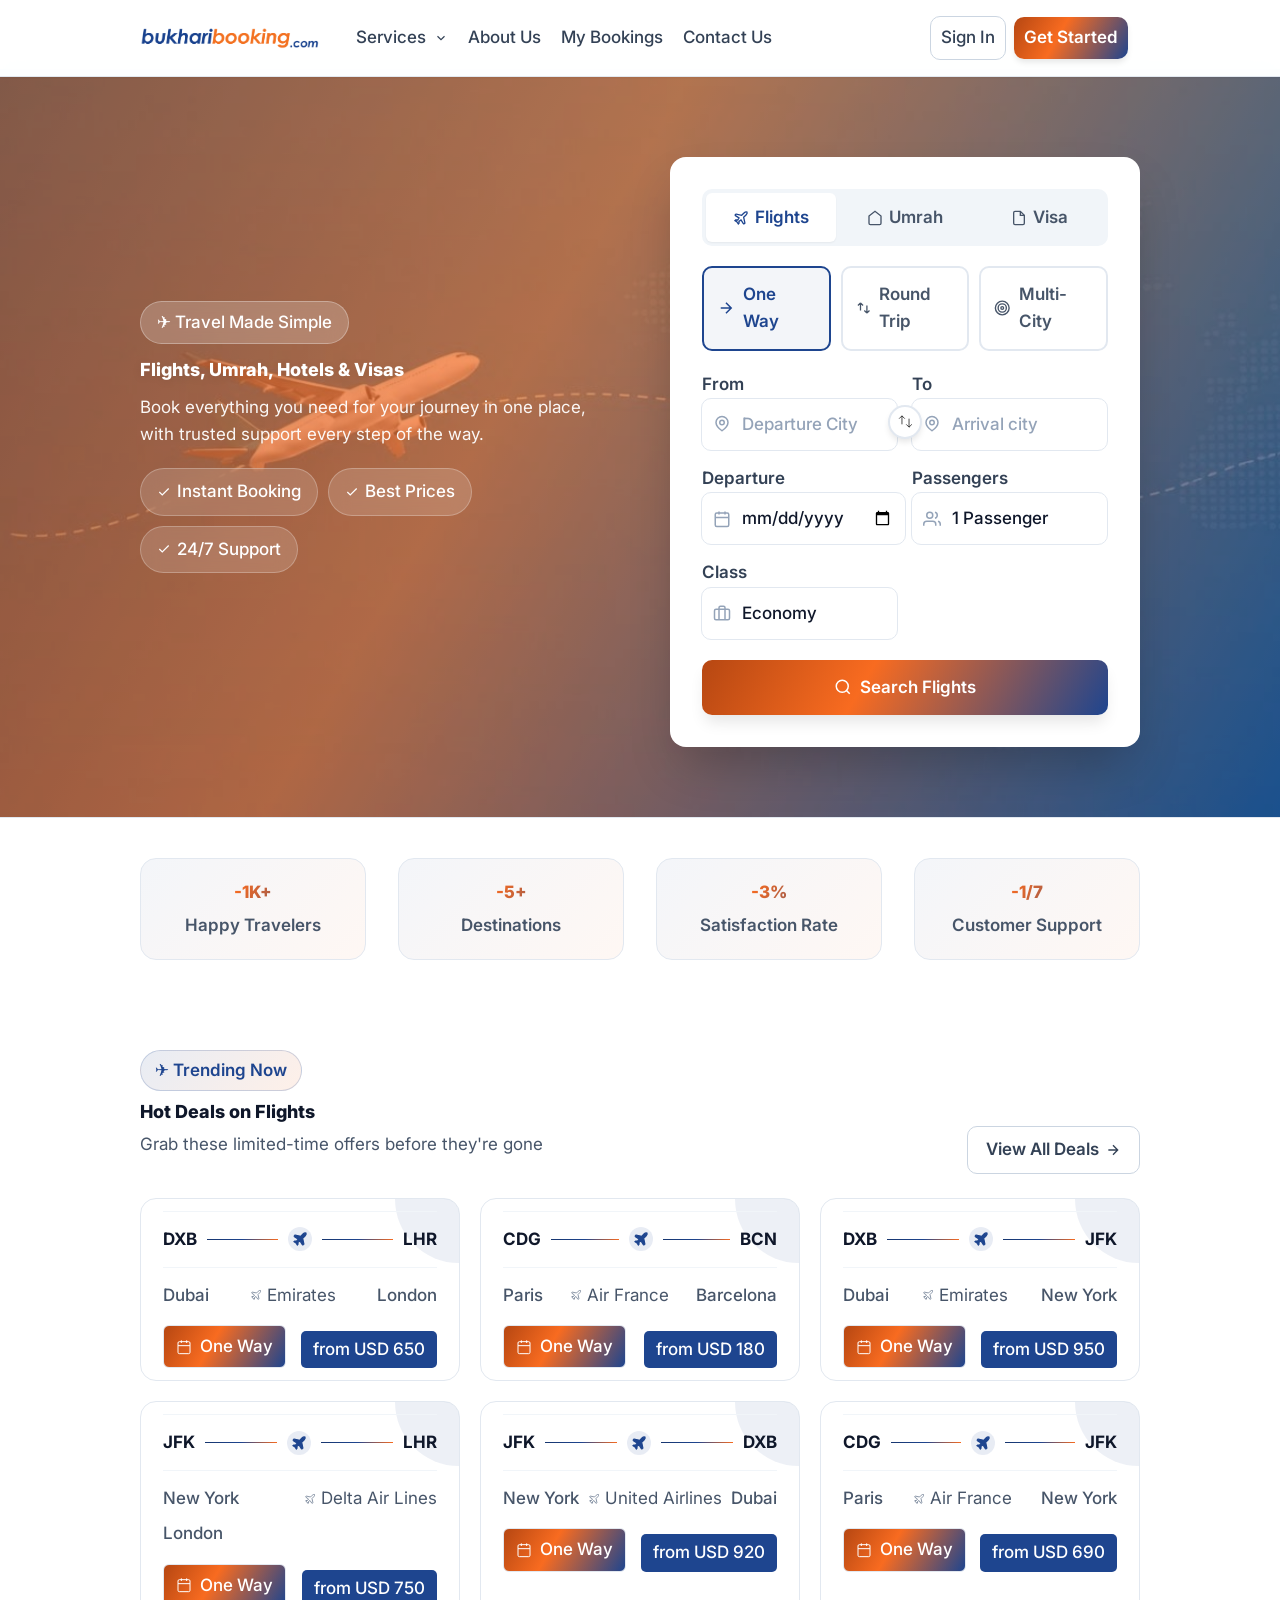
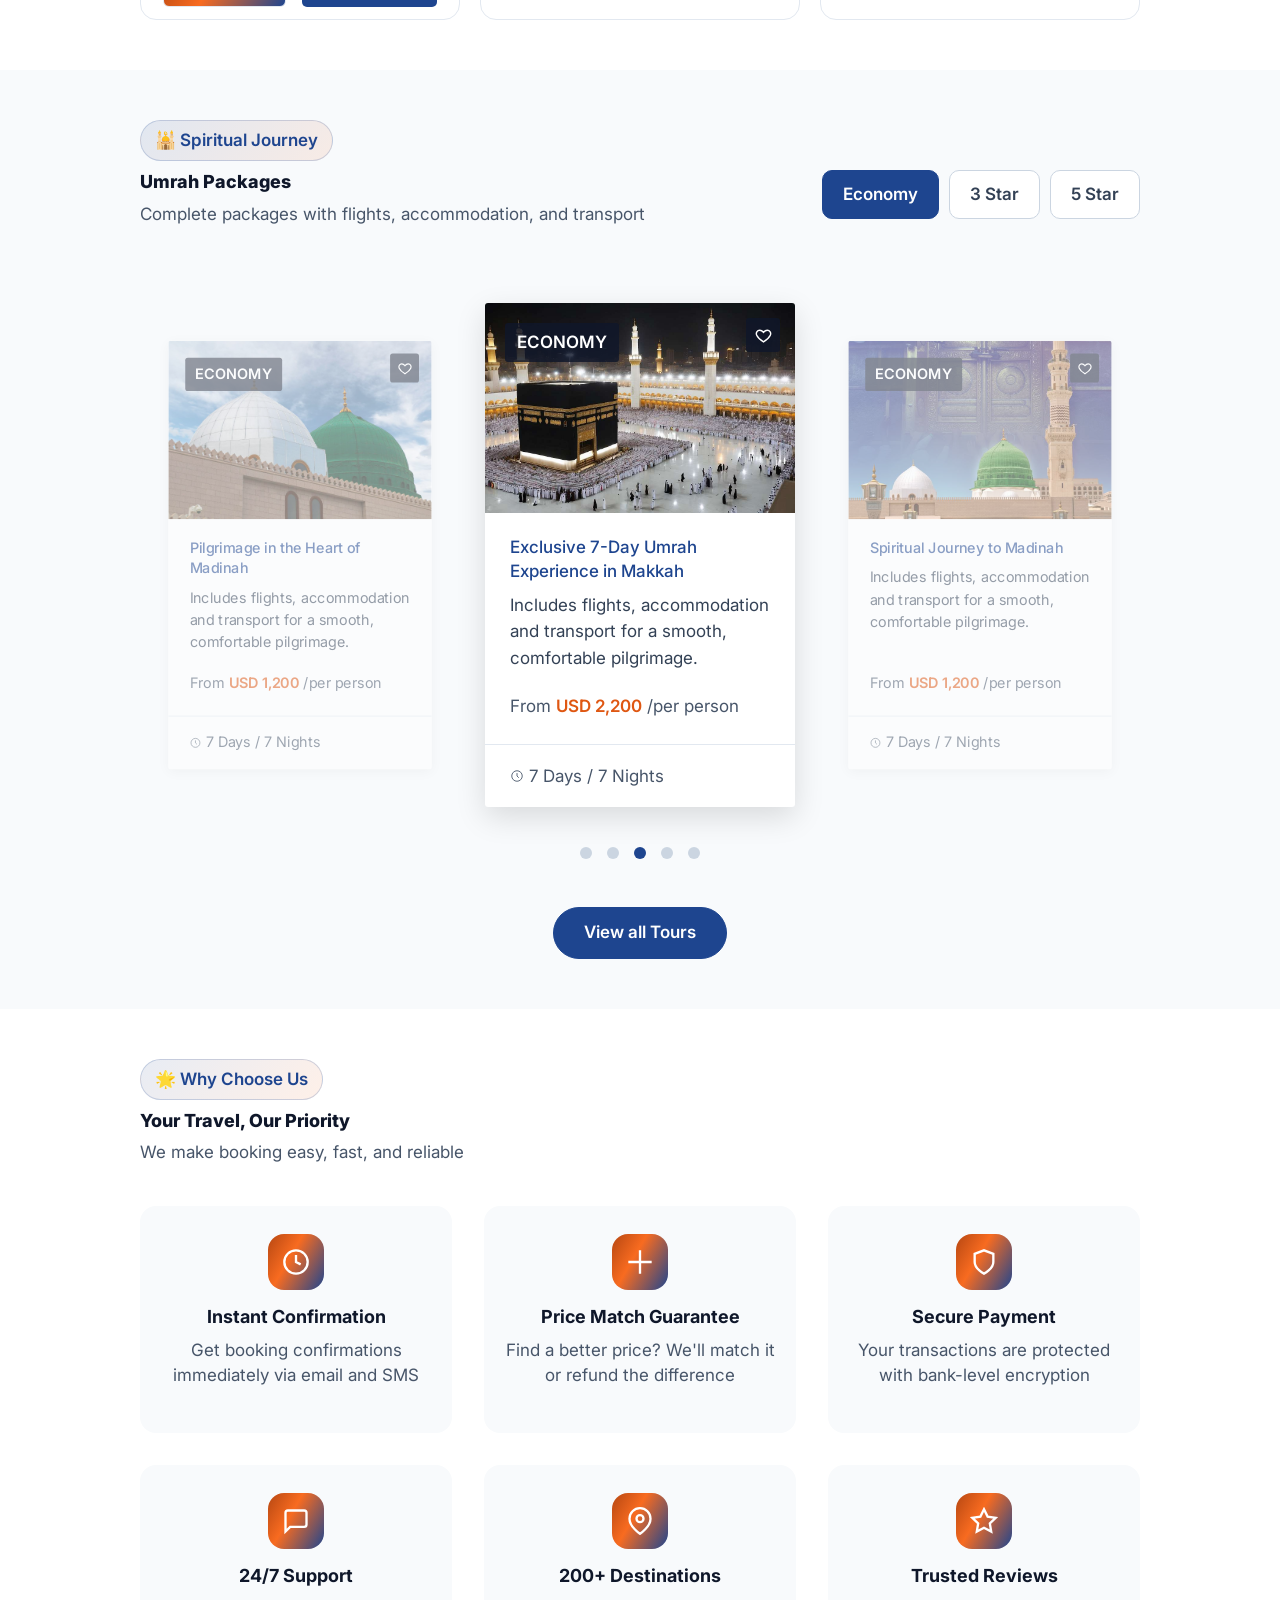
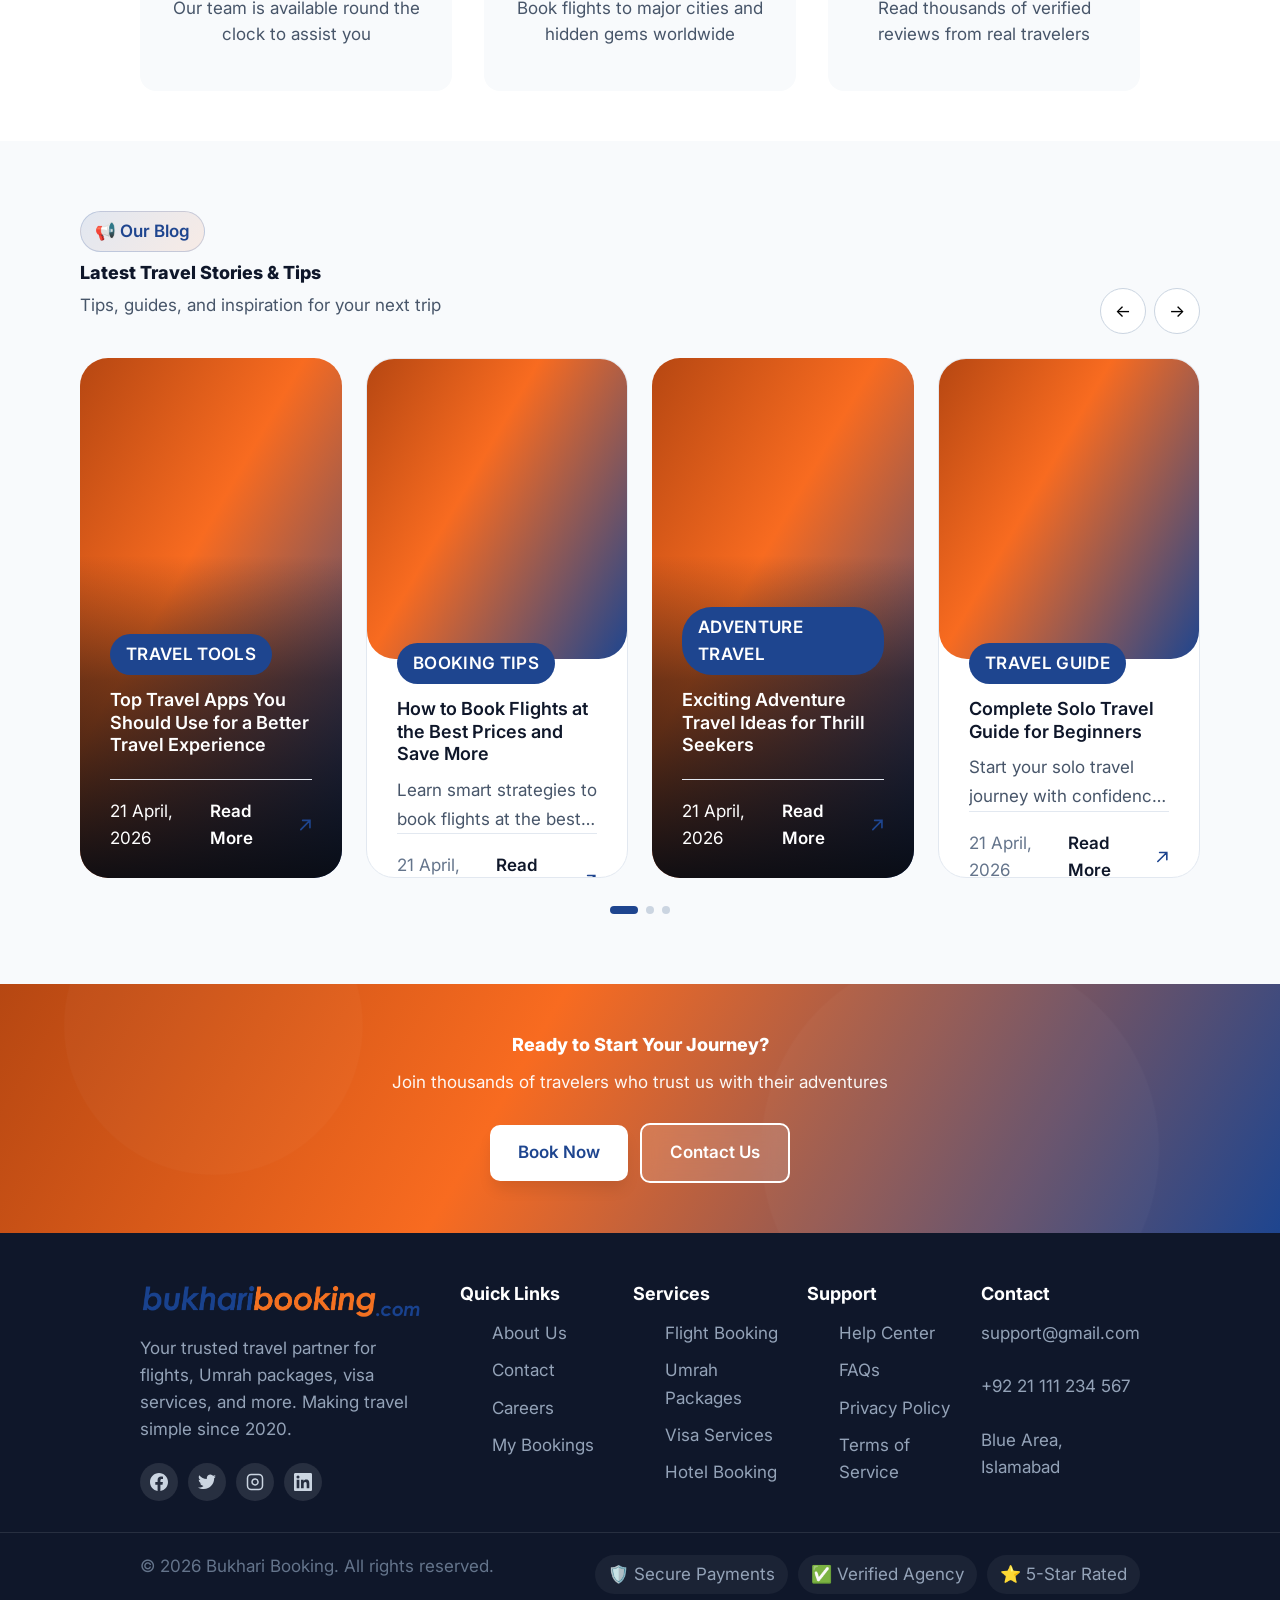
==== commit 226879b3: "udpated header footer" ====
--- a/index.html
+++ b/index.html
@@ -20,119 +20,7 @@
   <body id="app">
     <div class="main-page">
       <!-- ========================================== NAVIGATION BAR START ========================================== -->
-      <nav class="navbar">
-            <div class="navbar-container">
-              <div class="navbar-brand">
-                <a href="/index.html" class="brand-logo">
-                  <img
-                    src="/images/bukhari-booking-logo.png"
-                    alt="Bukhari Booking"
-                    class="brand-logo-image"
-                  />
-                </a>
-              </div>
-
-              <div class="navbar-menu" id="navbarMenu">
-                <details class="nav-dropdown">
-                  <summary class="nav-item nav-dropdown-trigger">
-                    Services
-                    <svg viewBox="0 0 24 24" fill="none" stroke="currentColor" stroke-width="2" aria-hidden="true">
-                      <path d="m6 9 6 6 6-6" />
-                    </svg>
-                  </summary>
-                  <div class="nav-dropdown-menu">
-                    <a href="/index.html#bookingForm" class="nav-item nav-dropdown-link">
-                      <svg
-                        viewBox="0 0 24 24"
-                        fill="none"
-                        stroke="currentColor"
-                        stroke-width="2"
-                      >
-                        <circle cx="12" cy="12" r="10" />
-                        <path
-                          d="M2 12h20M12 2a15.3 15.3 0 0 1 4 10 15.3 15.3 0 0 1-4 10 15.3 15.3 0 0 1-4-10 15.3 15.3 0 0 1 4-10z"
-                        />
-                      </svg>
-                      Destinations
-                    </a>
-                    <a href="/index.html#bookingForm" class="nav-item nav-dropdown-link">
-                      <svg
-                        viewBox="0 0 24 24"
-                        fill="none"
-                        stroke="currentColor"
-                        stroke-width="2"
-                      >
-                        <path
-                          d="M17.8 19.2 16 11l3.5-3.5C21 6 21.5 4 21 3c-1-.5-3 0-4.5 1.5L13 8 4.8 6.2c-.5-.1-.9.1-1.1.5l-.3.5c-.2.5-.1 1 .3 1.3L9 12l-2 3H4l-1 1 3 2 2 3 1-1v-3l3-2 3.5 5.3c.3.4.8.5 1.3.3l.5-.2c.4-.3.6-.7.5-1.2z"
-                        />
-                      </svg>
-                      Flights
-                    </a>
-                    <a href="/index.html#bookingForm" class="nav-item nav-dropdown-link">
-                      <svg
-                        viewBox="0 0 24 24"
-                        fill="none"
-                        stroke="currentColor"
-                        stroke-width="2"
-                      >
-                        <path d="M3 9l9-7 9 7v11a2 2 0 0 1-2 2H5a2 2 0 0 1-2-2z" />
-                      </svg>
-                      Umrah
-                    </a>
-                    <a href="/index.html#bookingForm" class="nav-item nav-dropdown-link">
-                      <svg
-                        viewBox="0 0 24 24"
-                        fill="none"
-                        stroke="currentColor"
-                        stroke-width="2"
-                      >
-                        <rect x="2" y="7" width="20" height="14" rx="2" />
-                        <path d="M16 21V5a2 2 0 0 0-2-2h-4a2 2 0 0 0-2 2v16" />
-                      </svg>
-                      Hotels
-                    </a>
-                    <a href="/index.html#bookingForm" class="nav-item nav-dropdown-link">
-                      <svg
-                        viewBox="0 0 24 24"
-                        fill="none"
-                        stroke="currentColor"
-                        stroke-width="2"
-                      >
-                        <path
-                          d="M14 2H6a2 2 0 0 0-2 2v16a2 2 0 0 0 2 2h12a2 2 0 0 0 2-2V8z"
-                        />
-                        <polyline points="14 2 14 8 20 8" />
-                      </svg>
-                      Visa
-                    </a>
-                  </div>
-                </details>
-                <a href="/about-us.html" class="nav-item">About Us</a>
-                <a href="/my-bookings.html" class="nav-item">My Bookings</a>
-                <a href="/contact-us.html" class="nav-item">Contact Us</a>
-           
-                <div class="navbar-menu-actions">
-                  <button type="button" class="nav-btn-outline" data-auth="login">Sign In</button>
-                  <button type="button" class="nav-btn-primary" data-auth="signup">Get Started</button>
-                </div>
-              </div>
-
-              <div class="navbar-actions">
-                <button
-                  class="mobile-toggle"
-                  type="button"
-                  data-nav-toggle
-                  aria-controls="navbarMenu"
-                  aria-expanded="false"
-                  aria-label="Toggle menu"
-                >
-                  <span></span>
-                  <span></span>
-                  <span></span>
-                </button>
-              </div>
-            </div>
-          </nav>
+      <div data-site-header></div>
       <!-- ========================================== NAVIGATION BAR END ========================================== -->
 
       <!-- ========================================== HERO BANNER START========================================== -->
@@ -1547,106 +1435,7 @@
       <!-- ========================================== CTA SECTION END ========================================== -->
 
       <!-- ========================================== FOOTER START ========================================== -->
-      <footer class="footer">
-            <div class="footer-top">
-              <div class="footer-grid">
-                <div class="footer-col-large">
-                  <img
-                    src="/images/bukhari-booking-logo.png"
-                    alt="Bukhari Booking"
-                    class="footer-logo"
-                  />
-                  <p class="footer-about">
-                    Your trusted travel partner for flights, Umrah packages, visa
-                    services, and more. Making travel simple since 2020.
-                  </p>
-                  <div class="social-links">
-                    <a href="#" aria-label="Facebook">
-                      <svg viewBox="0 0 24 24" fill="currentColor">
-                        <path
-                          d="M24 12.07C24 5.4 18.63 0 12 0S0 5.4 0 12.07C0 18.1 4.39 23.1 10.12 24v-8.44H7.08v-3.49h3.04V9.41c0-3.02 1.79-4.7 4.53-4.7 1.31 0 2.68.24 2.68.24v2.97h-1.51c-1.49 0-1.95.93-1.95 1.89v2.26h3.33l-.53 3.49h-2.8V24C19.61 23.1 24 18.1 24 12.07z"
-                        />
-                      </svg>
-                    </a>
-                    <a href="#" aria-label="Twitter">
-                      <svg viewBox="0 0 24 24" fill="currentColor">
-                        <path
-                          d="M23.95 4.57a10 10 0 0 1-2.83.78 4.94 4.94 0 0 0 2.17-2.73c-.95.56-2 .96-3.13 1.18A4.92 4.92 0 0 0 16.62 2c-2.72 0-4.92 2.2-4.92 4.92 0 .39.04.76.13 1.12-4.09-.2-7.72-2.16-10.15-5.14-.42.73-.67 1.58-.67 2.48 0 1.71.87 3.21 2.19 4.09-.81-.03-1.57-.25-2.23-.62v.06c0 2.39 1.7 4.38 3.95 4.83-.41.11-.85.17-1.29.17-.32 0-.63-.03-.93-.08.63 1.95 2.44 3.37 4.6 3.41-1.68 1.32-3.8 2.11-6.1 2.11-.4 0-.79-.02-1.17-.07 2.18 1.4 4.77 2.21 7.55 2.21 9.05 0 14-7.5 14-14 0-.21 0-.42-.02-.63.96-.69 1.8-1.56 2.46-2.55z"
-                        />
-                      </svg>
-                    </a>
-                    <a href="#" aria-label="Instagram">
-                      <svg
-                        viewBox="0 0 24 24"
-                        fill="none"
-                        stroke="currentColor"
-                        stroke-width="2"
-                      >
-                        <rect x="2" y="2" width="20" height="20" rx="5" />
-                        <path d="M16 11.37A4 4 0 1 1 12.63 8 4 4 0 0 1 16 11.37z" />
-                        <line x1="17.5" y1="6.5" x2="17.51" y2="6.5" />
-                      </svg>
-                    </a>
-                    <a href="#" aria-label="LinkedIn">
-                      <svg viewBox="0 0 24 24" fill="currentColor">
-                        <path
-                          d="M20.45 20.45h-3.55v-5.57c0-1.33-.02-3.04-1.85-3.04-1.85 0-2.13 1.45-2.13 2.94v5.67H9.36V9h3.41v1.56h.05c.47-.9 1.63-1.85 3.36-1.85 3.6 0 4.26 2.37 4.26 5.45v6.29zM5.34 7.43a2.06 2.06 0 1 1 0-4.12 2.06 2.06 0 0 1 0 4.12zM7.12 20.45H3.56V9h3.56v11.45zM22.22 0H1.77C.79 0 0 .77 0 1.72v20.56C0 23.23.79 24 1.77 24h20.45c.98 0 1.78-.77 1.78-1.72V1.72C24 .77 23.2 0 22.22 0z"
-                        />
-                      </svg>
-                    </a>
-                  </div>
-                </div>
-
-                <div class="footer-col">
-                  <h4>Quick Links</h4>
-                  <ul>
-                    <li><a href="/about-us.html">About Us</a></li>
-                    <li><a href="/contact-us.html">Contact</a></li>
-                    <li><a href="/contact-us.html#careers">Careers</a></li>
-                    <li><a href="/my-bookings.html">My Bookings</a></li>
-                  </ul>
-                </div>
-
-                <div class="footer-col">
-                  <h4>Services</h4>
-                  <ul>
-                    <li><a href="/search-flight.html">Flight Booking</a></li>
-                    <li><a href="/index.html">Umrah Packages</a></li>
-                    <li><a href="/index.html">Visa Services</a></li>
-                    <li><a href="/index.html">Hotel Booking</a></li>
-                  </ul>
-                </div>
-
-                <div class="footer-col">
-                  <h4>Support</h4>
-                  <ul>
-                    <li><a href="/contact-us.html#faq">Help Center</a></li>
-                    <li><a href="/contact-us.html#faq">FAQs</a></li>
-                    <li><a href="/contact-us.html">Privacy Policy</a></li>
-                    <li><a href="/contact-us.html">Terms of Service</a></li>
-                  </ul>
-                </div>
-
-                <div class="footer-col">
-                  <h4>Contact</h4>
-                  <div class="contact-info">
-                    <p>📧 support@gmail.com</p>
-                    <p>📞 +92 21 111 234 567</p>
-                    <p>📍 Blue Area, Islamabad</p>
-                  </div>
-                </div>
-              </div>
-            </div>
-
-            <div class="footer-bottom">
-              <p>&copy; 2026 Bukhari Booking. All rights reserved.</p>
-              <div class="footer-badges">
-                <span class="badge-item">🛡️ Secure Payments</span>
-                <span class="badge-item">✅ Verified Agency</span>
-                <span class="badge-item">⭐ 5-Star Rated</span>
-              </div>
-            </div>
-          </footer>
+      <div data-site-footer></div>
       <!-- ========================================== FOOTER END ========================================== -->
       <button
         class="scroll-top"
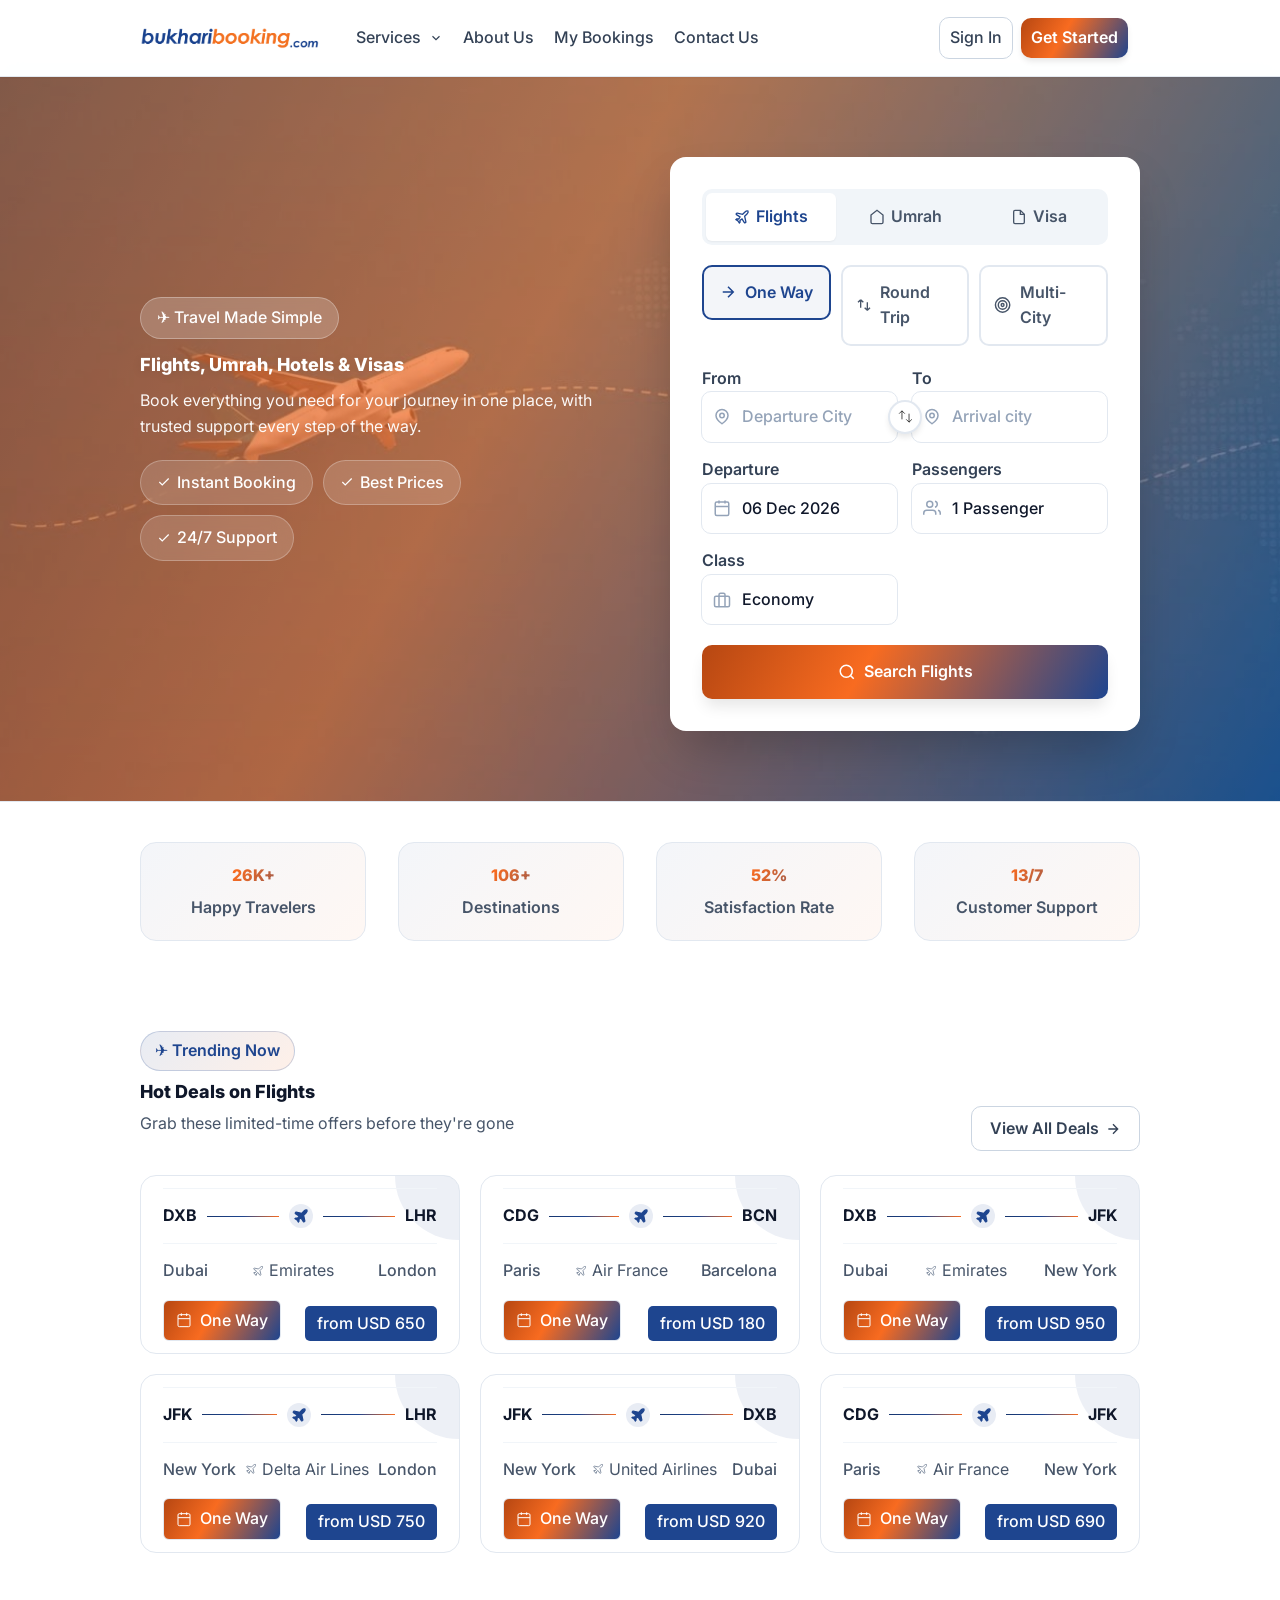
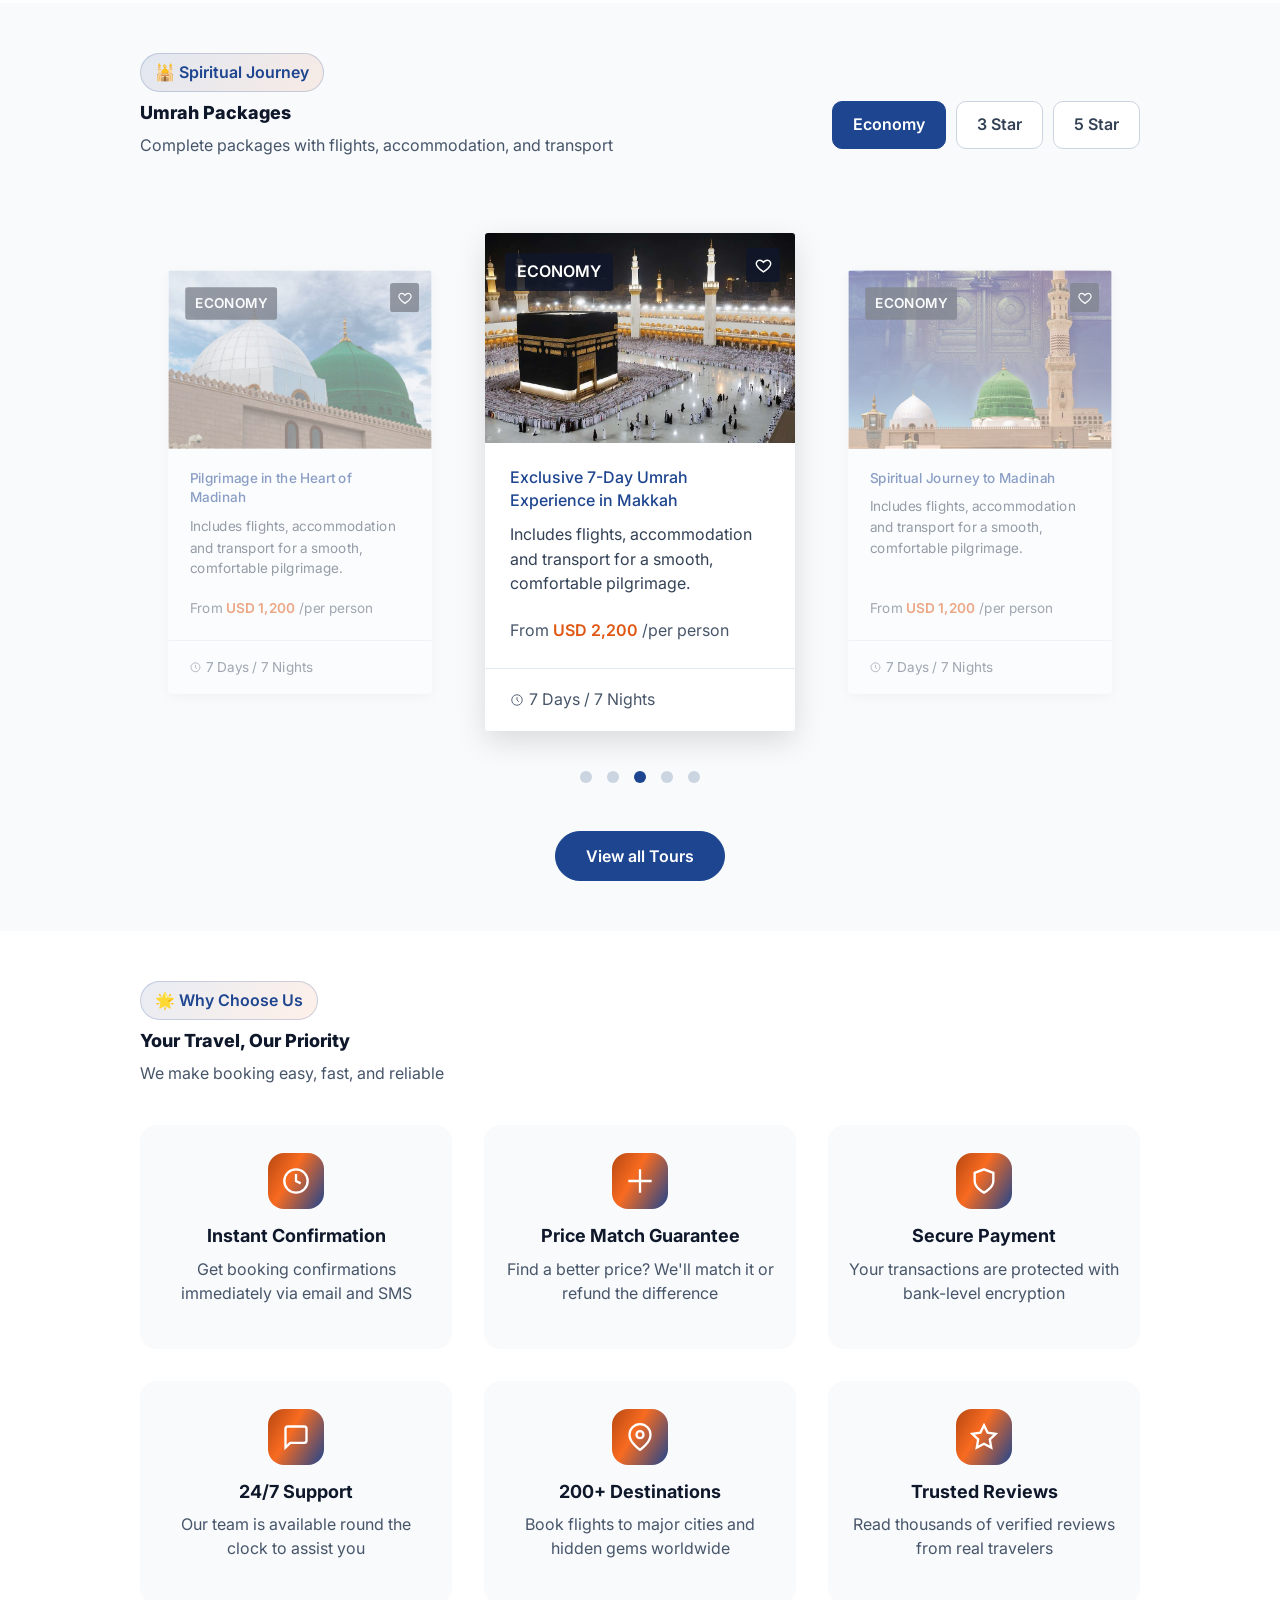
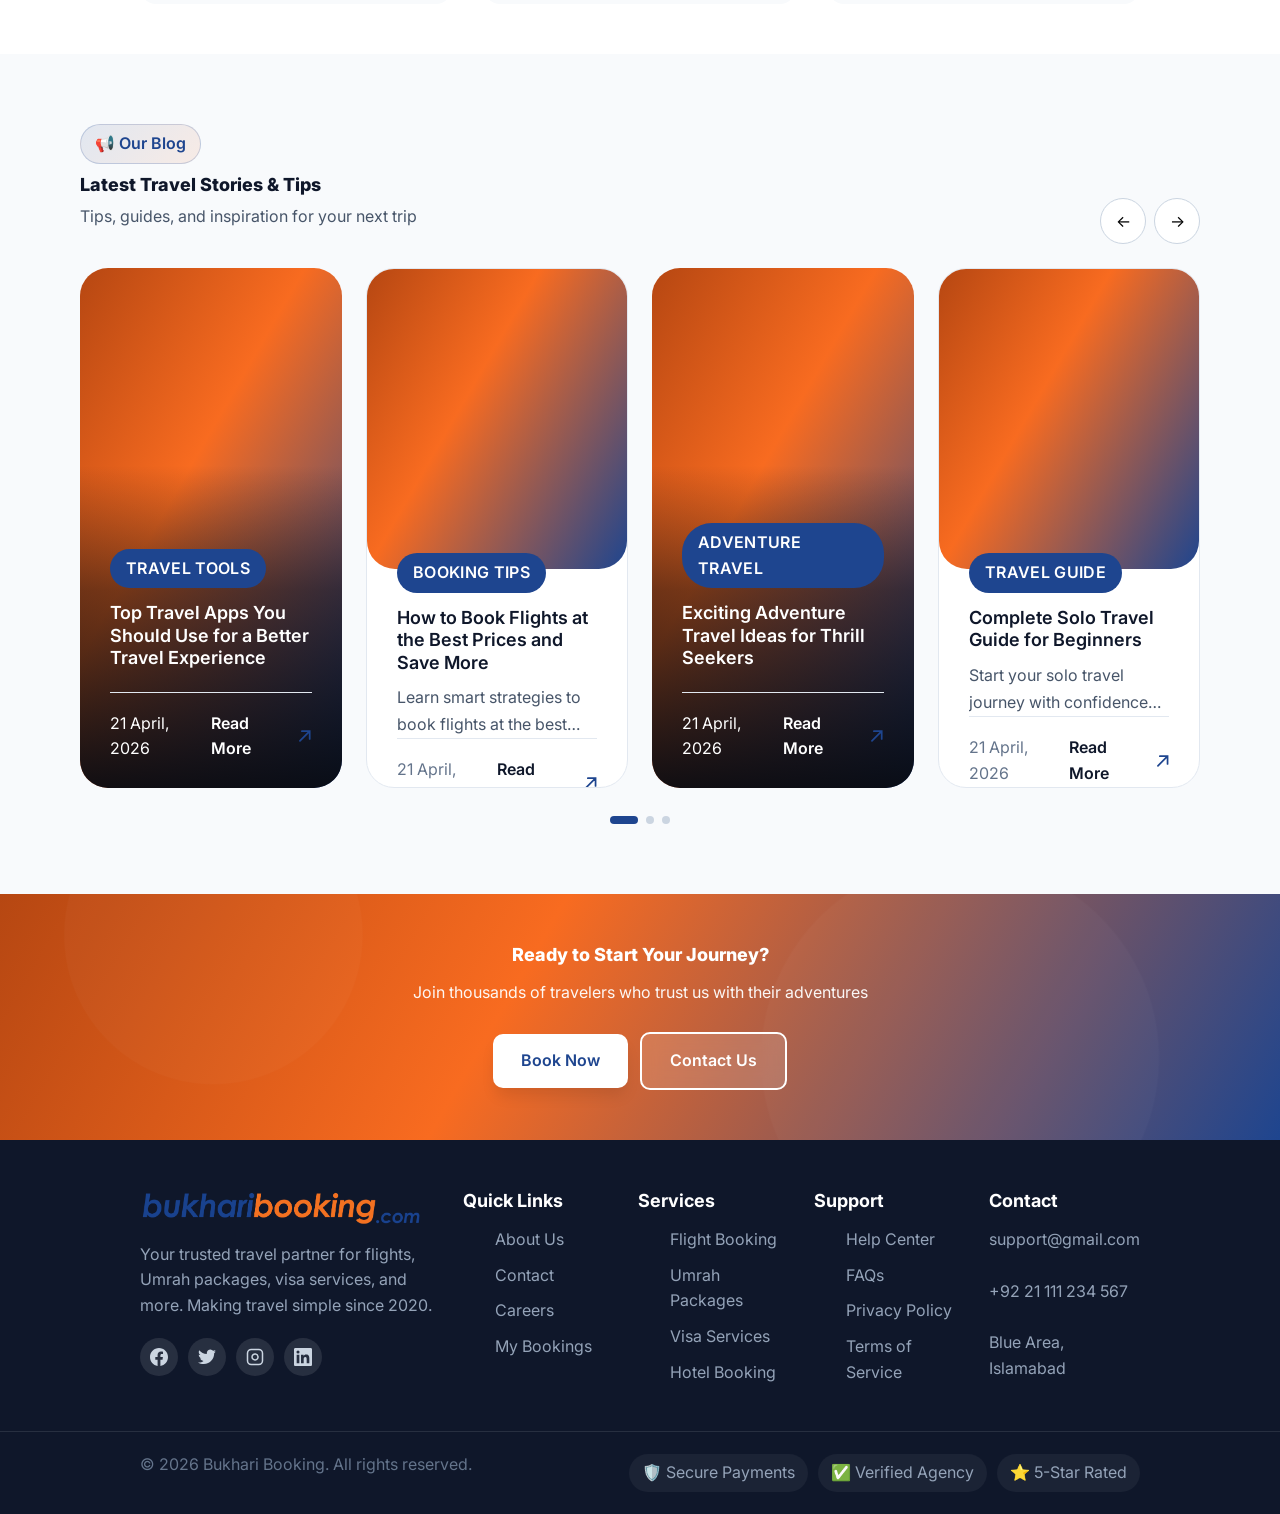
==== commit 3b62f713: "updated search form" ====
--- a/index.html
+++ b/index.html
@@ -329,7 +329,7 @@
                             <line x1="8" y1="2" x2="8" y2="6" />
                             <line x1="3" y1="10" x2="21" y2="10" />
                           </svg>
-                          <input type="date" id="depDate" />
+                          <input type="text" id="depDate" readonly aria-haspopup="dialog" aria-expanded="false" />
                         </div>
                       </div>
 
@@ -352,7 +352,7 @@
                             <line x1="8" y1="2" x2="8" y2="6" />
                             <line x1="3" y1="10" x2="21" y2="10" />
                           </svg>
-                          <input type="date" id="retDate" />
+                          <input type="text" id="retDate" readonly aria-haspopup="dialog" aria-expanded="false" />
                         </div>
                       </div>
 
--- a/css/styles.css
+++ b/css/styles.css
@@ -582,6 +582,55 @@
   cursor: pointer;
 }
 
+/* The date field itself opens the picker; hide the browser's trailing icon. */
+.input-wrapper input[type="date"]::-webkit-calendar-picker-indicator {
+  display: none;
+}
+.input-wrapper input[type="date"] {
+  cursor: pointer;
+}
+
+.flight-date-panel {
+  z-index: 30;
+  width: 100%;
+  max-width: min(304px, calc(100vw - 32px));
+  padding: 14px;
+  overflow: visible;
+}
+.flight-calendar-head {
+  display: flex;
+  align-items: center;
+  justify-content: space-between;
+  margin-bottom: 12px;
+  color: var(--gray-800);
+}
+.flight-calendar-head strong { font-size: 14px; }
+.flight-calendar-nav,
+.flight-calendar-day {
+  display: grid;
+  place-items: center;
+  border: 0;
+  border-radius: 8px;
+  background: transparent;
+  color: var(--gray-700);
+  cursor: pointer;
+}
+.flight-calendar-nav { width: 32px; height: 32px; font-size: 22px; }
+.flight-calendar-nav:hover,
+.flight-calendar-day:not(:disabled):hover { background: var(--gray-100); }
+.flight-calendar-grid {
+  display: grid;
+  grid-template-columns: repeat(7, minmax(0, 1fr));
+  gap: 4px;
+  text-align: center;
+}
+.flight-calendar-weekdays { margin-bottom: 5px; color: var(--gray-500); font-size: 11px; }
+.flight-calendar-weekdays span { padding: 5px 0; }
+.flight-calendar-day { aspect-ratio: 1; font-size: 13px; }
+.flight-calendar-day.selected { background: var(--primary-blue); color: var(--white); }
+.flight-calendar-day:disabled { color: var(--gray-300); cursor: not-allowed; }
+.flight-calendar-blank { aspect-ratio: 1; }
+
 .dropdown-panel {
   display: none;
   position: absolute;
@@ -598,7 +647,21 @@
 
   /* Firefox */
   scrollbar-width: thin;
-  scrollbar-color: var(--gray-300) transparent;
+  scrollbar-color: var(--gray-300) var(--white);
+}
+
+/* Keep both airport menus rounded evenly on all four corners. */
+#fromPanel,
+#toPanel {
+  border-radius: var(--radius-md);
+  background-clip: padding-box;
+}
+
+#paxPanel {
+  max-height: none;
+  overflow: visible;
+  border-radius: var(--radius-md);
+  background-clip: padding-box;
 }
 
 /* Chrome, Edge, Safari */
@@ -2584,3 +2647,11 @@
 /* @media (max-width: 767.98px) {
   
 } */
+#fromPanel,
+#toPanel,
+#paxPanel,
+#cabinMenu,
+.dropdown-panel,
+.nav-dropdown-menu {
+  border-radius: var(--radius-md);
+}
--- a/css/theme.css
+++ b/css/theme.css
@@ -168,7 +168,7 @@
   --radius-xl: 24px;
   --container-padding: 20px;
   --font-family-base: "Inter", system-ui, -apple-system, BlinkMacSystemFont, "Segoe UI", sans-serif;
-  --font-size-body: 17px;
+  --font-size-body: 16px;
   --font-size-heading: 18px;
 }
 
